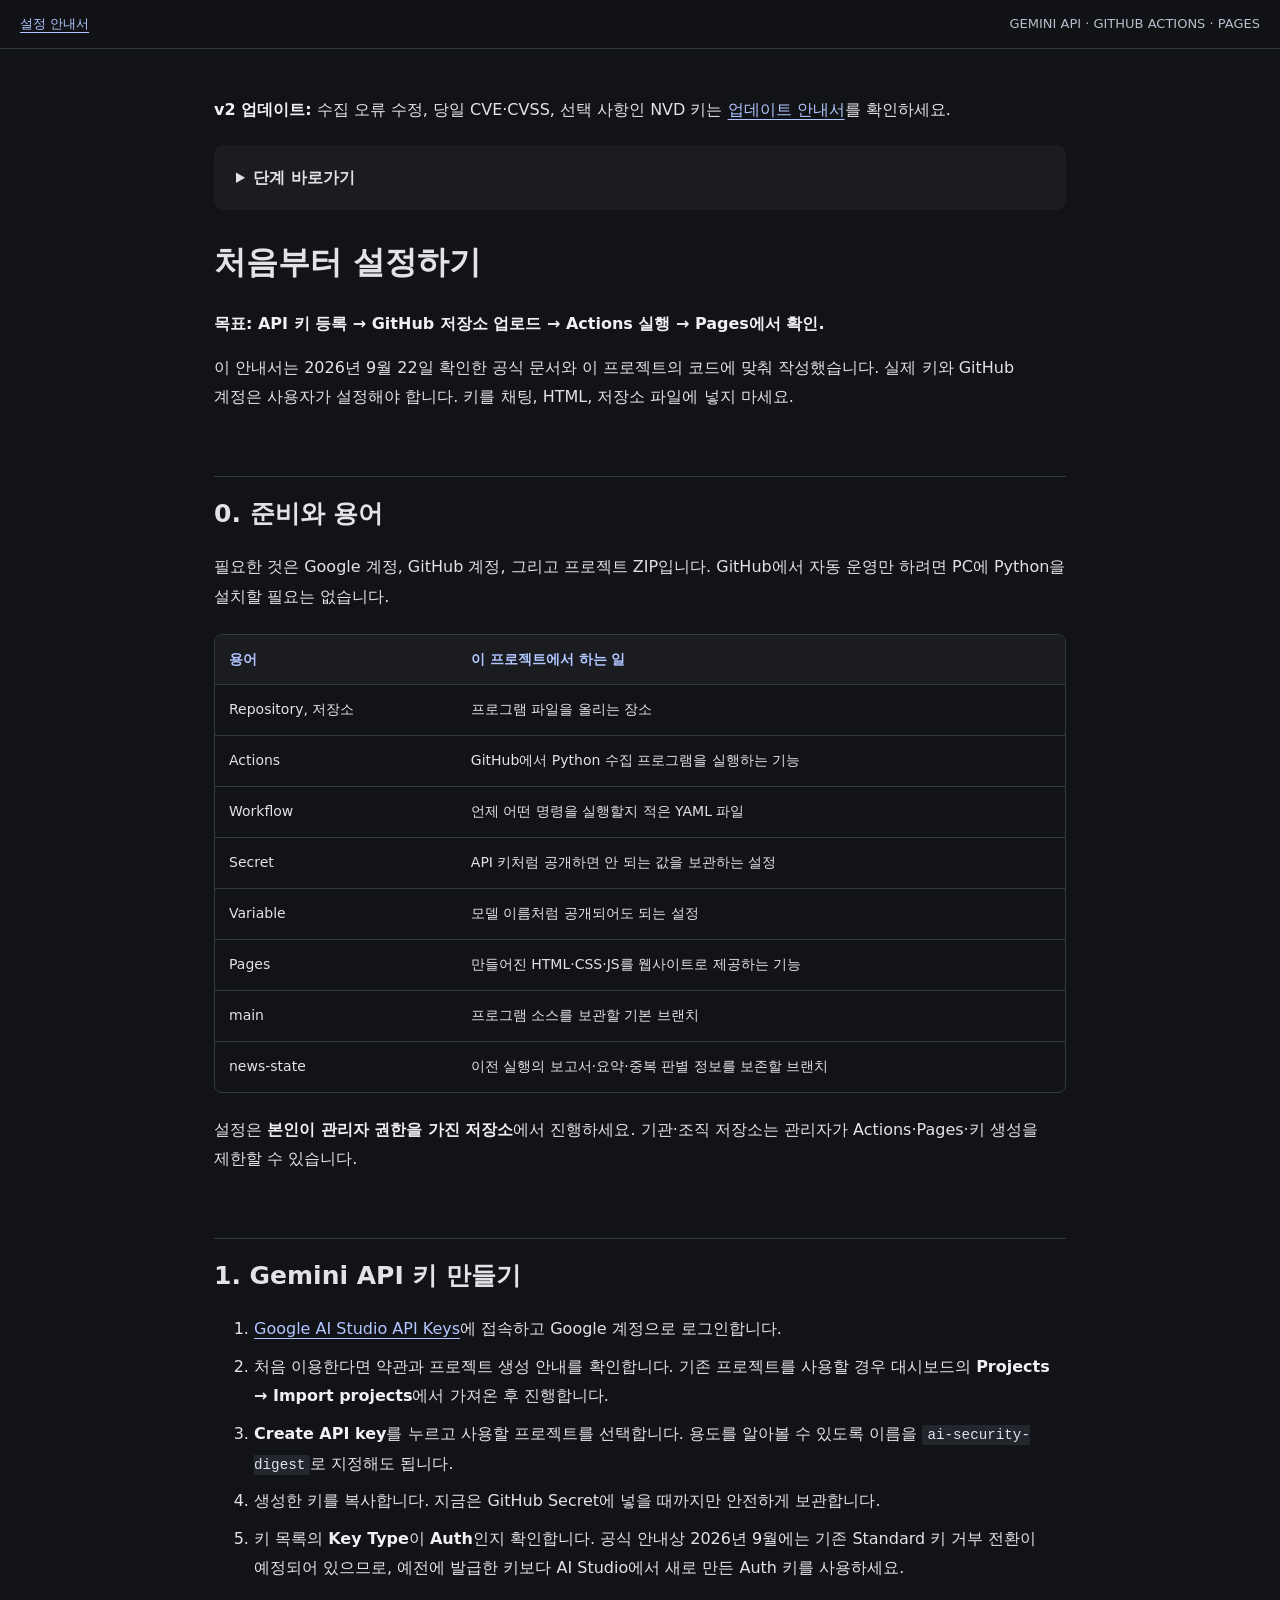
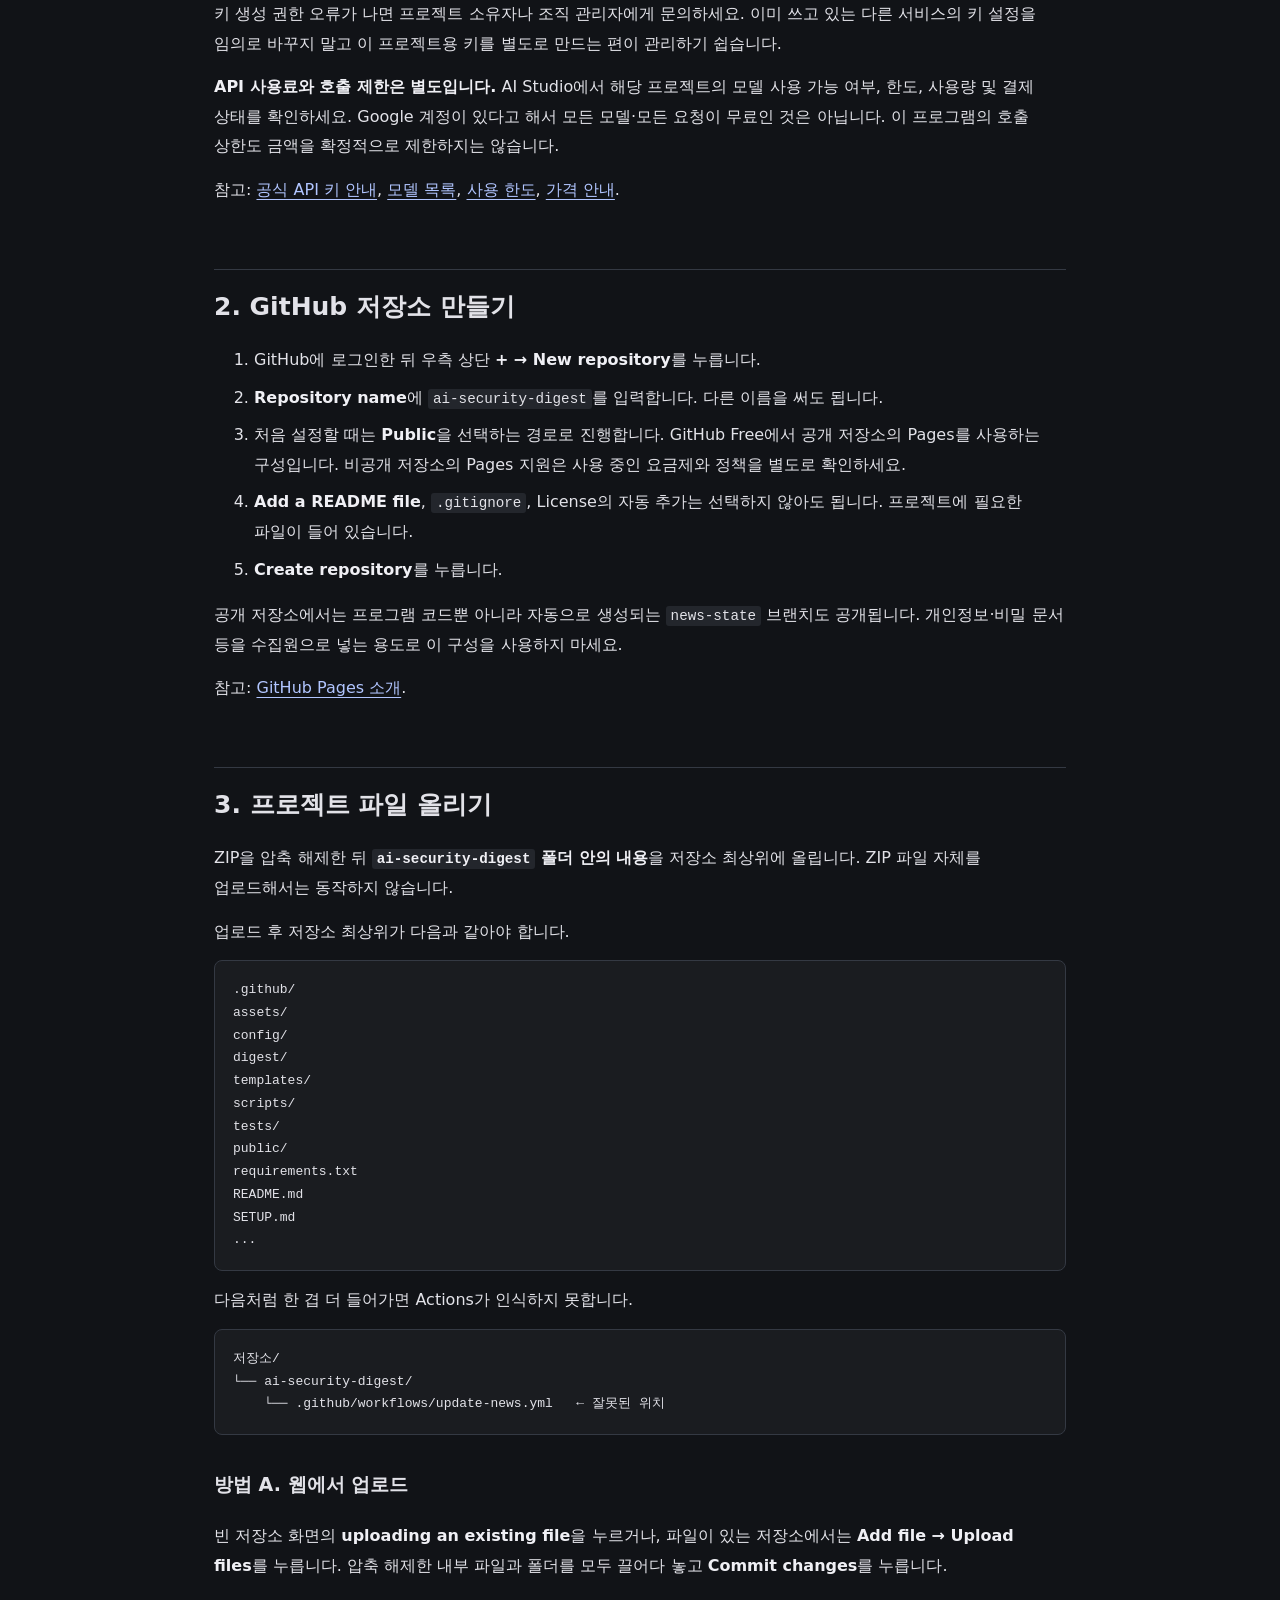
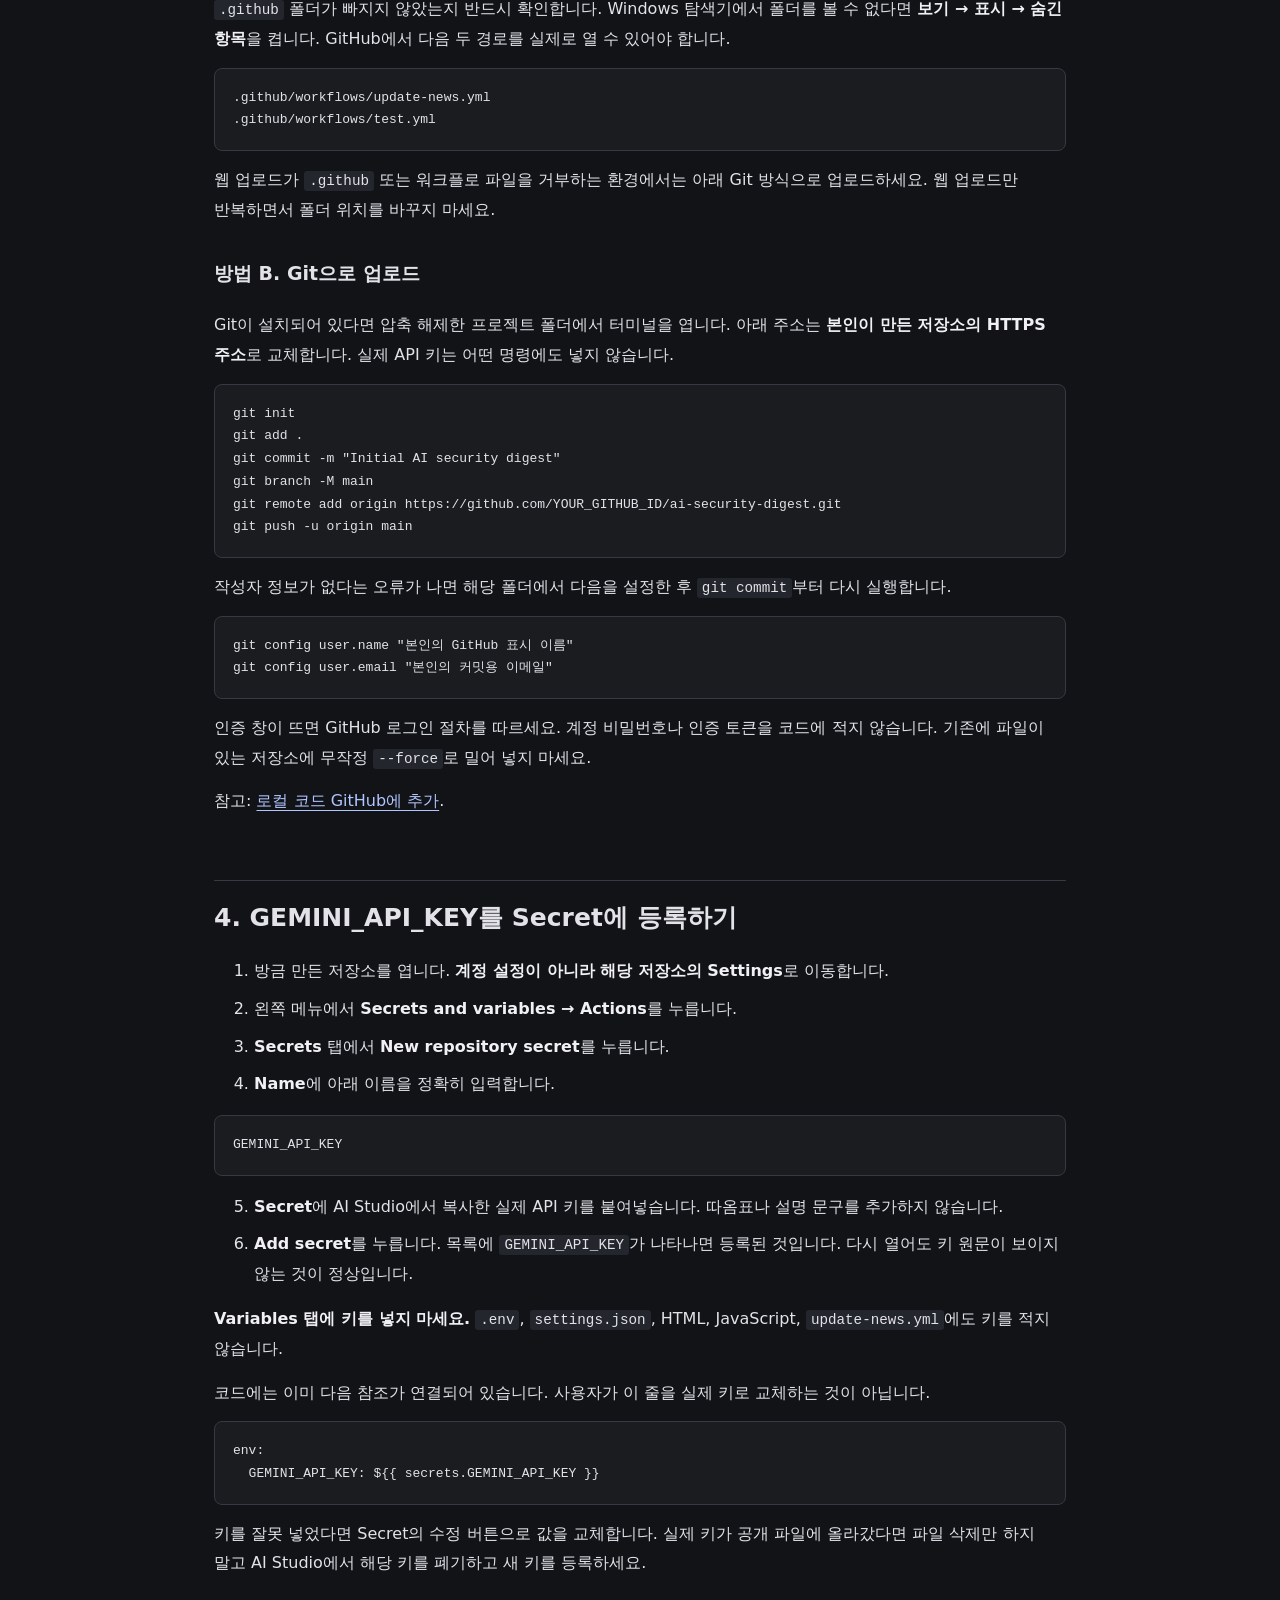
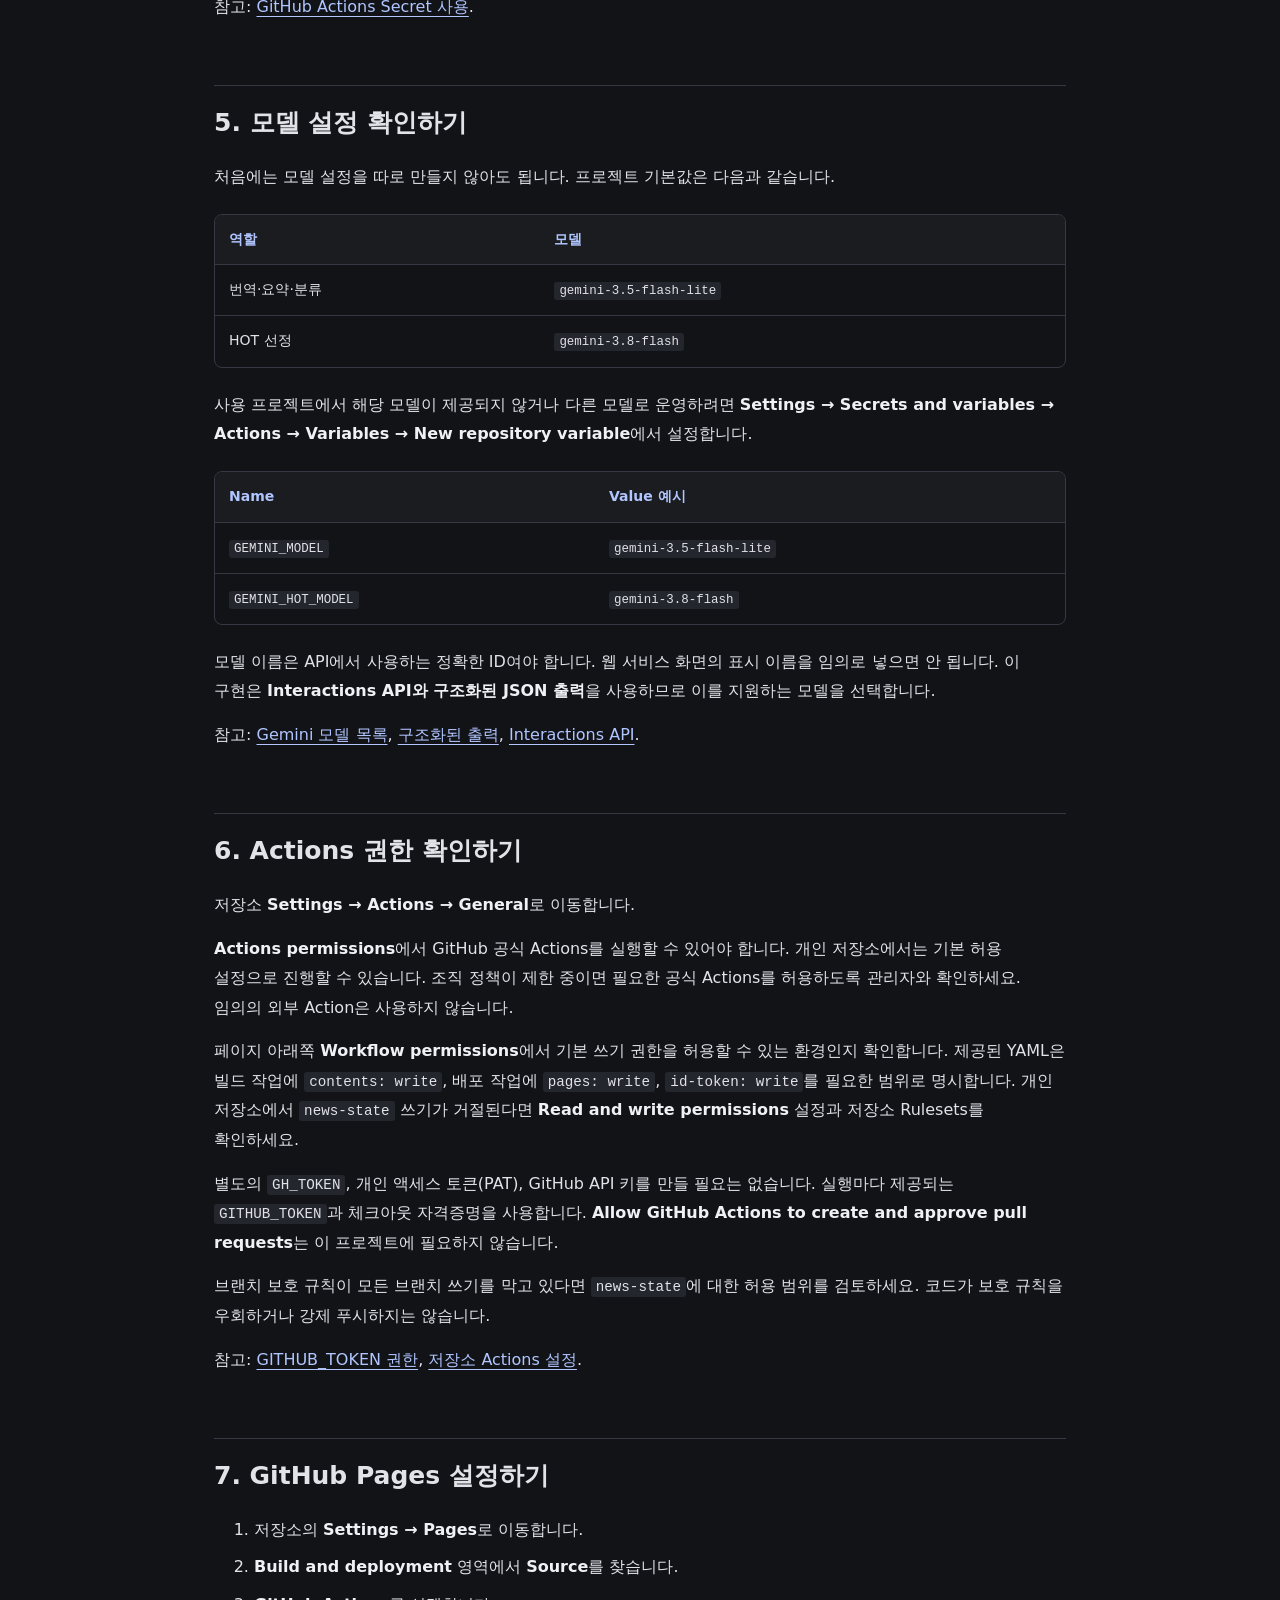
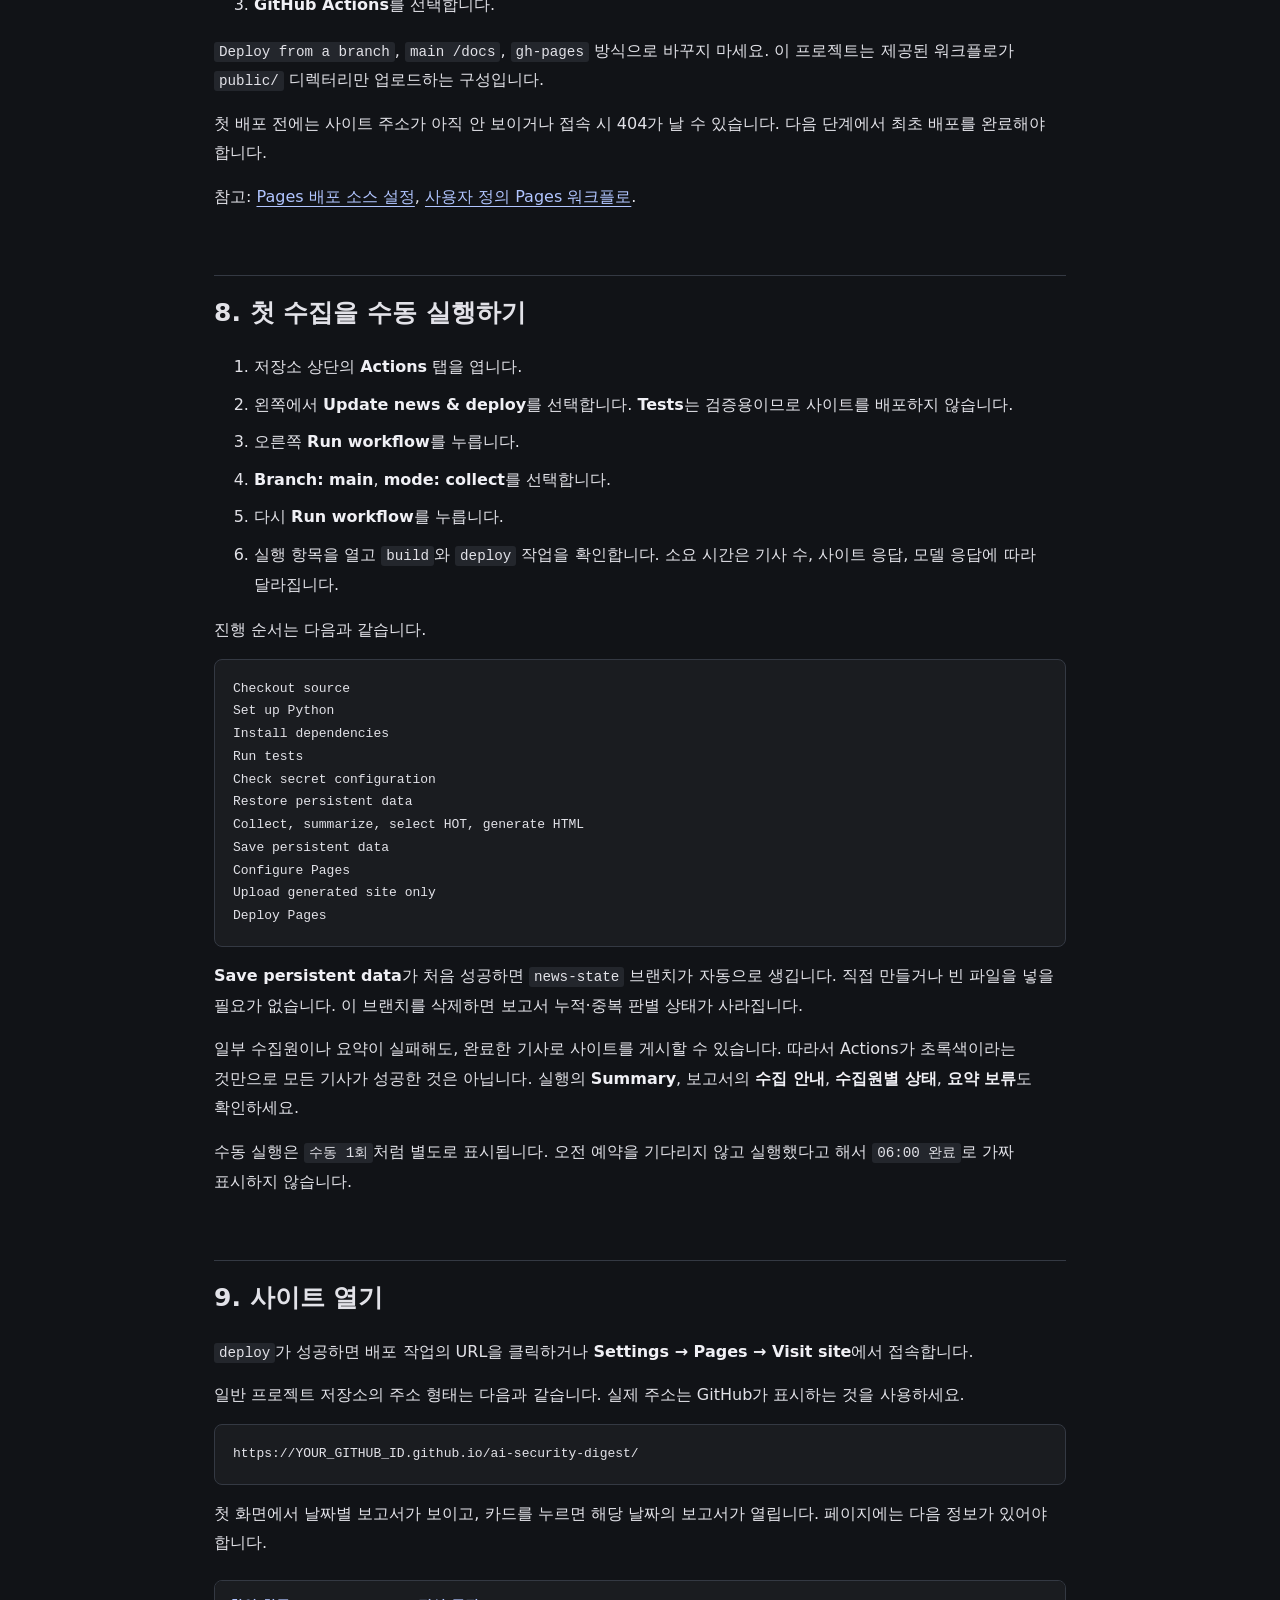
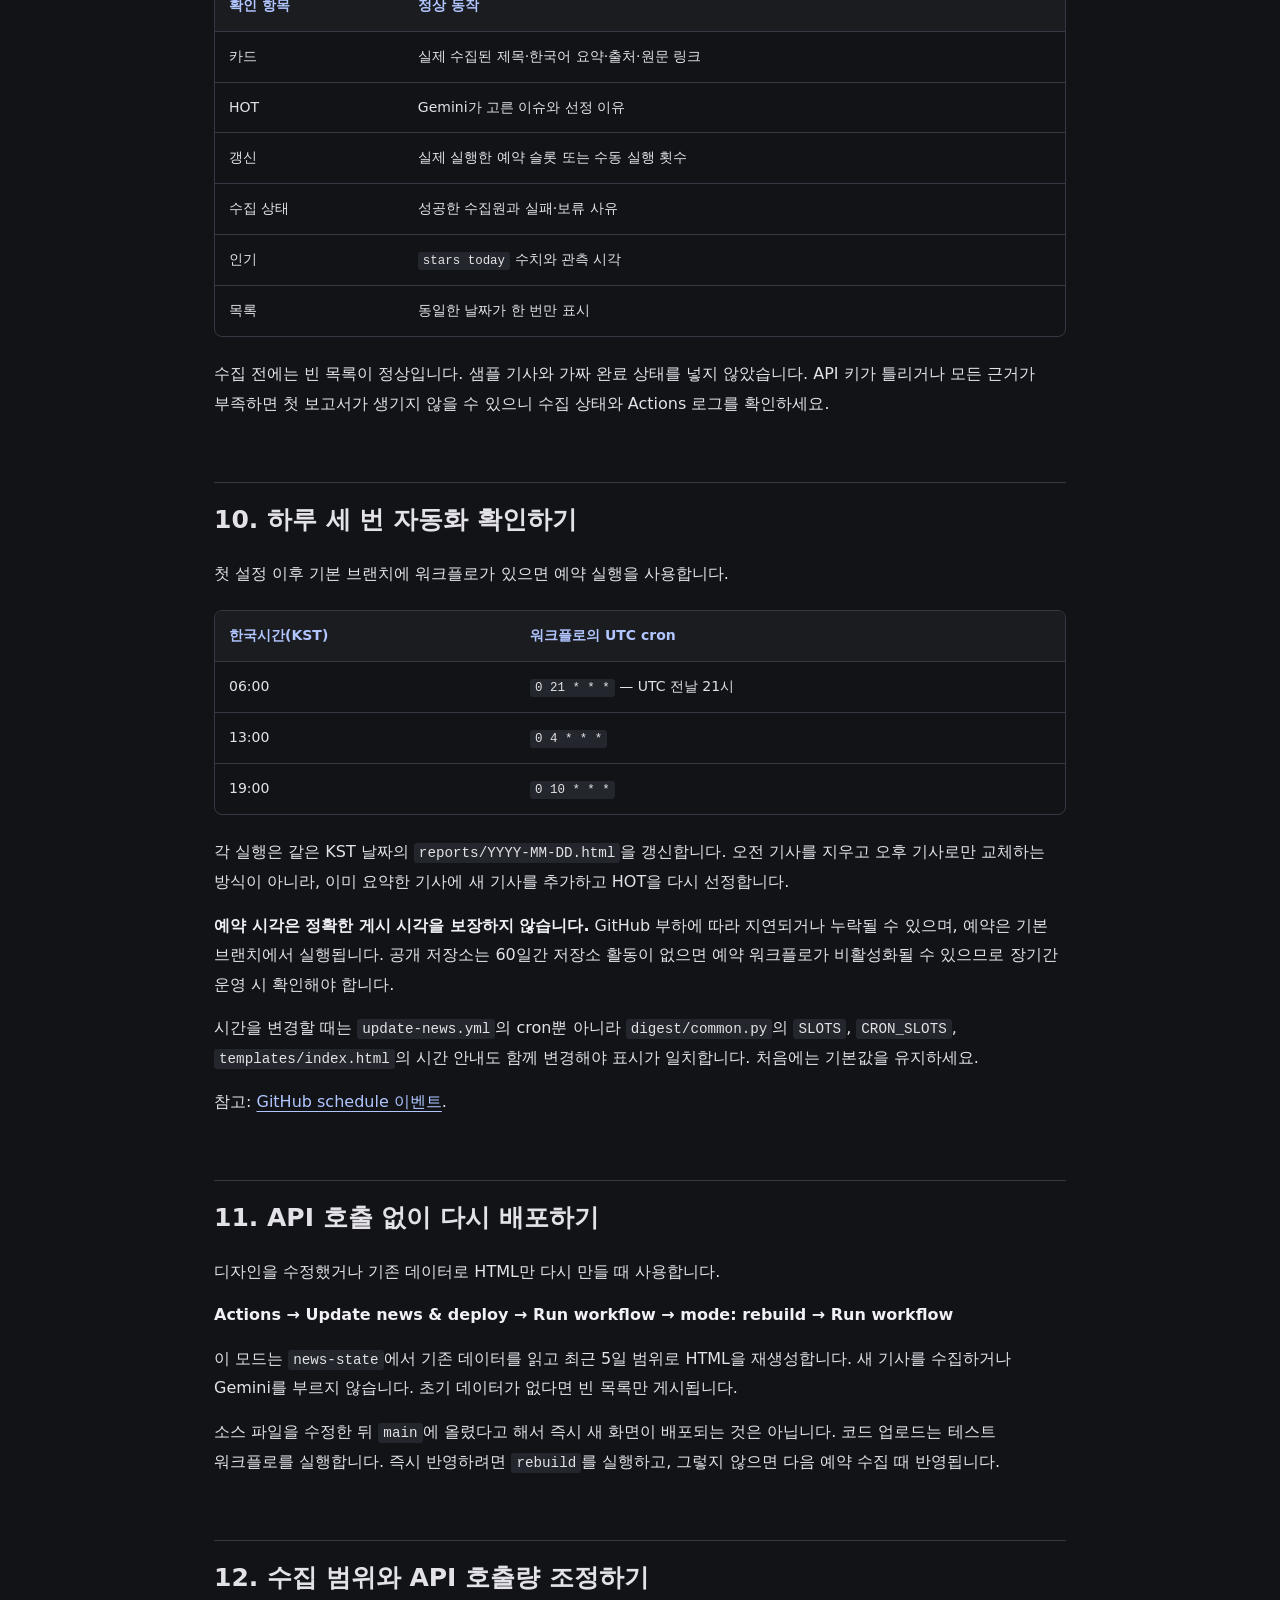
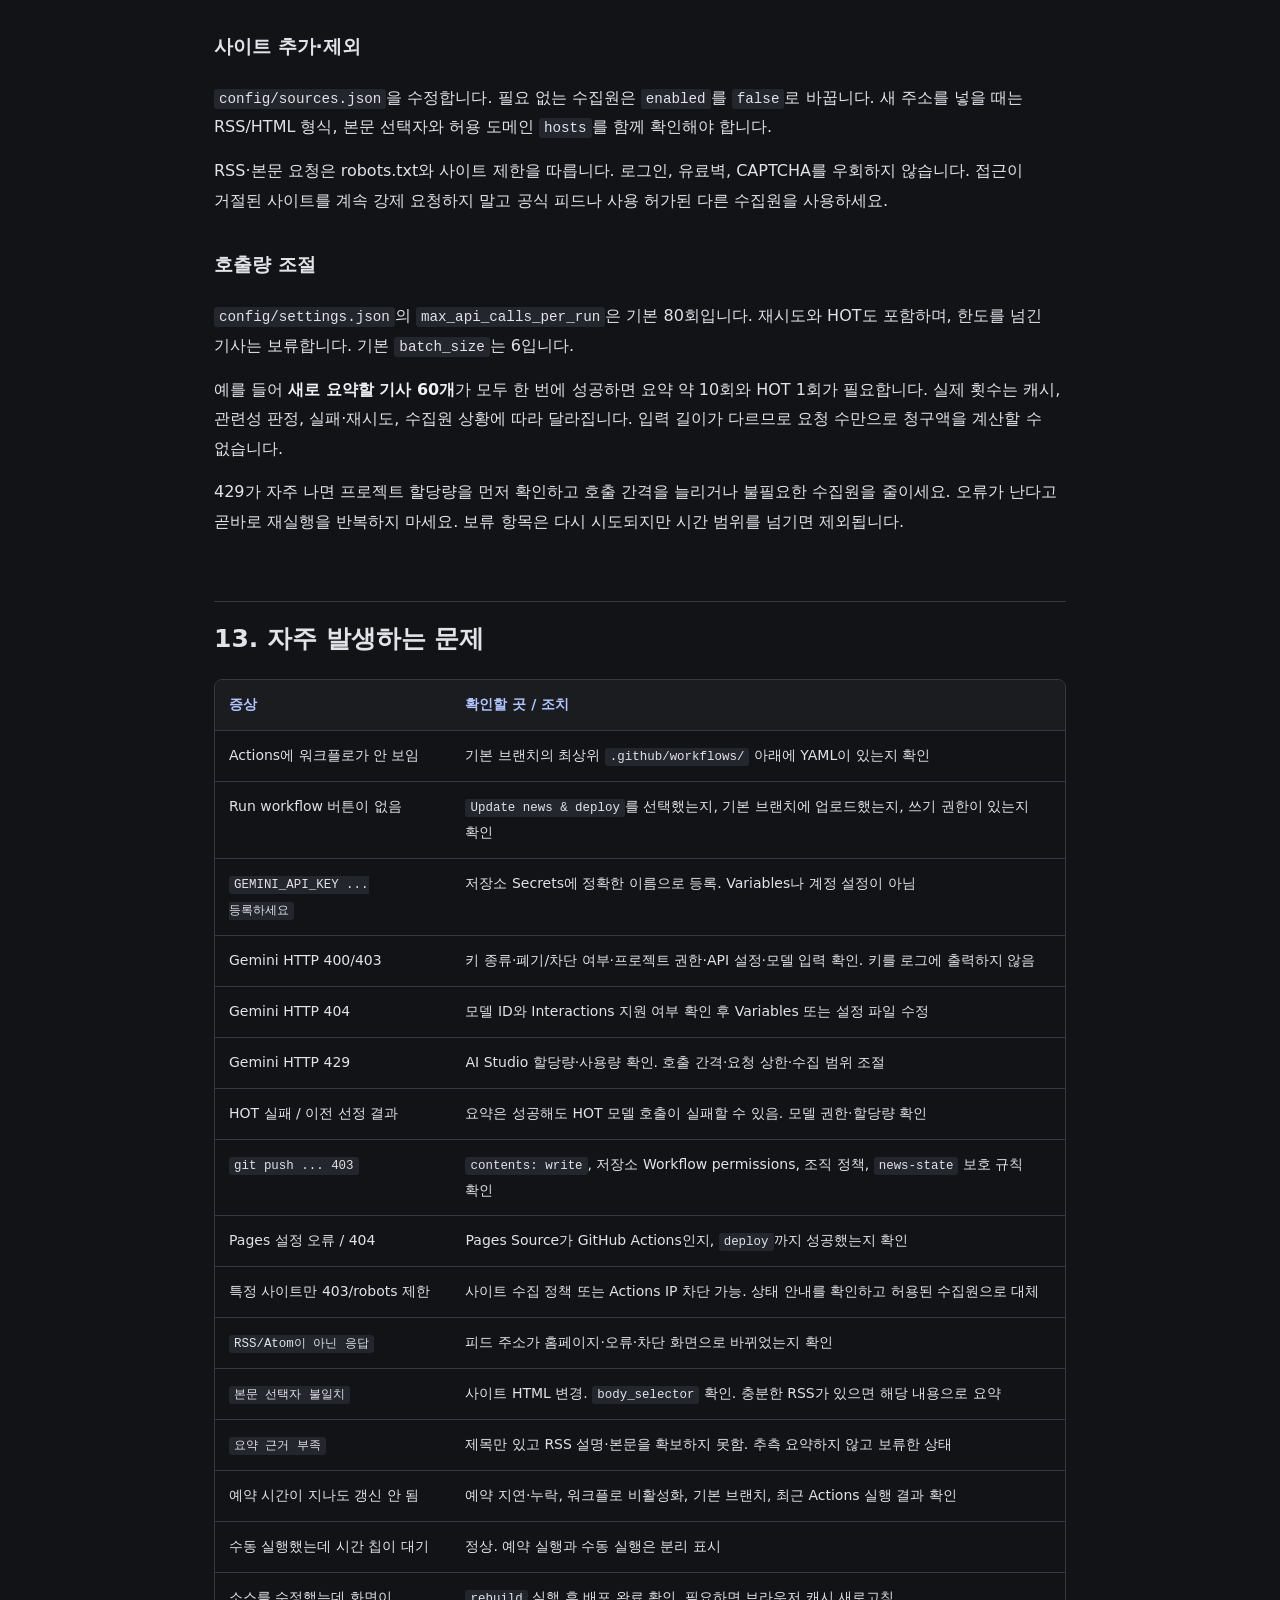
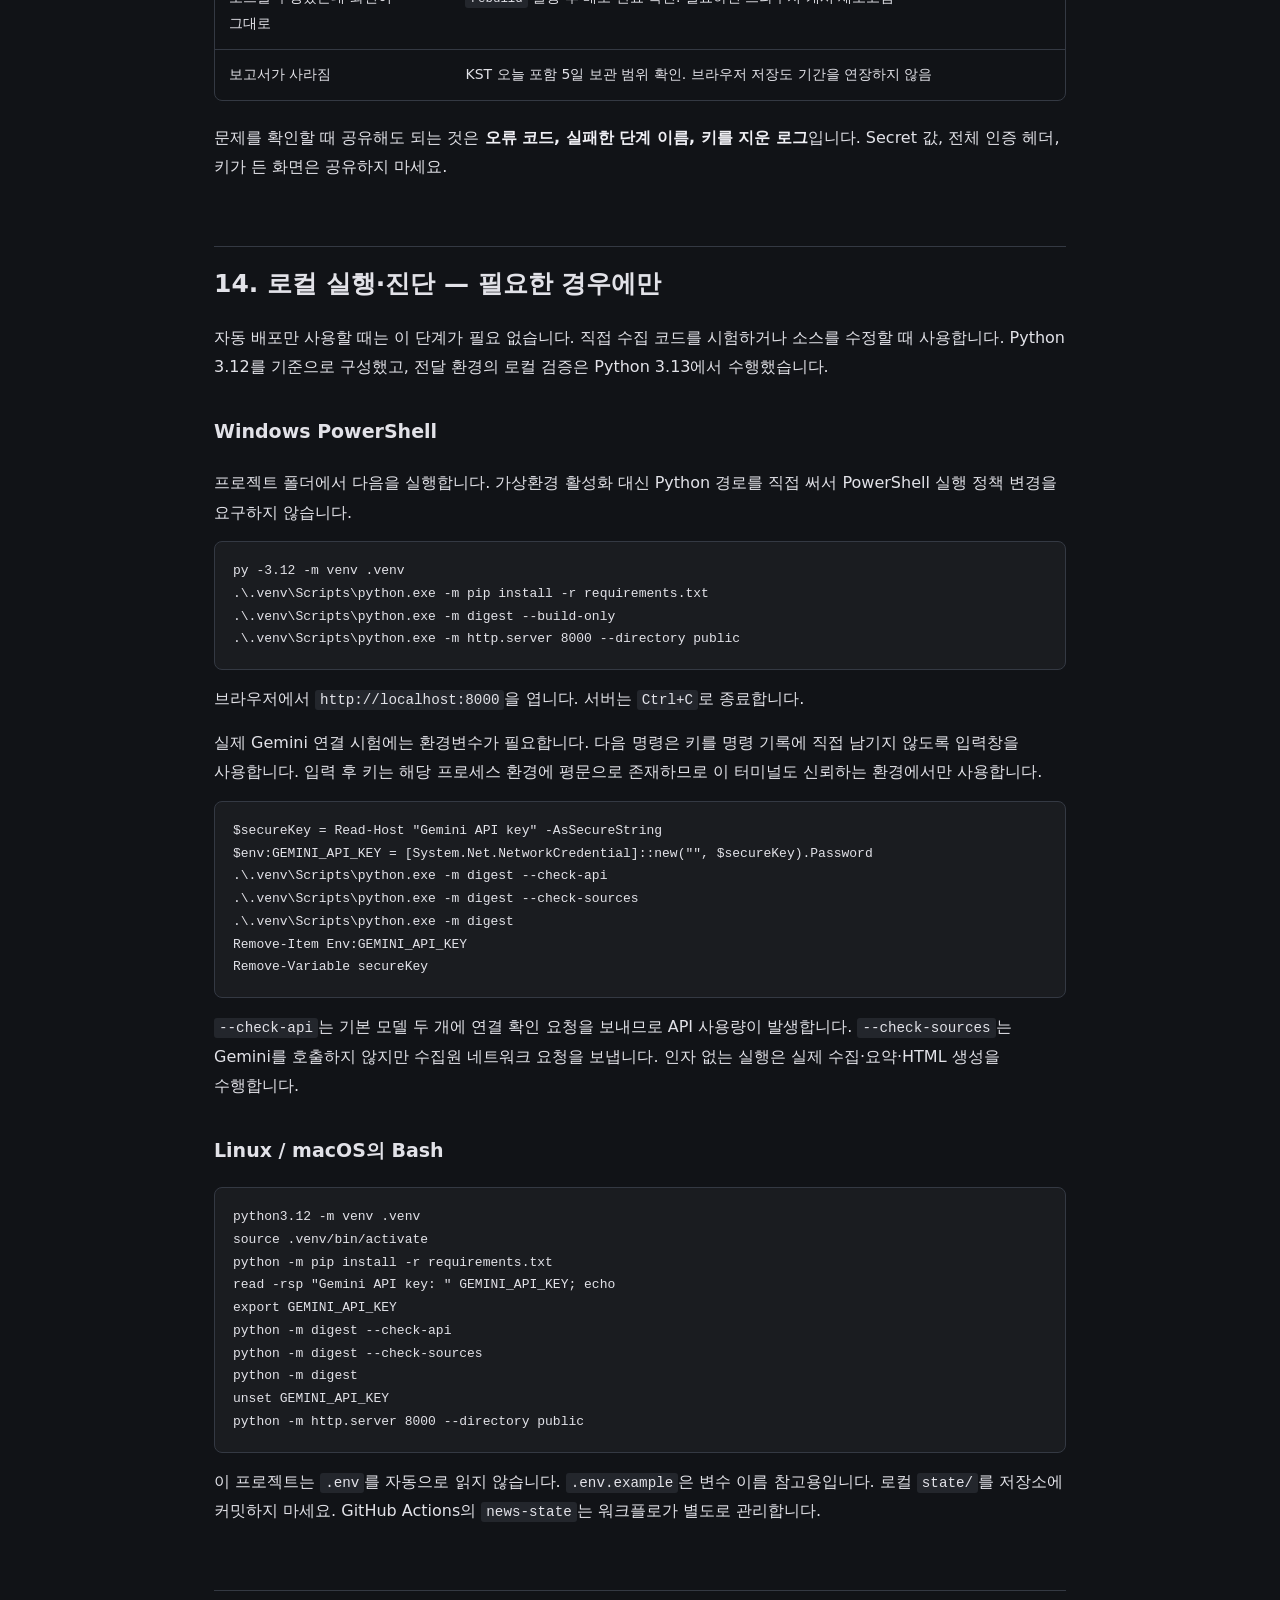
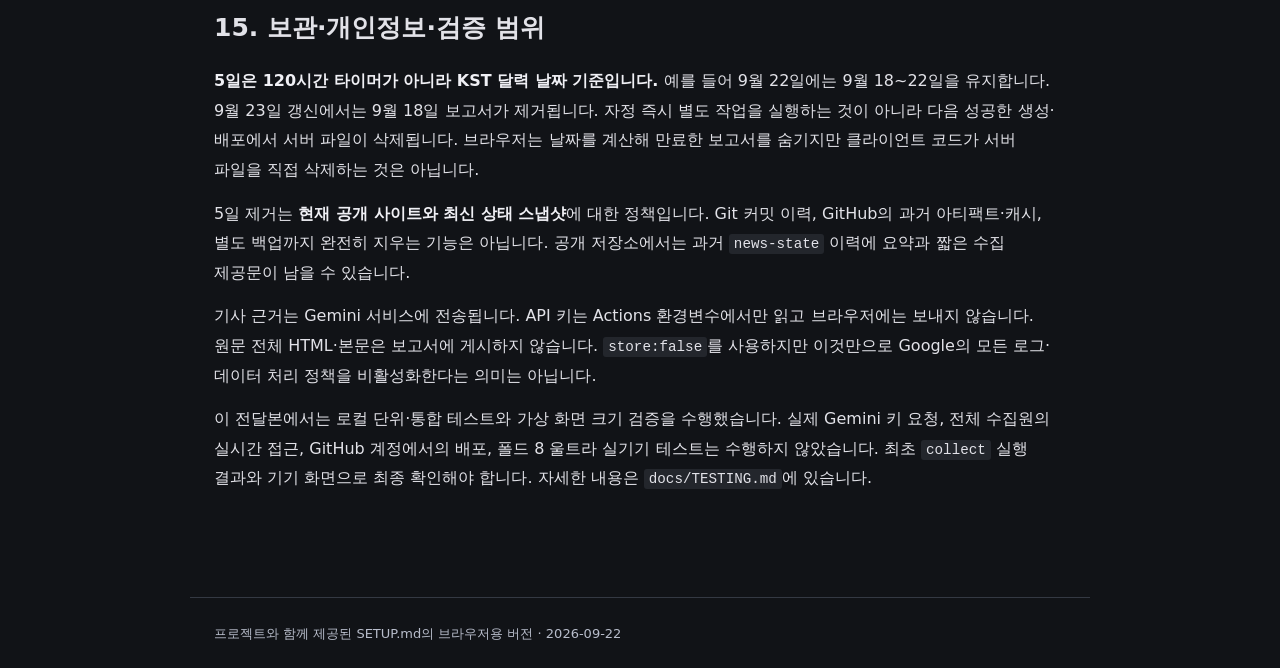
==== SETUP.html @ 70f2c5e8 "변경" ====
<!doctype html><html lang="ko"><head><meta charset="utf-8"><meta name="viewport" content="width=device-width, initial-scale=1"><title>처음부터 설정하기 · AI Security Digest</title><style>
:root{color-scheme:dark;--bg:#111317;--panel:#1a1c20;--text:#e2e2e8;--muted:#b8bdcb;--accent:#b1c5ff;--line:#343943}
*{box-sizing:border-box}html{scroll-behavior:smooth;scroll-padding-top:80px}body{margin:0;background:var(--bg);color:var(--text);font:16px/1.85 system-ui,-apple-system,"Noto Sans KR",sans-serif;word-break:keep-all;overflow-wrap:anywhere}header{position:sticky;top:0;background:#111317f5;border-bottom:1px solid var(--line);z-index:3;padding:12px 20px;display:flex;justify-content:space-between;gap:15px;font-size:13px}header span{color:var(--muted)}main{max-width:900px;margin:auto;padding:32px 24px 90px}h1{font-size:32px;line-height:1.4;margin:10px 0 24px}h2{font-size:25px;line-height:1.5;margin:64px 0 20px;padding-top:18px;border-top:1px solid var(--line)}h3{font-size:19px;margin-top:32px}a{color:var(--accent);text-underline-offset:4px}p{margin:14px 0}li{margin:8px 0}strong{color:#f0f0f5}pre{background:var(--panel);padding:18px;border:1px solid var(--line);border-radius:8px;overflow:auto;font:13px/1.75 ui-monospace,Consolas,monospace;word-break:normal}code{font-family:ui-monospace,Consolas,monospace;font-size:.89em;background:#23262c;padding:2px 5px;border-radius:3px}pre code{padding:0;background:none;font-size:inherit}.table-wrap{overflow-x:auto;margin:22px 0;border:1px solid var(--line);border-radius:8px}table{width:100%;border-collapse:collapse;min-width:430px;font-size:14px}th,td{text-align:left;padding:12px 14px;border-bottom:1px solid var(--line);vertical-align:top}th{background:var(--panel);color:var(--accent)}tr:last-child td{border:0}.toc{background:var(--panel);padding:18px 22px;border-radius:10px;margin:20px 0 30px}.toc summary{cursor:pointer;font-weight:650}.toc nav{display:grid;grid-template-columns:1fr 1fr;gap:9px 18px;margin-top:18px}.toc a{font-size:13px;line-height:1.6;text-decoration:none}footer{max-width:900px;margin:auto;padding:24px;color:var(--muted);font-size:13px;border-top:1px solid var(--line)}@media(max-width:599px){body{font-size:15px}main{padding:20px 16px 60px}h1{font-size:28px}h2{font-size:22px}header span{display:none}.toc nav{grid-template-columns:1fr}}@media print{header,.toc{display:none}body{background:white;color:black}strong{color:black}a{color:#222}pre,th{background:#eee}main{max-width:none}}
</style></head><body><header><a href="#top">설정 안내서</a><span>GEMINI API · GITHUB ACTIONS · PAGES</span></header><main id="top"><p><strong>v2 업데이트:</strong> 수집 오류 수정, 당일 CVE·CVSS, 선택 사항인 NVD 키는 <a href="UPGRADE.html">업데이트 안내서</a>를 확인하세요.</p><details class="toc"><summary>단계 바로가기</summary><nav><a href="#step-0">0. 준비와 용어</a><a href="#step-1">1. Gemini API 키 만들기</a><a href="#step-2">2. GitHub 저장소 만들기</a><a href="#step-3">3. 프로젝트 파일 올리기</a><a href="#step-4">4. GEMINI_API_KEY를 Secret에 등록하기</a><a href="#step-5">5. 모델 설정 확인하기</a><a href="#step-6">6. Actions 권한 확인하기</a><a href="#step-7">7. GitHub Pages 설정하기</a><a href="#step-8">8. 첫 수집을 수동 실행하기</a><a href="#step-9">9. 사이트 열기</a><a href="#step-10">10. 하루 세 번 자동화 확인하기</a><a href="#step-11">11. API 호출 없이 다시 배포하기</a><a href="#step-12">12. 수집 범위와 API 호출량 조정하기</a><a href="#step-13">13. 자주 발생하는 문제</a><a href="#step-14">14. 로컬 실행·진단 — 필요한 경우에만</a><a href="#step-15">15. 보관·개인정보·검증 범위</a></nav></details><h1>처음부터 설정하기</h1>
<p><strong>목표: API 키 등록 → GitHub 저장소 업로드 → Actions 실행 → Pages에서 확인.</strong></p>
<p>이 안내서는 2026년 9월 22일 확인한 공식 문서와 이 프로젝트의 코드에 맞춰 작성했습니다. 실제 키와 GitHub 계정은 사용자가 설정해야 합니다. 키를 채팅, HTML, 저장소 파일에 넣지 마세요.</p>
<h2 id="step-0">0. 준비와 용어</h2>
<p>필요한 것은 Google 계정, GitHub 계정, 그리고 프로젝트 ZIP입니다. GitHub에서 자동 운영만 하려면 PC에 Python을 설치할 필요는 없습니다.</p>
<div class="table-wrap"><table>
<thead>
<tr>
<th>용어</th>
<th>이 프로젝트에서 하는 일</th>
</tr>
</thead>
<tbody>
<tr>
<td>Repository, 저장소</td>
<td>프로그램 파일을 올리는 장소</td>
</tr>
<tr>
<td>Actions</td>
<td>GitHub에서 Python 수집 프로그램을 실행하는 기능</td>
</tr>
<tr>
<td>Workflow</td>
<td>언제 어떤 명령을 실행할지 적은 YAML 파일</td>
</tr>
<tr>
<td>Secret</td>
<td>API 키처럼 공개하면 안 되는 값을 보관하는 설정</td>
</tr>
<tr>
<td>Variable</td>
<td>모델 이름처럼 공개되어도 되는 설정</td>
</tr>
<tr>
<td>Pages</td>
<td>만들어진 HTML·CSS·JS를 웹사이트로 제공하는 기능</td>
</tr>
<tr>
<td>main</td>
<td>프로그램 소스를 보관할 기본 브랜치</td>
</tr>
<tr>
<td>news-state</td>
<td>이전 실행의 보고서·요약·중복 판별 정보를 보존할 브랜치</td>
</tr>
</tbody>
</table></div>
<p>설정은 <strong>본인이 관리자 권한을 가진 저장소</strong>에서 진행하세요. 기관·조직 저장소는 관리자가 Actions·Pages·키 생성을 제한할 수 있습니다.</p>
<h2 id="step-1">1. Gemini API 키 만들기</h2>
<ol>
<li><a href="https://aistudio.google.com/api-keys" rel="noopener noreferrer" target="_blank">Google AI Studio API Keys</a>에 접속하고 Google 계정으로 로그인합니다.</li>
<li>처음 이용한다면 약관과 프로젝트 생성 안내를 확인합니다. 기존 프로젝트를 사용할 경우 대시보드의 <strong>Projects → Import projects</strong>에서 가져온 후 진행합니다.</li>
<li><strong>Create API key</strong>를 누르고 사용할 프로젝트를 선택합니다. 용도를 알아볼 수 있도록 이름을 <code>ai-security-digest</code>로 지정해도 됩니다.</li>
<li>생성한 키를 복사합니다. 지금은 GitHub Secret에 넣을 때까지만 안전하게 보관합니다.</li>
<li>키 목록의 <strong>Key Type</strong>이 <strong>Auth</strong>인지 확인합니다. 공식 안내상 2026년 9월에는 기존 Standard 키 거부 전환이 예정되어 있으므로, 예전에 발급한 키보다 AI Studio에서 새로 만든 Auth 키를 사용하세요.</li>
</ol>
<p>키 생성 권한 오류가 나면 프로젝트 소유자나 조직 관리자에게 문의하세요. 이미 쓰고 있는 다른 서비스의 키 설정을 임의로 바꾸지 말고 이 프로젝트용 키를 별도로 만드는 편이 관리하기 쉽습니다.</p>
<p><strong>API 사용료와 호출 제한은 별도입니다.</strong> AI Studio에서 해당 프로젝트의 모델 사용 가능 여부, 한도, 사용량 및 결제 상태를 확인하세요. Google 계정이 있다고 해서 모든 모델·모든 요청이 무료인 것은 아닙니다. 이 프로그램의 호출 상한도 금액을 확정적으로 제한하지는 않습니다.</p>
<p>참고: <a href="https://ai.google.dev/gemini-api/docs/api-key" rel="noopener noreferrer" target="_blank">공식 API 키 안내</a>, <a href="https://ai.google.dev/gemini-api/docs/models" rel="noopener noreferrer" target="_blank">모델 목록</a>, <a href="https://ai.google.dev/gemini-api/docs/rate-limits" rel="noopener noreferrer" target="_blank">사용 한도</a>, <a href="https://ai.google.dev/gemini-api/docs/pricing" rel="noopener noreferrer" target="_blank">가격 안내</a>.</p>
<h2 id="step-2">2. GitHub 저장소 만들기</h2>
<ol>
<li>GitHub에 로그인한 뒤 우측 상단 <strong>+ → New repository</strong>를 누릅니다.</li>
<li><strong>Repository name</strong>에 <code>ai-security-digest</code>를 입력합니다. 다른 이름을 써도 됩니다.</li>
<li>처음 설정할 때는 <strong>Public</strong>을 선택하는 경로로 진행합니다. GitHub Free에서 공개 저장소의 Pages를 사용하는 구성입니다. 비공개 저장소의 Pages 지원은 사용 중인 요금제와 정책을 별도로 확인하세요.</li>
<li><strong>Add a README file</strong>, <code>.gitignore</code>, License의 자동 추가는 선택하지 않아도 됩니다. 프로젝트에 필요한 파일이 들어 있습니다.</li>
<li><strong>Create repository</strong>를 누릅니다.</li>
</ol>
<p>공개 저장소에서는 프로그램 코드뿐 아니라 자동으로 생성되는 <code>news-state</code> 브랜치도 공개됩니다. 개인정보·비밀 문서 등을 수집원으로 넣는 용도로 이 구성을 사용하지 마세요.</p>
<p>참고: <a href="https://docs.github.com/en/pages/getting-started-with-github-pages/about-github-pages" rel="noopener noreferrer" target="_blank">GitHub Pages 소개</a>.</p>
<h2 id="step-3">3. 프로젝트 파일 올리기</h2>
<p>ZIP을 압축 해제한 뒤 <strong><code>ai-security-digest</code> 폴더 안의 내용</strong>을 저장소 최상위에 올립니다. ZIP 파일 자체를 업로드해서는 동작하지 않습니다.</p>
<p>업로드 후 저장소 최상위가 다음과 같아야 합니다.</p>
<pre><code class="language-text">.github/
assets/
config/
digest/
templates/
scripts/
tests/
public/
requirements.txt
README.md
SETUP.md
...
</code></pre>
<p>다음처럼 한 겹 더 들어가면 Actions가 인식하지 못합니다.</p>
<pre><code class="language-text">저장소/
└── ai-security-digest/
    └── .github/workflows/update-news.yml   ← 잘못된 위치
</code></pre>
<h3>방법 A. 웹에서 업로드</h3>
<p>빈 저장소 화면의 <strong>uploading an existing file</strong>을 누르거나, 파일이 있는 저장소에서는 <strong>Add file → Upload files</strong>를 누릅니다. 압축 해제한 내부 파일과 폴더를 모두 끌어다 놓고 <strong>Commit changes</strong>를 누릅니다.</p>
<p><code>.github</code> 폴더가 빠지지 않았는지 반드시 확인합니다. Windows 탐색기에서 폴더를 볼 수 없다면 <strong>보기 → 표시 → 숨긴 항목</strong>을 켭니다. GitHub에서 다음 두 경로를 실제로 열 수 있어야 합니다.</p>
<pre><code class="language-text">.github/workflows/update-news.yml
.github/workflows/test.yml
</code></pre>
<p>웹 업로드가 <code>.github</code> 또는 워크플로 파일을 거부하는 환경에서는 아래 Git 방식으로 업로드하세요. 웹 업로드만 반복하면서 폴더 위치를 바꾸지 마세요.</p>
<h3>방법 B. Git으로 업로드</h3>
<p>Git이 설치되어 있다면 압축 해제한 프로젝트 폴더에서 터미널을 엽니다. 아래 주소는 <strong>본인이 만든 저장소의 HTTPS 주소</strong>로 교체합니다. 실제 API 키는 어떤 명령에도 넣지 않습니다.</p>
<pre><code class="language-bash">git init
git add .
git commit -m "Initial AI security digest"
git branch -M main
git remote add origin https://github.com/YOUR_GITHUB_ID/ai-security-digest.git
git push -u origin main
</code></pre>
<p>작성자 정보가 없다는 오류가 나면 해당 폴더에서 다음을 설정한 후 <code>git commit</code>부터 다시 실행합니다.</p>
<pre><code class="language-bash">git config user.name "본인의 GitHub 표시 이름"
git config user.email "본인의 커밋용 이메일"
</code></pre>
<p>인증 창이 뜨면 GitHub 로그인 절차를 따르세요. 계정 비밀번호나 인증 토큰을 코드에 적지 않습니다. 기존에 파일이 있는 저장소에 무작정 <code>--force</code>로 밀어 넣지 마세요.</p>
<p>참고: <a href="https://docs.github.com/en/migrations/importing-source-code/using-the-command-line-to-import-source-code/adding-locally-hosted-code-to-github" rel="noopener noreferrer" target="_blank">로컬 코드 GitHub에 추가</a>.</p>
<h2 id="step-4">4. GEMINI_API_KEY를 Secret에 등록하기</h2>
<ol>
<li>방금 만든 저장소를 엽니다. <strong>계정 설정이 아니라 해당 저장소의 Settings</strong>로 이동합니다.</li>
<li>왼쪽 메뉴에서 <strong>Secrets and variables → Actions</strong>를 누릅니다.</li>
<li><strong>Secrets</strong> 탭에서 <strong>New repository secret</strong>를 누릅니다.</li>
<li><strong>Name</strong>에 아래 이름을 정확히 입력합니다.</li>
</ol>
<pre><code class="language-text">GEMINI_API_KEY
</code></pre>
<ol start="5">
<li><strong>Secret</strong>에 AI Studio에서 복사한 실제 API 키를 붙여넣습니다. 따옴표나 설명 문구를 추가하지 않습니다.</li>
<li><strong>Add secret</strong>를 누릅니다. 목록에 <code>GEMINI_API_KEY</code>가 나타나면 등록된 것입니다. 다시 열어도 키 원문이 보이지 않는 것이 정상입니다.</li>
</ol>
<p><strong>Variables 탭에 키를 넣지 마세요.</strong> <code>.env</code>, <code>settings.json</code>, HTML, JavaScript, <code>update-news.yml</code>에도 키를 적지 않습니다.</p>
<p>코드에는 이미 다음 참조가 연결되어 있습니다. 사용자가 이 줄을 실제 키로 교체하는 것이 아닙니다.</p>
<pre><code class="language-yaml">env:
  GEMINI_API_KEY: ${{ secrets.GEMINI_API_KEY }}
</code></pre>
<p>키를 잘못 넣었다면 Secret의 수정 버튼으로 값을 교체합니다. 실제 키가 공개 파일에 올라갔다면 파일 삭제만 하지 말고 AI Studio에서 해당 키를 폐기하고 새 키를 등록하세요.</p>
<p>참고: <a href="https://docs.github.com/en/actions/how-tos/write-workflows/choose-what-workflows-do/use-secrets" rel="noopener noreferrer" target="_blank">GitHub Actions Secret 사용</a>.</p>
<h2 id="step-5">5. 모델 설정 확인하기</h2>
<p>처음에는 모델 설정을 따로 만들지 않아도 됩니다. 프로젝트 기본값은 다음과 같습니다.</p>
<div class="table-wrap"><table>
<thead>
<tr>
<th>역할</th>
<th>모델</th>
</tr>
</thead>
<tbody>
<tr>
<td>번역·요약·분류</td>
<td><code>gemini-3.5-flash-lite</code></td>
</tr>
<tr>
<td>HOT 선정</td>
<td><code>gemini-3.8-flash</code></td>
</tr>
</tbody>
</table></div>
<p>사용 프로젝트에서 해당 모델이 제공되지 않거나 다른 모델로 운영하려면 <strong>Settings → Secrets and variables → Actions → Variables → New repository variable</strong>에서 설정합니다.</p>
<div class="table-wrap"><table>
<thead>
<tr>
<th>Name</th>
<th>Value 예시</th>
</tr>
</thead>
<tbody>
<tr>
<td><code>GEMINI_MODEL</code></td>
<td><code>gemini-3.5-flash-lite</code></td>
</tr>
<tr>
<td><code>GEMINI_HOT_MODEL</code></td>
<td><code>gemini-3.8-flash</code></td>
</tr>
</tbody>
</table></div>
<p>모델 이름은 API에서 사용하는 정확한 ID여야 합니다. 웹 서비스 화면의 표시 이름을 임의로 넣으면 안 됩니다. 이 구현은 <strong>Interactions API와 구조화된 JSON 출력</strong>을 사용하므로 이를 지원하는 모델을 선택합니다.</p>
<p>참고: <a href="https://ai.google.dev/gemini-api/docs/models" rel="noopener noreferrer" target="_blank">Gemini 모델 목록</a>, <a href="https://ai.google.dev/gemini-api/docs/structured-output" rel="noopener noreferrer" target="_blank">구조화된 출력</a>, <a href="https://ai.google.dev/gemini-api/docs/interactions-overview" rel="noopener noreferrer" target="_blank">Interactions API</a>.</p>
<h2 id="step-6">6. Actions 권한 확인하기</h2>
<p>저장소 <strong>Settings → Actions → General</strong>로 이동합니다.</p>
<p><strong>Actions permissions</strong>에서 GitHub 공식 Actions를 실행할 수 있어야 합니다. 개인 저장소에서는 기본 허용 설정으로 진행할 수 있습니다. 조직 정책이 제한 중이면 필요한 공식 Actions를 허용하도록 관리자와 확인하세요. 임의의 외부 Action은 사용하지 않습니다.</p>
<p>페이지 아래쪽 <strong>Workflow permissions</strong>에서 기본 쓰기 권한을 허용할 수 있는 환경인지 확인합니다. 제공된 YAML은 빌드 작업에 <code>contents: write</code>, 배포 작업에 <code>pages: write</code>, <code>id-token: write</code>를 필요한 범위로 명시합니다. 개인 저장소에서 <code>news-state</code> 쓰기가 거절된다면 <strong>Read and write permissions</strong> 설정과 저장소 Rulesets를 확인하세요.</p>
<p>별도의 <code>GH_TOKEN</code>, 개인 액세스 토큰(PAT), GitHub API 키를 만들 필요는 없습니다. 실행마다 제공되는 <code>GITHUB_TOKEN</code>과 체크아웃 자격증명을 사용합니다. <strong>Allow GitHub Actions to create and approve pull requests</strong>는 이 프로젝트에 필요하지 않습니다.</p>
<p>브랜치 보호 규칙이 모든 브랜치 쓰기를 막고 있다면 <code>news-state</code>에 대한 허용 범위를 검토하세요. 코드가 보호 규칙을 우회하거나 강제 푸시하지는 않습니다.</p>
<p>참고: <a href="https://docs.github.com/en/actions/security-for-github-actions/security-guides/automatic-token-authentication" rel="noopener noreferrer" target="_blank">GITHUB_TOKEN 권한</a>, <a href="https://docs.github.com/en/repositories/managing-your-repositorys-settings-and-features/enabling-features-for-your-repository/managing-github-actions-settings-for-a-repository" rel="noopener noreferrer" target="_blank">저장소 Actions 설정</a>.</p>
<h2 id="step-7">7. GitHub Pages 설정하기</h2>
<ol>
<li>저장소의 <strong>Settings → Pages</strong>로 이동합니다.</li>
<li><strong>Build and deployment</strong> 영역에서 <strong>Source</strong>를 찾습니다.</li>
<li><strong>GitHub Actions</strong>를 선택합니다.</li>
</ol>
<p><code>Deploy from a branch</code>, <code>main /docs</code>, <code>gh-pages</code> 방식으로 바꾸지 마세요. 이 프로젝트는 제공된 워크플로가 <code>public/</code> 디렉터리만 업로드하는 구성입니다.</p>
<p>첫 배포 전에는 사이트 주소가 아직 안 보이거나 접속 시 404가 날 수 있습니다. 다음 단계에서 최초 배포를 완료해야 합니다.</p>
<p>참고: <a href="https://docs.github.com/en/pages/getting-started-with-github-pages/configuring-a-publishing-source-for-your-github-pages-site" rel="noopener noreferrer" target="_blank">Pages 배포 소스 설정</a>, <a href="https://docs.github.com/en/pages/getting-started-with-github-pages/using-custom-workflows-with-github-pages" rel="noopener noreferrer" target="_blank">사용자 정의 Pages 워크플로</a>.</p>
<h2 id="step-8">8. 첫 수집을 수동 실행하기</h2>
<ol>
<li>저장소 상단의 <strong>Actions</strong> 탭을 엽니다.</li>
<li>왼쪽에서 <strong>Update news &amp; deploy</strong>를 선택합니다. <strong>Tests</strong>는 검증용이므로 사이트를 배포하지 않습니다.</li>
<li>오른쪽 <strong>Run workflow</strong>를 누릅니다.</li>
<li><strong>Branch: main</strong>, <strong>mode: collect</strong>를 선택합니다.</li>
<li>다시 <strong>Run workflow</strong>를 누릅니다.</li>
<li>실행 항목을 열고 <code>build</code>와 <code>deploy</code> 작업을 확인합니다. 소요 시간은 기사 수, 사이트 응답, 모델 응답에 따라 달라집니다.</li>
</ol>
<p>진행 순서는 다음과 같습니다.</p>
<pre><code class="language-text">Checkout source
Set up Python
Install dependencies
Run tests
Check secret configuration
Restore persistent data
Collect, summarize, select HOT, generate HTML
Save persistent data
Configure Pages
Upload generated site only
Deploy Pages
</code></pre>
<p><strong>Save persistent data</strong>가 처음 성공하면 <code>news-state</code> 브랜치가 자동으로 생깁니다. 직접 만들거나 빈 파일을 넣을 필요가 없습니다. 이 브랜치를 삭제하면 보고서 누적·중복 판별 상태가 사라집니다.</p>
<p>일부 수집원이나 요약이 실패해도, 완료한 기사로 사이트를 게시할 수 있습니다. 따라서 Actions가 초록색이라는 것만으로 모든 기사가 성공한 것은 아닙니다. 실행의 <strong>Summary</strong>, 보고서의 <strong>수집 안내</strong>, <strong>수집원별 상태</strong>, <strong>요약 보류</strong>도 확인하세요.</p>
<p>수동 실행은 <code>수동 1회</code>처럼 별도로 표시됩니다. 오전 예약을 기다리지 않고 실행했다고 해서 <code>06:00 완료</code>로 가짜 표시하지 않습니다.</p>
<h2 id="step-9">9. 사이트 열기</h2>
<p><code>deploy</code>가 성공하면 배포 작업의 URL을 클릭하거나 <strong>Settings → Pages → Visit site</strong>에서 접속합니다.</p>
<p>일반 프로젝트 저장소의 주소 형태는 다음과 같습니다. 실제 주소는 GitHub가 표시하는 것을 사용하세요.</p>
<pre><code class="language-text">https://YOUR_GITHUB_ID.github.io/ai-security-digest/
</code></pre>
<p>첫 화면에서 날짜별 보고서가 보이고, 카드를 누르면 해당 날짜의 보고서가 열립니다. 페이지에는 다음 정보가 있어야 합니다.</p>
<div class="table-wrap"><table>
<thead>
<tr>
<th>확인 항목</th>
<th>정상 동작</th>
</tr>
</thead>
<tbody>
<tr>
<td>카드</td>
<td>실제 수집된 제목·한국어 요약·출처·원문 링크</td>
</tr>
<tr>
<td>HOT</td>
<td>Gemini가 고른 이슈와 선정 이유</td>
</tr>
<tr>
<td>갱신</td>
<td>실제 실행한 예약 슬롯 또는 수동 실행 횟수</td>
</tr>
<tr>
<td>수집 상태</td>
<td>성공한 수집원과 실패·보류 사유</td>
</tr>
<tr>
<td>인기</td>
<td><code>stars today</code> 수치와 관측 시각</td>
</tr>
<tr>
<td>목록</td>
<td>동일한 날짜가 한 번만 표시</td>
</tr>
</tbody>
</table></div>
<p>수집 전에는 빈 목록이 정상입니다. 샘플 기사와 가짜 완료 상태를 넣지 않았습니다. API 키가 틀리거나 모든 근거가 부족하면 첫 보고서가 생기지 않을 수 있으니 수집 상태와 Actions 로그를 확인하세요.</p>
<h2 id="step-10">10. 하루 세 번 자동화 확인하기</h2>
<p>첫 설정 이후 기본 브랜치에 워크플로가 있으면 예약 실행을 사용합니다.</p>
<div class="table-wrap"><table>
<thead>
<tr>
<th>한국시간(KST)</th>
<th>워크플로의 UTC cron</th>
</tr>
</thead>
<tbody>
<tr>
<td>06:00</td>
<td><code>0 21 * * *</code> — UTC 전날 21시</td>
</tr>
<tr>
<td>13:00</td>
<td><code>0 4 * * *</code></td>
</tr>
<tr>
<td>19:00</td>
<td><code>0 10 * * *</code></td>
</tr>
</tbody>
</table></div>
<p>각 실행은 같은 KST 날짜의 <code>reports/YYYY-MM-DD.html</code>을 갱신합니다. 오전 기사를 지우고 오후 기사로만 교체하는 방식이 아니라, 이미 요약한 기사에 새 기사를 추가하고 HOT을 다시 선정합니다.</p>
<p><strong>예약 시각은 정확한 게시 시각을 보장하지 않습니다.</strong> GitHub 부하에 따라 지연되거나 누락될 수 있으며, 예약은 기본 브랜치에서 실행됩니다. 공개 저장소는 60일간 저장소 활동이 없으면 예약 워크플로가 비활성화될 수 있으므로 장기간 운영 시 확인해야 합니다.</p>
<p>시간을 변경할 때는 <code>update-news.yml</code>의 cron뿐 아니라 <code>digest/common.py</code>의 <code>SLOTS</code>, <code>CRON_SLOTS</code>, <code>templates/index.html</code>의 시간 안내도 함께 변경해야 표시가 일치합니다. 처음에는 기본값을 유지하세요.</p>
<p>참고: <a href="https://docs.github.com/en/actions/reference/workflows-and-actions/events-that-trigger-workflows#schedule" rel="noopener noreferrer" target="_blank">GitHub schedule 이벤트</a>.</p>
<h2 id="step-11">11. API 호출 없이 다시 배포하기</h2>
<p>디자인을 수정했거나 기존 데이터로 HTML만 다시 만들 때 사용합니다.</p>
<p><strong>Actions → Update news &amp; deploy → Run workflow → mode: rebuild → Run workflow</strong></p>
<p>이 모드는 <code>news-state</code>에서 기존 데이터를 읽고 최근 5일 범위로 HTML을 재생성합니다. 새 기사를 수집하거나 Gemini를 부르지 않습니다. 초기 데이터가 없다면 빈 목록만 게시됩니다.</p>
<p>소스 파일을 수정한 뒤 <code>main</code>에 올렸다고 해서 즉시 새 화면이 배포되는 것은 아닙니다. 코드 업로드는 테스트 워크플로를 실행합니다. 즉시 반영하려면 <code>rebuild</code>를 실행하고, 그렇지 않으면 다음 예약 수집 때 반영됩니다.</p>
<h2 id="step-12">12. 수집 범위와 API 호출량 조정하기</h2>
<h3>사이트 추가·제외</h3>
<p><code>config/sources.json</code>을 수정합니다. 필요 없는 수집원은 <code>enabled</code>를 <code>false</code>로 바꿉니다. 새 주소를 넣을 때는 RSS/HTML 형식, 본문 선택자와 허용 도메인 <code>hosts</code>를 함께 확인해야 합니다.</p>
<p>RSS·본문 요청은 robots.txt와 사이트 제한을 따릅니다. 로그인, 유료벽, CAPTCHA를 우회하지 않습니다. 접근이 거절된 사이트를 계속 강제 요청하지 말고 공식 피드나 사용 허가된 다른 수집원을 사용하세요.</p>
<h3>호출량 조절</h3>
<p><code>config/settings.json</code>의 <code>max_api_calls_per_run</code>은 기본 80회입니다. 재시도와 HOT도 포함하며, 한도를 넘긴 기사는 보류합니다. 기본 <code>batch_size</code>는 6입니다.</p>
<p>예를 들어 <strong>새로 요약할 기사 60개</strong>가 모두 한 번에 성공하면 요약 약 10회와 HOT 1회가 필요합니다. 실제 횟수는 캐시, 관련성 판정, 실패·재시도, 수집원 상황에 따라 달라집니다. 입력 길이가 다르므로 요청 수만으로 청구액을 계산할 수 없습니다.</p>
<p>429가 자주 나면 프로젝트 할당량을 먼저 확인하고 호출 간격을 늘리거나 불필요한 수집원을 줄이세요. 오류가 난다고 곧바로 재실행을 반복하지 마세요. 보류 항목은 다시 시도되지만 시간 범위를 넘기면 제외됩니다.</p>
<h2 id="step-13">13. 자주 발생하는 문제</h2>
<div class="table-wrap"><table>
<thead>
<tr>
<th>증상</th>
<th>확인할 곳 / 조치</th>
</tr>
</thead>
<tbody>
<tr>
<td>Actions에 워크플로가 안 보임</td>
<td>기본 브랜치의 최상위 <code>.github/workflows/</code> 아래에 YAML이 있는지 확인</td>
</tr>
<tr>
<td>Run workflow 버튼이 없음</td>
<td><code>Update news &amp; deploy</code>를 선택했는지, 기본 브랜치에 업로드했는지, 쓰기 권한이 있는지 확인</td>
</tr>
<tr>
<td><code>GEMINI_API_KEY ... 등록하세요</code></td>
<td>저장소 Secrets에 정확한 이름으로 등록. Variables나 계정 설정이 아님</td>
</tr>
<tr>
<td>Gemini HTTP 400/403</td>
<td>키 종류·폐기/차단 여부·프로젝트 권한·API 설정·모델 입력 확인. 키를 로그에 출력하지 않음</td>
</tr>
<tr>
<td>Gemini HTTP 404</td>
<td>모델 ID와 Interactions 지원 여부 확인 후 Variables 또는 설정 파일 수정</td>
</tr>
<tr>
<td>Gemini HTTP 429</td>
<td>AI Studio 할당량·사용량 확인. 호출 간격·요청 상한·수집 범위 조절</td>
</tr>
<tr>
<td>HOT 실패 / 이전 선정 결과</td>
<td>요약은 성공해도 HOT 모델 호출이 실패할 수 있음. 모델 권한·할당량 확인</td>
</tr>
<tr>
<td><code>git push ... 403</code></td>
<td><code>contents: write</code>, 저장소 Workflow permissions, 조직 정책, <code>news-state</code> 보호 규칙 확인</td>
</tr>
<tr>
<td>Pages 설정 오류 / 404</td>
<td>Pages Source가 GitHub Actions인지, <code>deploy</code>까지 성공했는지 확인</td>
</tr>
<tr>
<td>특정 사이트만 403/robots 제한</td>
<td>사이트 수집 정책 또는 Actions IP 차단 가능. 상태 안내를 확인하고 허용된 수집원으로 대체</td>
</tr>
<tr>
<td><code>RSS/Atom이 아닌 응답</code></td>
<td>피드 주소가 홈페이지·오류·차단 화면으로 바뀌었는지 확인</td>
</tr>
<tr>
<td><code>본문 선택자 불일치</code></td>
<td>사이트 HTML 변경. <code>body_selector</code> 확인. 충분한 RSS가 있으면 해당 내용으로 요약</td>
</tr>
<tr>
<td><code>요약 근거 부족</code></td>
<td>제목만 있고 RSS 설명·본문을 확보하지 못함. 추측 요약하지 않고 보류한 상태</td>
</tr>
<tr>
<td>예약 시간이 지나도 갱신 안 됨</td>
<td>예약 지연·누락, 워크플로 비활성화, 기본 브랜치, 최근 Actions 실행 결과 확인</td>
</tr>
<tr>
<td>수동 실행했는데 시간 칩이 대기</td>
<td>정상. 예약 실행과 수동 실행은 분리 표시</td>
</tr>
<tr>
<td>소스를 수정했는데 화면이 그대로</td>
<td><code>rebuild</code> 실행 후 배포 완료 확인. 필요하면 브라우저 캐시 새로고침</td>
</tr>
<tr>
<td>보고서가 사라짐</td>
<td>KST 오늘 포함 5일 보관 범위 확인. 브라우저 저장도 기간을 연장하지 않음</td>
</tr>
</tbody>
</table></div>
<p>문제를 확인할 때 공유해도 되는 것은 <strong>오류 코드, 실패한 단계 이름, 키를 지운 로그</strong>입니다. Secret 값, 전체 인증 헤더, 키가 든 화면은 공유하지 마세요.</p>
<h2 id="step-14">14. 로컬 실행·진단 — 필요한 경우에만</h2>
<p>자동 배포만 사용할 때는 이 단계가 필요 없습니다. 직접 수집 코드를 시험하거나 소스를 수정할 때 사용합니다. Python 3.12를 기준으로 구성했고, 전달 환경의 로컬 검증은 Python 3.13에서 수행했습니다.</p>
<h3>Windows PowerShell</h3>
<p>프로젝트 폴더에서 다음을 실행합니다. 가상환경 활성화 대신 Python 경로를 직접 써서 PowerShell 실행 정책 변경을 요구하지 않습니다.</p>
<pre><code class="language-powershell">py -3.12 -m venv .venv
.\.venv\Scripts\python.exe -m pip install -r requirements.txt
.\.venv\Scripts\python.exe -m digest --build-only
.\.venv\Scripts\python.exe -m http.server 8000 --directory public
</code></pre>
<p>브라우저에서 <code>http://localhost:8000</code>을 엽니다. 서버는 <code>Ctrl+C</code>로 종료합니다.</p>
<p>실제 Gemini 연결 시험에는 환경변수가 필요합니다. 다음 명령은 키를 명령 기록에 직접 남기지 않도록 입력창을 사용합니다. 입력 후 키는 해당 프로세스 환경에 평문으로 존재하므로 이 터미널도 신뢰하는 환경에서만 사용합니다.</p>
<pre><code class="language-powershell">$secureKey = Read-Host "Gemini API key" -AsSecureString
$env:GEMINI_API_KEY = [System.Net.NetworkCredential]::new("", $secureKey).Password
.\.venv\Scripts\python.exe -m digest --check-api
.\.venv\Scripts\python.exe -m digest --check-sources
.\.venv\Scripts\python.exe -m digest
Remove-Item Env:GEMINI_API_KEY
Remove-Variable secureKey
</code></pre>
<p><code>--check-api</code>는 기본 모델 두 개에 연결 확인 요청을 보내므로 API 사용량이 발생합니다. <code>--check-sources</code>는 Gemini를 호출하지 않지만 수집원 네트워크 요청을 보냅니다. 인자 없는 실행은 실제 수집·요약·HTML 생성을 수행합니다.</p>
<h3>Linux / macOS의 Bash</h3>
<pre><code class="language-bash">python3.12 -m venv .venv
source .venv/bin/activate
python -m pip install -r requirements.txt
read -rsp "Gemini API key: " GEMINI_API_KEY; echo
export GEMINI_API_KEY
python -m digest --check-api
python -m digest --check-sources
python -m digest
unset GEMINI_API_KEY
python -m http.server 8000 --directory public
</code></pre>
<p>이 프로젝트는 <code>.env</code>를 자동으로 읽지 않습니다. <code>.env.example</code>은 변수 이름 참고용입니다. 로컬 <code>state/</code>를 저장소에 커밋하지 마세요. GitHub Actions의 <code>news-state</code>는 워크플로가 별도로 관리합니다.</p>
<h2 id="step-15">15. 보관·개인정보·검증 범위</h2>
<p><strong>5일은 120시간 타이머가 아니라 KST 달력 날짜 기준입니다.</strong> 예를 들어 9월 22일에는 9월 18~22일을 유지합니다. 9월 23일 갱신에서는 9월 18일 보고서가 제거됩니다. 자정 즉시 별도 작업을 실행하는 것이 아니라 다음 성공한 생성·배포에서 서버 파일이 삭제됩니다. 브라우저는 날짜를 계산해 만료한 보고서를 숨기지만 클라이언트 코드가 서버 파일을 직접 삭제하는 것은 아닙니다.</p>
<p>5일 제거는 <strong>현재 공개 사이트와 최신 상태 스냅샷</strong>에 대한 정책입니다. Git 커밋 이력, GitHub의 과거 아티팩트·캐시, 별도 백업까지 완전히 지우는 기능은 아닙니다. 공개 저장소에서는 과거 <code>news-state</code> 이력에 요약과 짧은 수집 제공문이 남을 수 있습니다.</p>
<p>기사 근거는 Gemini 서비스에 전송됩니다. API 키는 Actions 환경변수에서만 읽고 브라우저에는 보내지 않습니다. 원문 전체 HTML·본문은 보고서에 게시하지 않습니다. <code>store:false</code>를 사용하지만 이것만으로 Google의 모든 로그·데이터 처리 정책을 비활성화한다는 의미는 아닙니다.</p>
<p>이 전달본에서는 로컬 단위·통합 테스트와 가상 화면 크기 검증을 수행했습니다. 실제 Gemini 키 요청, 전체 수집원의 실시간 접근, GitHub 계정에서의 배포, 폴드 8 울트라 실기기 테스트는 수행하지 않았습니다. 최초 <code>collect</code> 실행 결과와 기기 화면으로 최종 확인해야 합니다. 자세한 내용은 <code>docs/TESTING.md</code>에 있습니다.</p>
</main><footer>프로젝트와 함께 제공된 SETUP.md의 브라우저용 버전 · 2026-09-22</footer></body></html>
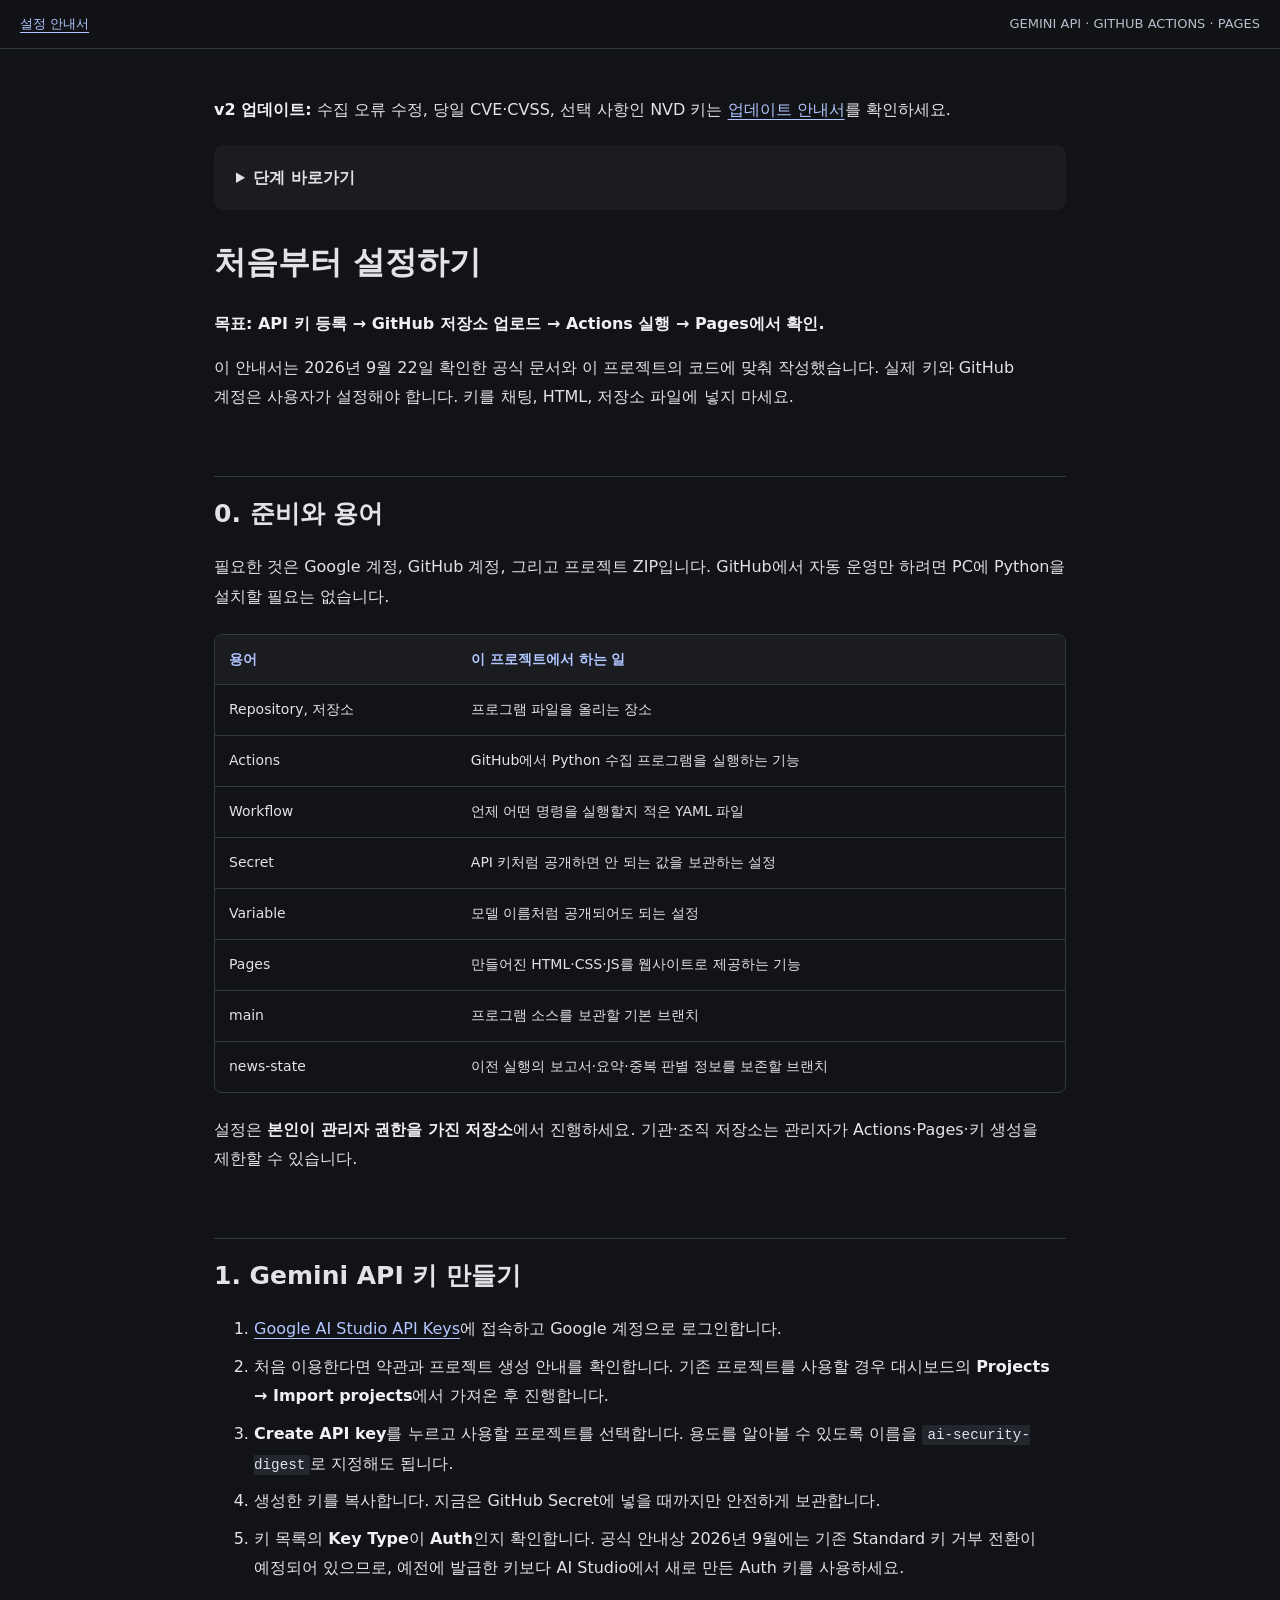
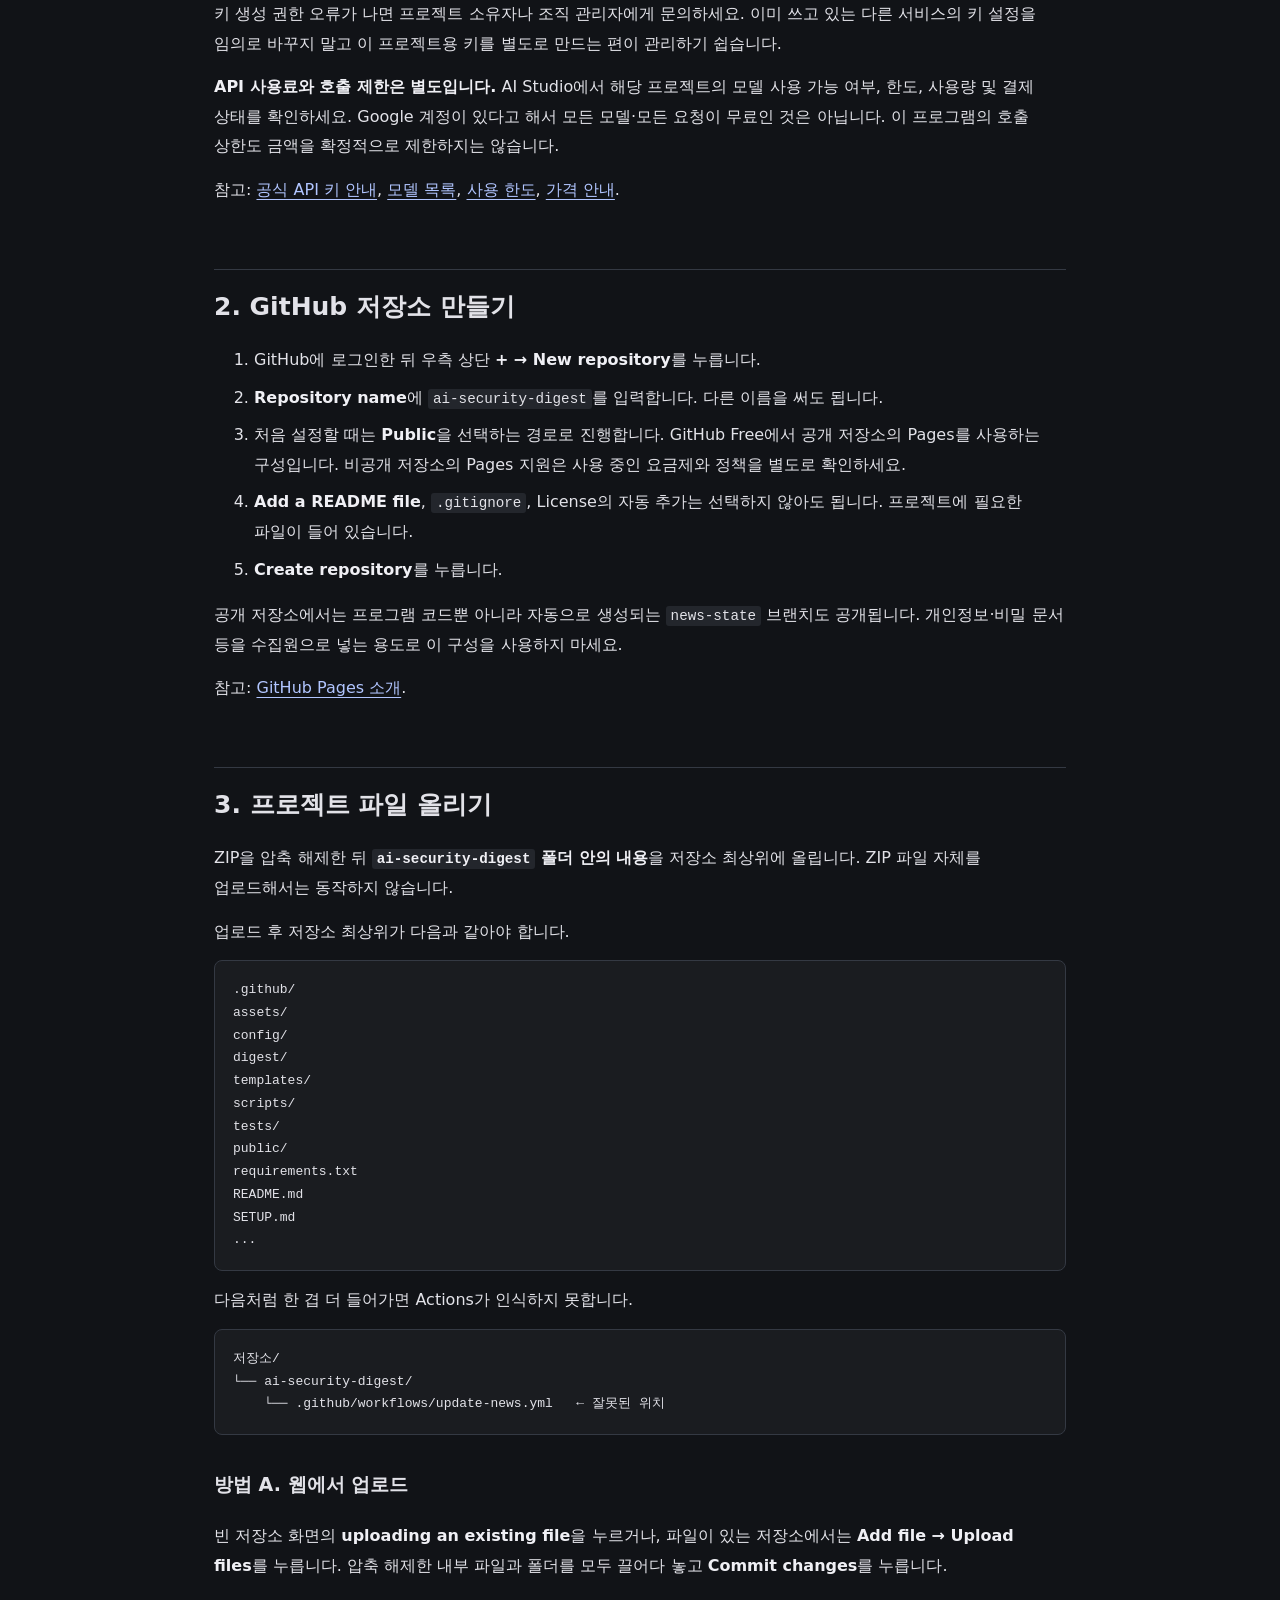
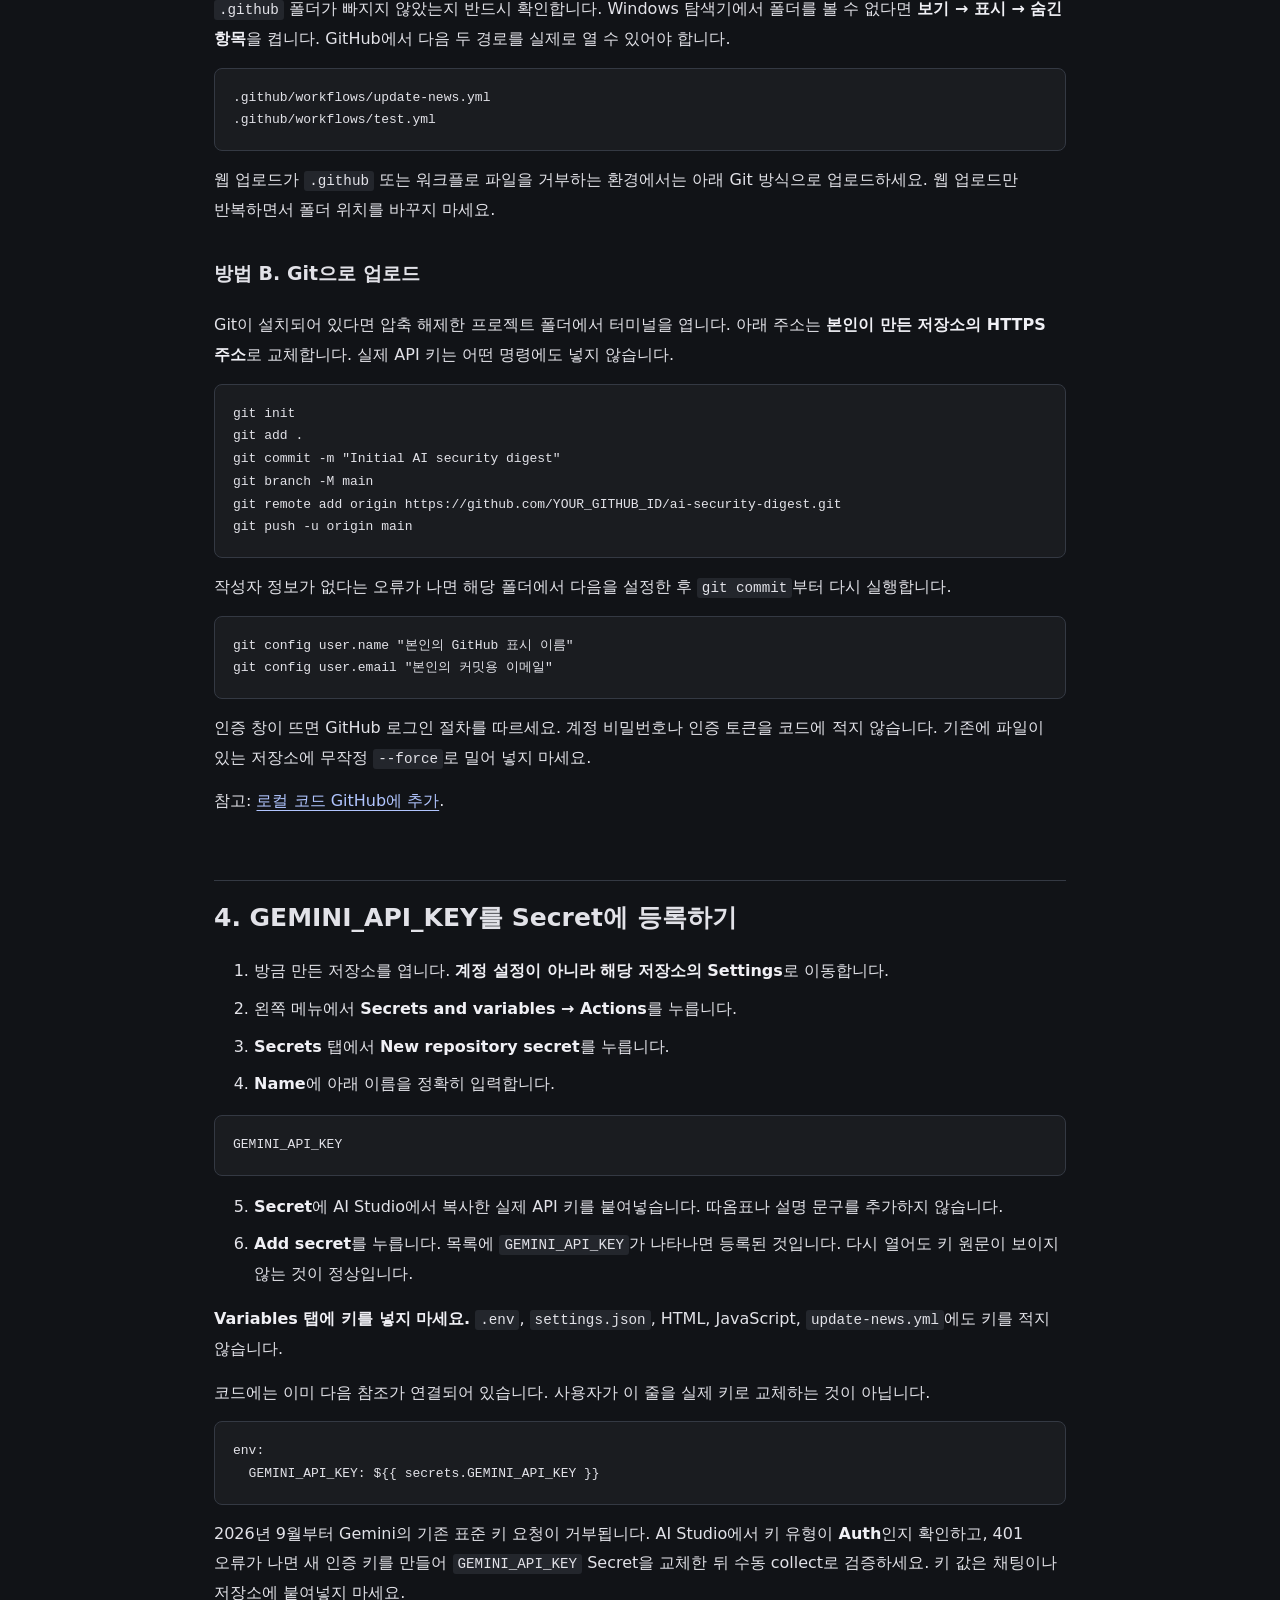
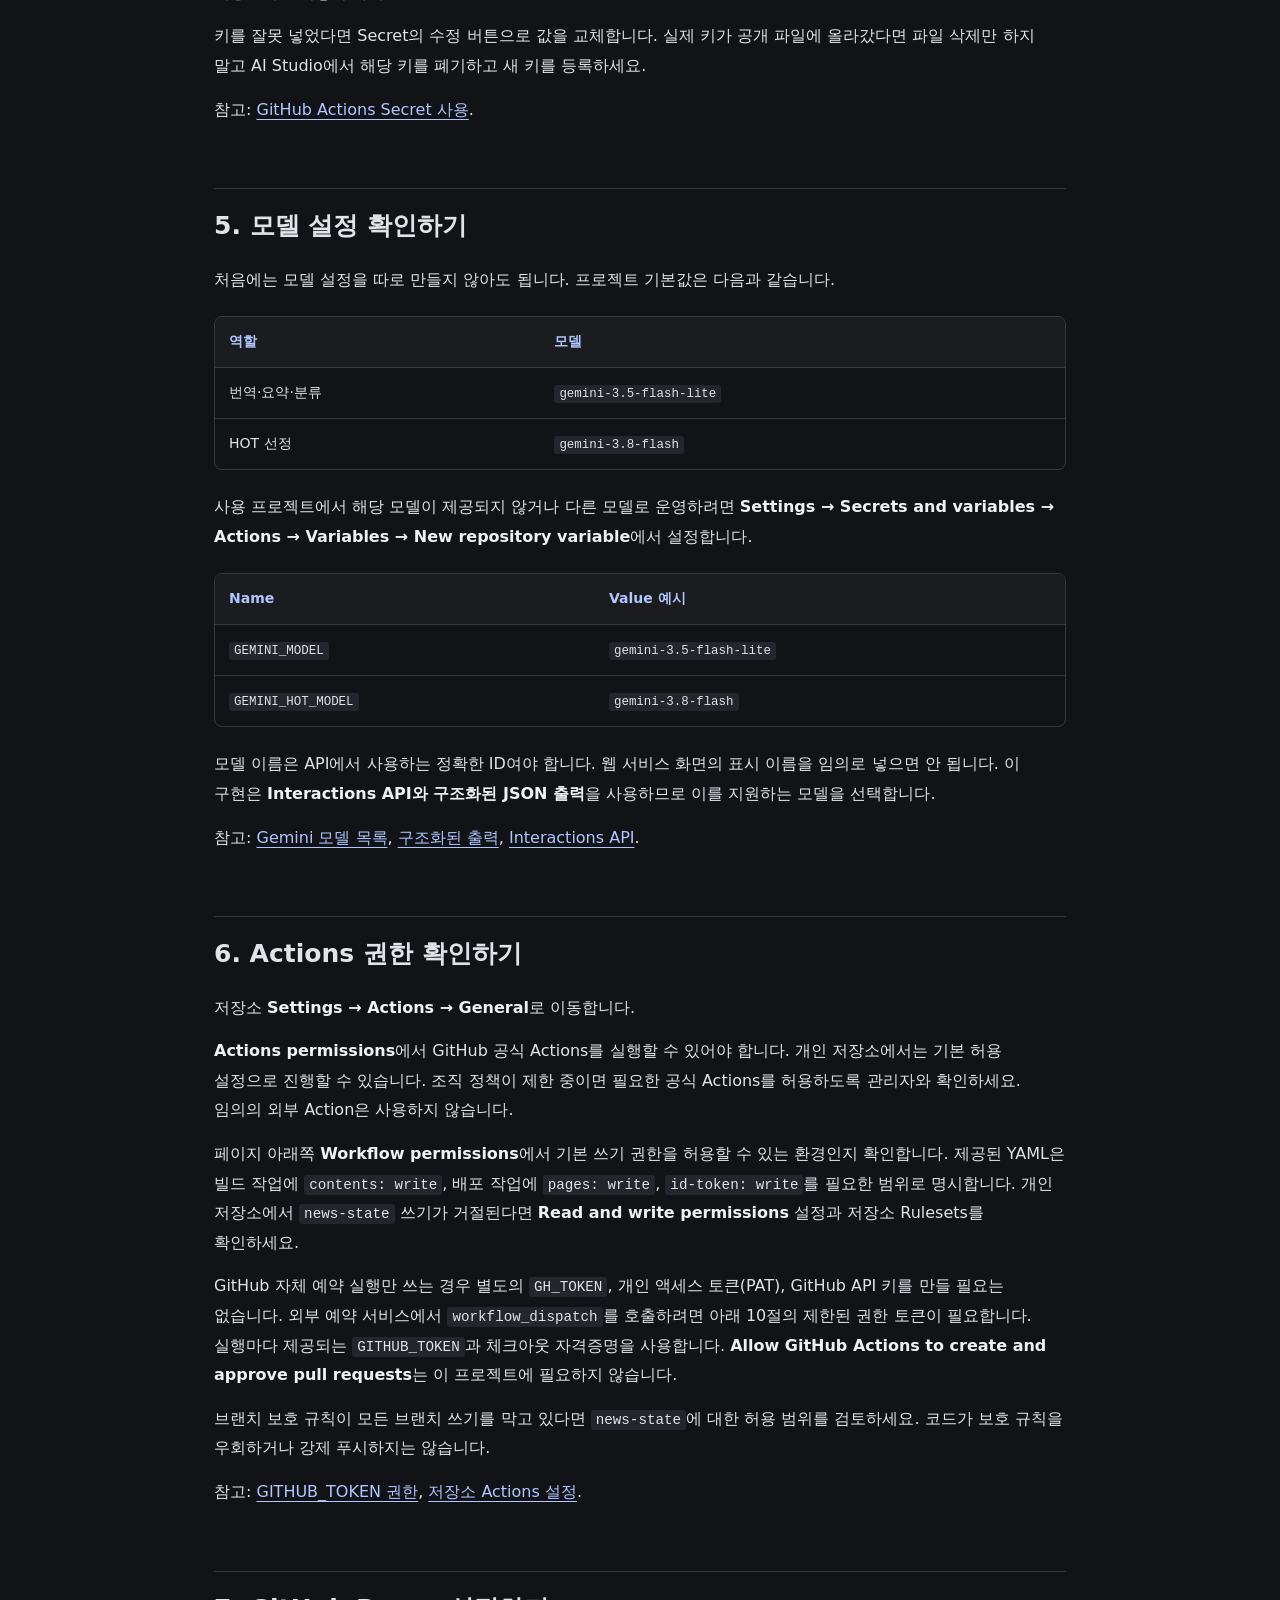
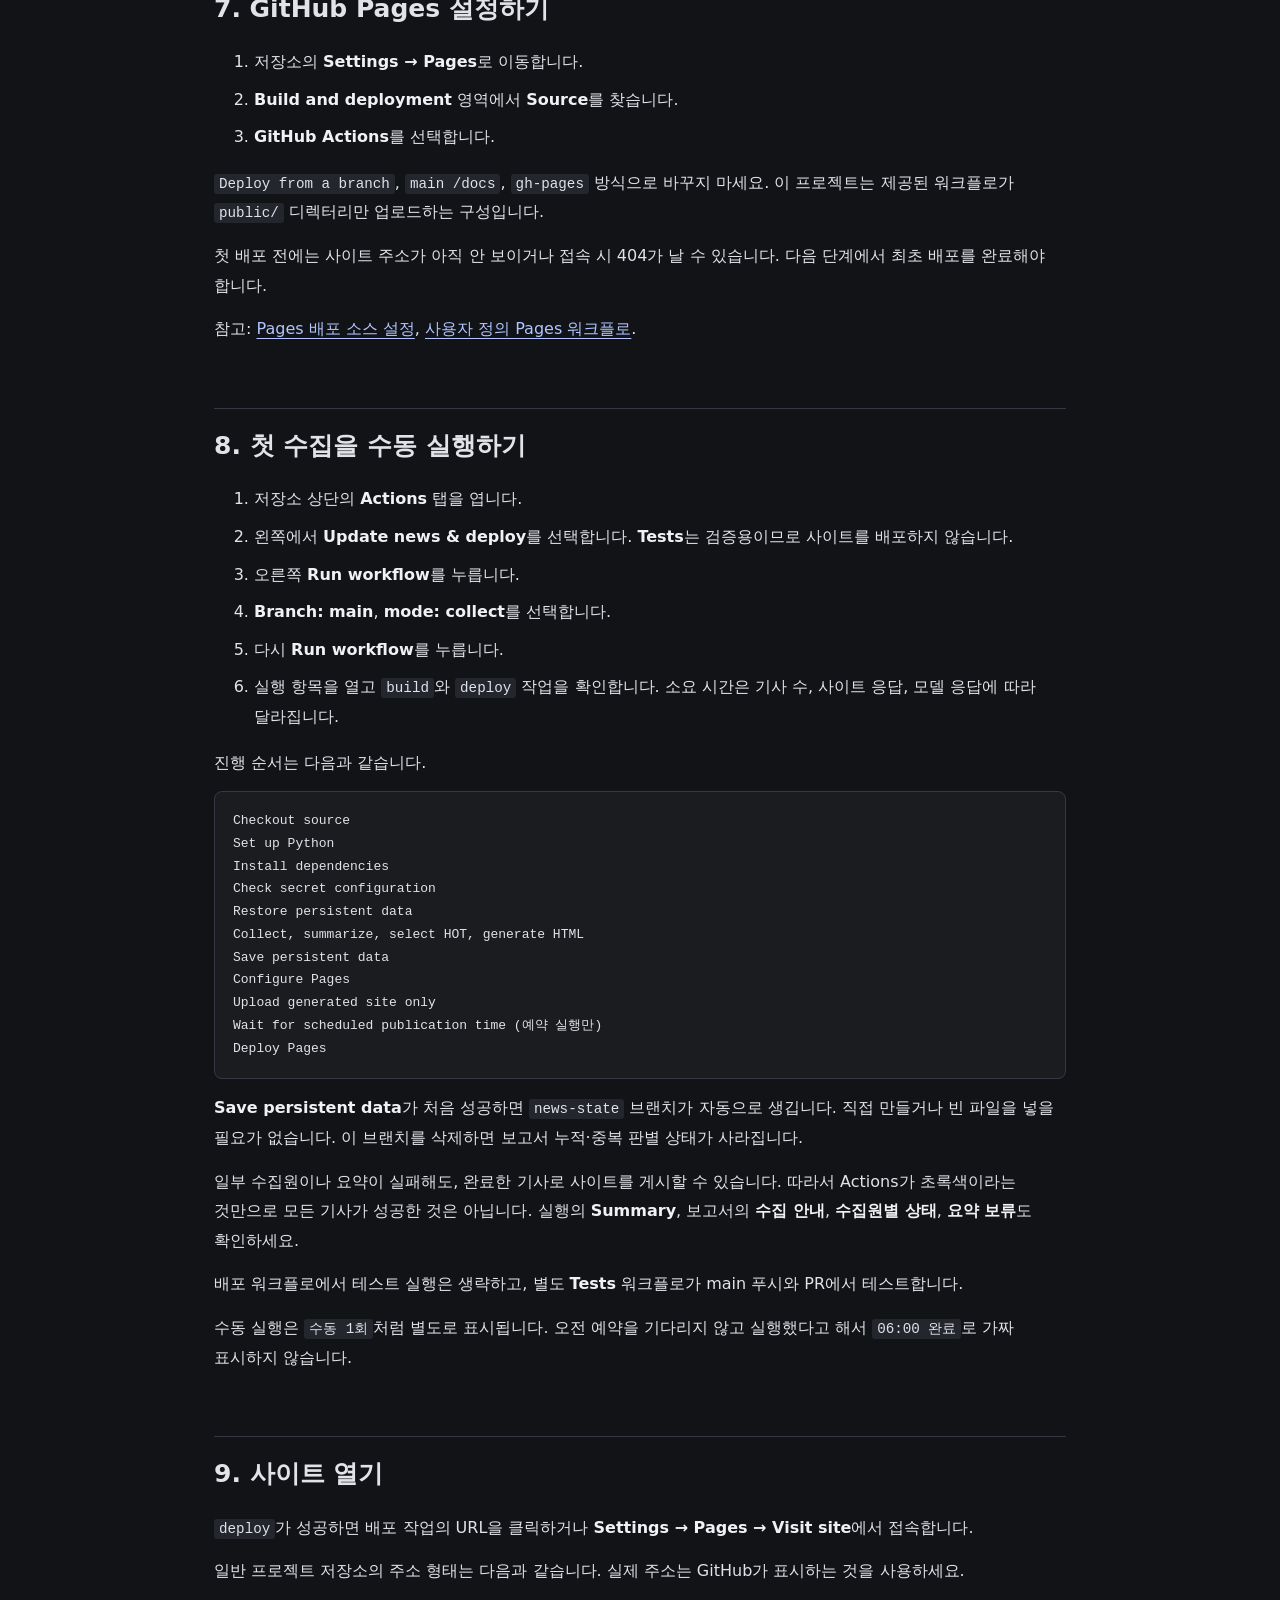
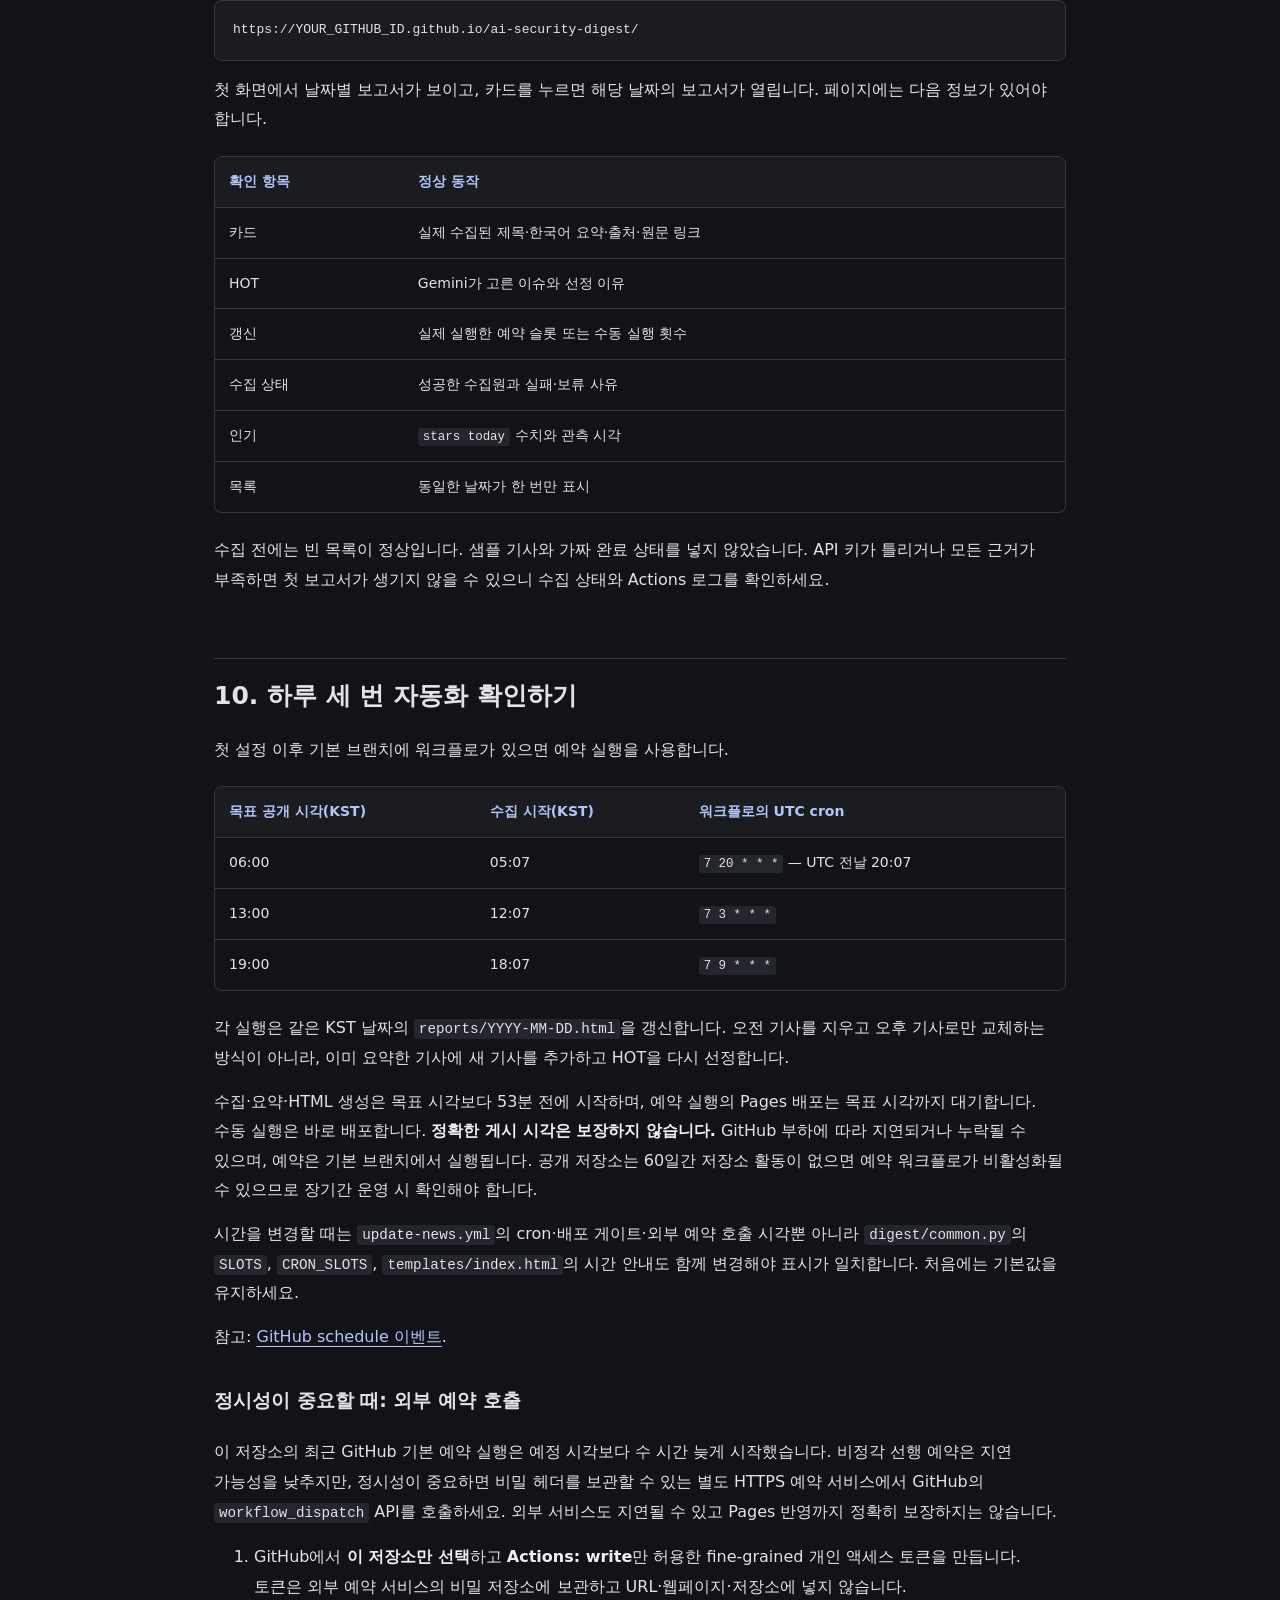
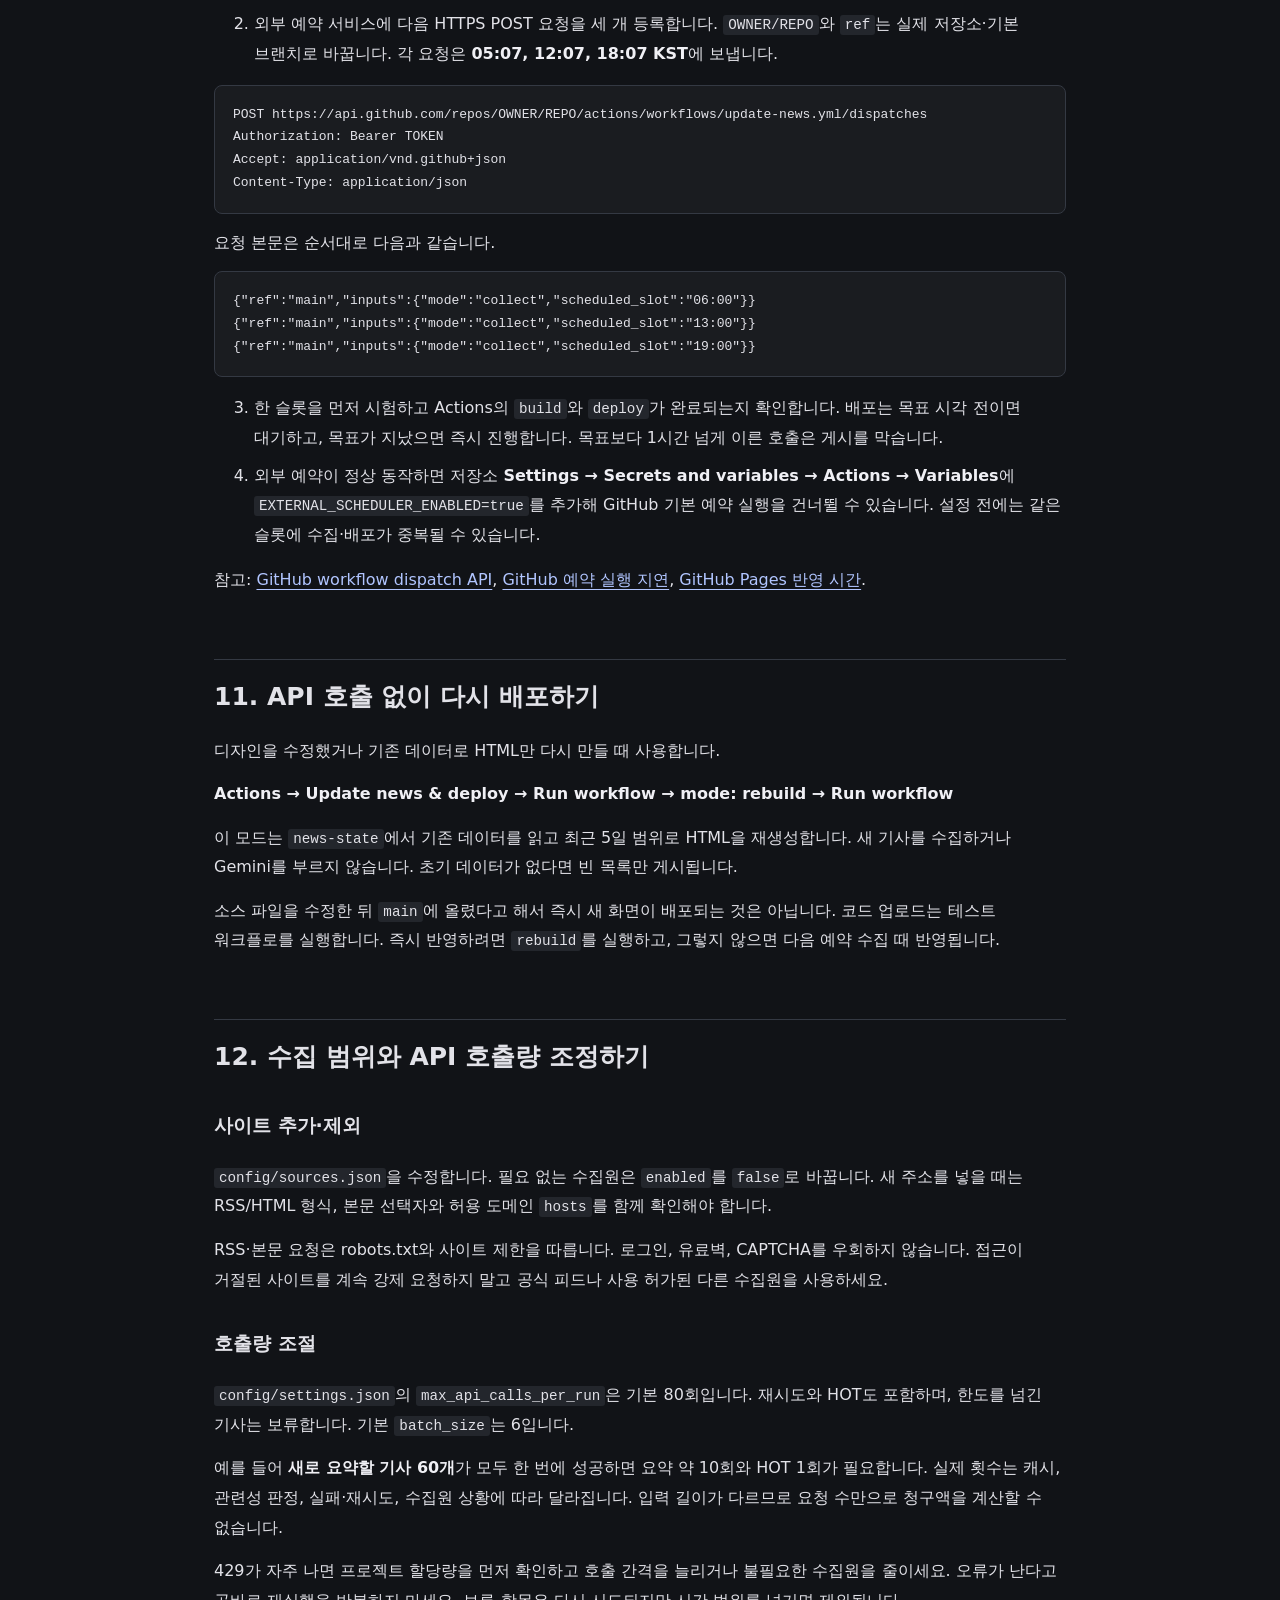
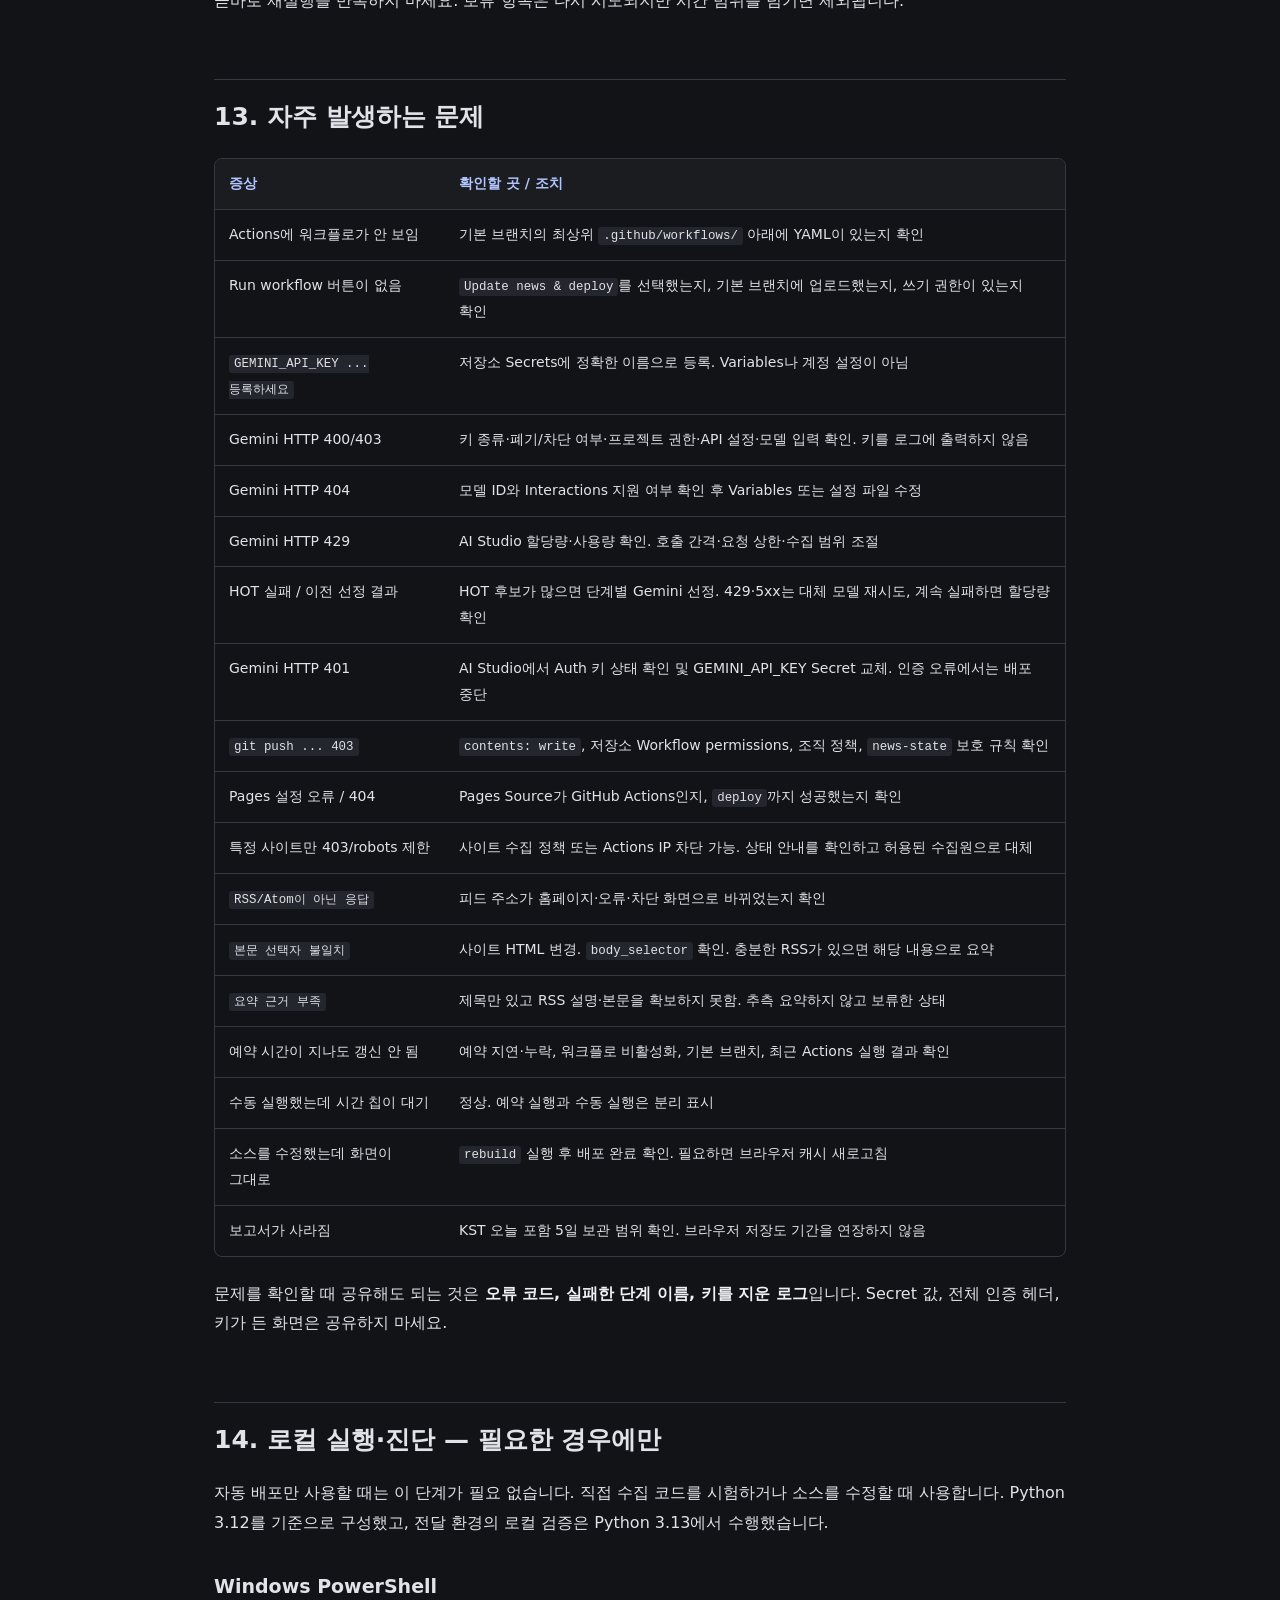
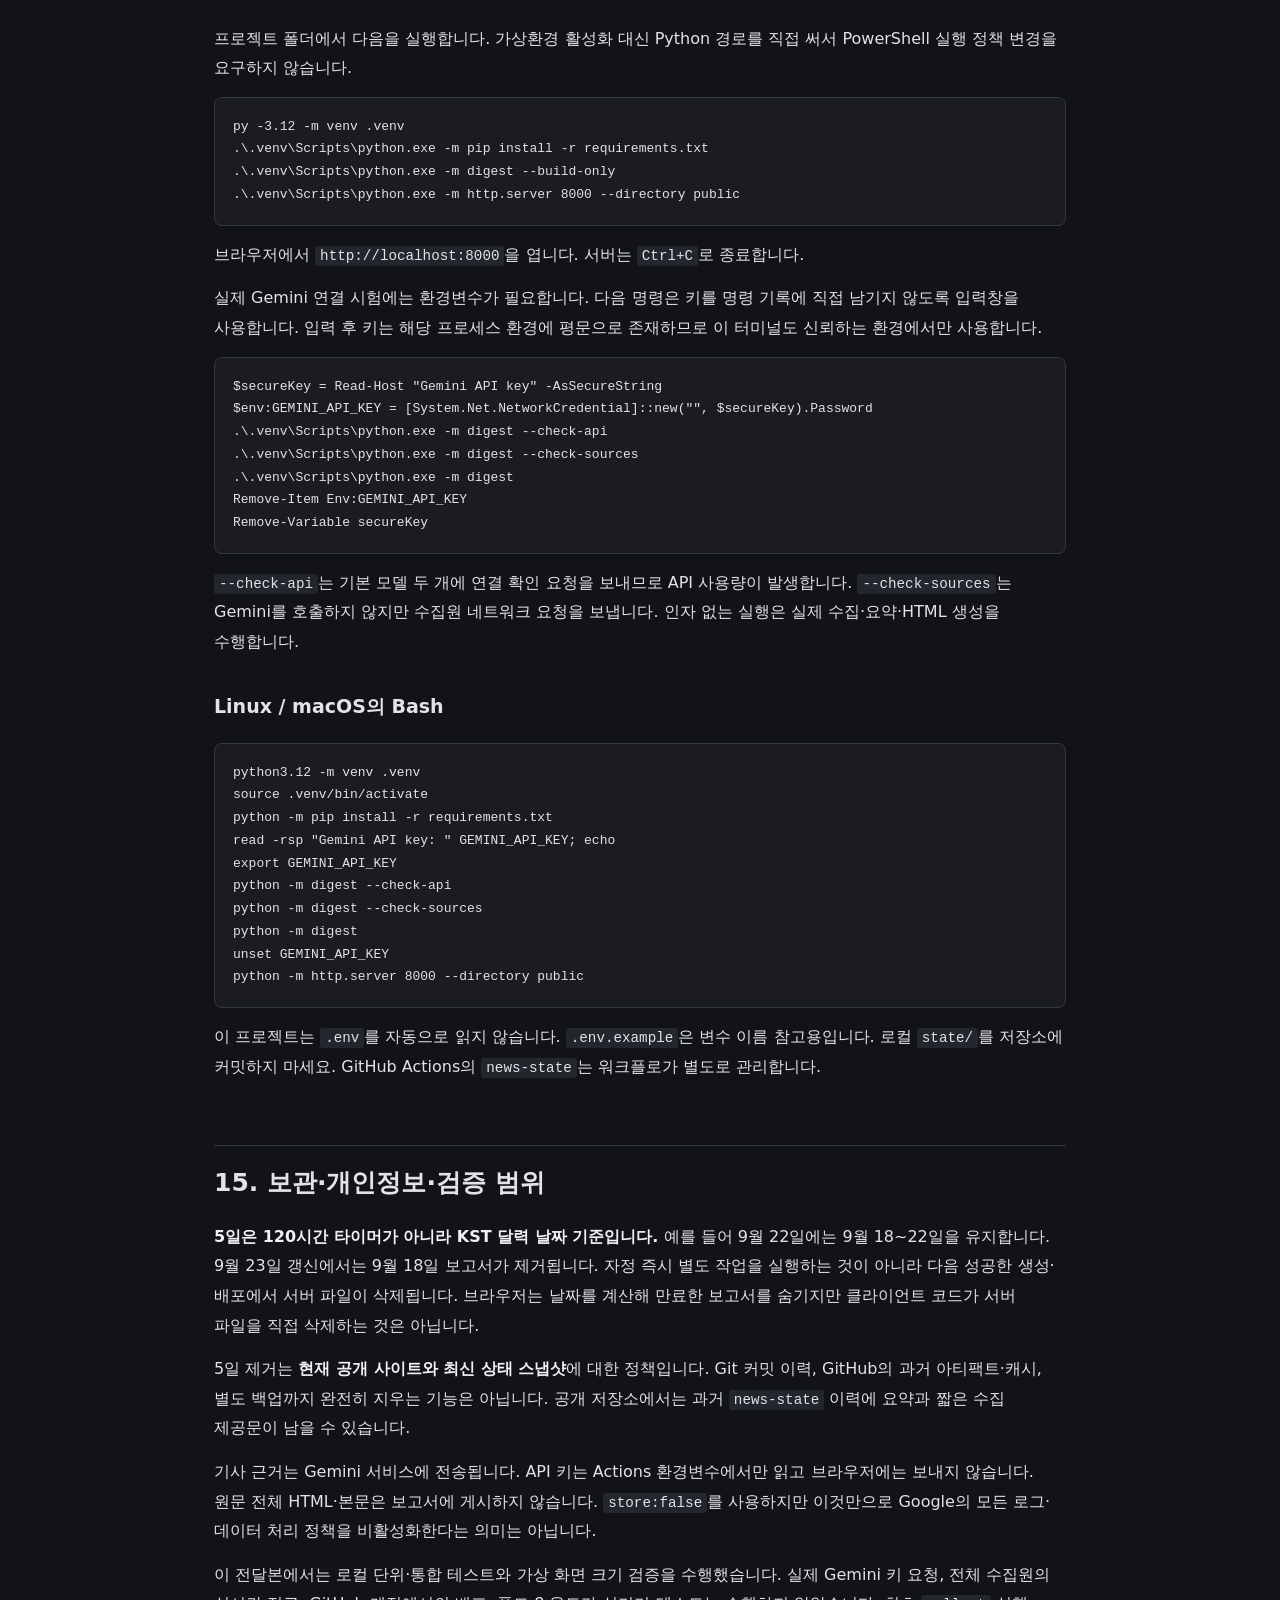
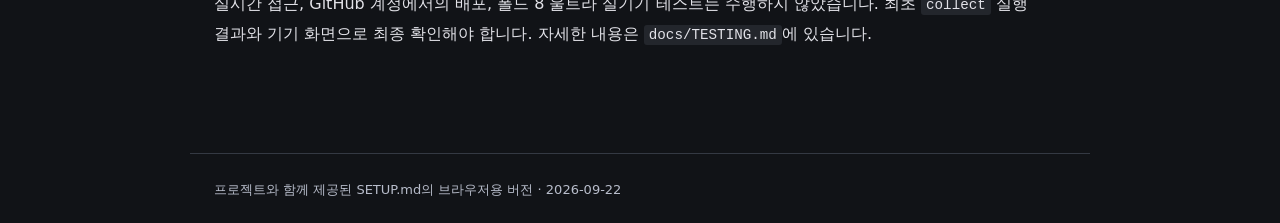
==== commit 116b41ff: "Fix scheduled publishing and HOT ranking; add Korean event sources" ====
--- a/SETUP.html
+++ b/SETUP.html
@@ -131,6 +131,7 @@
 <pre><code class="language-yaml">env:
   GEMINI_API_KEY: ${{ secrets.GEMINI_API_KEY }}
 </code></pre>
+<p>2026년 9월부터 Gemini의 기존 표준 키 요청이 거부됩니다. AI Studio에서 키 유형이 <strong>Auth</strong>인지 확인하고, 401 오류가 나면 새 인증 키를 만들어 <code>GEMINI_API_KEY</code> Secret을 교체한 뒤 수동 collect로 검증하세요. 키 값은 채팅이나 저장소에 붙여넣지 마세요.</p>
 <p>키를 잘못 넣었다면 Secret의 수정 버튼으로 값을 교체합니다. 실제 키가 공개 파일에 올라갔다면 파일 삭제만 하지 말고 AI Studio에서 해당 키를 폐기하고 새 키를 등록하세요.</p>
 <p>참고: <a href="https://docs.github.com/en/actions/how-tos/write-workflows/choose-what-workflows-do/use-secrets" rel="noopener noreferrer" target="_blank">GitHub Actions Secret 사용</a>.</p>
 <h2 id="step-5">5. 모델 설정 확인하기</h2>
@@ -178,7 +179,7 @@
 <p>저장소 <strong>Settings → Actions → General</strong>로 이동합니다.</p>
 <p><strong>Actions permissions</strong>에서 GitHub 공식 Actions를 실행할 수 있어야 합니다. 개인 저장소에서는 기본 허용 설정으로 진행할 수 있습니다. 조직 정책이 제한 중이면 필요한 공식 Actions를 허용하도록 관리자와 확인하세요. 임의의 외부 Action은 사용하지 않습니다.</p>
 <p>페이지 아래쪽 <strong>Workflow permissions</strong>에서 기본 쓰기 권한을 허용할 수 있는 환경인지 확인합니다. 제공된 YAML은 빌드 작업에 <code>contents: write</code>, 배포 작업에 <code>pages: write</code>, <code>id-token: write</code>를 필요한 범위로 명시합니다. 개인 저장소에서 <code>news-state</code> 쓰기가 거절된다면 <strong>Read and write permissions</strong> 설정과 저장소 Rulesets를 확인하세요.</p>
-<p>별도의 <code>GH_TOKEN</code>, 개인 액세스 토큰(PAT), GitHub API 키를 만들 필요는 없습니다. 실행마다 제공되는 <code>GITHUB_TOKEN</code>과 체크아웃 자격증명을 사용합니다. <strong>Allow GitHub Actions to create and approve pull requests</strong>는 이 프로젝트에 필요하지 않습니다.</p>
+<p>GitHub 자체 예약 실행만 쓰는 경우 별도의 <code>GH_TOKEN</code>, 개인 액세스 토큰(PAT), GitHub API 키를 만들 필요는 없습니다. 외부 예약 서비스에서 <code>workflow_dispatch</code>를 호출하려면 아래 10절의 제한된 권한 토큰이 필요합니다. 실행마다 제공되는 <code>GITHUB_TOKEN</code>과 체크아웃 자격증명을 사용합니다. <strong>Allow GitHub Actions to create and approve pull requests</strong>는 이 프로젝트에 필요하지 않습니다.</p>
 <p>브랜치 보호 규칙이 모든 브랜치 쓰기를 막고 있다면 <code>news-state</code>에 대한 허용 범위를 검토하세요. 코드가 보호 규칙을 우회하거나 강제 푸시하지는 않습니다.</p>
 <p>참고: <a href="https://docs.github.com/en/actions/security-for-github-actions/security-guides/automatic-token-authentication" rel="noopener noreferrer" target="_blank">GITHUB_TOKEN 권한</a>, <a href="https://docs.github.com/en/repositories/managing-your-repositorys-settings-and-features/enabling-features-for-your-repository/managing-github-actions-settings-for-a-repository" rel="noopener noreferrer" target="_blank">저장소 Actions 설정</a>.</p>
 <h2 id="step-7">7. GitHub Pages 설정하기</h2>
@@ -203,17 +204,18 @@
 <pre><code class="language-text">Checkout source
 Set up Python
 Install dependencies
-Run tests
 Check secret configuration
 Restore persistent data
 Collect, summarize, select HOT, generate HTML
 Save persistent data
 Configure Pages
 Upload generated site only
+Wait for scheduled publication time (예약 실행만)
 Deploy Pages
 </code></pre>
 <p><strong>Save persistent data</strong>가 처음 성공하면 <code>news-state</code> 브랜치가 자동으로 생깁니다. 직접 만들거나 빈 파일을 넣을 필요가 없습니다. 이 브랜치를 삭제하면 보고서 누적·중복 판별 상태가 사라집니다.</p>
 <p>일부 수집원이나 요약이 실패해도, 완료한 기사로 사이트를 게시할 수 있습니다. 따라서 Actions가 초록색이라는 것만으로 모든 기사가 성공한 것은 아닙니다. 실행의 <strong>Summary</strong>, 보고서의 <strong>수집 안내</strong>, <strong>수집원별 상태</strong>, <strong>요약 보류</strong>도 확인하세요.</p>
+<p>배포 워크플로에서 테스트 실행은 생략하고, 별도 <strong>Tests</strong> 워크플로가 main 푸시와 PR에서 테스트합니다.</p>
 <p>수동 실행은 <code>수동 1회</code>처럼 별도로 표시됩니다. 오전 예약을 기다리지 않고 실행했다고 해서 <code>06:00 완료</code>로 가짜 표시하지 않습니다.</p>
 <h2 id="step-9">9. 사이트 열기</h2>
 <p><code>deploy</code>가 성공하면 배포 작업의 URL을 클릭하거나 <strong>Settings → Pages → Visit site</strong>에서 접속합니다.</p>
@@ -261,30 +263,50 @@
 <div class="table-wrap"><table>
 <thead>
 <tr>
-<th>한국시간(KST)</th>
+<th>목표 공개 시각(KST)</th><th>수집 시작(KST)</th>
 <th>워크플로의 UTC cron</th>
 </tr>
 </thead>
 <tbody>
 <tr>
 <td>06:00</td>
-<td><code>0 21 * * *</code> — UTC 전날 21시</td>
+<td>05:07</td><td><code>7 20 * * *</code> — UTC 전날 20:07</td>
 </tr>
 <tr>
 <td>13:00</td>
-<td><code>0 4 * * *</code></td>
+<td>12:07</td><td><code>7 3 * * *</code></td>
 </tr>
 <tr>
 <td>19:00</td>
-<td><code>0 10 * * *</code></td>
+<td>18:07</td><td><code>7 9 * * *</code></td>
 </tr>
 </tbody>
 </table></div>
 <p>각 실행은 같은 KST 날짜의 <code>reports/YYYY-MM-DD.html</code>을 갱신합니다. 오전 기사를 지우고 오후 기사로만 교체하는 방식이 아니라, 이미 요약한 기사에 새 기사를 추가하고 HOT을 다시 선정합니다.</p>
-<p><strong>예약 시각은 정확한 게시 시각을 보장하지 않습니다.</strong> GitHub 부하에 따라 지연되거나 누락될 수 있으며, 예약은 기본 브랜치에서 실행됩니다. 공개 저장소는 60일간 저장소 활동이 없으면 예약 워크플로가 비활성화될 수 있으므로 장기간 운영 시 확인해야 합니다.</p>
-<p>시간을 변경할 때는 <code>update-news.yml</code>의 cron뿐 아니라 <code>digest/common.py</code>의 <code>SLOTS</code>, <code>CRON_SLOTS</code>, <code>templates/index.html</code>의 시간 안내도 함께 변경해야 표시가 일치합니다. 처음에는 기본값을 유지하세요.</p>
+<p>수집·요약·HTML 생성은 목표 시각보다 53분 전에 시작하며, 예약 실행의 Pages 배포는 목표 시각까지 대기합니다. 수동 실행은 바로 배포합니다. <strong>정확한 게시 시각은 보장하지 않습니다.</strong> GitHub 부하에 따라 지연되거나 누락될 수 있으며, 예약은 기본 브랜치에서 실행됩니다. 공개 저장소는 60일간 저장소 활동이 없으면 예약 워크플로가 비활성화될 수 있으므로 장기간 운영 시 확인해야 합니다.</p>
+<p>시간을 변경할 때는 <code>update-news.yml</code>의 cron·배포 게이트·외부 예약 호출 시각뿐 아니라 <code>digest/common.py</code>의 <code>SLOTS</code>, <code>CRON_SLOTS</code>, <code>templates/index.html</code>의 시간 안내도 함께 변경해야 표시가 일치합니다. 처음에는 기본값을 유지하세요.</p>
 <p>참고: <a href="https://docs.github.com/en/actions/reference/workflows-and-actions/events-that-trigger-workflows#schedule" rel="noopener noreferrer" target="_blank">GitHub schedule 이벤트</a>.</p>
-<h2 id="step-11">11. API 호출 없이 다시 배포하기</h2>
+<h3>정시성이 중요할 때: 외부 예약 호출</h3>
+<p>이 저장소의 최근 GitHub 기본 예약 실행은 예정 시각보다 수 시간 늦게 시작했습니다. 비정각 선행 예약은 지연 가능성을 낮추지만, 정시성이 중요하면 비밀 헤더를 보관할 수 있는 별도 HTTPS 예약 서비스에서 GitHub의 <code>workflow_dispatch</code> API를 호출하세요. 외부 서비스도 지연될 수 있고 Pages 반영까지 정확히 보장하지는 않습니다.</p>
+<ol>
+<li>GitHub에서 <strong>이 저장소만 선택</strong>하고 <strong>Actions: write</strong>만 허용한 fine-grained 개인 액세스 토큰을 만듭니다. 토큰은 외부 예약 서비스의 비밀 저장소에 보관하고 URL·웹페이지·저장소에 넣지 않습니다.</li>
+<li>외부 예약 서비스에 다음 HTTPS POST 요청을 세 개 등록합니다. <code>OWNER/REPO</code>와 <code>ref</code>는 실제 저장소·기본 브랜치로 바꿉니다. 각 요청은 <strong>05:07, 12:07, 18:07 KST</strong>에 보냅니다.</li>
+</ol>
+<pre><code class="language-text">POST https://api.github.com/repos/OWNER/REPO/actions/workflows/update-news.yml/dispatches
+Authorization: Bearer TOKEN
+Accept: application/vnd.github+json
+Content-Type: application/json
+</code></pre>
+<p>요청 본문은 순서대로 다음과 같습니다.</p>
+<pre><code class="language-json">{"ref":"main","inputs":{"mode":"collect","scheduled_slot":"06:00"}}
+{"ref":"main","inputs":{"mode":"collect","scheduled_slot":"13:00"}}
+{"ref":"main","inputs":{"mode":"collect","scheduled_slot":"19:00"}}
+</code></pre>
+<ol start="3">
+<li>한 슬롯을 먼저 시험하고 Actions의 <code>build</code>와 <code>deploy</code>가 완료되는지 확인합니다. 배포는 목표 시각 전이면 대기하고, 목표가 지났으면 즉시 진행합니다. 목표보다 1시간 넘게 이른 호출은 게시를 막습니다.</li>
+<li>외부 예약이 정상 동작하면 저장소 <strong>Settings → Secrets and variables → Actions → Variables</strong>에 <code>EXTERNAL_SCHEDULER_ENABLED=true</code>를 추가해 GitHub 기본 예약 실행을 건너뛸 수 있습니다. 설정 전에는 같은 슬롯에 수집·배포가 중복될 수 있습니다.</li>
+</ol>
+<p>참고: <a href="https://docs.github.com/en/rest/actions/workflows#create-a-workflow-dispatch-event">GitHub workflow dispatch API</a>, <a href="https://docs.github.com/en/actions/how-tos/troubleshoot-workflows">GitHub 예약 실행 지연</a>, <a href="https://docs.github.com/en/pages/getting-started-with-github-pages/creating-a-github-pages-site">GitHub Pages 반영 시간</a>.</p><h2 id="step-11">11. API 호출 없이 다시 배포하기</h2>
 <p>디자인을 수정했거나 기존 데이터로 HTML만 다시 만들 때 사용합니다.</p>
 <p><strong>Actions → Update news &amp; deploy → Run workflow → mode: rebuild → Run workflow</strong></p>
 <p>이 모드는 <code>news-state</code>에서 기존 데이터를 읽고 최근 5일 범위로 HTML을 재생성합니다. 새 기사를 수집하거나 Gemini를 부르지 않습니다. 초기 데이터가 없다면 빈 목록만 게시됩니다.</p>
@@ -332,7 +354,8 @@
 </tr>
 <tr>
 <td>HOT 실패 / 이전 선정 결과</td>
-<td>요약은 성공해도 HOT 모델 호출이 실패할 수 있음. 모델 권한·할당량 확인</td>
+<td>HOT 후보가 많으면 단계별 Gemini 선정. 429·5xx는 대체 모델 재시도, 계속 실패하면 할당량 확인</td>
+</tr><tr><td>Gemini HTTP 401</td><td>AI Studio에서 Auth 키 상태 확인 및 GEMINI_API_KEY Secret 교체. 인증 오류에서는 배포 중단</td>
 </tr>
 <tr>
 <td><code>git push ... 403</code></td>
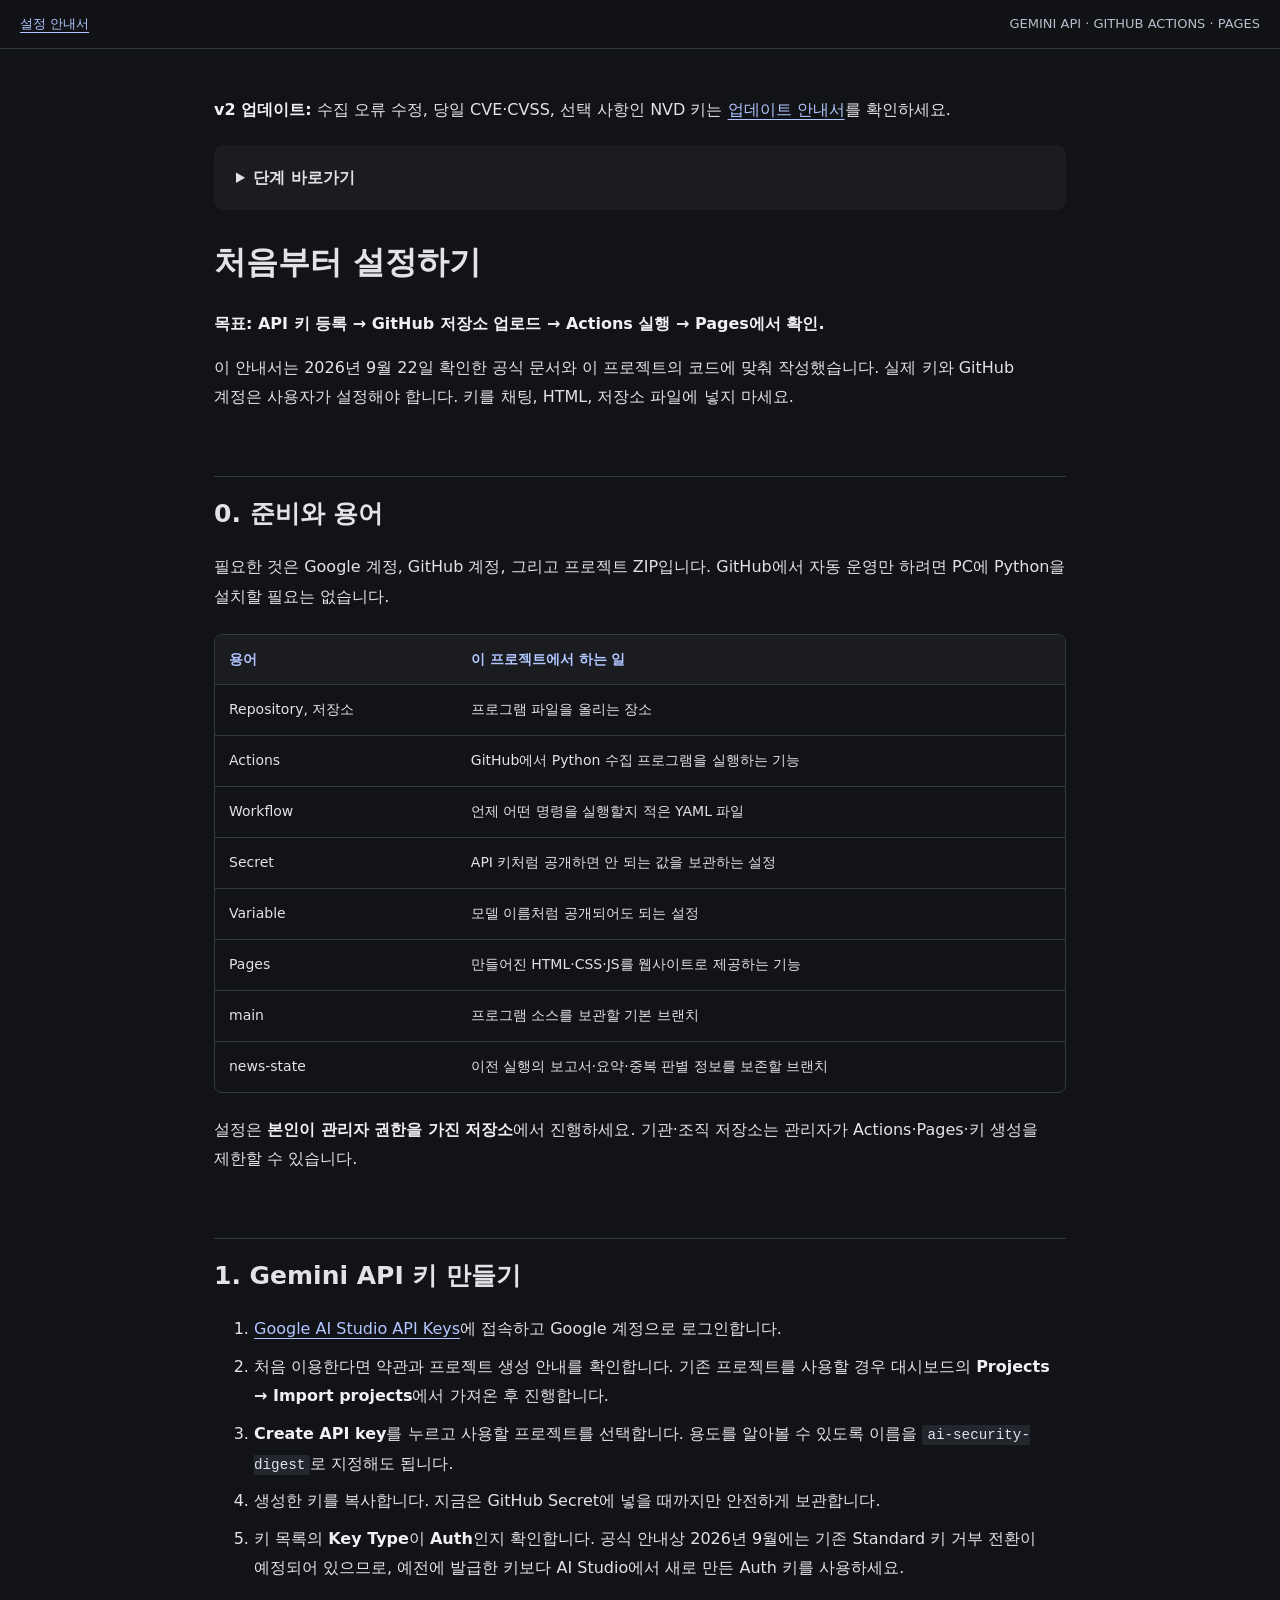
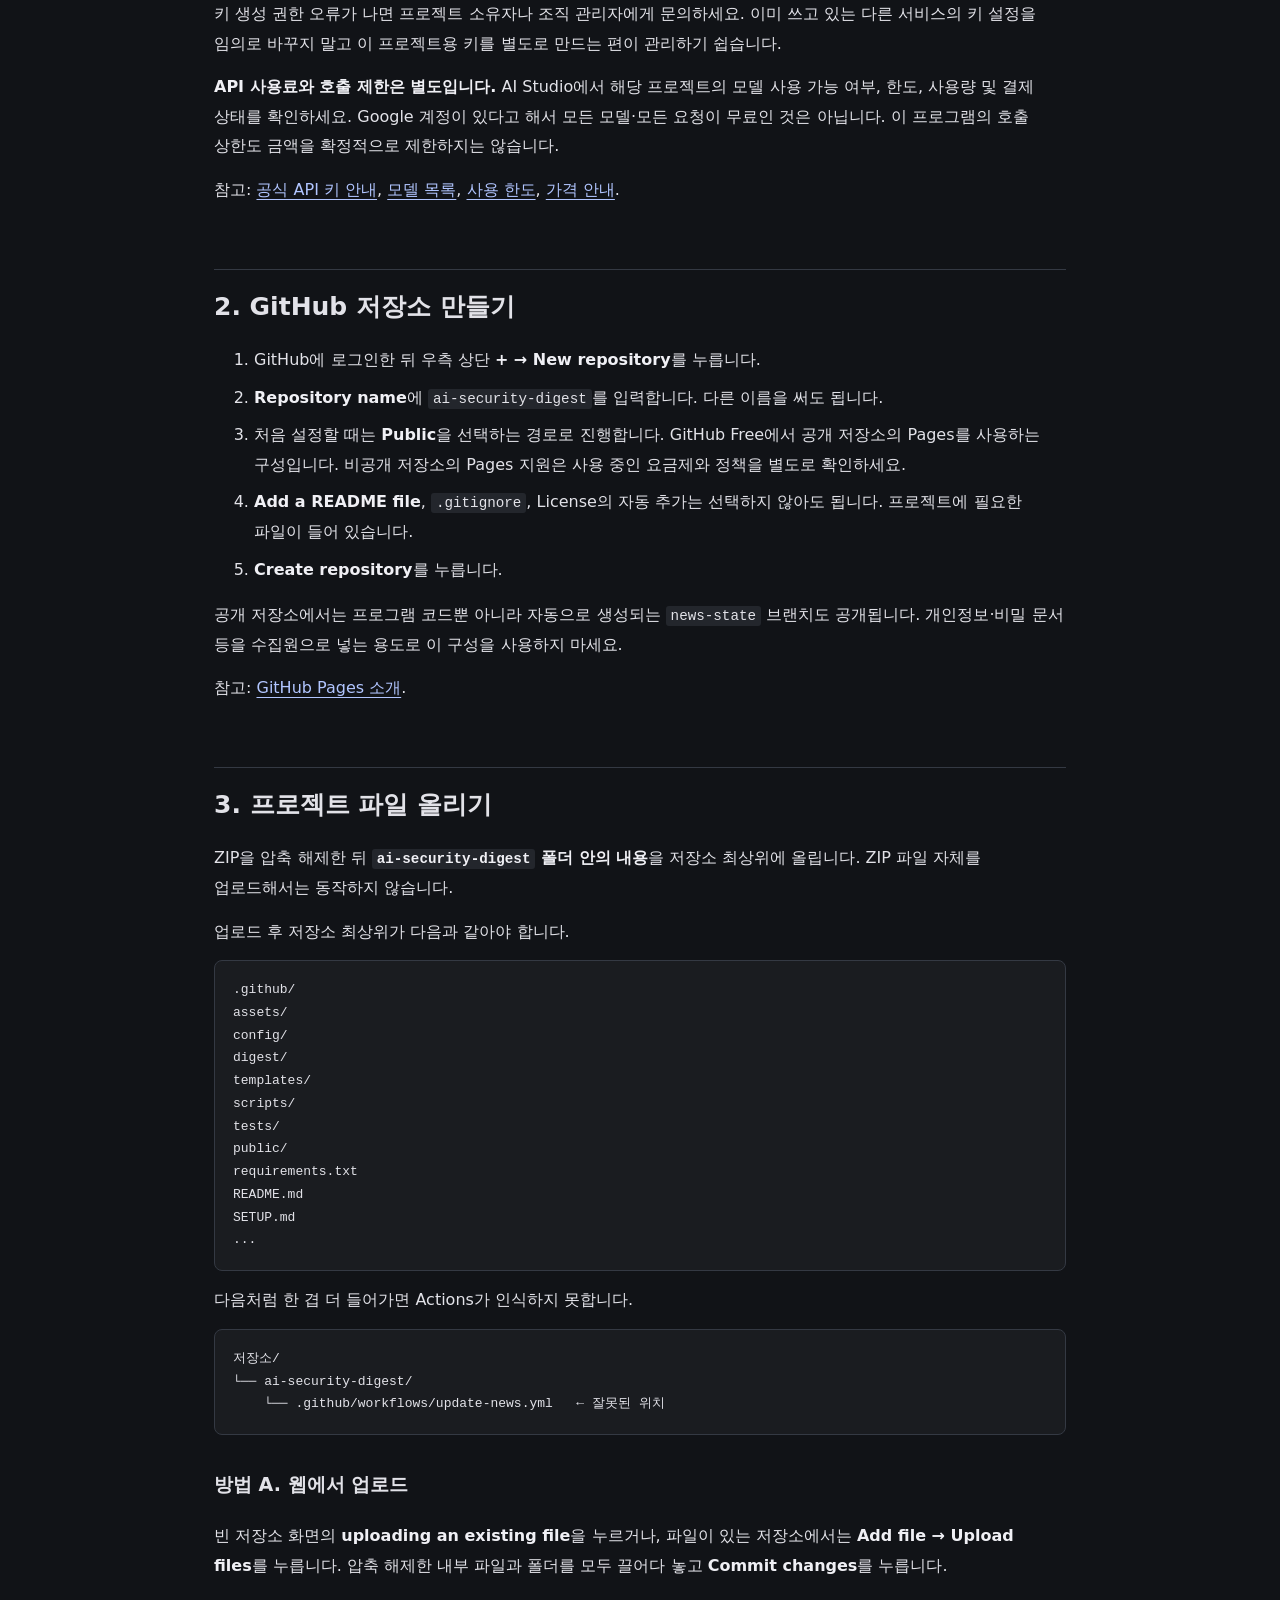
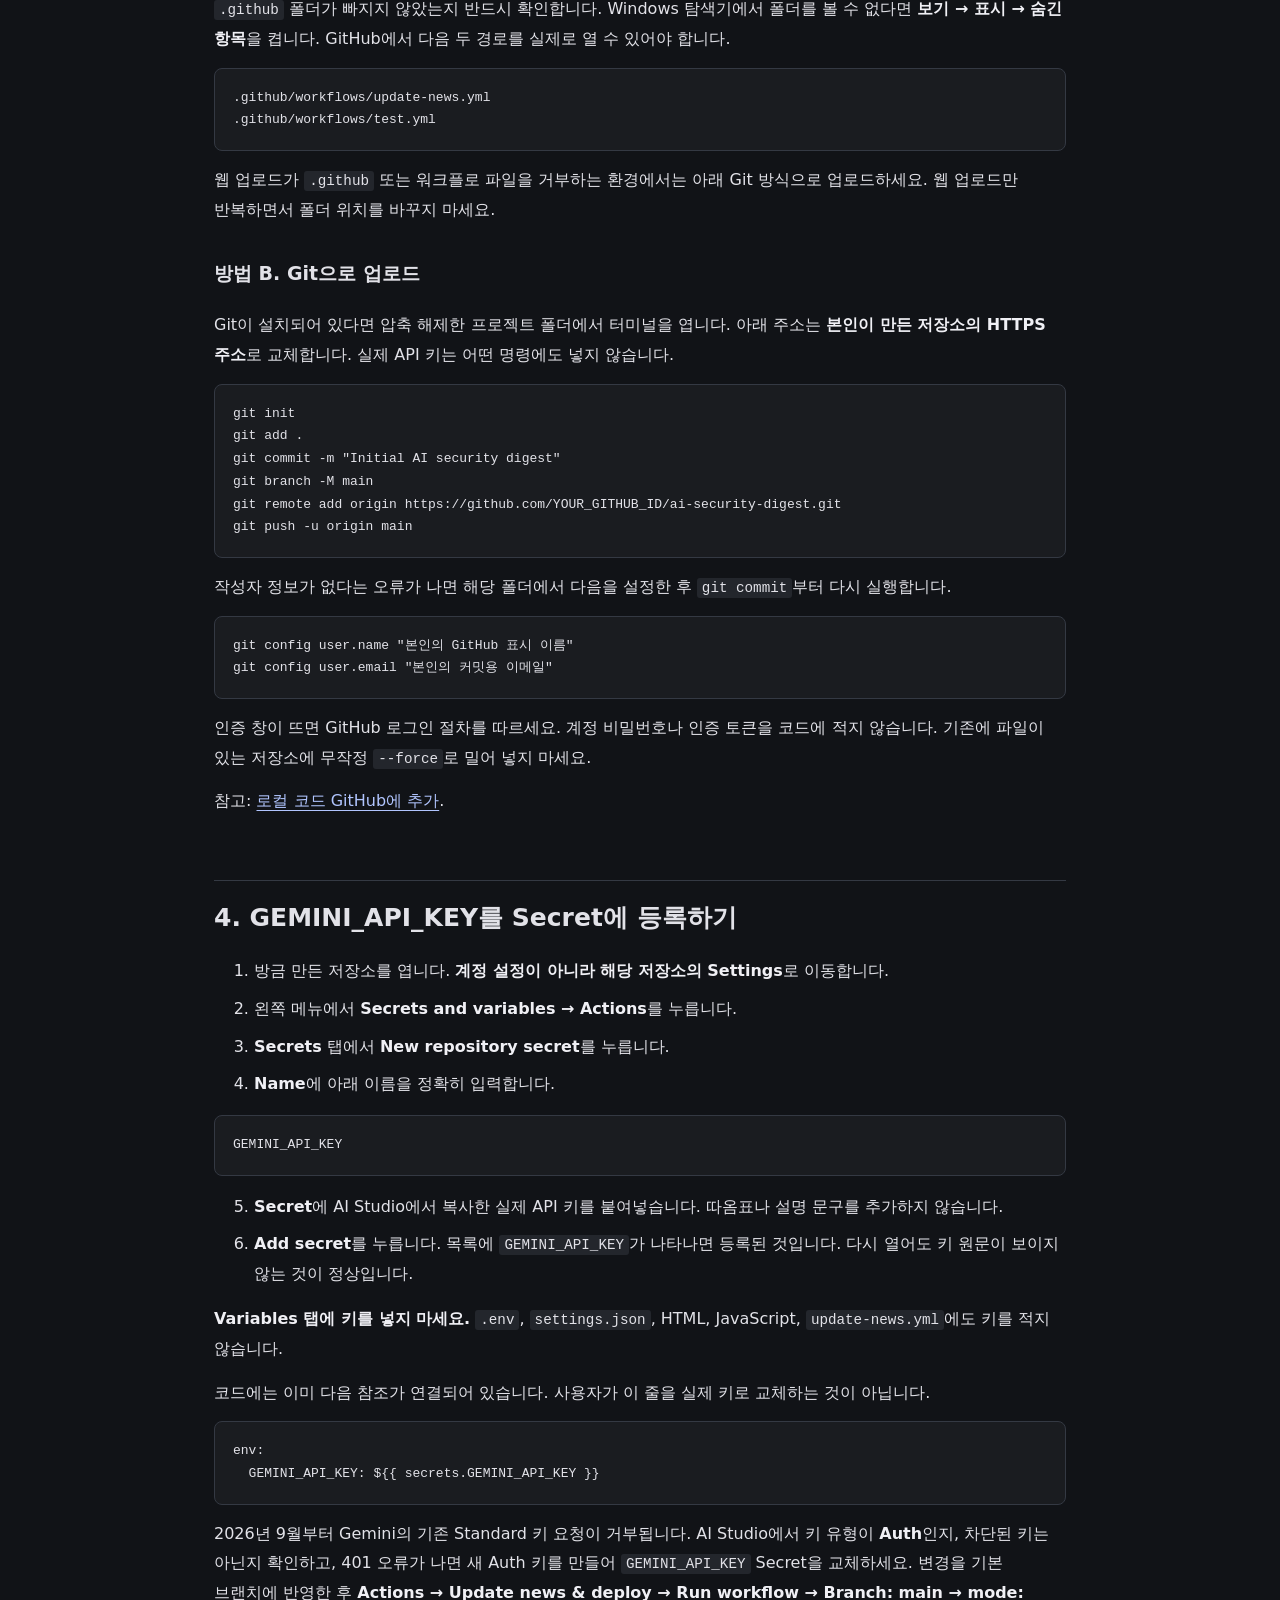
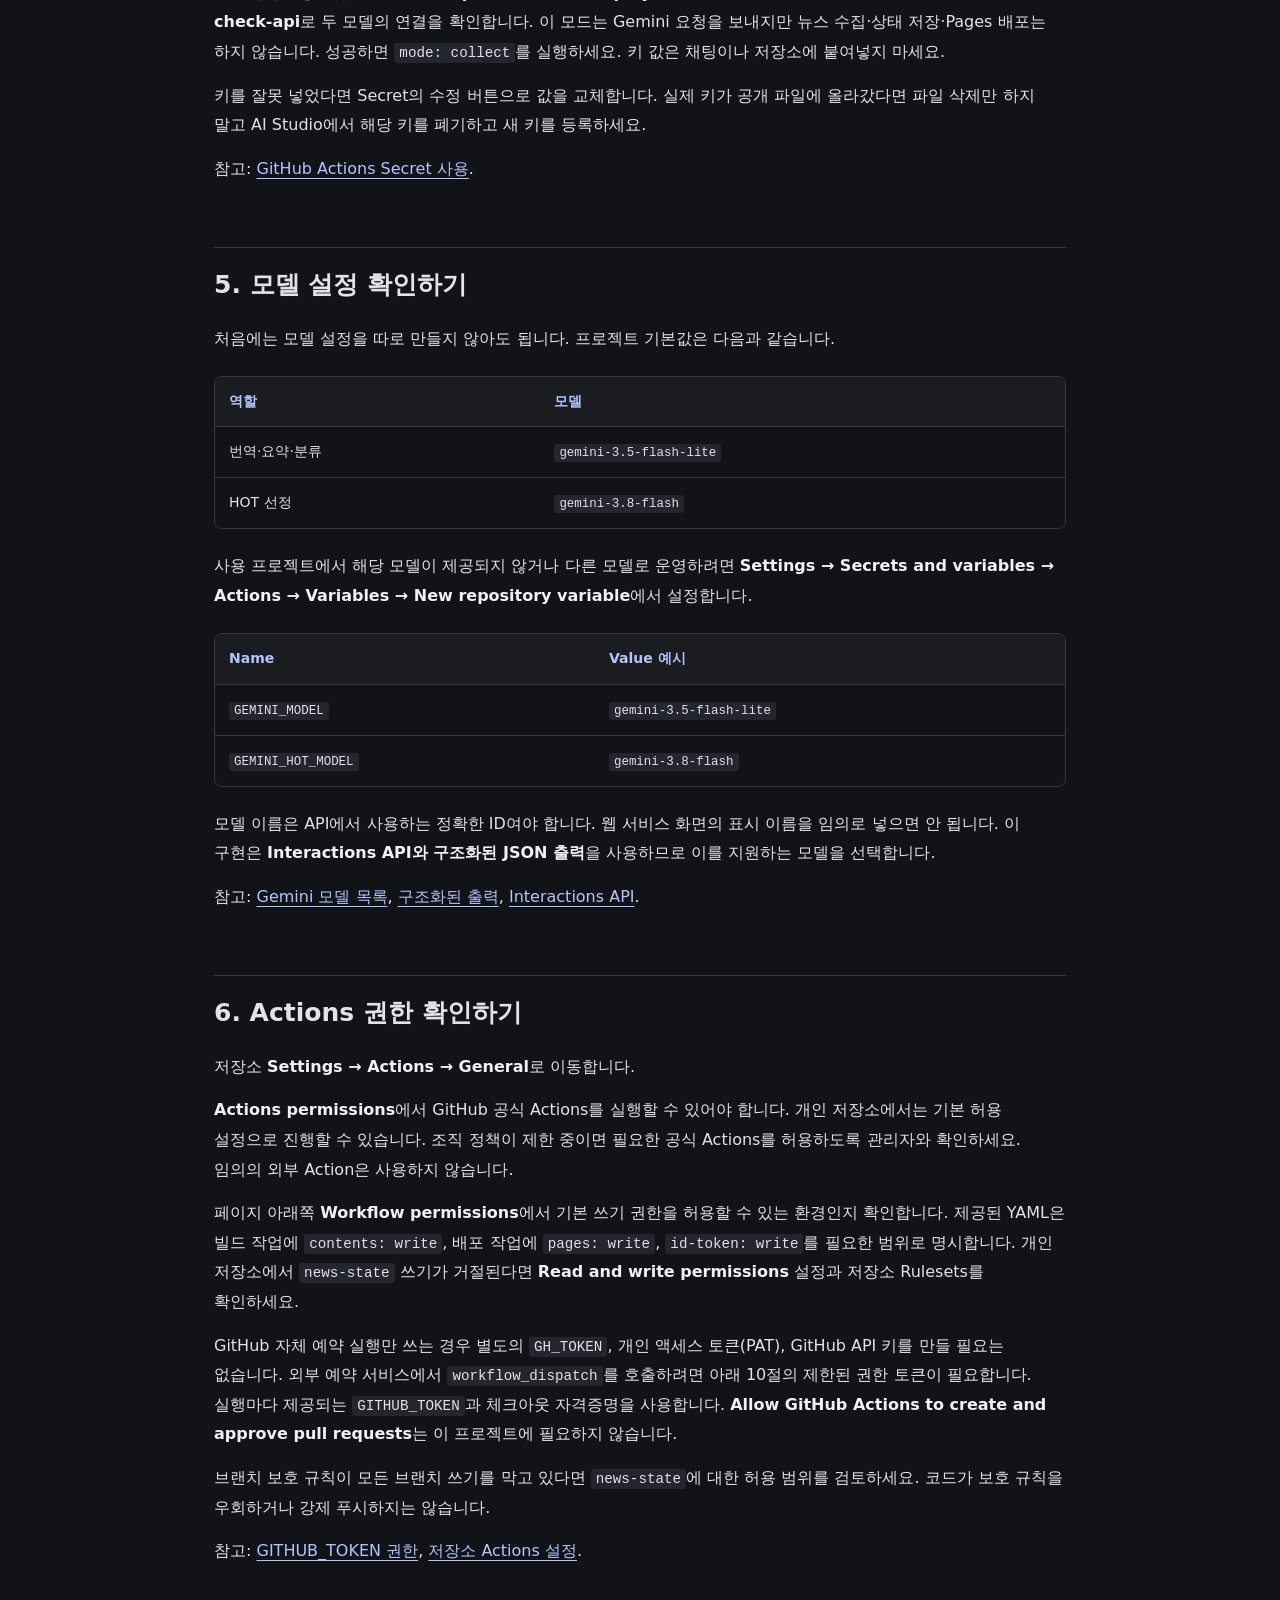
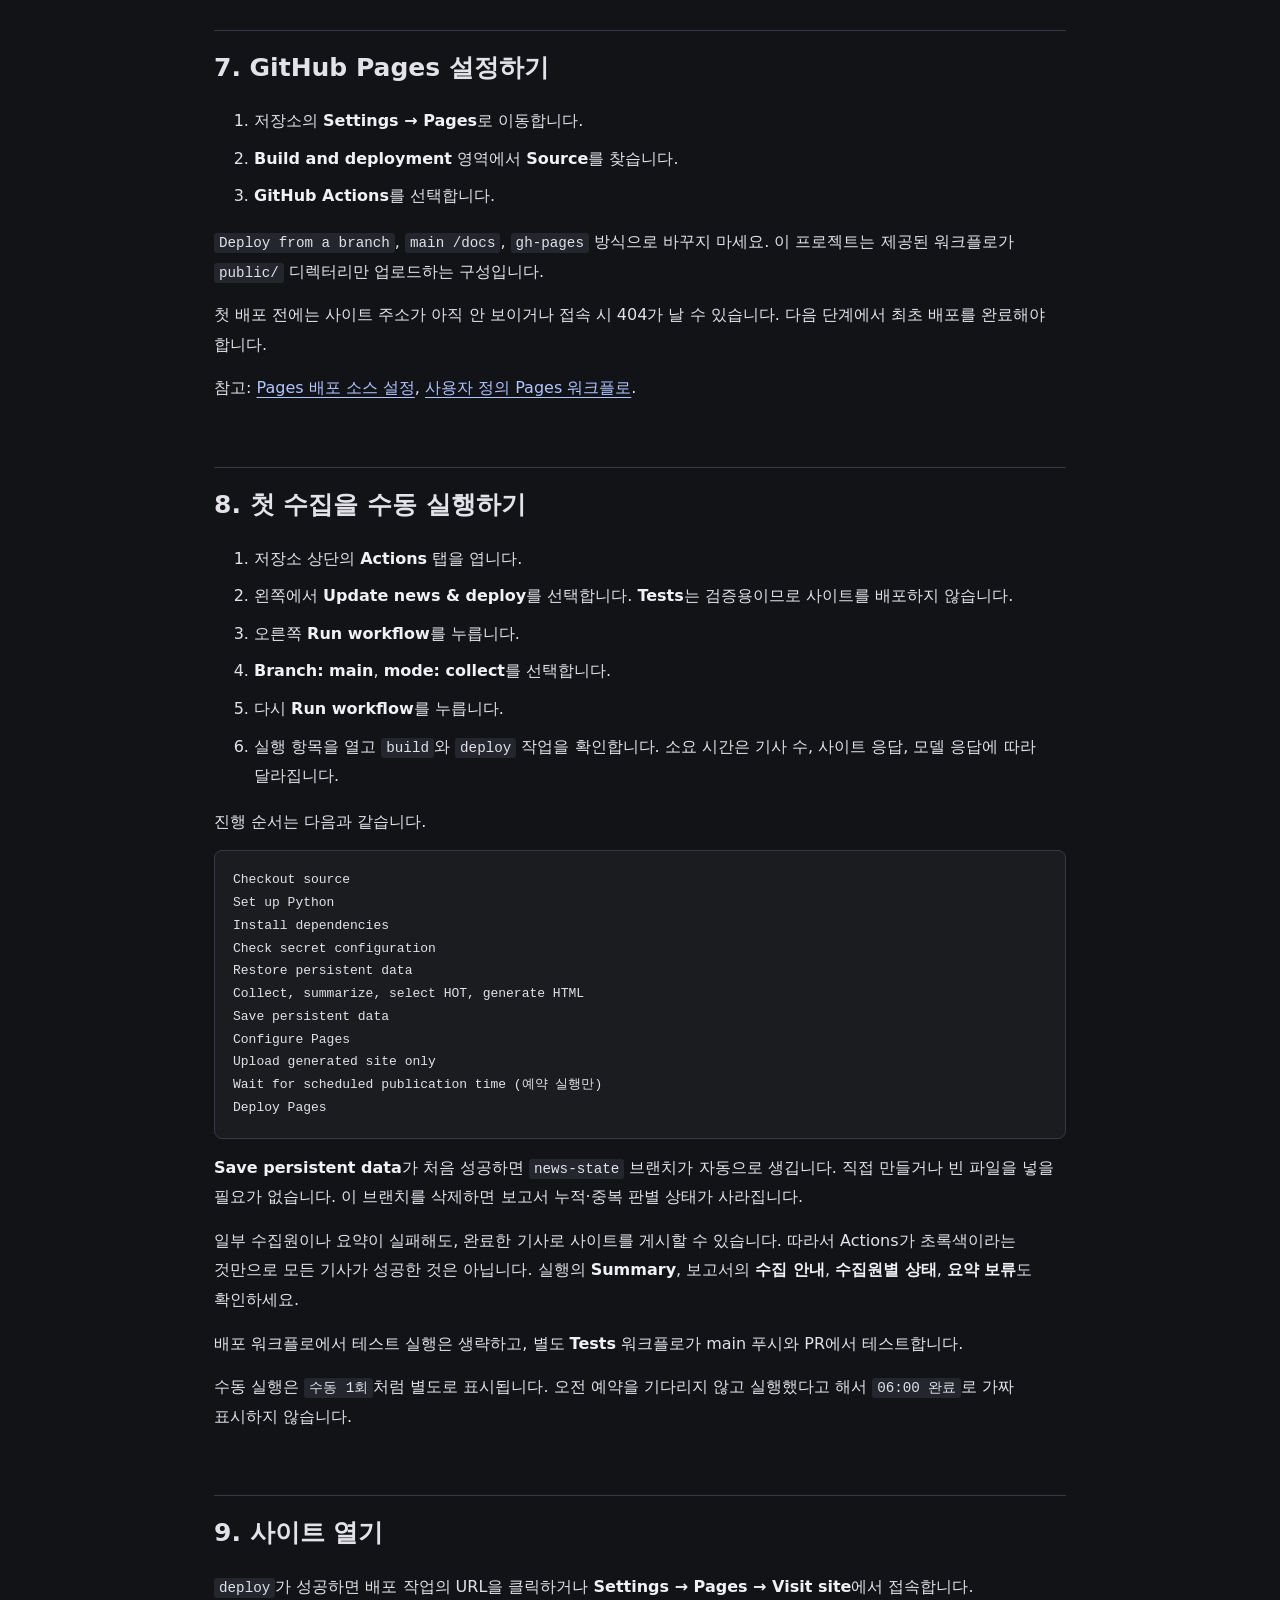
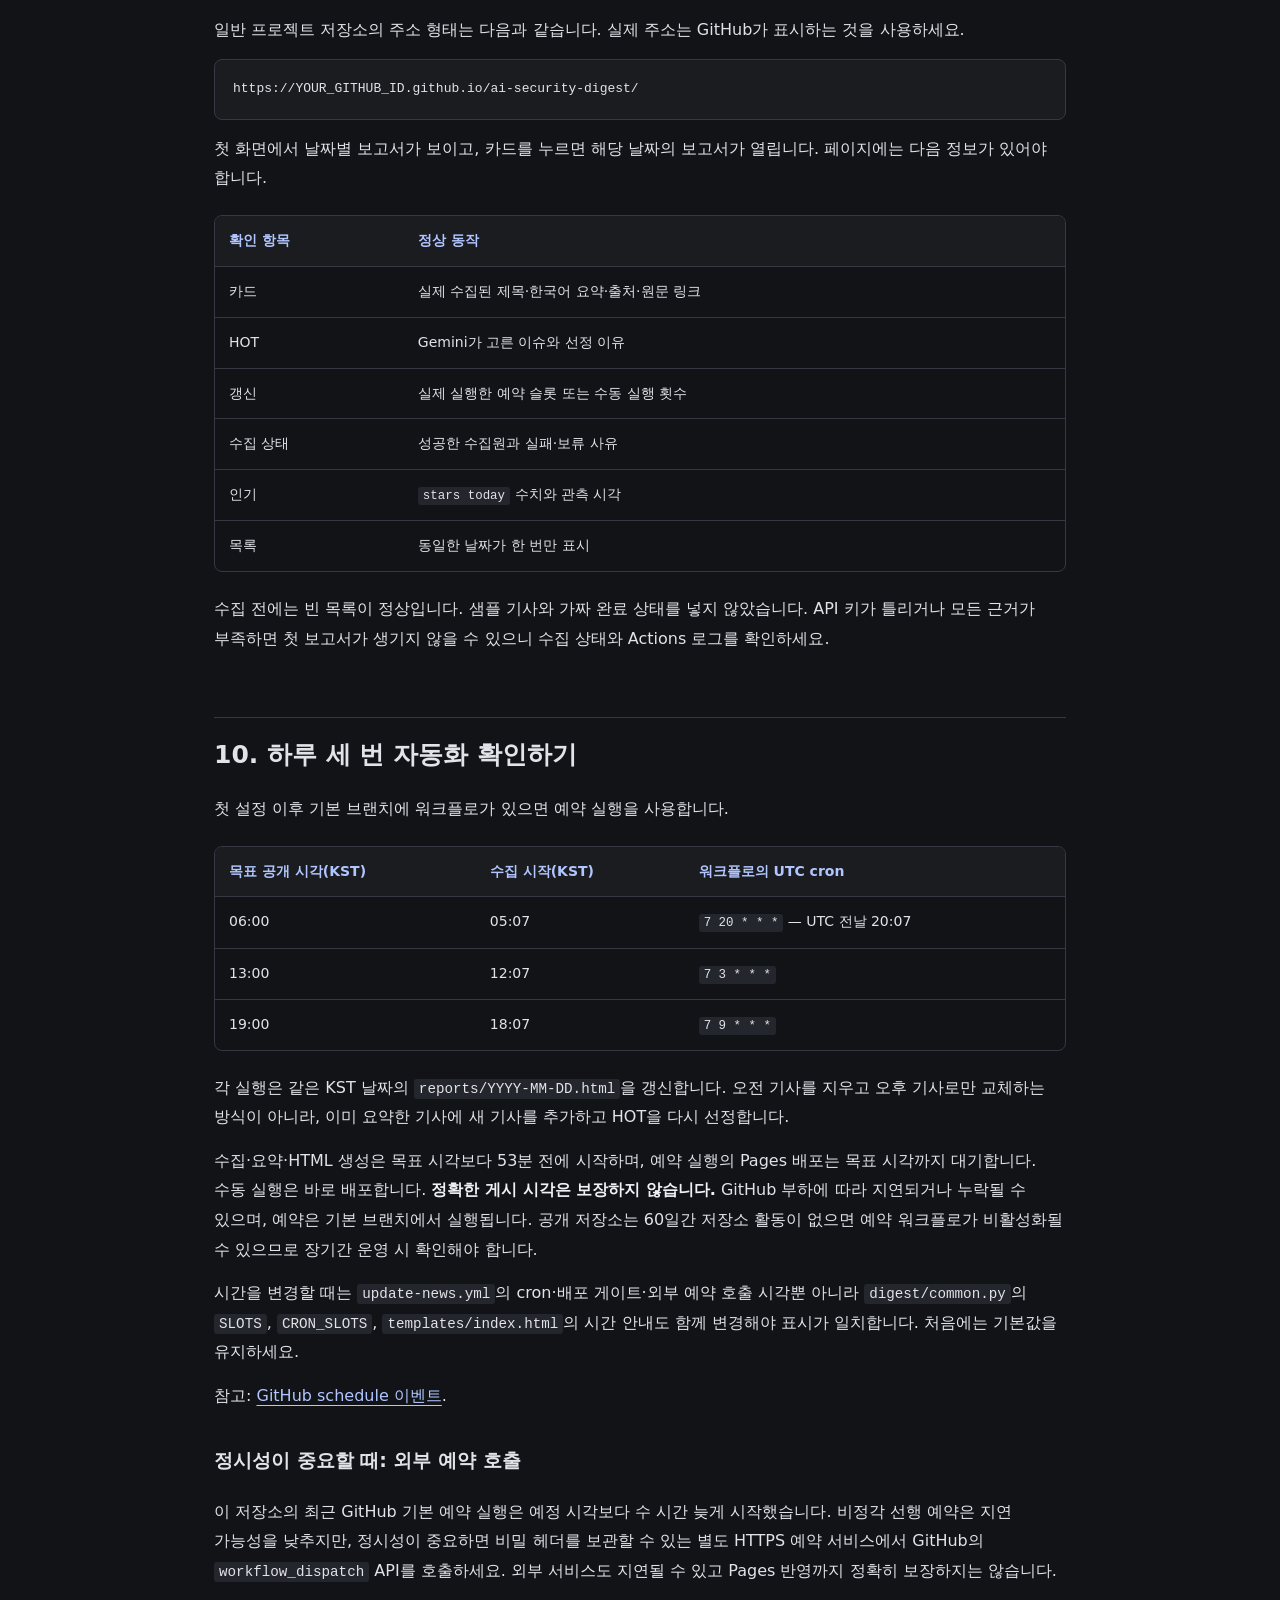
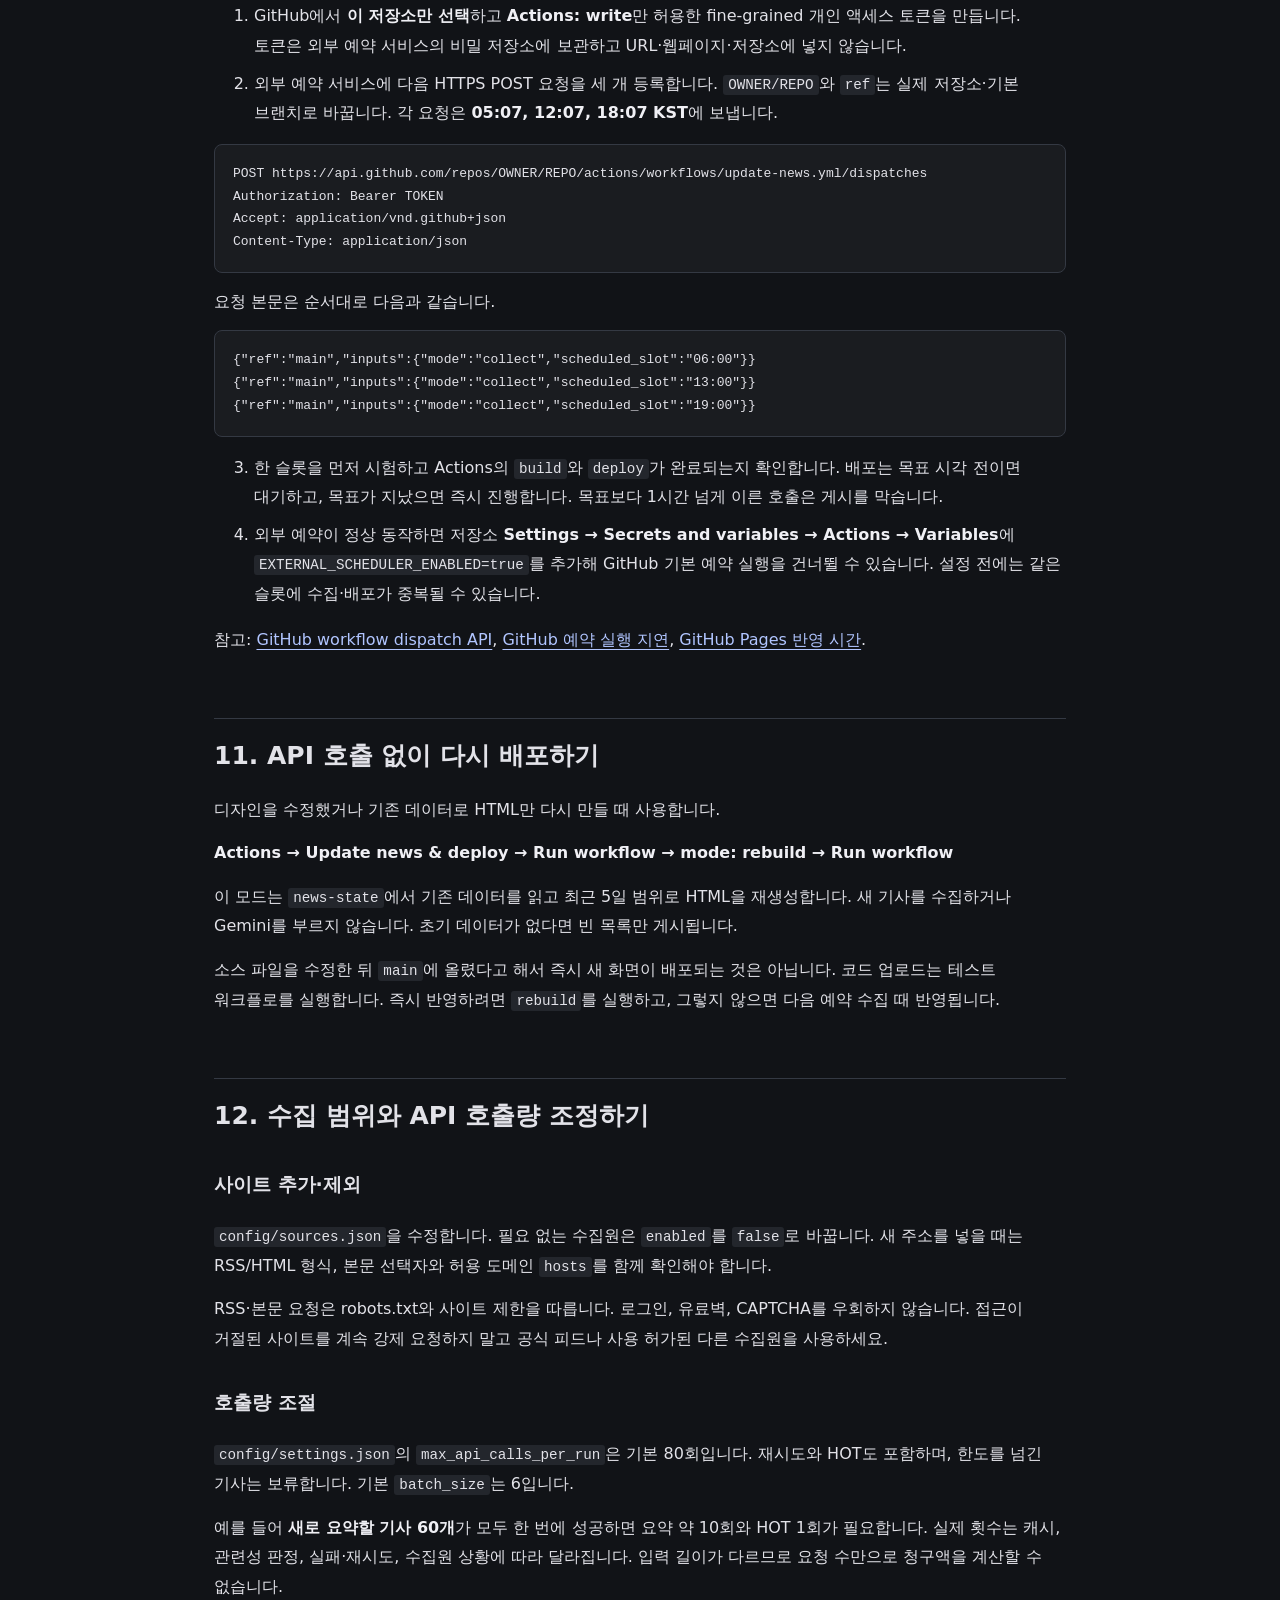
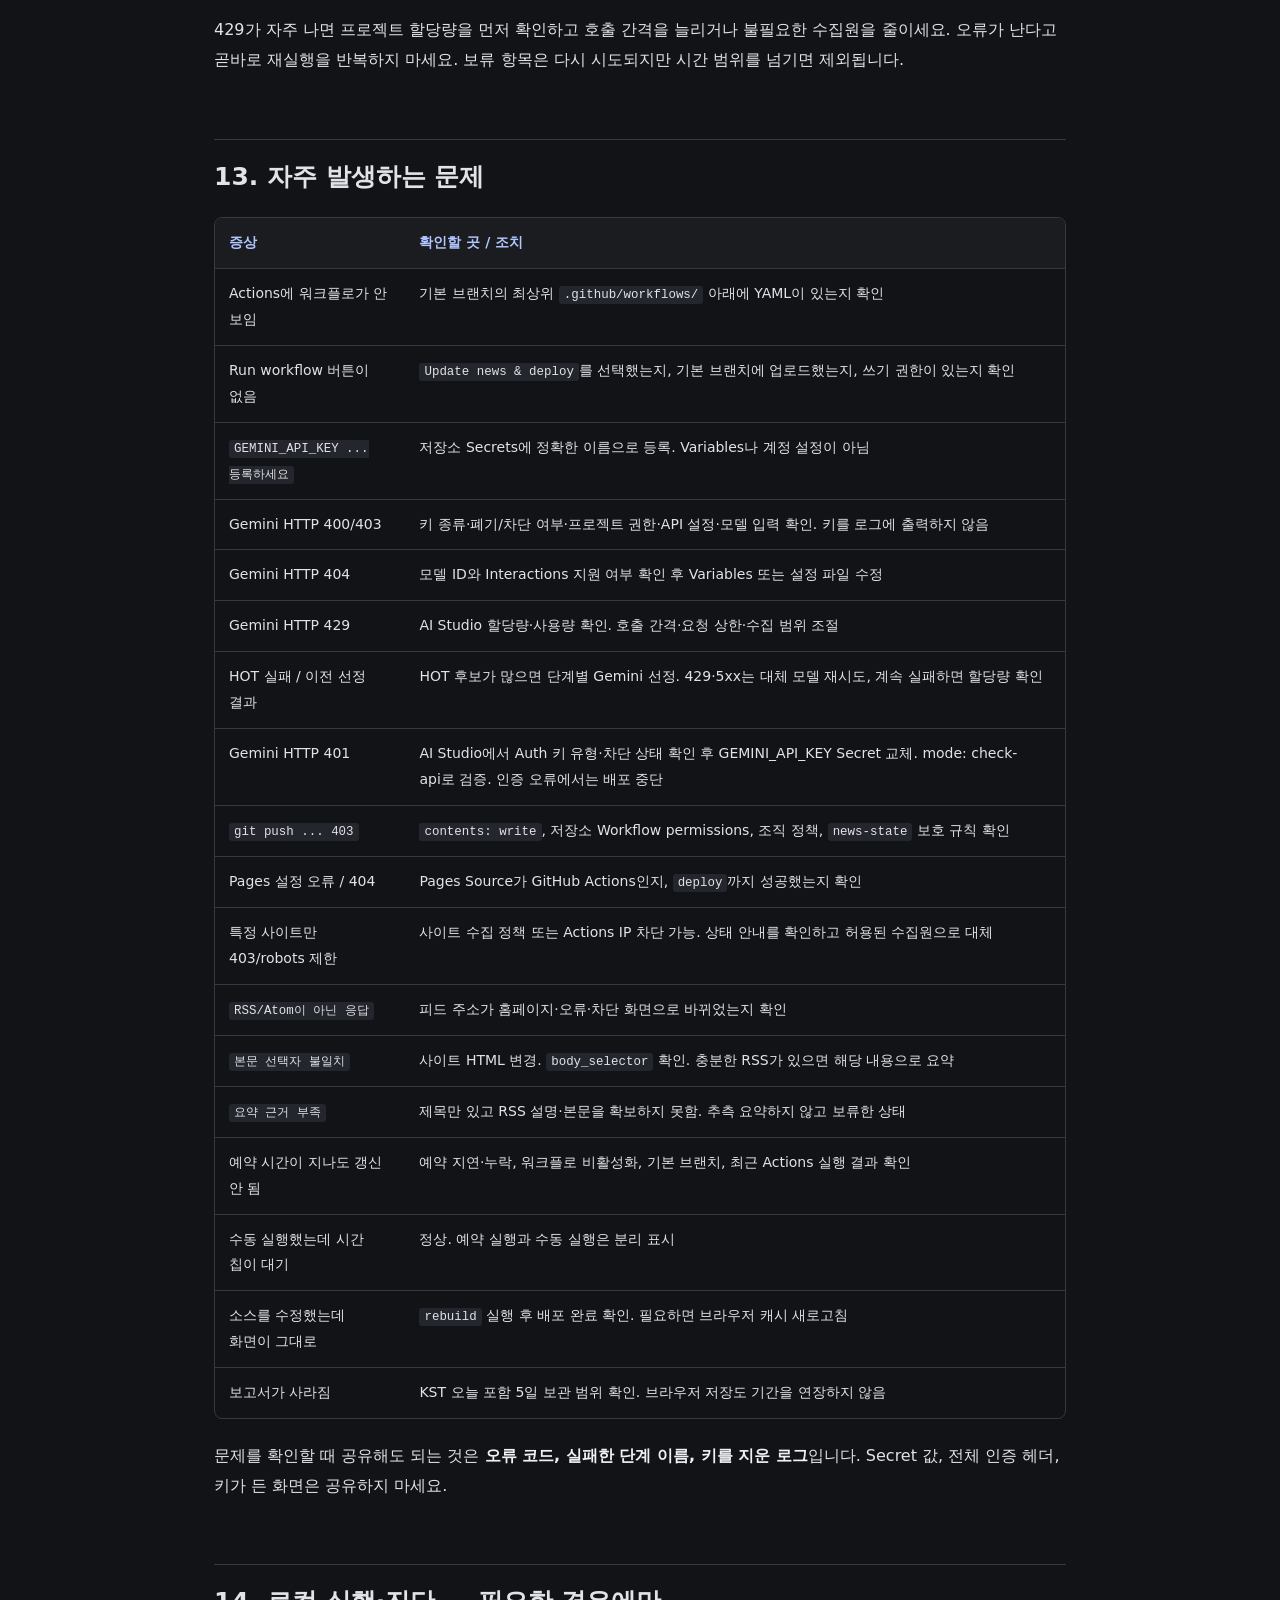
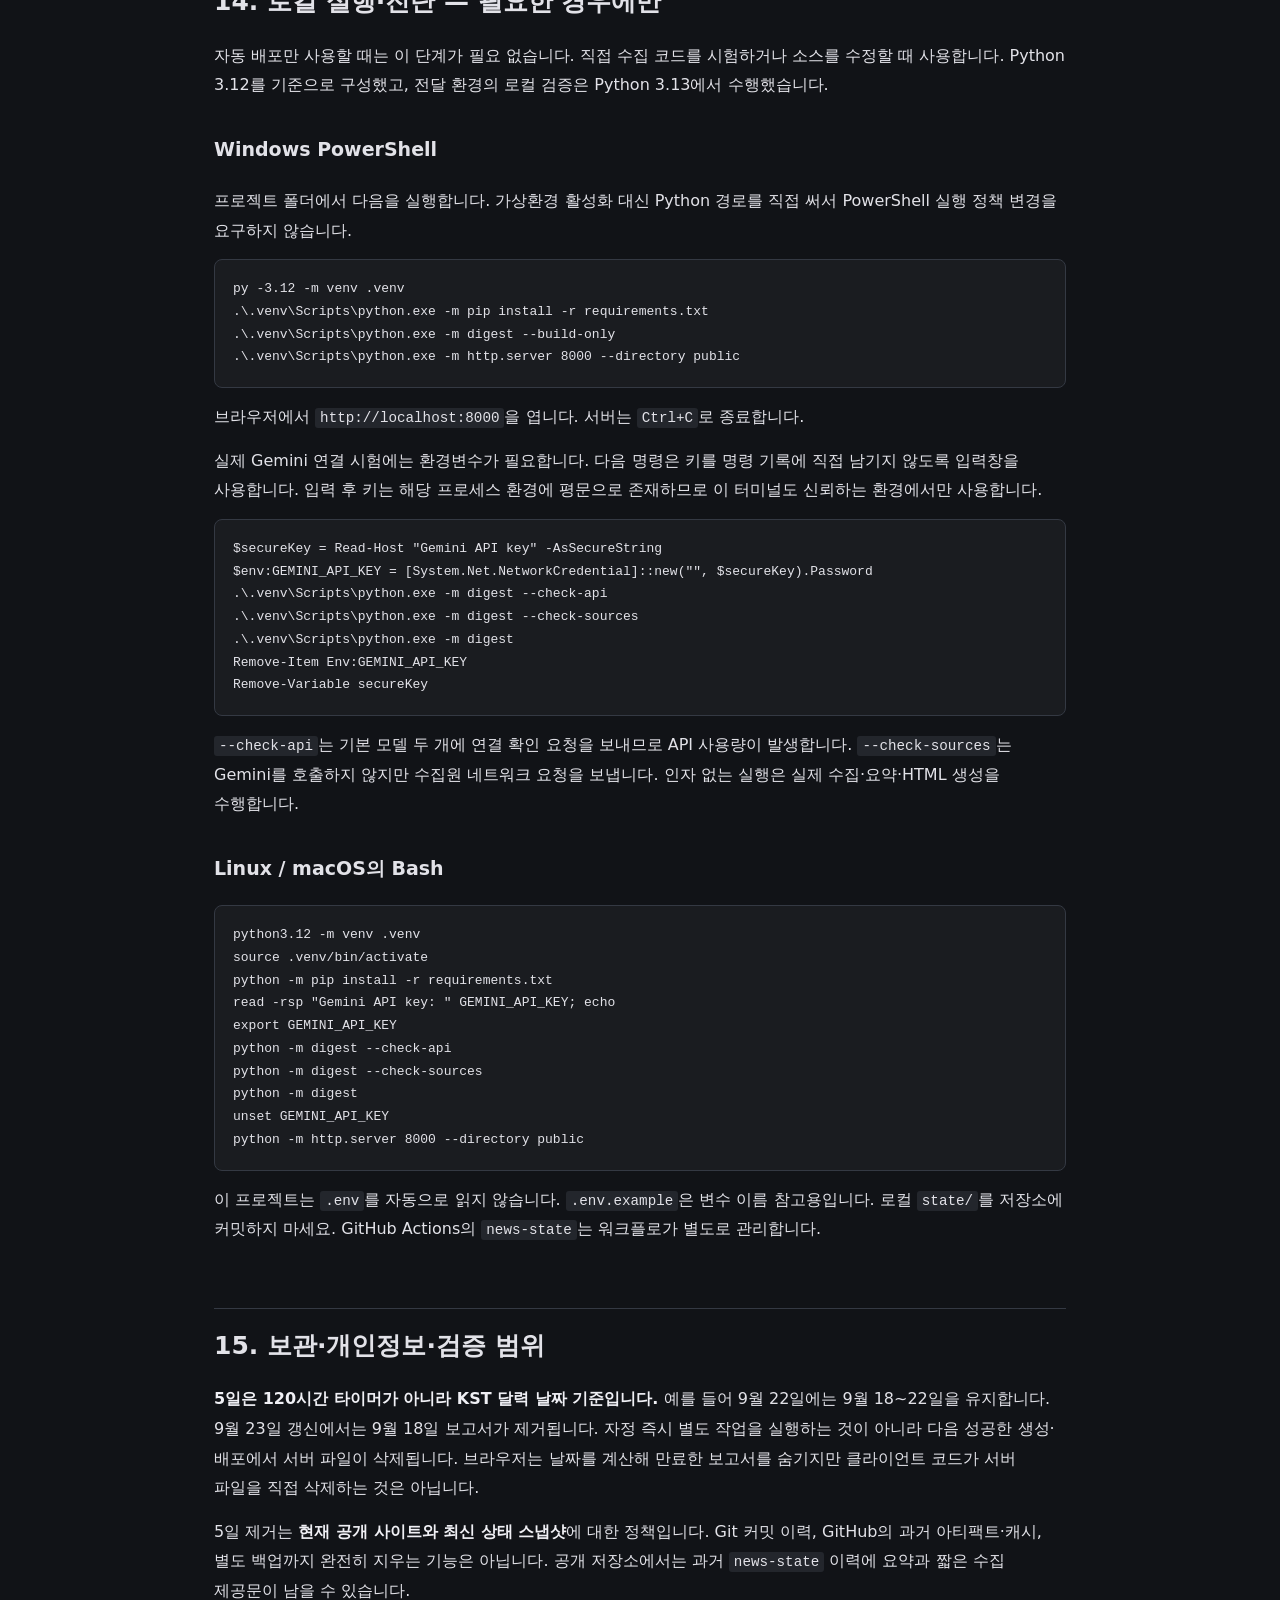
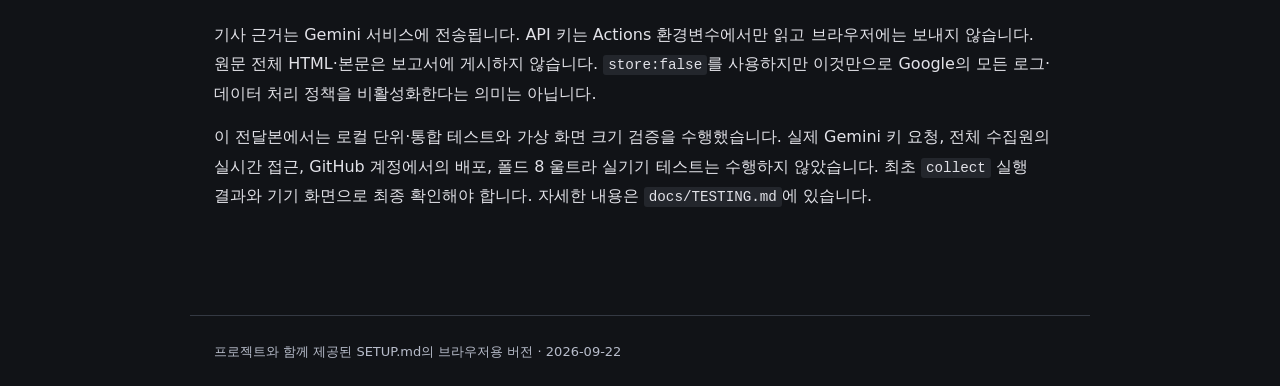
==== commit 02f771c8: "Diagnose Gemini auth failures and pace rate-limited calls" ====
--- a/SETUP.html
+++ b/SETUP.html
@@ -131,7 +131,7 @@
 <pre><code class="language-yaml">env:
   GEMINI_API_KEY: ${{ secrets.GEMINI_API_KEY }}
 </code></pre>
-<p>2026년 9월부터 Gemini의 기존 표준 키 요청이 거부됩니다. AI Studio에서 키 유형이 <strong>Auth</strong>인지 확인하고, 401 오류가 나면 새 인증 키를 만들어 <code>GEMINI_API_KEY</code> Secret을 교체한 뒤 수동 collect로 검증하세요. 키 값은 채팅이나 저장소에 붙여넣지 마세요.</p>
+<p>2026년 9월부터 Gemini의 기존 Standard 키 요청이 거부됩니다. AI Studio에서 키 유형이 <strong>Auth</strong>인지, 차단된 키는 아닌지 확인하고, 401 오류가 나면 새 Auth 키를 만들어 <code>GEMINI_API_KEY</code> Secret을 교체하세요. 변경을 기본 브랜치에 반영한 후 <strong>Actions → Update news &amp; deploy → Run workflow → Branch: main → mode: check-api</strong>로 두 모델의 연결을 확인합니다. 이 모드는 Gemini 요청을 보내지만 뉴스 수집·상태 저장·Pages 배포는 하지 않습니다. 성공하면 <code>mode: collect</code>를 실행하세요. 키 값은 채팅이나 저장소에 붙여넣지 마세요.</p>
 <p>키를 잘못 넣었다면 Secret의 수정 버튼으로 값을 교체합니다. 실제 키가 공개 파일에 올라갔다면 파일 삭제만 하지 말고 AI Studio에서 해당 키를 폐기하고 새 키를 등록하세요.</p>
 <p>참고: <a href="https://docs.github.com/en/actions/how-tos/write-workflows/choose-what-workflows-do/use-secrets" rel="noopener noreferrer" target="_blank">GitHub Actions Secret 사용</a>.</p>
 <h2 id="step-5">5. 모델 설정 확인하기</h2>
@@ -355,7 +355,7 @@
 <tr>
 <td>HOT 실패 / 이전 선정 결과</td>
 <td>HOT 후보가 많으면 단계별 Gemini 선정. 429·5xx는 대체 모델 재시도, 계속 실패하면 할당량 확인</td>
-</tr><tr><td>Gemini HTTP 401</td><td>AI Studio에서 Auth 키 상태 확인 및 GEMINI_API_KEY Secret 교체. 인증 오류에서는 배포 중단</td>
+</tr><tr><td>Gemini HTTP 401</td><td>AI Studio에서 Auth 키 유형·차단 상태 확인 후 GEMINI_API_KEY Secret 교체. mode: check-api로 검증. 인증 오류에서는 배포 중단</td>
 </tr>
 <tr>
 <td><code>git push ... 403</code></td>
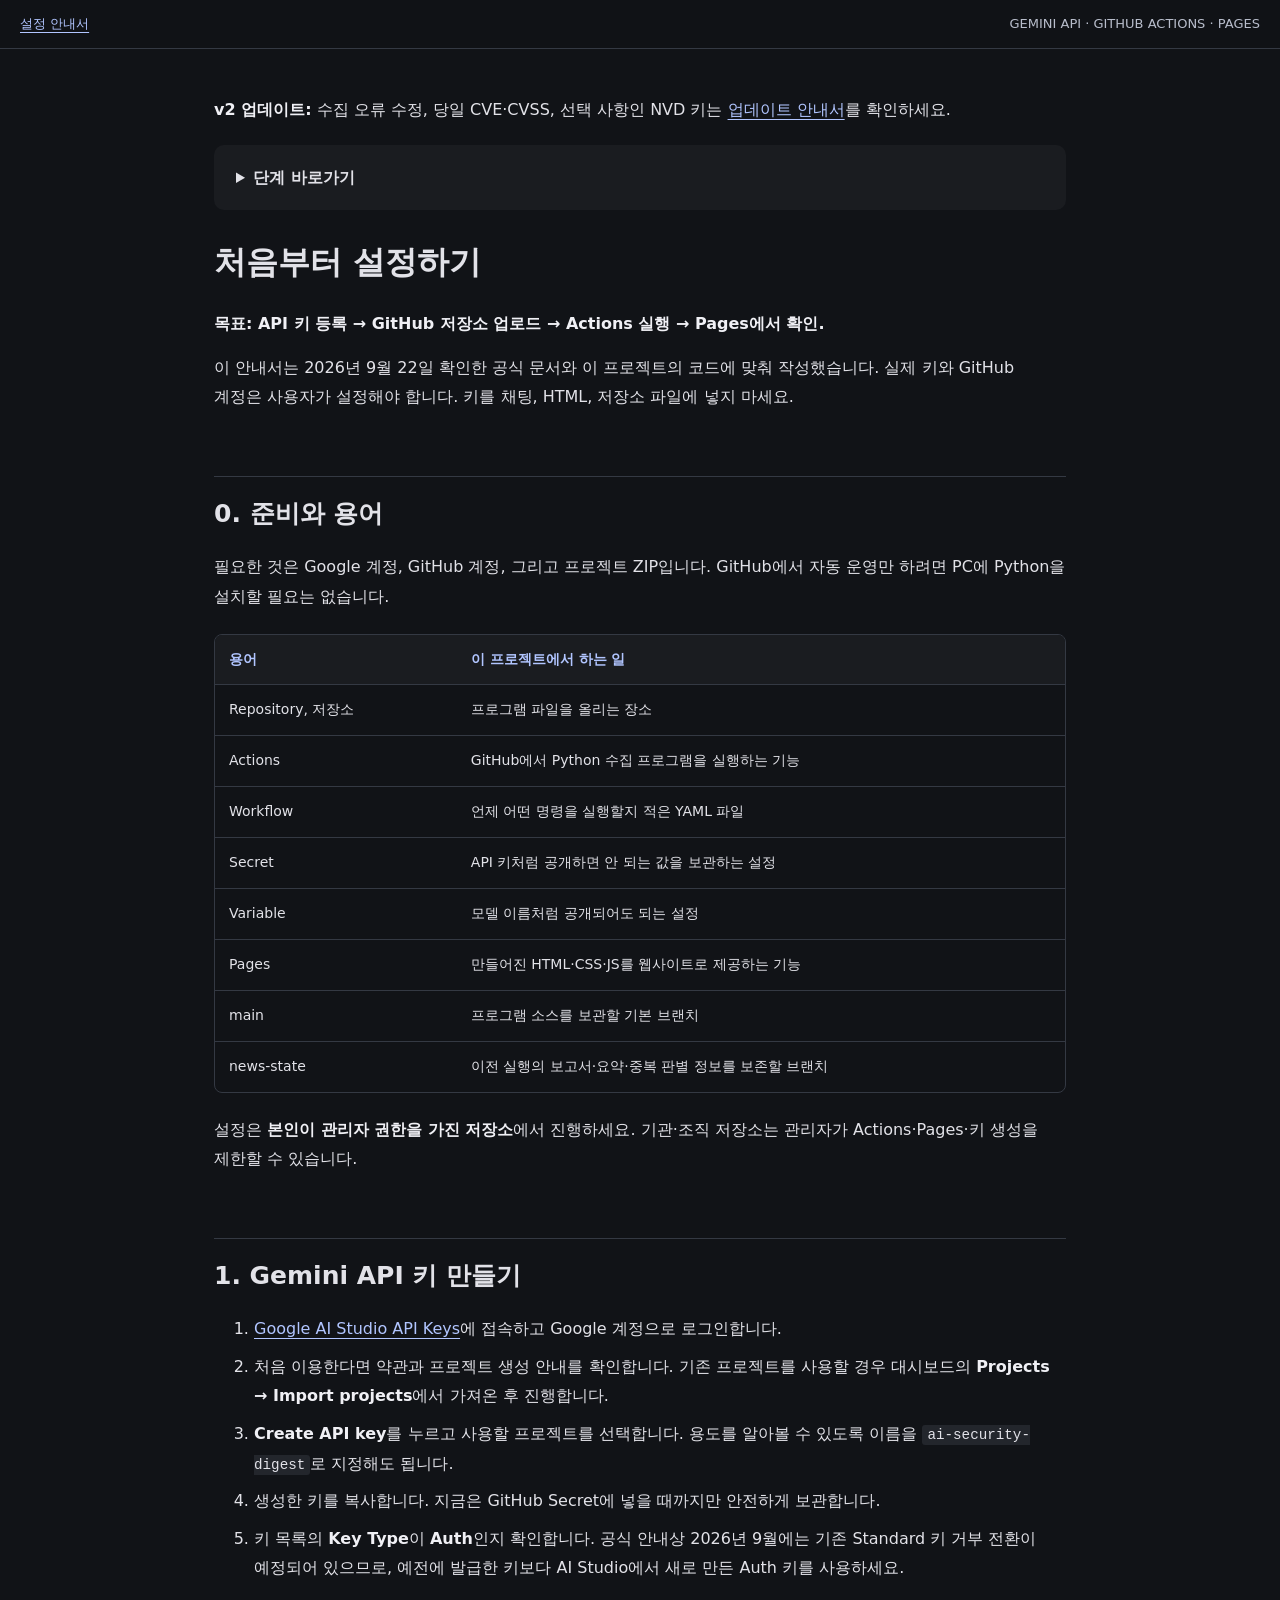
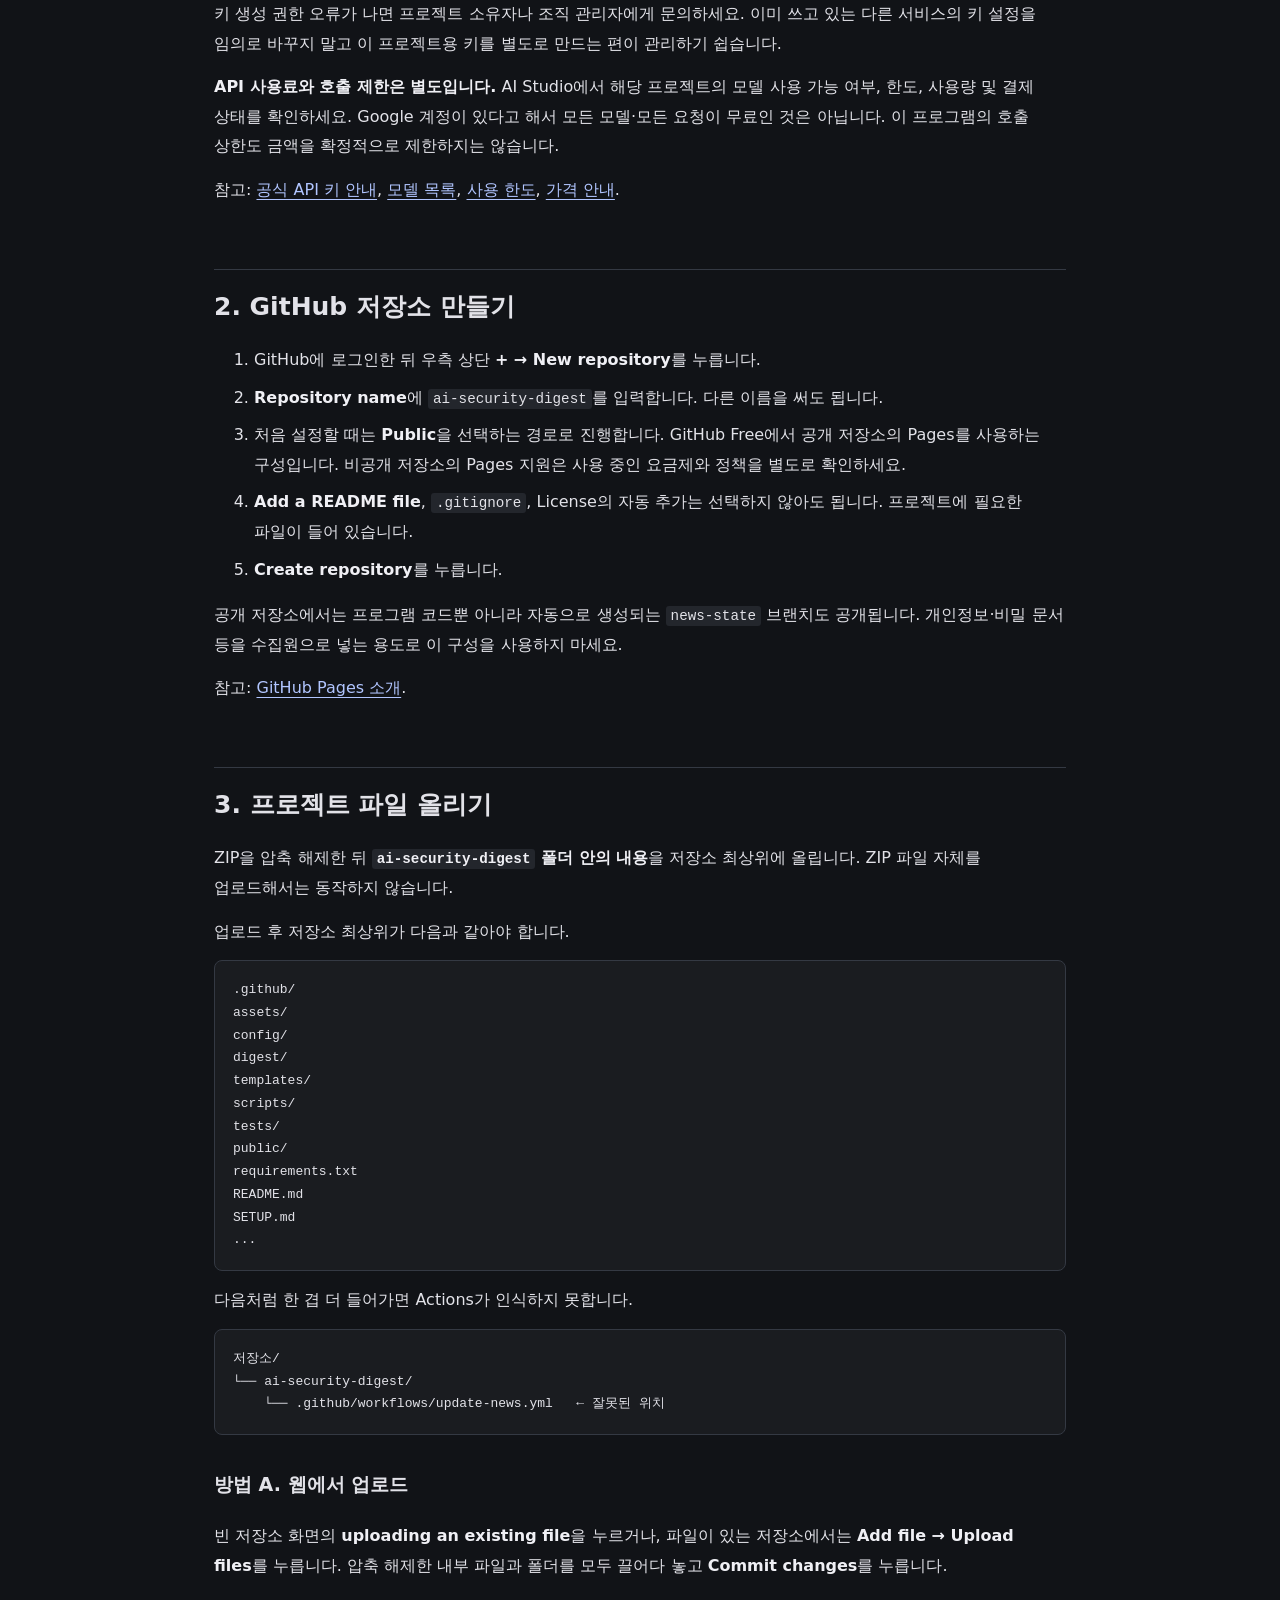
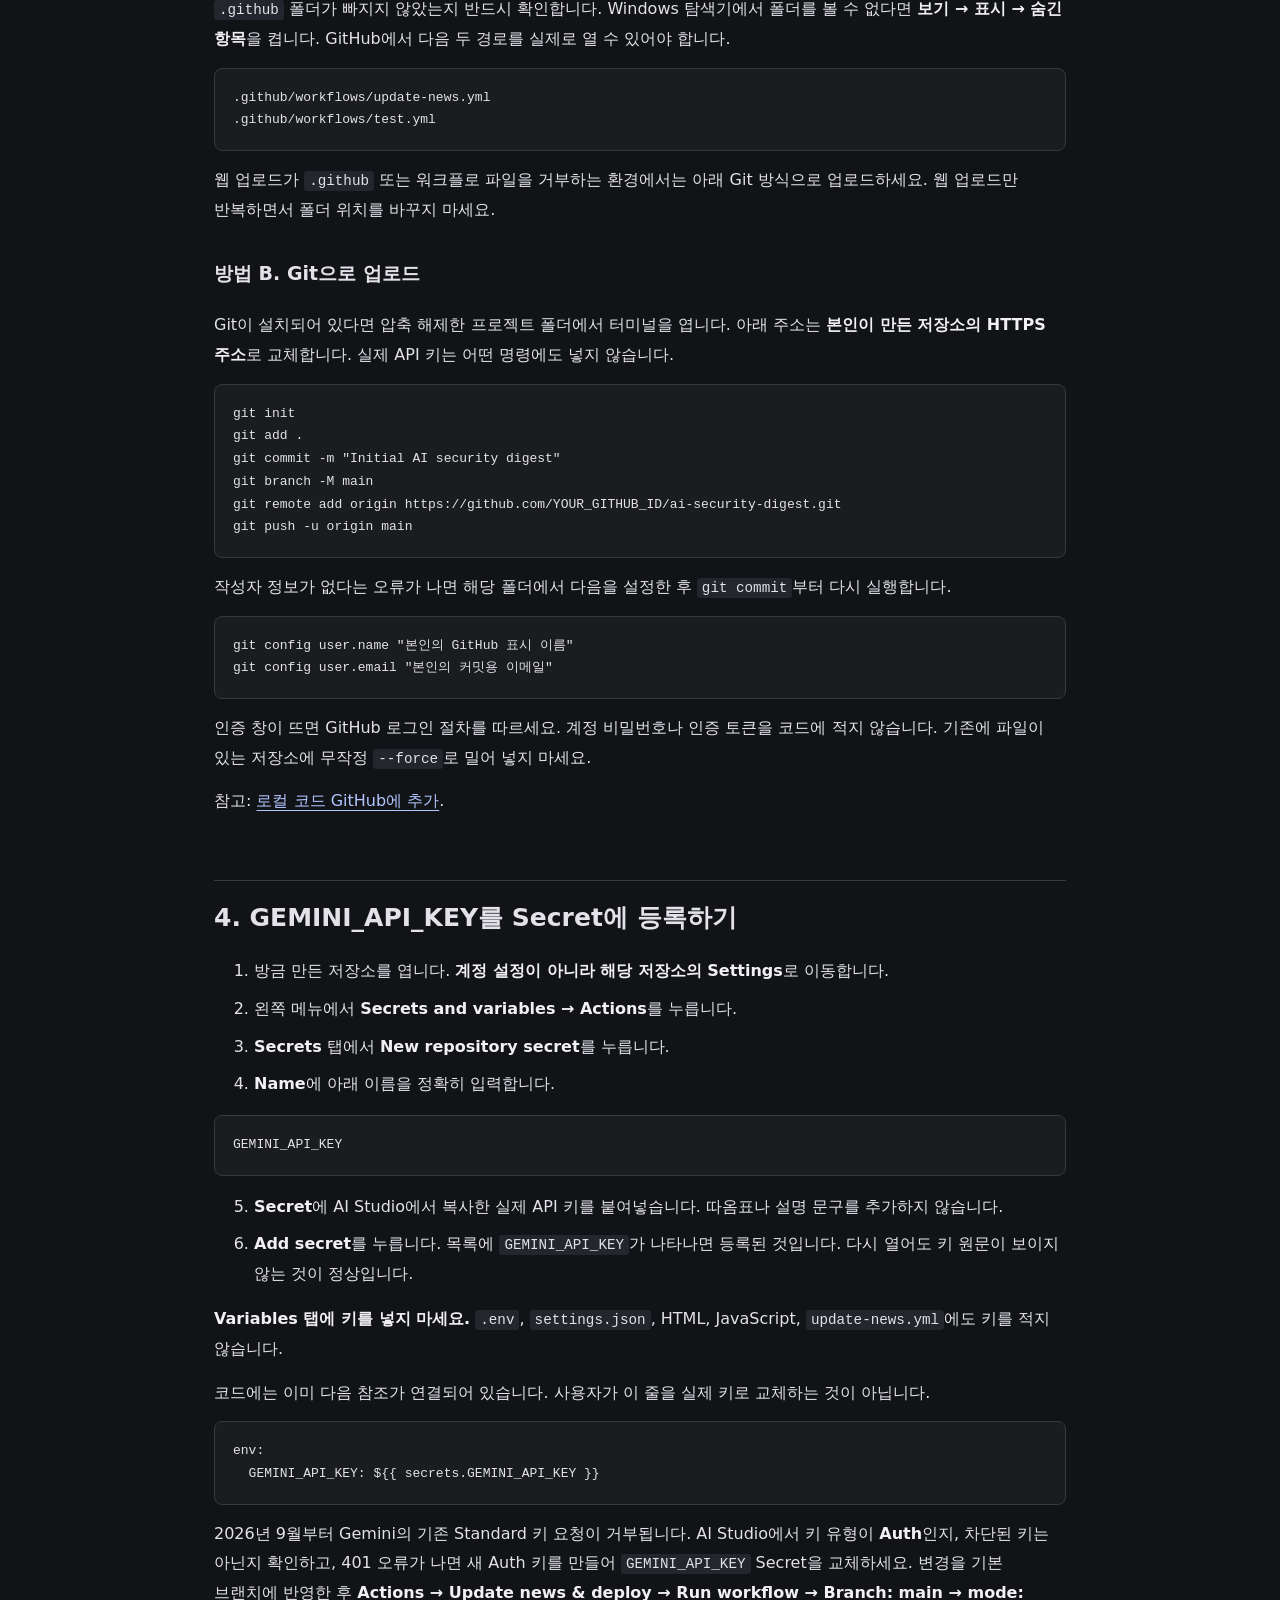
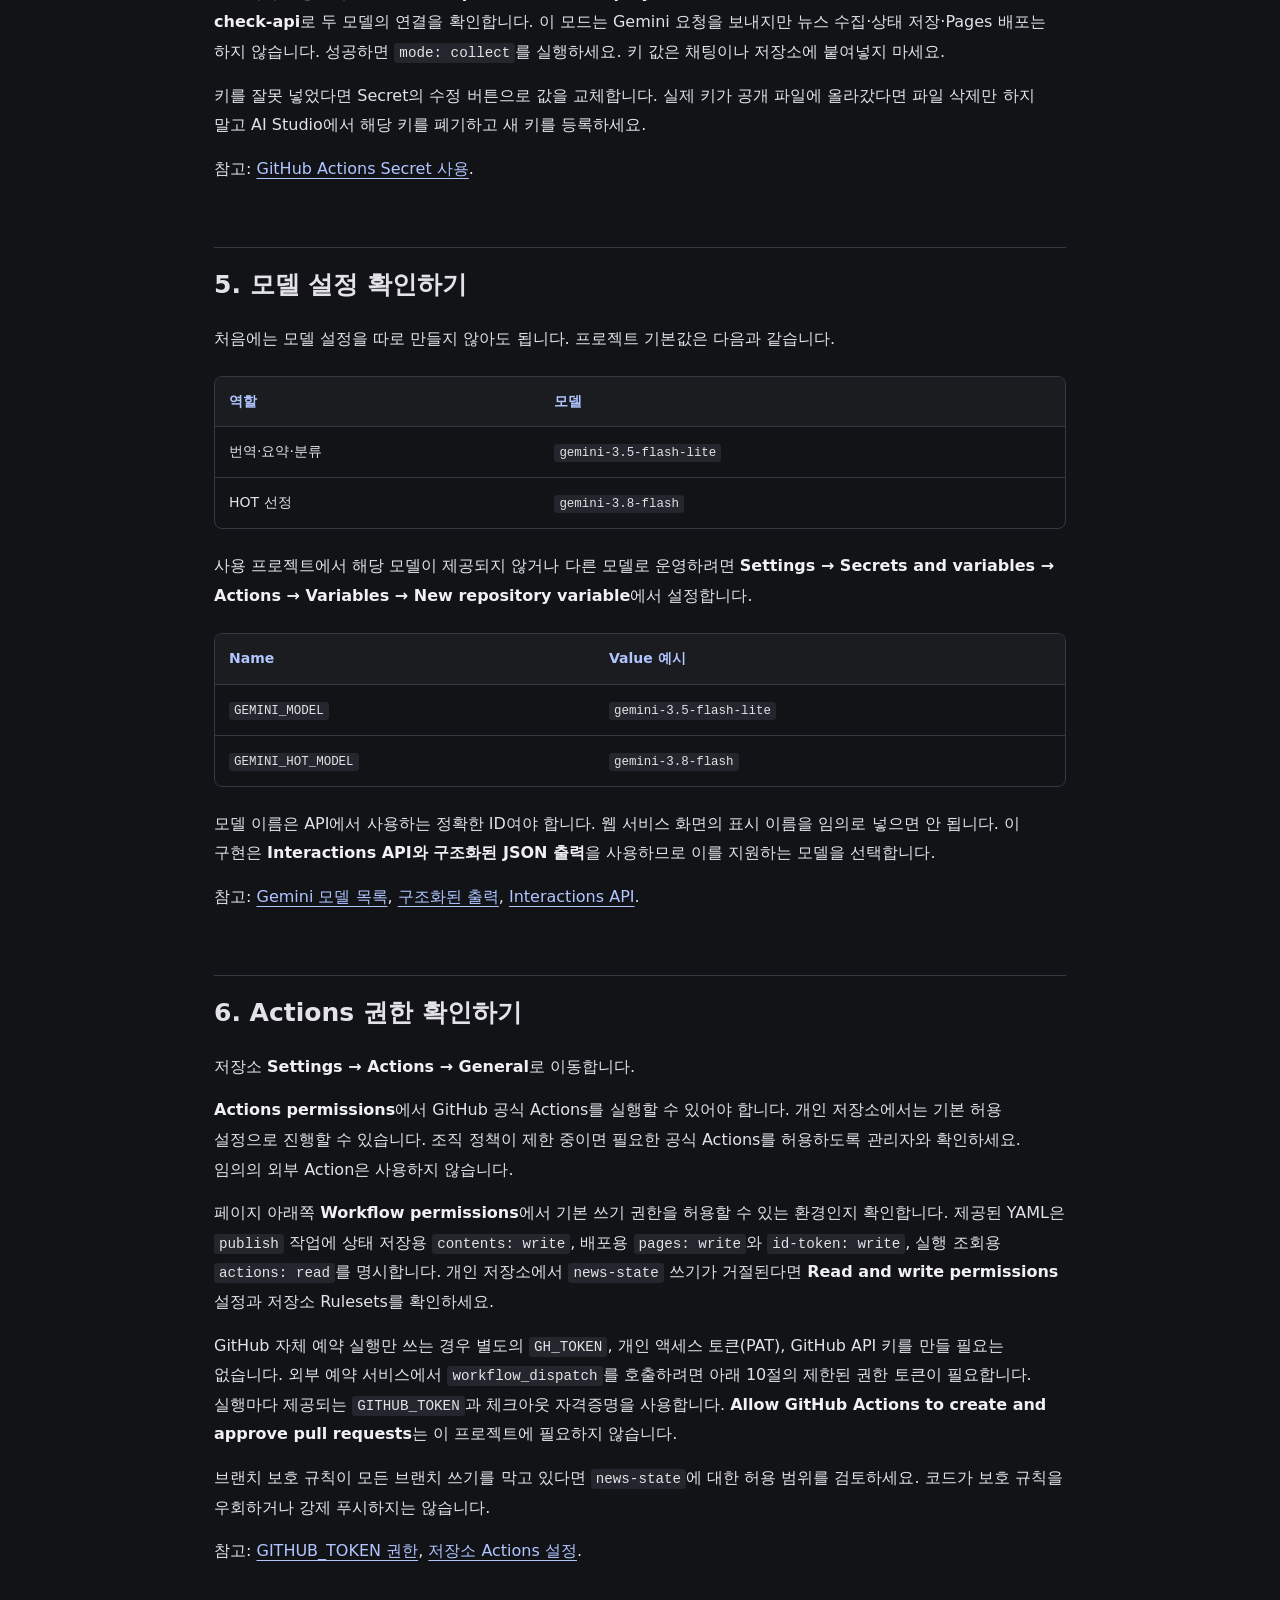
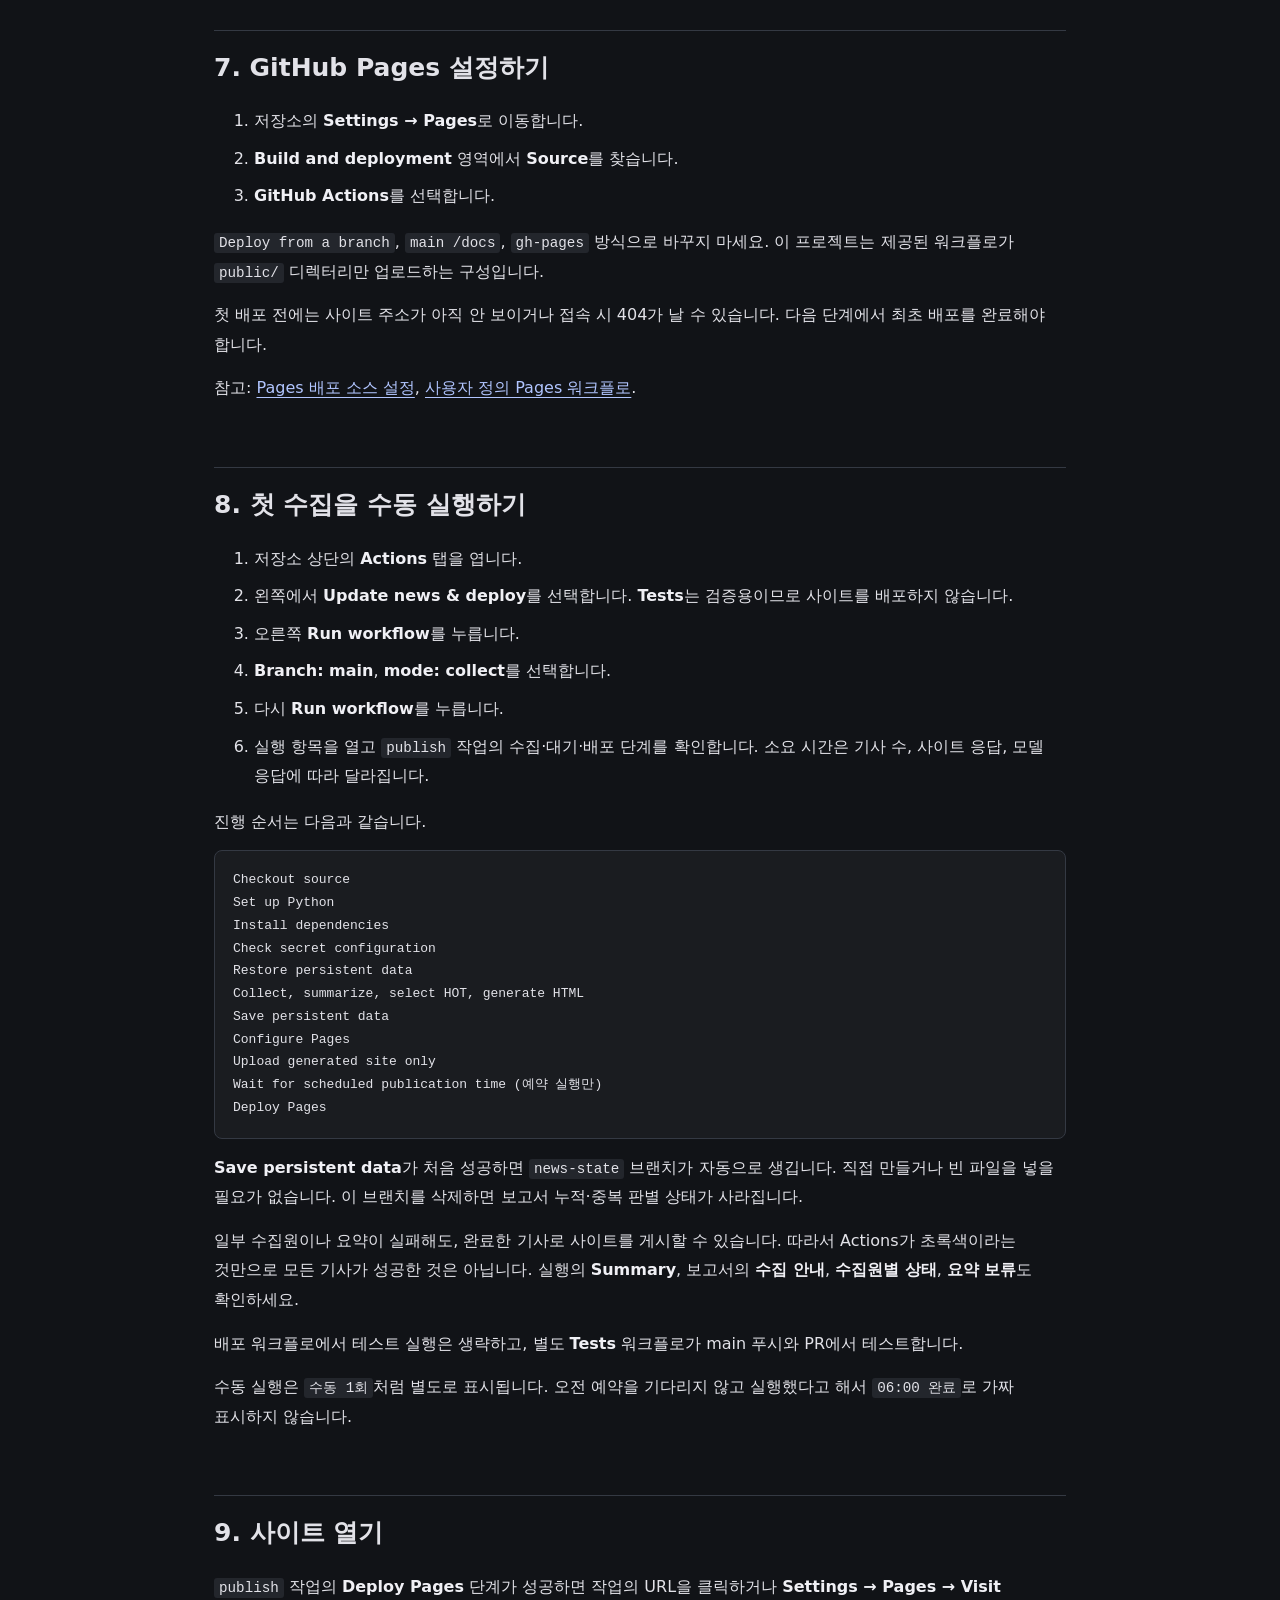
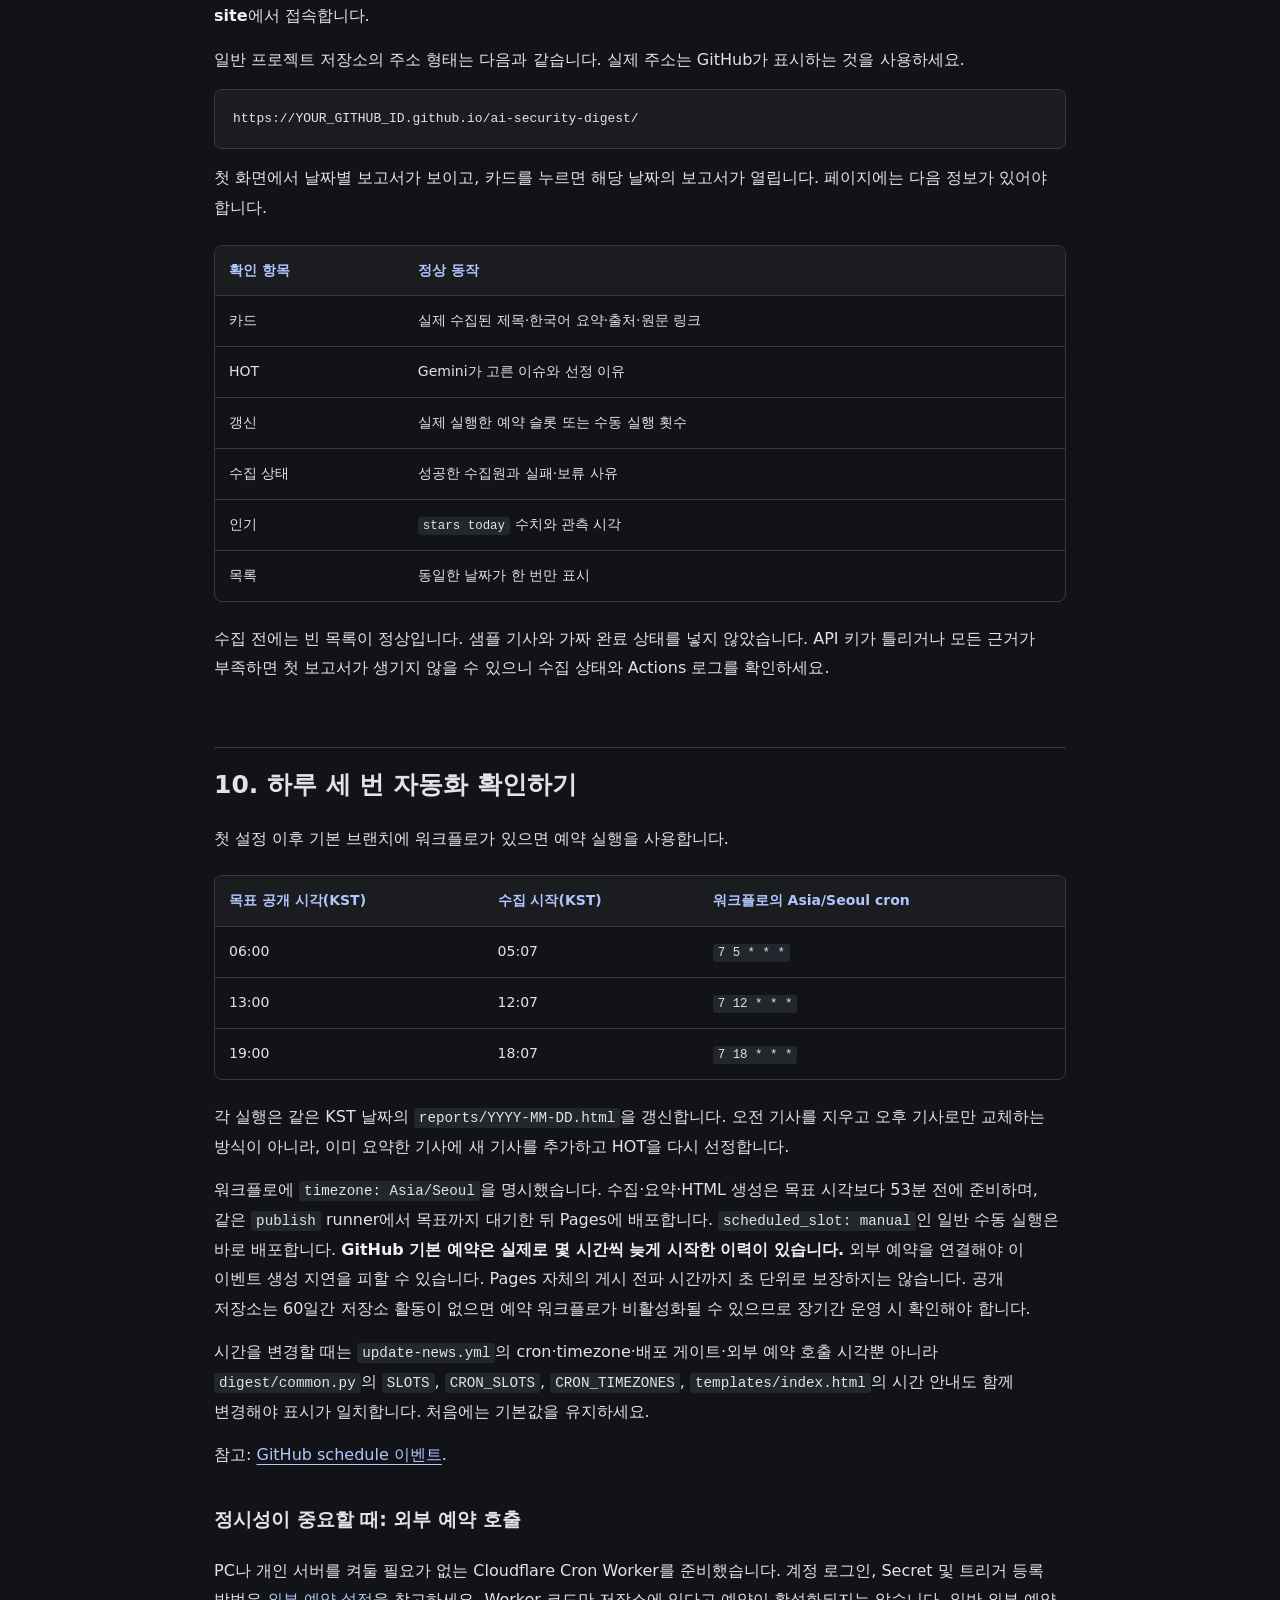
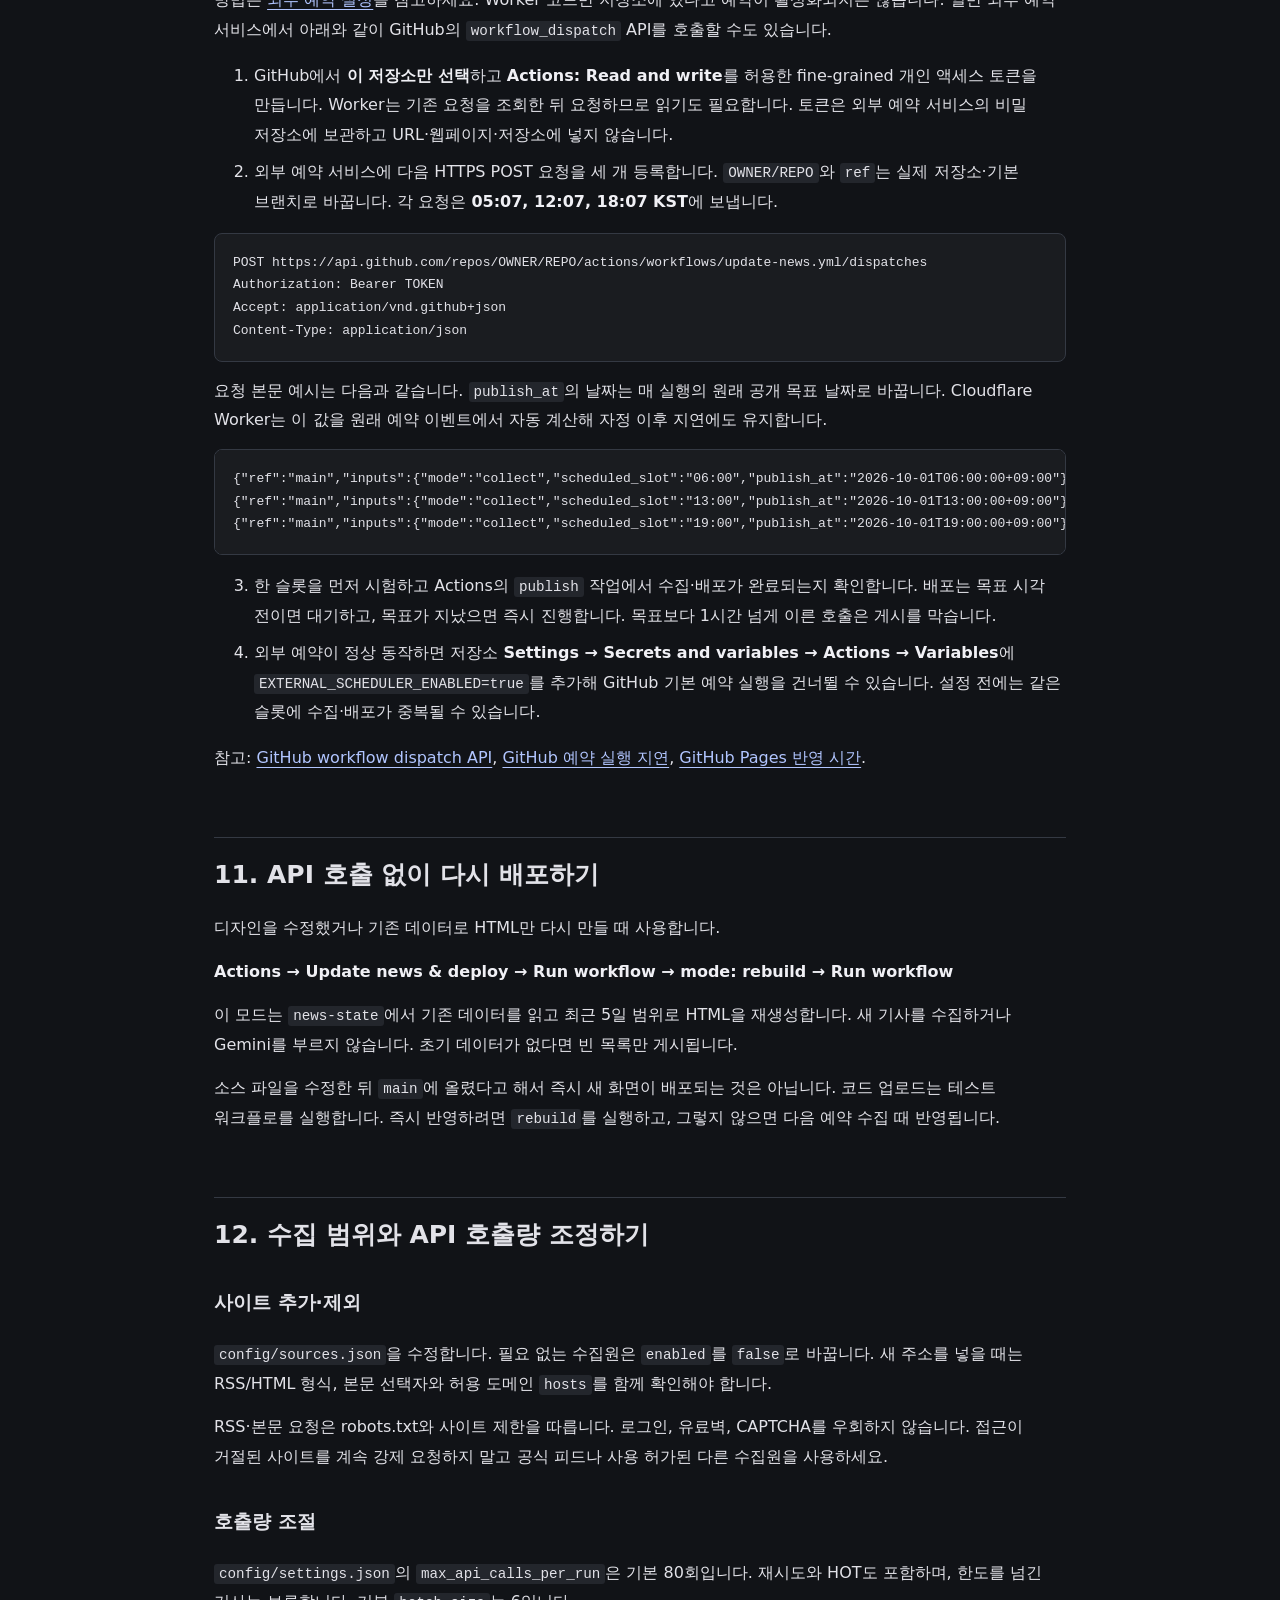
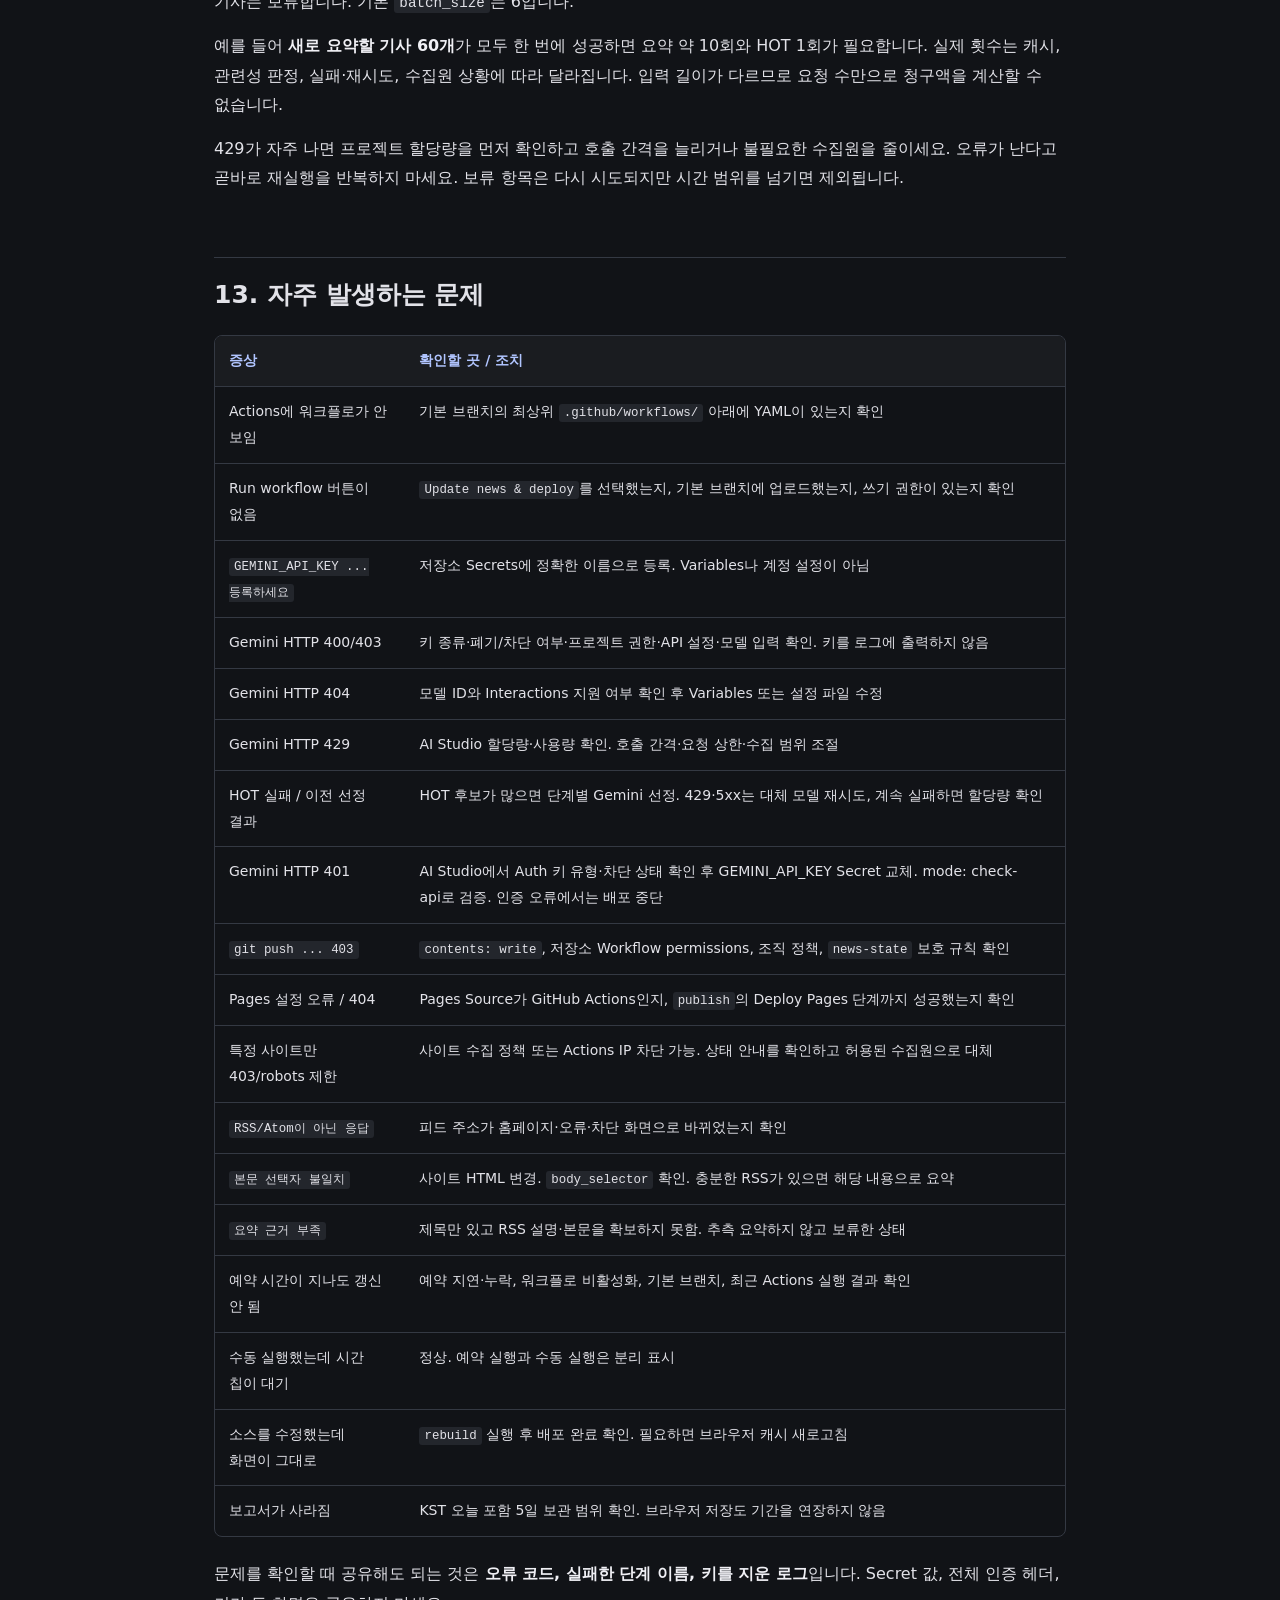
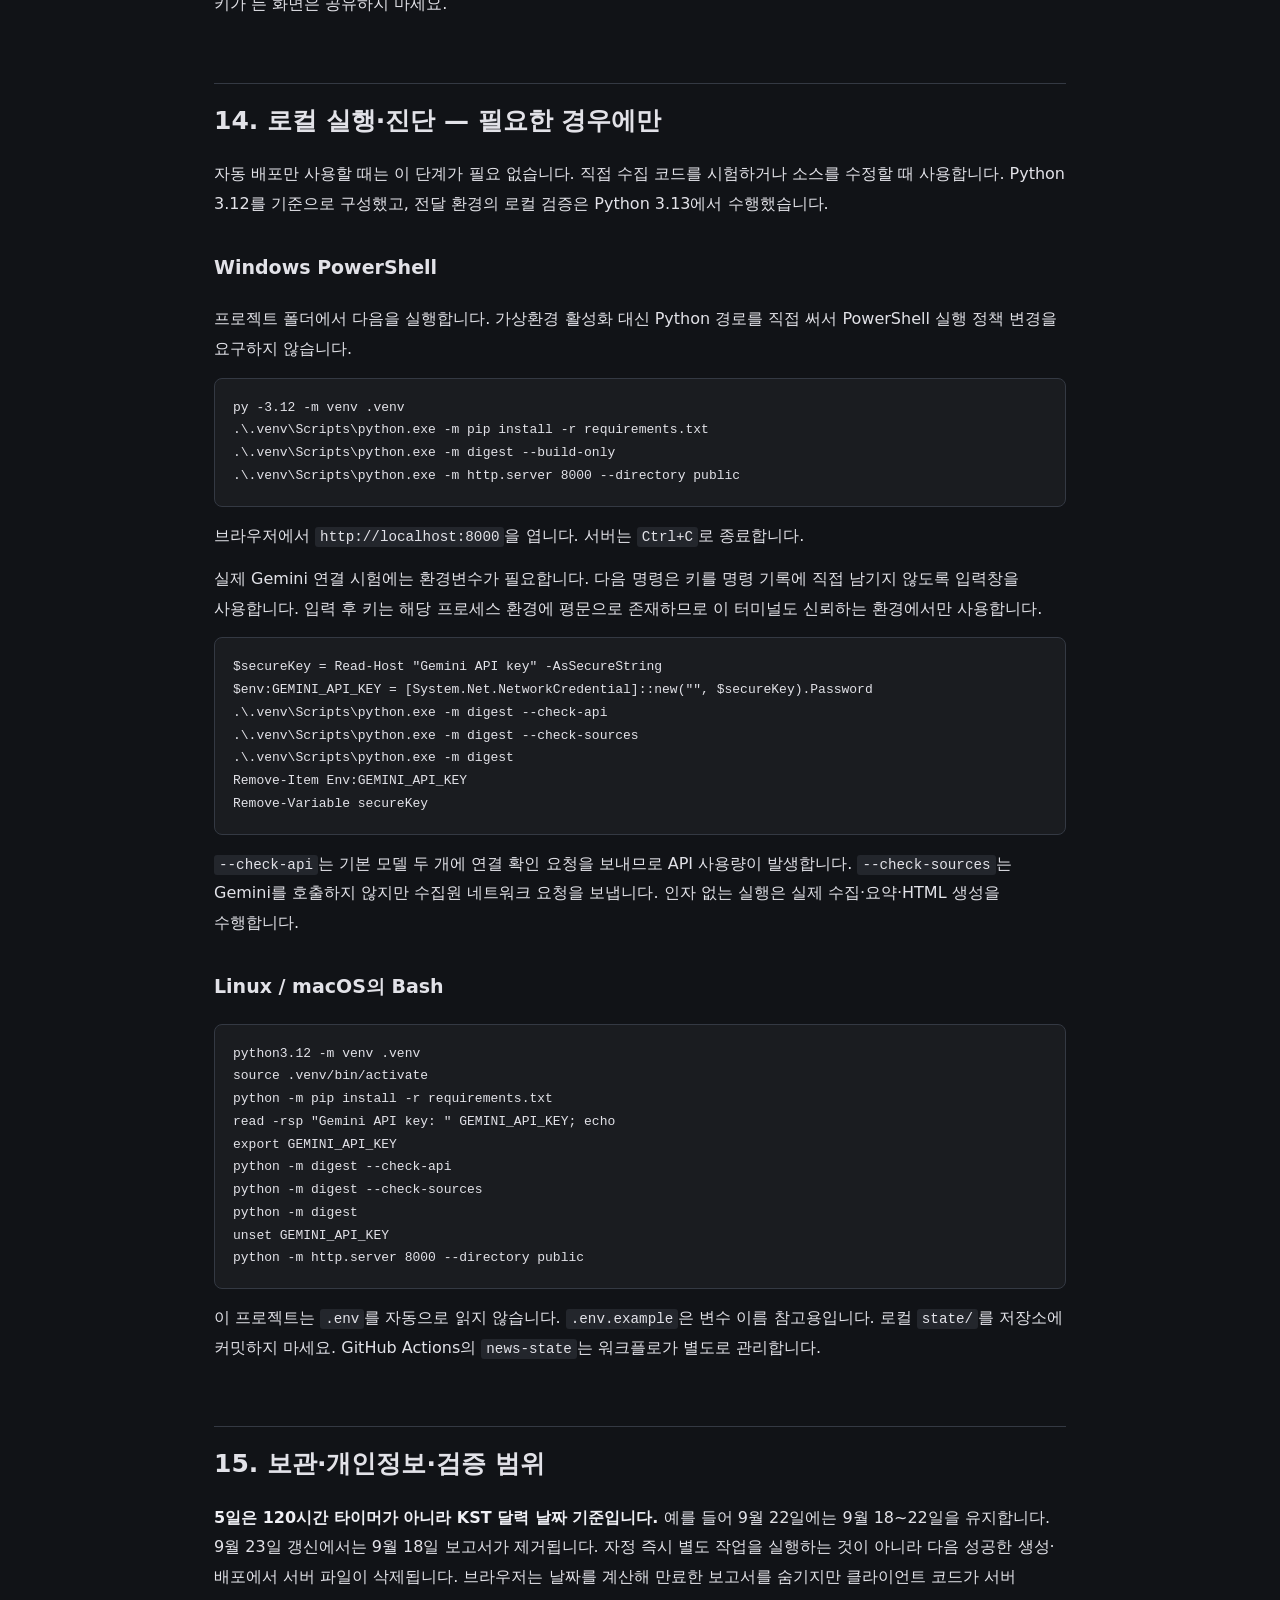
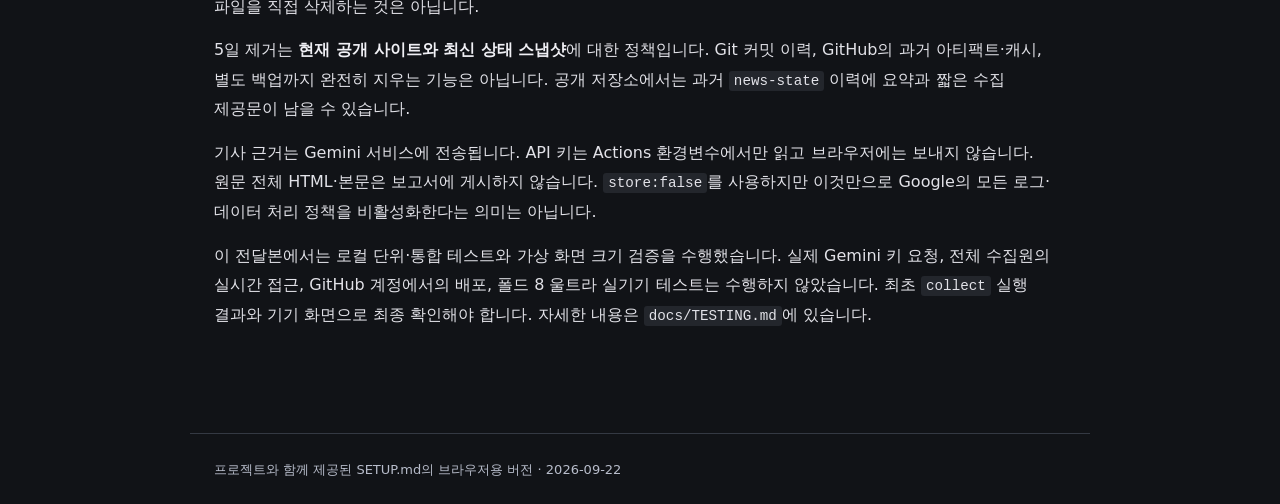
==== commit 51d0fc4f: "Sync setup guides with KST publication workflow" ====
--- a/SETUP.html
+++ b/SETUP.html
@@ -178,7 +178,7 @@
 <h2 id="step-6">6. Actions 권한 확인하기</h2>
 <p>저장소 <strong>Settings → Actions → General</strong>로 이동합니다.</p>
 <p><strong>Actions permissions</strong>에서 GitHub 공식 Actions를 실행할 수 있어야 합니다. 개인 저장소에서는 기본 허용 설정으로 진행할 수 있습니다. 조직 정책이 제한 중이면 필요한 공식 Actions를 허용하도록 관리자와 확인하세요. 임의의 외부 Action은 사용하지 않습니다.</p>
-<p>페이지 아래쪽 <strong>Workflow permissions</strong>에서 기본 쓰기 권한을 허용할 수 있는 환경인지 확인합니다. 제공된 YAML은 빌드 작업에 <code>contents: write</code>, 배포 작업에 <code>pages: write</code>, <code>id-token: write</code>를 필요한 범위로 명시합니다. 개인 저장소에서 <code>news-state</code> 쓰기가 거절된다면 <strong>Read and write permissions</strong> 설정과 저장소 Rulesets를 확인하세요.</p>
+<p>페이지 아래쪽 <strong>Workflow permissions</strong>에서 기본 쓰기 권한을 허용할 수 있는 환경인지 확인합니다. 제공된 YAML은 <code>publish</code> 작업에 상태 저장용 <code>contents: write</code>, 배포용 <code>pages: write</code>와 <code>id-token: write</code>, 실행 조회용 <code>actions: read</code>를 명시합니다. 개인 저장소에서 <code>news-state</code> 쓰기가 거절된다면 <strong>Read and write permissions</strong> 설정과 저장소 Rulesets를 확인하세요.</p>
 <p>GitHub 자체 예약 실행만 쓰는 경우 별도의 <code>GH_TOKEN</code>, 개인 액세스 토큰(PAT), GitHub API 키를 만들 필요는 없습니다. 외부 예약 서비스에서 <code>workflow_dispatch</code>를 호출하려면 아래 10절의 제한된 권한 토큰이 필요합니다. 실행마다 제공되는 <code>GITHUB_TOKEN</code>과 체크아웃 자격증명을 사용합니다. <strong>Allow GitHub Actions to create and approve pull requests</strong>는 이 프로젝트에 필요하지 않습니다.</p>
 <p>브랜치 보호 규칙이 모든 브랜치 쓰기를 막고 있다면 <code>news-state</code>에 대한 허용 범위를 검토하세요. 코드가 보호 규칙을 우회하거나 강제 푸시하지는 않습니다.</p>
 <p>참고: <a href="https://docs.github.com/en/actions/security-for-github-actions/security-guides/automatic-token-authentication" rel="noopener noreferrer" target="_blank">GITHUB_TOKEN 권한</a>, <a href="https://docs.github.com/en/repositories/managing-your-repositorys-settings-and-features/enabling-features-for-your-repository/managing-github-actions-settings-for-a-repository" rel="noopener noreferrer" target="_blank">저장소 Actions 설정</a>.</p>
@@ -198,7 +198,7 @@
 <li>오른쪽 <strong>Run workflow</strong>를 누릅니다.</li>
 <li><strong>Branch: main</strong>, <strong>mode: collect</strong>를 선택합니다.</li>
 <li>다시 <strong>Run workflow</strong>를 누릅니다.</li>
-<li>실행 항목을 열고 <code>build</code>와 <code>deploy</code> 작업을 확인합니다. 소요 시간은 기사 수, 사이트 응답, 모델 응답에 따라 달라집니다.</li>
+<li>실행 항목을 열고 <code>publish</code> 작업의 수집·대기·배포 단계를 확인합니다. 소요 시간은 기사 수, 사이트 응답, 모델 응답에 따라 달라집니다.</li>
 </ol>
 <p>진행 순서는 다음과 같습니다.</p>
 <pre><code class="language-text">Checkout source
@@ -218,7 +218,7 @@
 <p>배포 워크플로에서 테스트 실행은 생략하고, 별도 <strong>Tests</strong> 워크플로가 main 푸시와 PR에서 테스트합니다.</p>
 <p>수동 실행은 <code>수동 1회</code>처럼 별도로 표시됩니다. 오전 예약을 기다리지 않고 실행했다고 해서 <code>06:00 완료</code>로 가짜 표시하지 않습니다.</p>
 <h2 id="step-9">9. 사이트 열기</h2>
-<p><code>deploy</code>가 성공하면 배포 작업의 URL을 클릭하거나 <strong>Settings → Pages → Visit site</strong>에서 접속합니다.</p>
+<p><code>publish</code> 작업의 <strong>Deploy Pages</strong> 단계가 성공하면 작업의 URL을 클릭하거나 <strong>Settings → Pages → Visit site</strong>에서 접속합니다.</p>
 <p>일반 프로젝트 저장소의 주소 형태는 다음과 같습니다. 실제 주소는 GitHub가 표시하는 것을 사용하세요.</p>
 <pre><code class="language-text">https://YOUR_GITHUB_ID.github.io/ai-security-digest/
 </code></pre>
@@ -264,32 +264,32 @@
 <thead>
 <tr>
 <th>목표 공개 시각(KST)</th><th>수집 시작(KST)</th>
-<th>워크플로의 UTC cron</th>
+<th>워크플로의 Asia/Seoul cron</th>
 </tr>
 </thead>
 <tbody>
 <tr>
 <td>06:00</td>
-<td>05:07</td><td><code>7 20 * * *</code> — UTC 전날 20:07</td>
+<td>05:07</td><td><code>7 5 * * *</code></td>
 </tr>
 <tr>
 <td>13:00</td>
-<td>12:07</td><td><code>7 3 * * *</code></td>
+<td>12:07</td><td><code>7 12 * * *</code></td>
 </tr>
 <tr>
 <td>19:00</td>
-<td>18:07</td><td><code>7 9 * * *</code></td>
+<td>18:07</td><td><code>7 18 * * *</code></td>
 </tr>
 </tbody>
 </table></div>
 <p>각 실행은 같은 KST 날짜의 <code>reports/YYYY-MM-DD.html</code>을 갱신합니다. 오전 기사를 지우고 오후 기사로만 교체하는 방식이 아니라, 이미 요약한 기사에 새 기사를 추가하고 HOT을 다시 선정합니다.</p>
-<p>수집·요약·HTML 생성은 목표 시각보다 53분 전에 시작하며, 예약 실행의 Pages 배포는 목표 시각까지 대기합니다. 수동 실행은 바로 배포합니다. <strong>정확한 게시 시각은 보장하지 않습니다.</strong> GitHub 부하에 따라 지연되거나 누락될 수 있으며, 예약은 기본 브랜치에서 실행됩니다. 공개 저장소는 60일간 저장소 활동이 없으면 예약 워크플로가 비활성화될 수 있으므로 장기간 운영 시 확인해야 합니다.</p>
-<p>시간을 변경할 때는 <code>update-news.yml</code>의 cron·배포 게이트·외부 예약 호출 시각뿐 아니라 <code>digest/common.py</code>의 <code>SLOTS</code>, <code>CRON_SLOTS</code>, <code>templates/index.html</code>의 시간 안내도 함께 변경해야 표시가 일치합니다. 처음에는 기본값을 유지하세요.</p>
+<p>워크플로에 <code>timezone: Asia/Seoul</code>을 명시했습니다. 수집·요약·HTML 생성은 목표 시각보다 53분 전에 준비하며, 같은 <code>publish</code> runner에서 목표까지 대기한 뒤 Pages에 배포합니다. <code>scheduled_slot: manual</code>인 일반 수동 실행은 바로 배포합니다. <strong>GitHub 기본 예약은 실제로 몇 시간씩 늦게 시작한 이력이 있습니다.</strong> 외부 예약을 연결해야 이 이벤트 생성 지연을 피할 수 있습니다. Pages 자체의 게시 전파 시간까지 초 단위로 보장하지는 않습니다. 공개 저장소는 60일간 저장소 활동이 없으면 예약 워크플로가 비활성화될 수 있으므로 장기간 운영 시 확인해야 합니다.</p>
+<p>시간을 변경할 때는 <code>update-news.yml</code>의 cron·timezone·배포 게이트·외부 예약 호출 시각뿐 아니라 <code>digest/common.py</code>의 <code>SLOTS</code>, <code>CRON_SLOTS</code>, <code>CRON_TIMEZONES</code>, <code>templates/index.html</code>의 시간 안내도 함께 변경해야 표시가 일치합니다. 처음에는 기본값을 유지하세요.</p>
 <p>참고: <a href="https://docs.github.com/en/actions/reference/workflows-and-actions/events-that-trigger-workflows#schedule" rel="noopener noreferrer" target="_blank">GitHub schedule 이벤트</a>.</p>
 <h3>정시성이 중요할 때: 외부 예약 호출</h3>
-<p>이 저장소의 최근 GitHub 기본 예약 실행은 예정 시각보다 수 시간 늦게 시작했습니다. 비정각 선행 예약은 지연 가능성을 낮추지만, 정시성이 중요하면 비밀 헤더를 보관할 수 있는 별도 HTTPS 예약 서비스에서 GitHub의 <code>workflow_dispatch</code> API를 호출하세요. 외부 서비스도 지연될 수 있고 Pages 반영까지 정확히 보장하지는 않습니다.</p>
-<ol>
-<li>GitHub에서 <strong>이 저장소만 선택</strong>하고 <strong>Actions: write</strong>만 허용한 fine-grained 개인 액세스 토큰을 만듭니다. 토큰은 외부 예약 서비스의 비밀 저장소에 보관하고 URL·웹페이지·저장소에 넣지 않습니다.</li>
+<p>PC나 개인 서버를 켜둘 필요가 없는 Cloudflare Cron Worker를 준비했습니다. 계정 로그인, Secret 및 트리거 등록 방법은 <a href="scheduler/README.md">외부 예약 설정</a>을 참고하세요. Worker 코드만 저장소에 있다고 예약이 활성화되지는 않습니다. 일반 외부 예약 서비스에서 아래와 같이 GitHub의 <code>workflow_dispatch</code> API를 호출할 수도 있습니다.</p>
+<ol>
+<li>GitHub에서 <strong>이 저장소만 선택</strong>하고 <strong>Actions: Read and write</strong>를 허용한 fine-grained 개인 액세스 토큰을 만듭니다. Worker는 기존 요청을 조회한 뒤 요청하므로 읽기도 필요합니다. 토큰은 외부 예약 서비스의 비밀 저장소에 보관하고 URL·웹페이지·저장소에 넣지 않습니다.</li>
 <li>외부 예약 서비스에 다음 HTTPS POST 요청을 세 개 등록합니다. <code>OWNER/REPO</code>와 <code>ref</code>는 실제 저장소·기본 브랜치로 바꿉니다. 각 요청은 <strong>05:07, 12:07, 18:07 KST</strong>에 보냅니다.</li>
 </ol>
 <pre><code class="language-text">POST https://api.github.com/repos/OWNER/REPO/actions/workflows/update-news.yml/dispatches
@@ -297,13 +297,13 @@
 Accept: application/vnd.github+json
 Content-Type: application/json
 </code></pre>
-<p>요청 본문은 순서대로 다음과 같습니다.</p>
-<pre><code class="language-json">{"ref":"main","inputs":{"mode":"collect","scheduled_slot":"06:00"}}
-{"ref":"main","inputs":{"mode":"collect","scheduled_slot":"13:00"}}
-{"ref":"main","inputs":{"mode":"collect","scheduled_slot":"19:00"}}
+<p>요청 본문 예시는 다음과 같습니다. <code>publish_at</code>의 날짜는 매 실행의 원래 공개 목표 날짜로 바꿉니다. Cloudflare Worker는 이 값을 원래 예약 이벤트에서 자동 계산해 자정 이후 지연에도 유지합니다.</p>
+<pre><code class="language-json">{"ref":"main","inputs":{"mode":"collect","scheduled_slot":"06:00","publish_at":"2026-10-01T06:00:00+09:00"}}
+{"ref":"main","inputs":{"mode":"collect","scheduled_slot":"13:00","publish_at":"2026-10-01T13:00:00+09:00"}}
+{"ref":"main","inputs":{"mode":"collect","scheduled_slot":"19:00","publish_at":"2026-10-01T19:00:00+09:00"}}
 </code></pre>
 <ol start="3">
-<li>한 슬롯을 먼저 시험하고 Actions의 <code>build</code>와 <code>deploy</code>가 완료되는지 확인합니다. 배포는 목표 시각 전이면 대기하고, 목표가 지났으면 즉시 진행합니다. 목표보다 1시간 넘게 이른 호출은 게시를 막습니다.</li>
+<li>한 슬롯을 먼저 시험하고 Actions의 <code>publish</code> 작업에서 수집·배포가 완료되는지 확인합니다. 배포는 목표 시각 전이면 대기하고, 목표가 지났으면 즉시 진행합니다. 목표보다 1시간 넘게 이른 호출은 게시를 막습니다.</li>
 <li>외부 예약이 정상 동작하면 저장소 <strong>Settings → Secrets and variables → Actions → Variables</strong>에 <code>EXTERNAL_SCHEDULER_ENABLED=true</code>를 추가해 GitHub 기본 예약 실행을 건너뛸 수 있습니다. 설정 전에는 같은 슬롯에 수집·배포가 중복될 수 있습니다.</li>
 </ol>
 <p>참고: <a href="https://docs.github.com/en/rest/actions/workflows#create-a-workflow-dispatch-event">GitHub workflow dispatch API</a>, <a href="https://docs.github.com/en/actions/how-tos/troubleshoot-workflows">GitHub 예약 실행 지연</a>, <a href="https://docs.github.com/en/pages/getting-started-with-github-pages/creating-a-github-pages-site">GitHub Pages 반영 시간</a>.</p><h2 id="step-11">11. API 호출 없이 다시 배포하기</h2>
@@ -363,7 +363,7 @@
 </tr>
 <tr>
 <td>Pages 설정 오류 / 404</td>
-<td>Pages Source가 GitHub Actions인지, <code>deploy</code>까지 성공했는지 확인</td>
+<td>Pages Source가 GitHub Actions인지, <code>publish</code>의 Deploy Pages 단계까지 성공했는지 확인</td>
 </tr>
 <tr>
 <td>특정 사이트만 403/robots 제한</td>
@@ -438,4 +438,4 @@
 <p>5일 제거는 <strong>현재 공개 사이트와 최신 상태 스냅샷</strong>에 대한 정책입니다. Git 커밋 이력, GitHub의 과거 아티팩트·캐시, 별도 백업까지 완전히 지우는 기능은 아닙니다. 공개 저장소에서는 과거 <code>news-state</code> 이력에 요약과 짧은 수집 제공문이 남을 수 있습니다.</p>
 <p>기사 근거는 Gemini 서비스에 전송됩니다. API 키는 Actions 환경변수에서만 읽고 브라우저에는 보내지 않습니다. 원문 전체 HTML·본문은 보고서에 게시하지 않습니다. <code>store:false</code>를 사용하지만 이것만으로 Google의 모든 로그·데이터 처리 정책을 비활성화한다는 의미는 아닙니다.</p>
 <p>이 전달본에서는 로컬 단위·통합 테스트와 가상 화면 크기 검증을 수행했습니다. 실제 Gemini 키 요청, 전체 수집원의 실시간 접근, GitHub 계정에서의 배포, 폴드 8 울트라 실기기 테스트는 수행하지 않았습니다. 최초 <code>collect</code> 실행 결과와 기기 화면으로 최종 확인해야 합니다. 자세한 내용은 <code>docs/TESTING.md</code>에 있습니다.</p>
-</main><footer>프로젝트와 함께 제공된 SETUP.md의 브라우저용 버전 · 2026-09-22</footer></body></html>+</main><footer>프로젝트와 함께 제공된 SETUP.md의 브라우저용 버전 · 2026-09-22</footer></body></html>
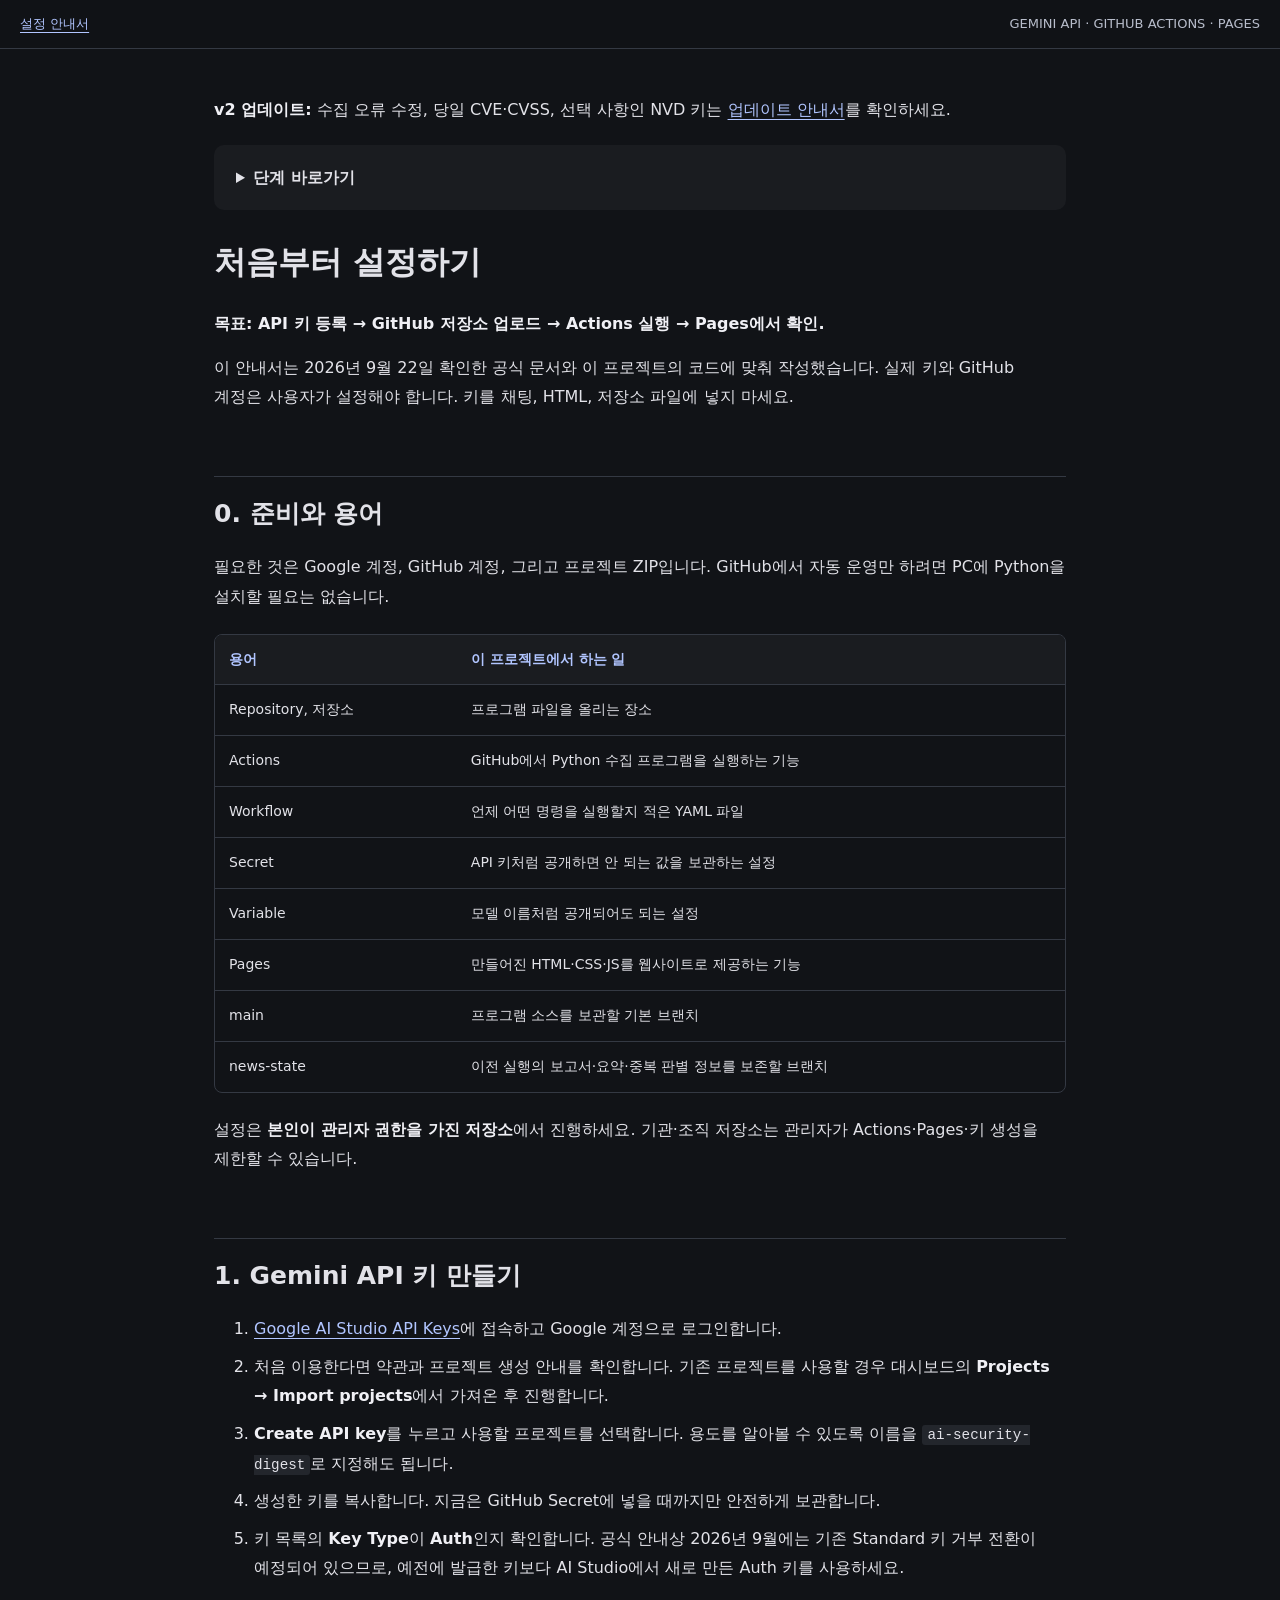
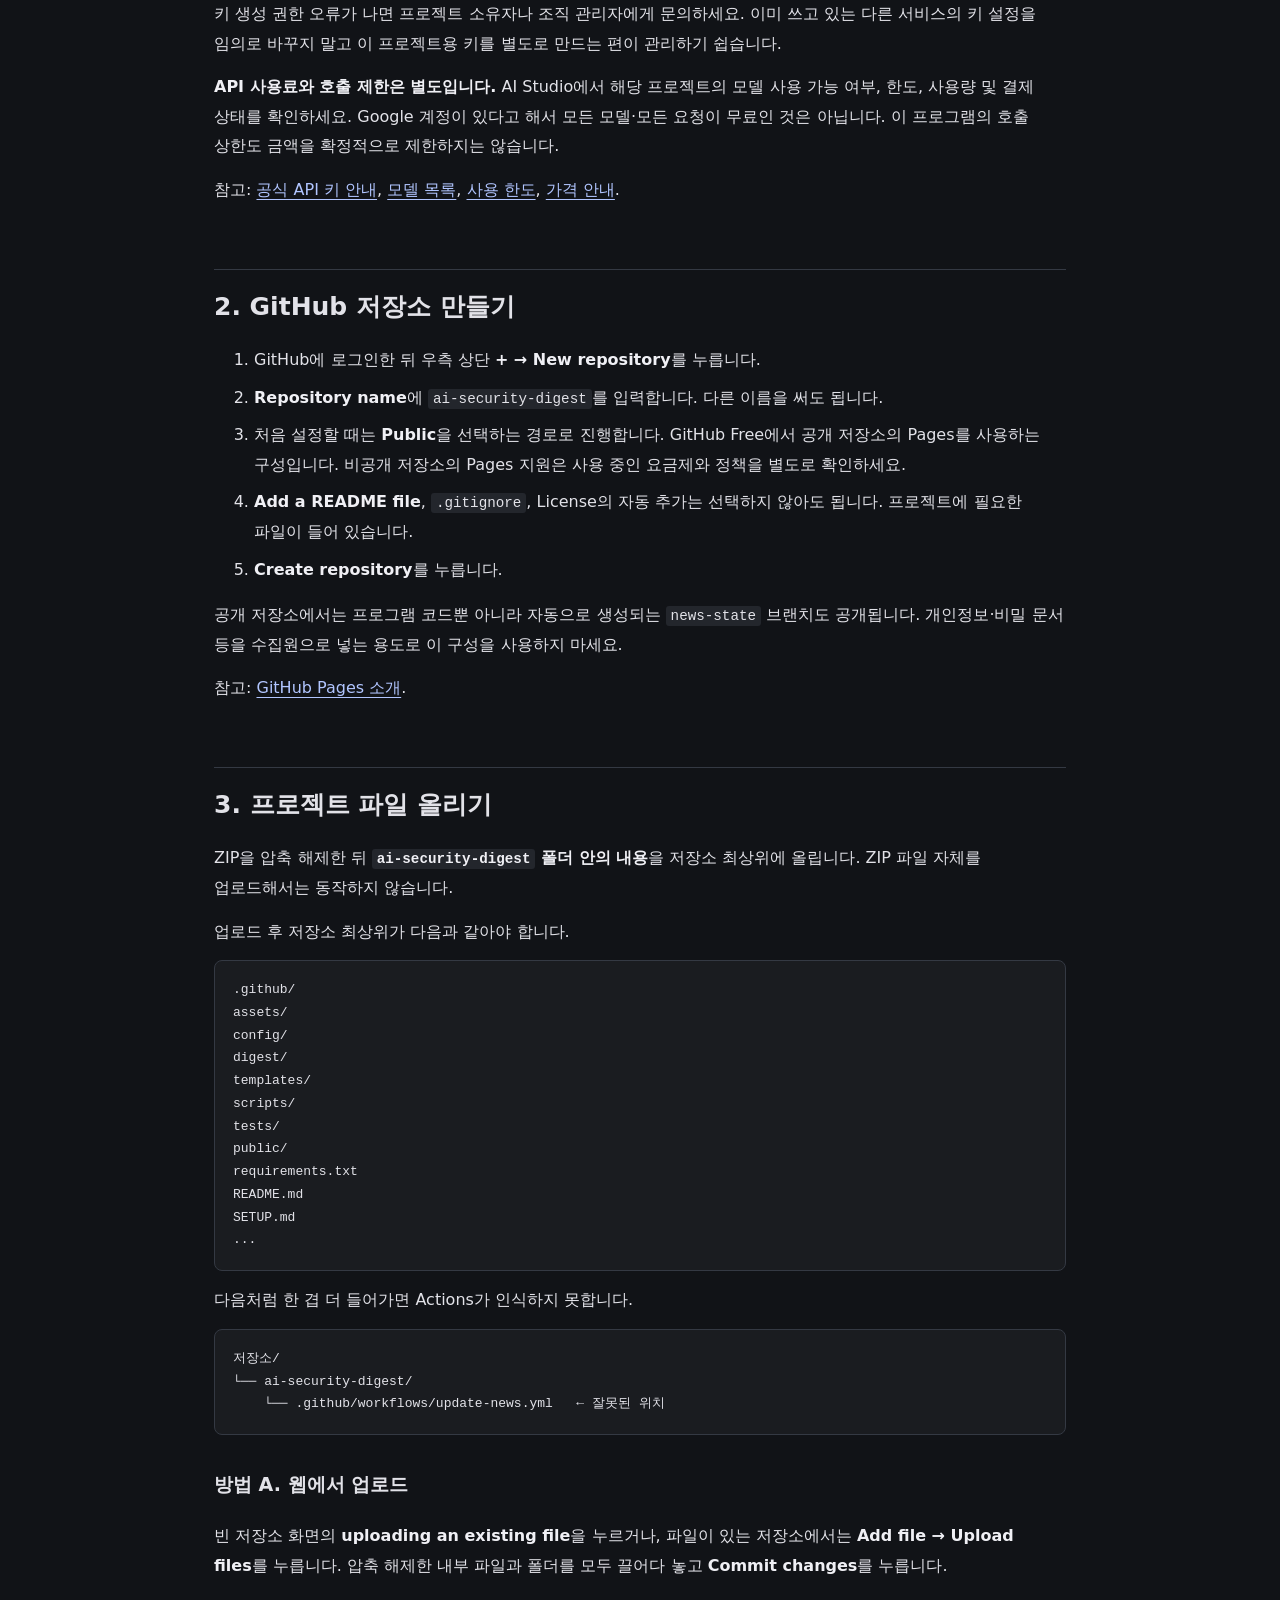
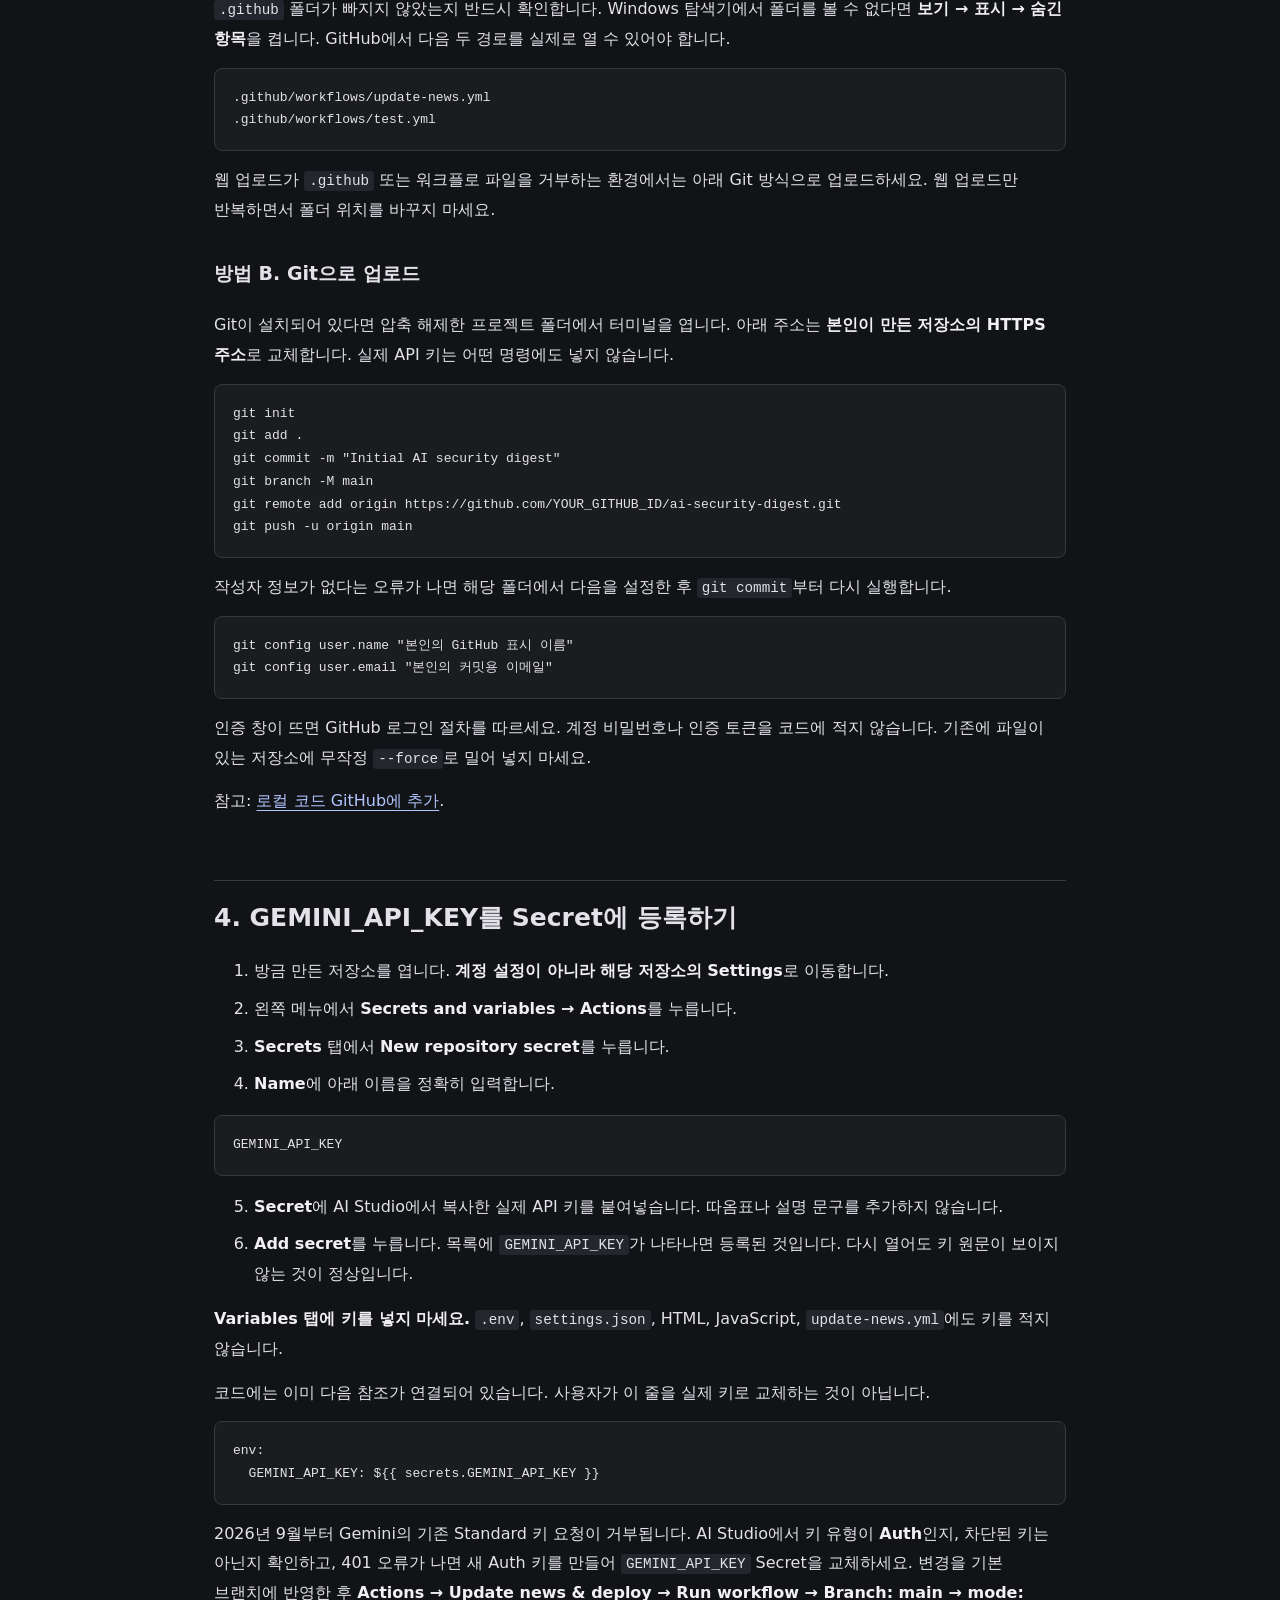
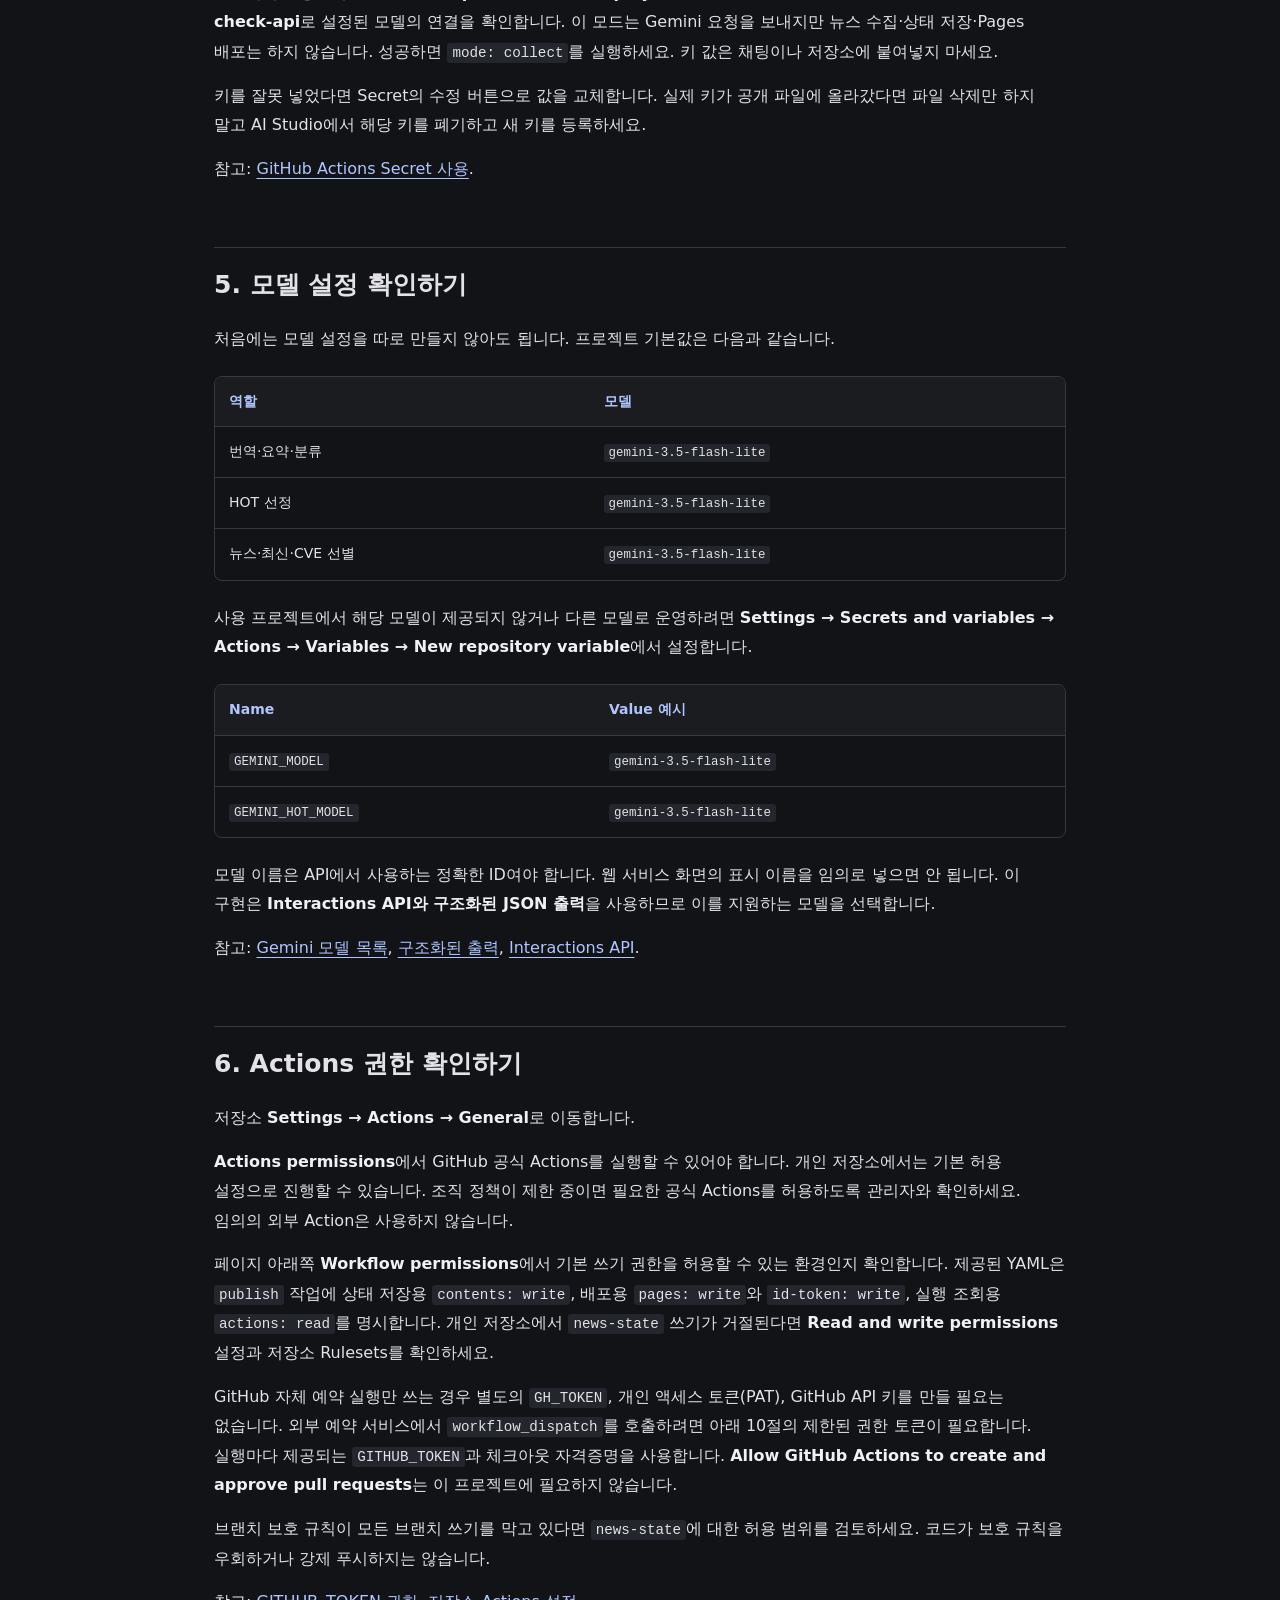
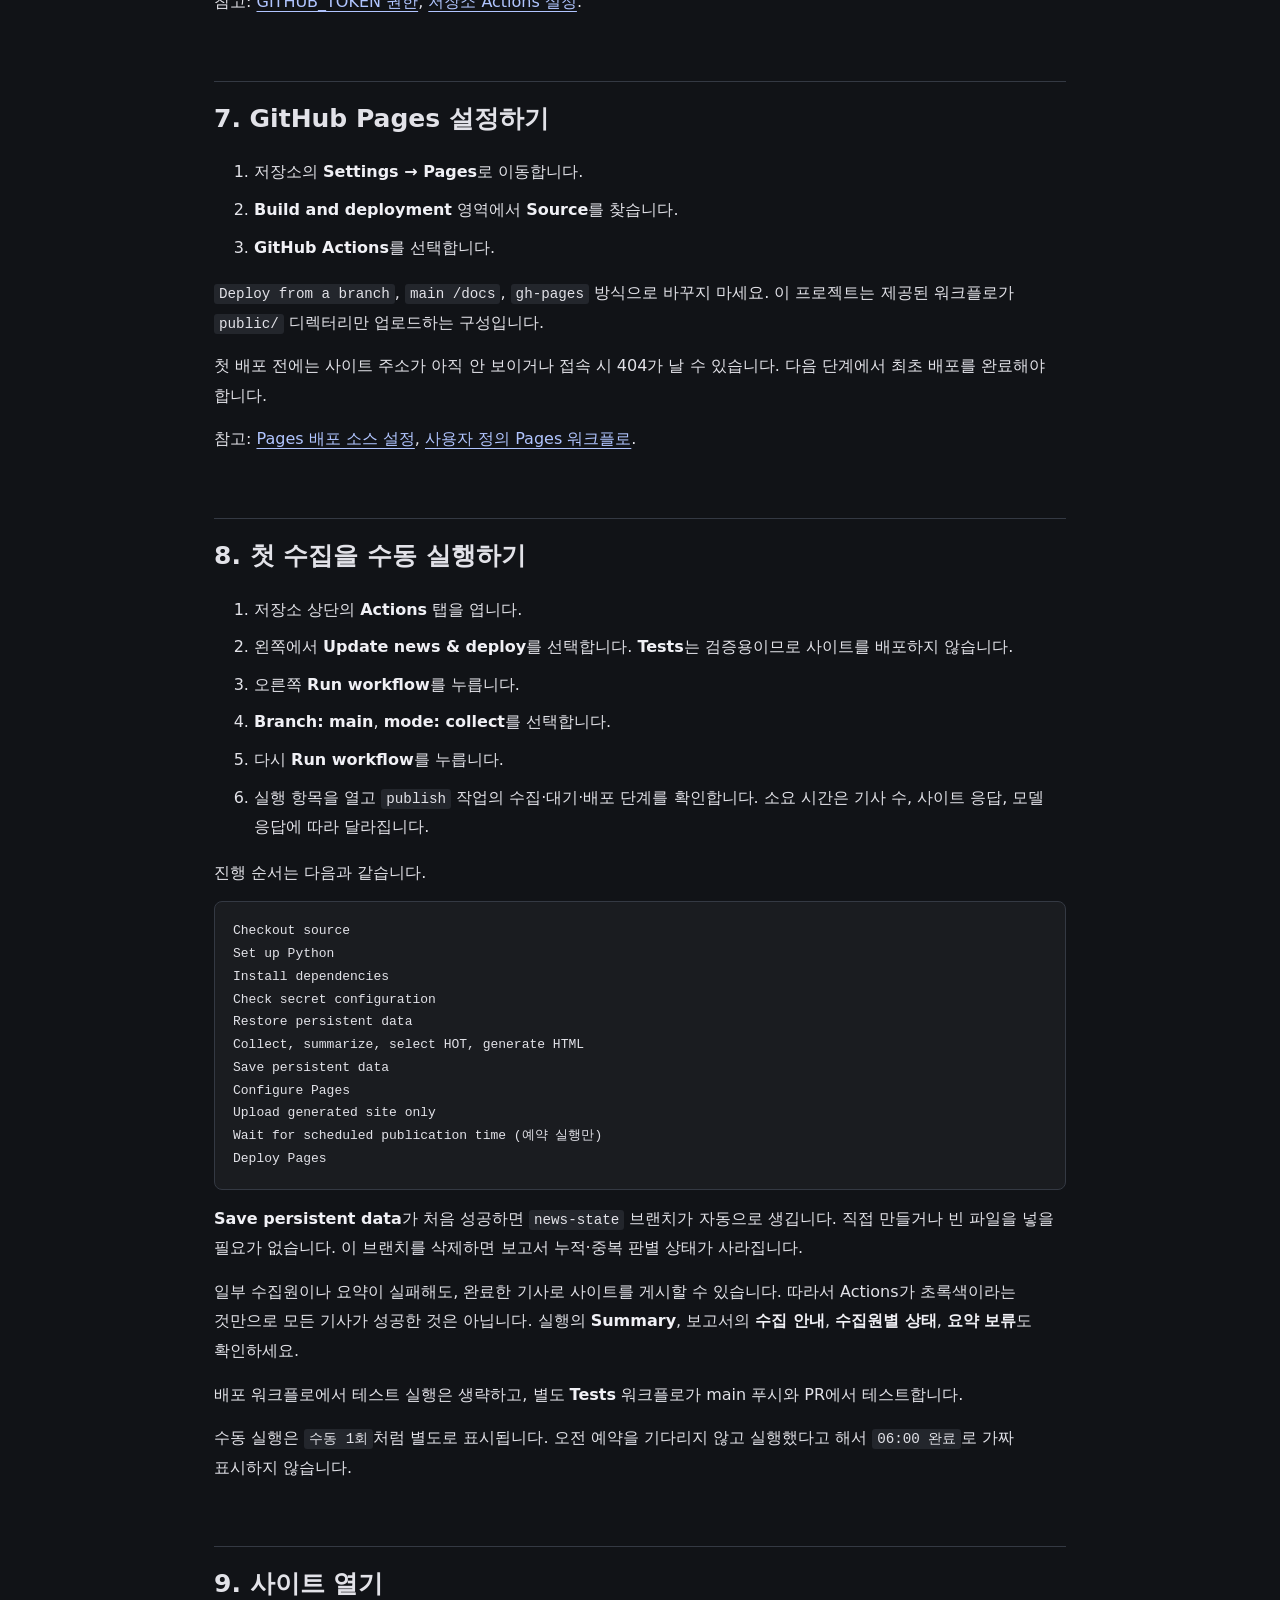
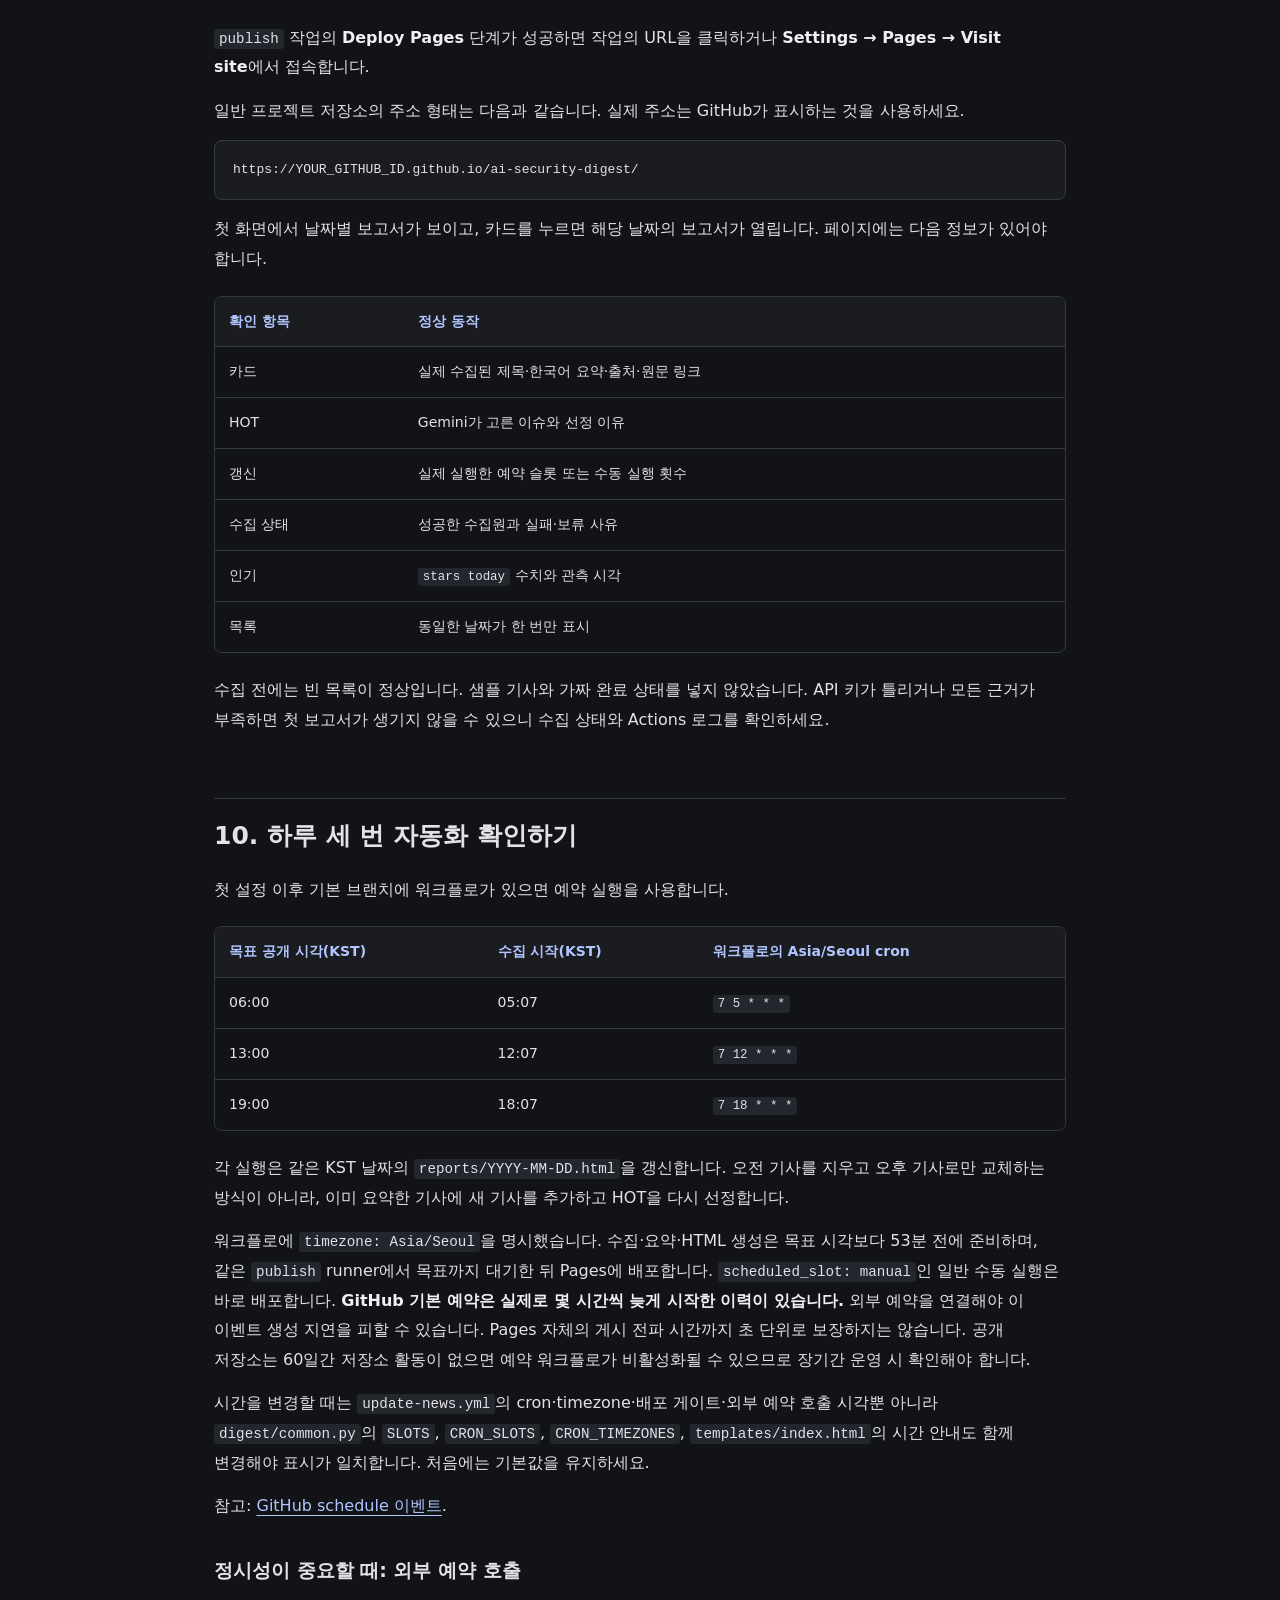
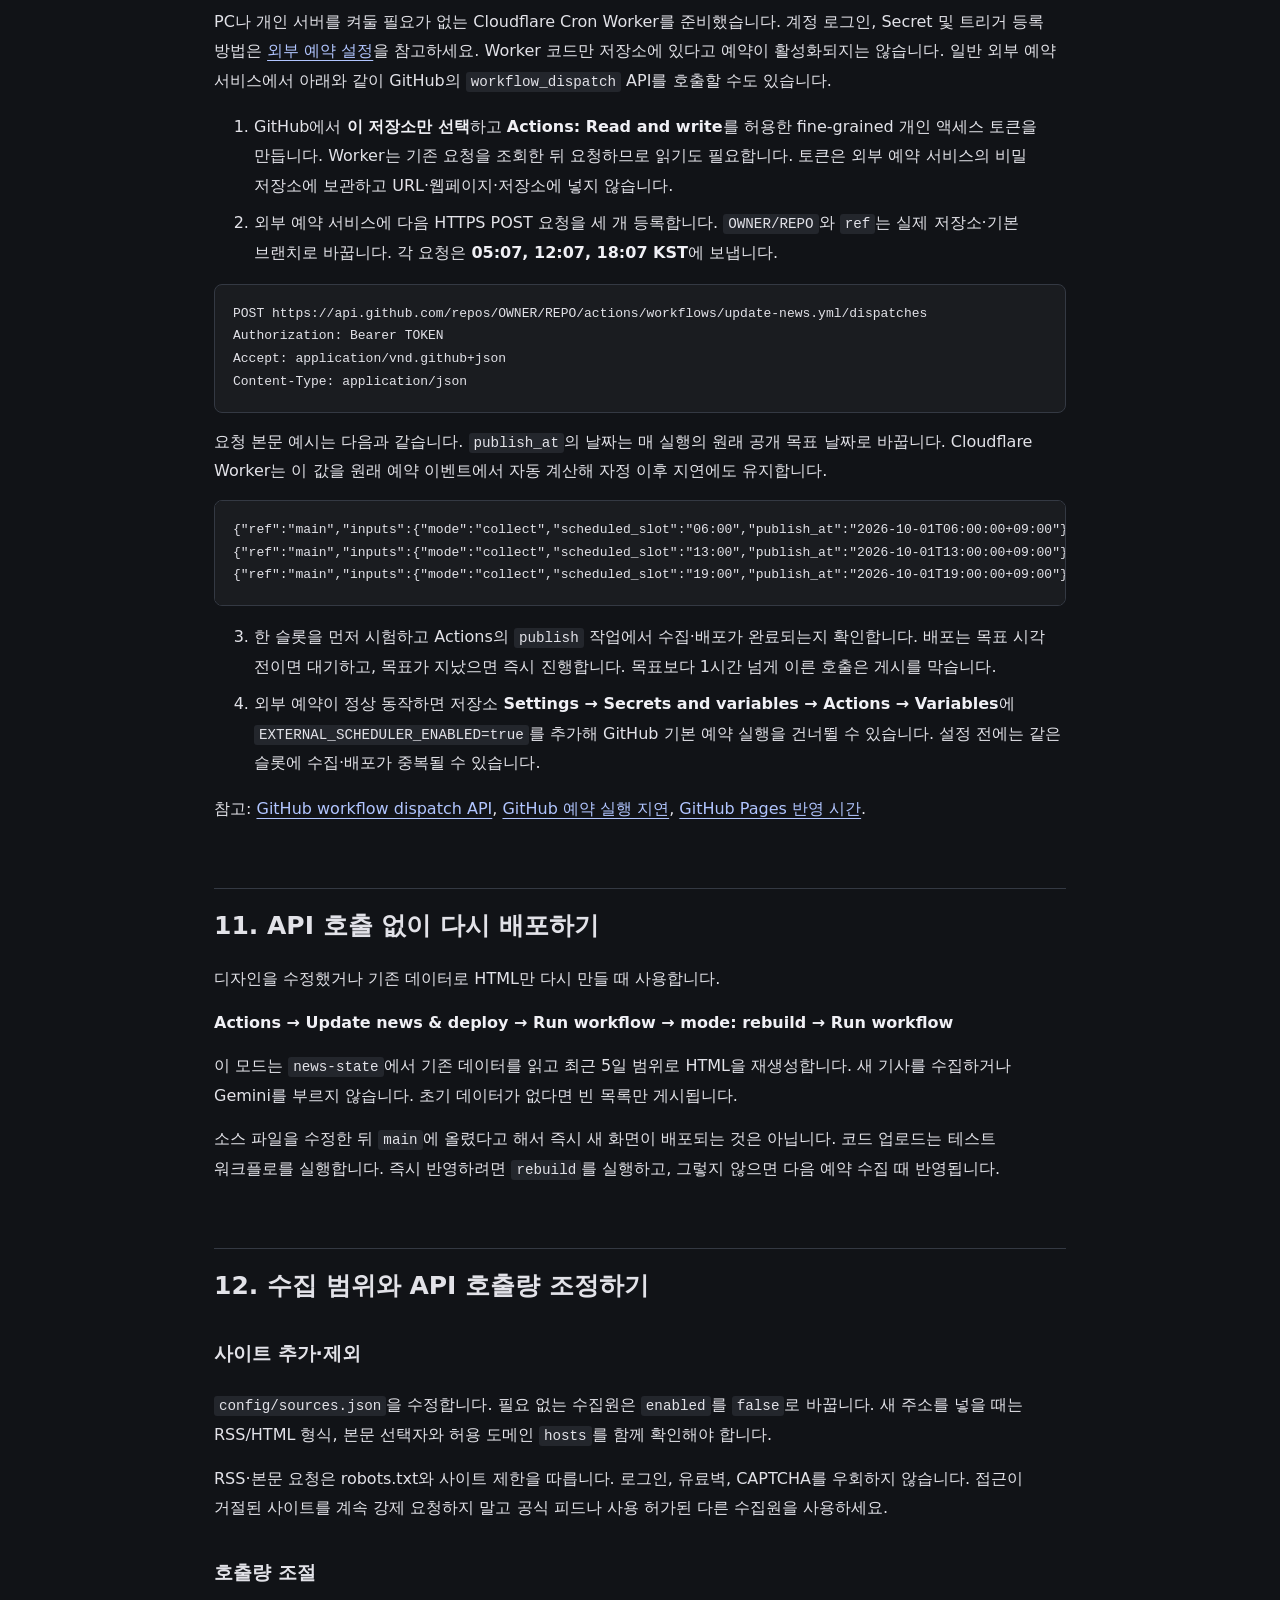
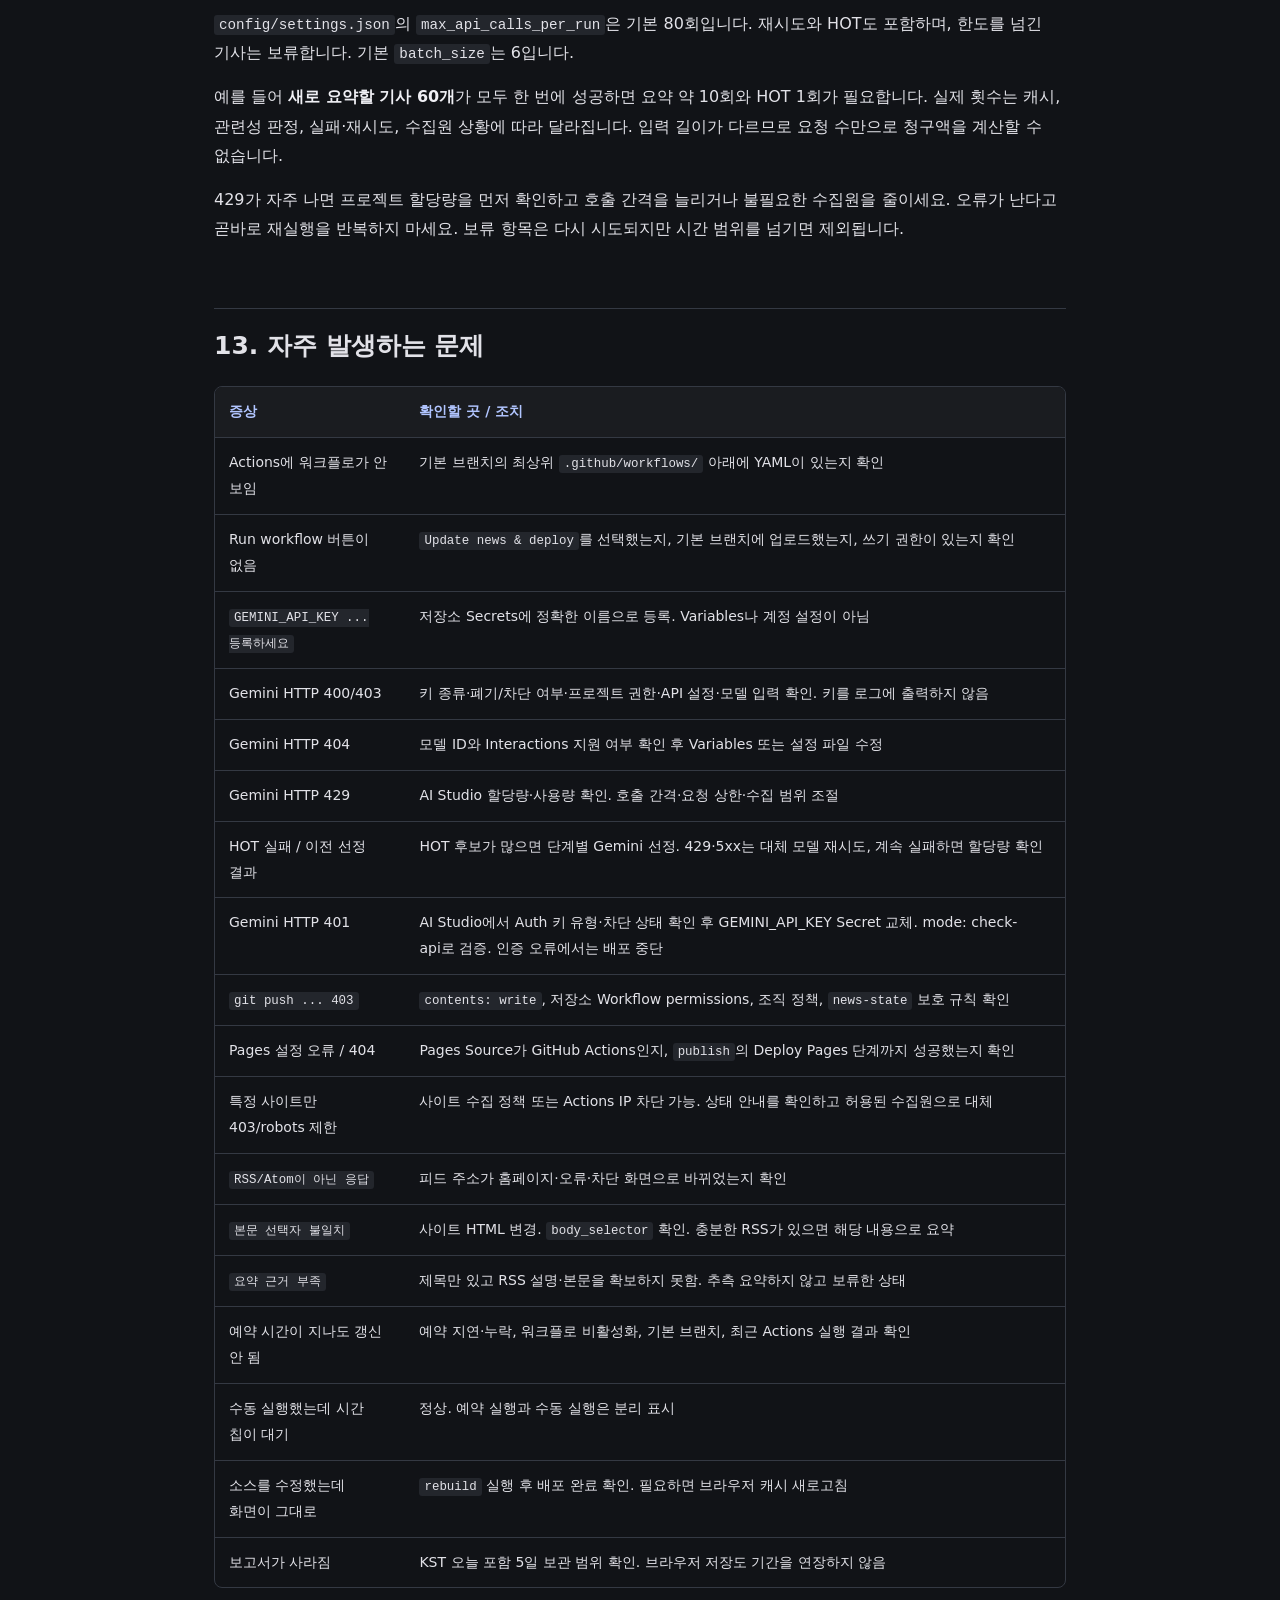
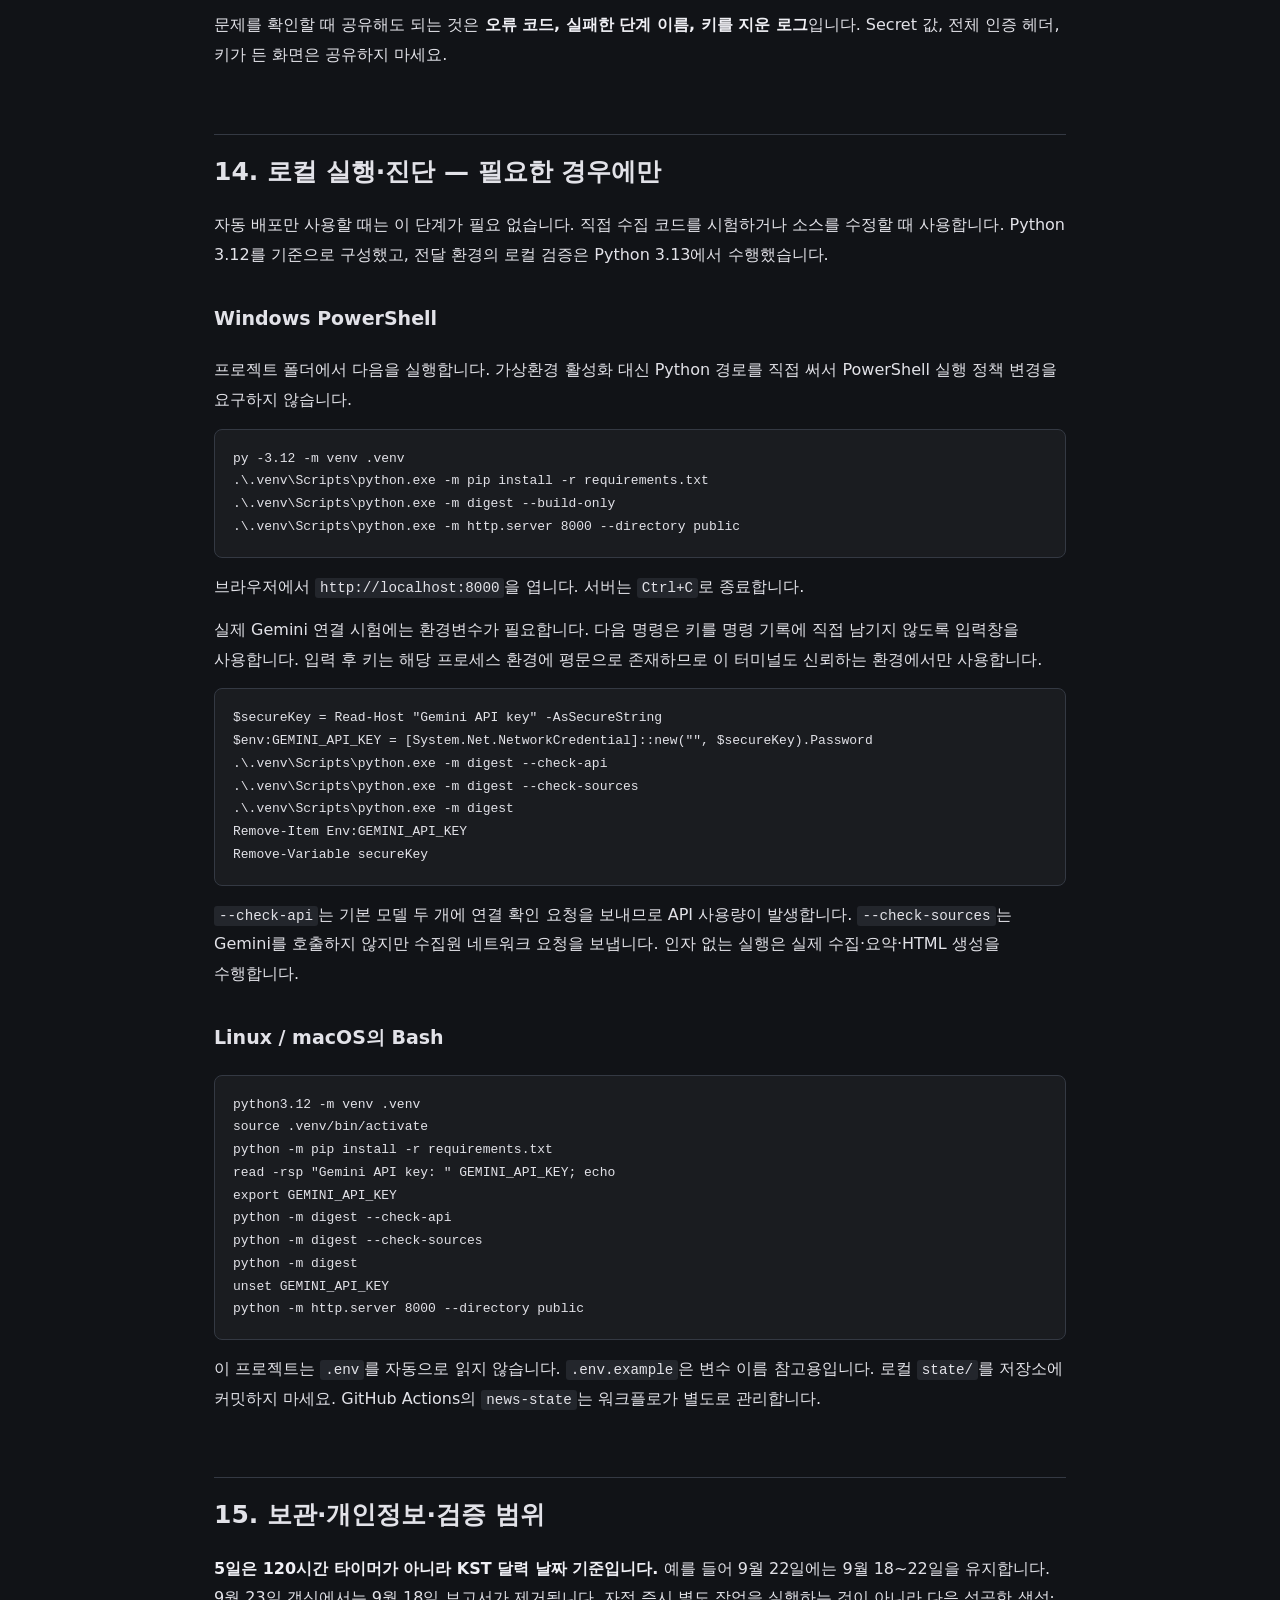
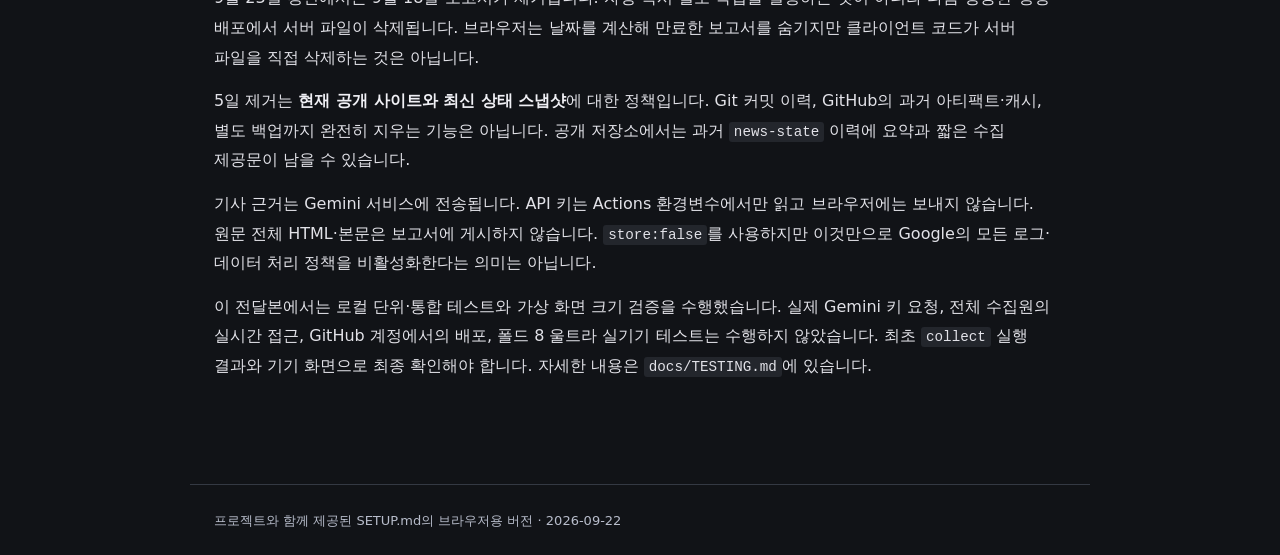
==== commit 525739ec: "Use Gemini 3.5 Flash-Lite for all news processing" ====
--- a/SETUP.html
+++ b/SETUP.html
@@ -131,7 +131,7 @@
 <pre><code class="language-yaml">env:
   GEMINI_API_KEY: ${{ secrets.GEMINI_API_KEY }}
 </code></pre>
-<p>2026년 9월부터 Gemini의 기존 Standard 키 요청이 거부됩니다. AI Studio에서 키 유형이 <strong>Auth</strong>인지, 차단된 키는 아닌지 확인하고, 401 오류가 나면 새 Auth 키를 만들어 <code>GEMINI_API_KEY</code> Secret을 교체하세요. 변경을 기본 브랜치에 반영한 후 <strong>Actions → Update news &amp; deploy → Run workflow → Branch: main → mode: check-api</strong>로 두 모델의 연결을 확인합니다. 이 모드는 Gemini 요청을 보내지만 뉴스 수집·상태 저장·Pages 배포는 하지 않습니다. 성공하면 <code>mode: collect</code>를 실행하세요. 키 값은 채팅이나 저장소에 붙여넣지 마세요.</p>
+<p>2026년 9월부터 Gemini의 기존 Standard 키 요청이 거부됩니다. AI Studio에서 키 유형이 <strong>Auth</strong>인지, 차단된 키는 아닌지 확인하고, 401 오류가 나면 새 Auth 키를 만들어 <code>GEMINI_API_KEY</code> Secret을 교체하세요. 변경을 기본 브랜치에 반영한 후 <strong>Actions → Update news &amp; deploy → Run workflow → Branch: main → mode: check-api</strong>로 설정된 모델의 연결을 확인합니다. 이 모드는 Gemini 요청을 보내지만 뉴스 수집·상태 저장·Pages 배포는 하지 않습니다. 성공하면 <code>mode: collect</code>를 실행하세요. 키 값은 채팅이나 저장소에 붙여넣지 마세요.</p>
 <p>키를 잘못 넣었다면 Secret의 수정 버튼으로 값을 교체합니다. 실제 키가 공개 파일에 올라갔다면 파일 삭제만 하지 말고 AI Studio에서 해당 키를 폐기하고 새 키를 등록하세요.</p>
 <p>참고: <a href="https://docs.github.com/en/actions/how-tos/write-workflows/choose-what-workflows-do/use-secrets" rel="noopener noreferrer" target="_blank">GitHub Actions Secret 사용</a>.</p>
 <h2 id="step-5">5. 모델 설정 확인하기</h2>
@@ -150,7 +150,11 @@
 </tr>
 <tr>
 <td>HOT 선정</td>
-<td><code>gemini-3.8-flash</code></td>
+<td><code>gemini-3.5-flash-lite</code></td>
+</tr>
+<tr>
+<td>뉴스·최신·CVE 선별</td>
+<td><code>gemini-3.5-flash-lite</code></td>
 </tr>
 </tbody>
 </table></div>
@@ -169,7 +173,7 @@
 </tr>
 <tr>
 <td><code>GEMINI_HOT_MODEL</code></td>
-<td><code>gemini-3.8-flash</code></td>
+<td><code>gemini-3.5-flash-lite</code></td>
 </tr>
 </tbody>
 </table></div>
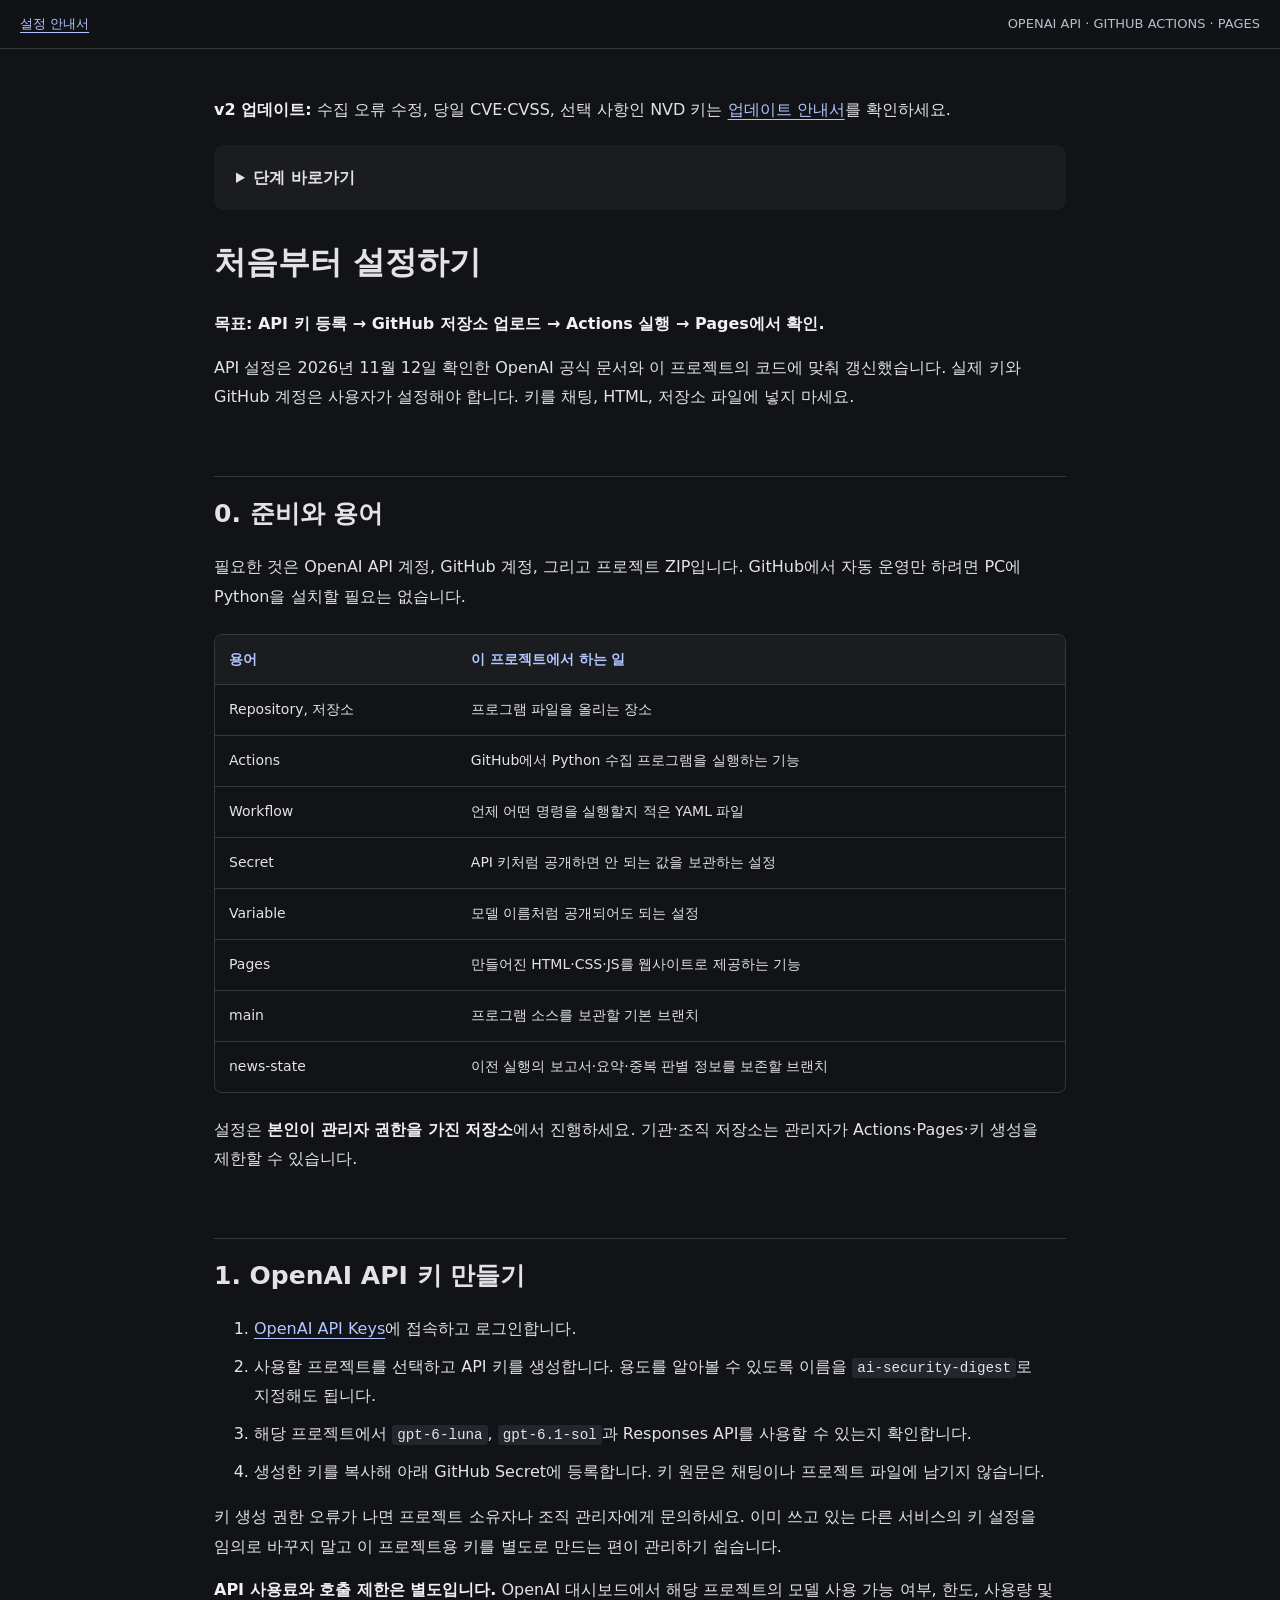
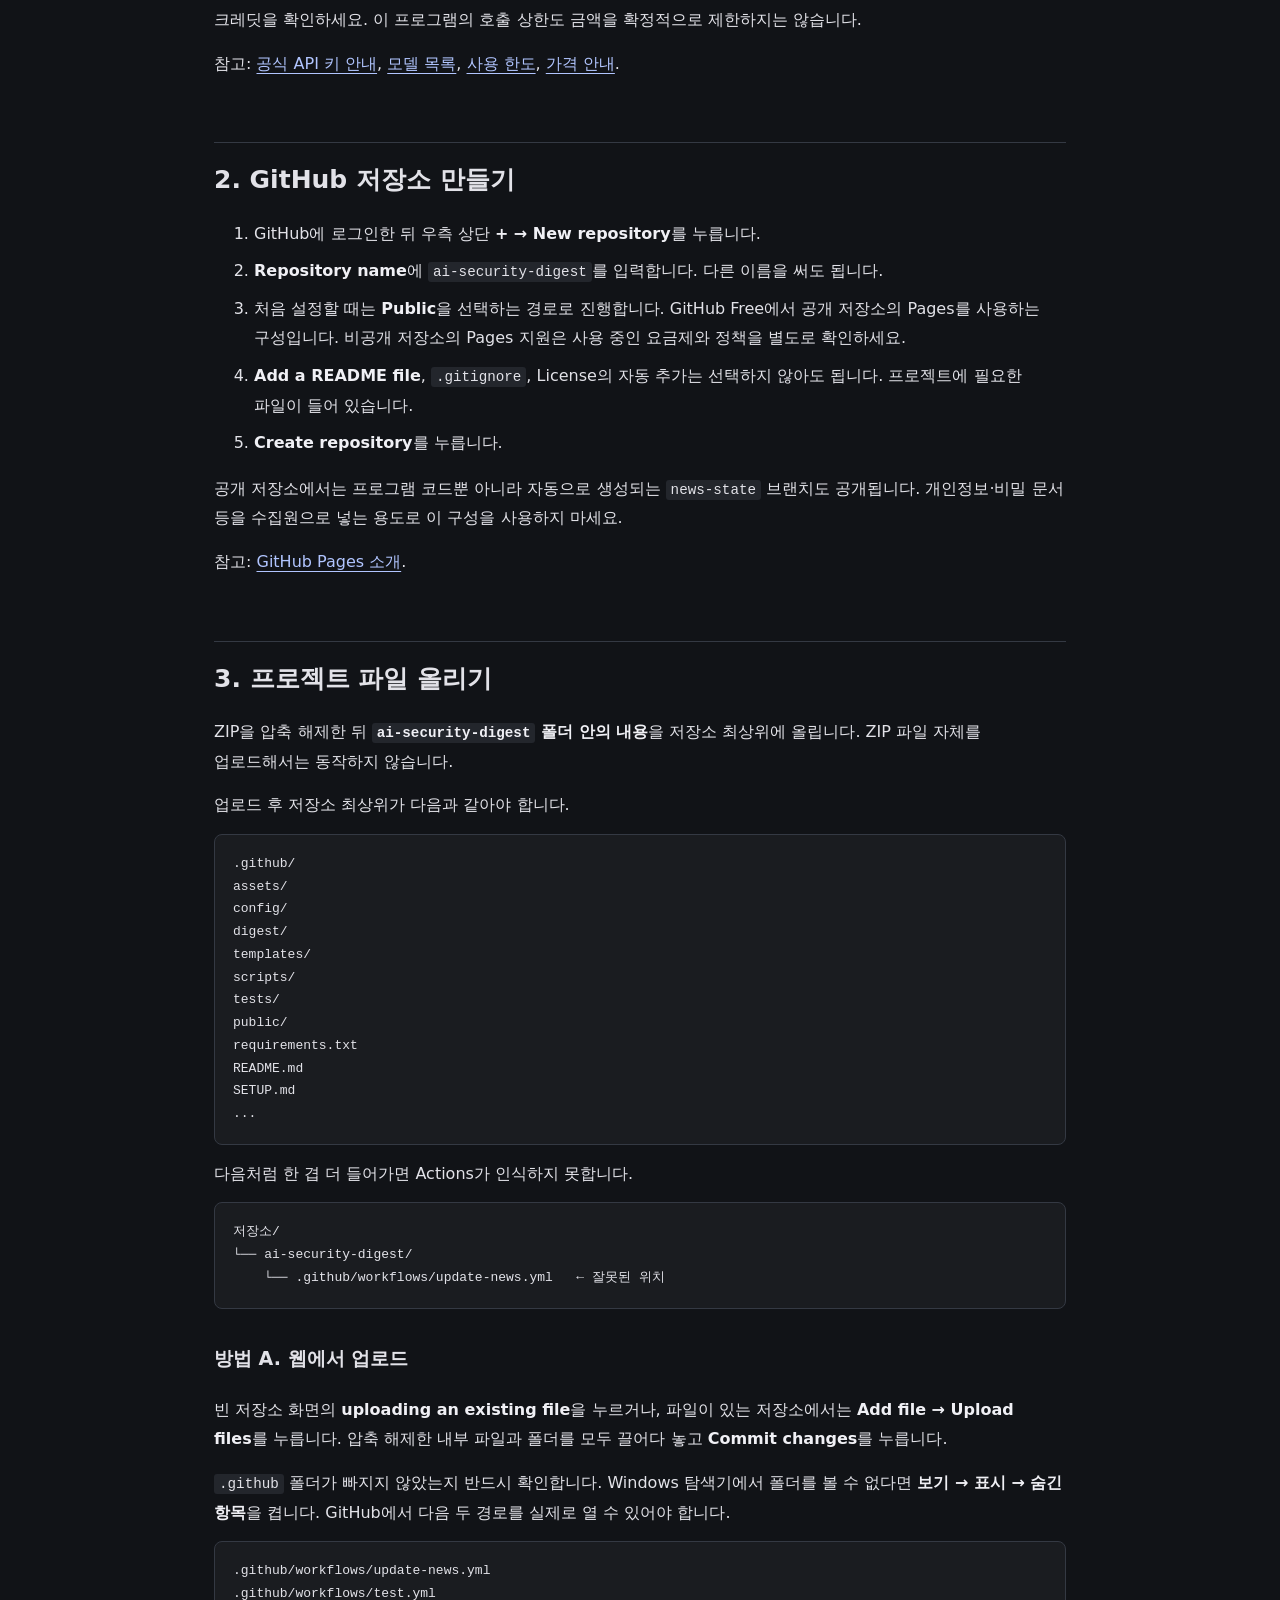
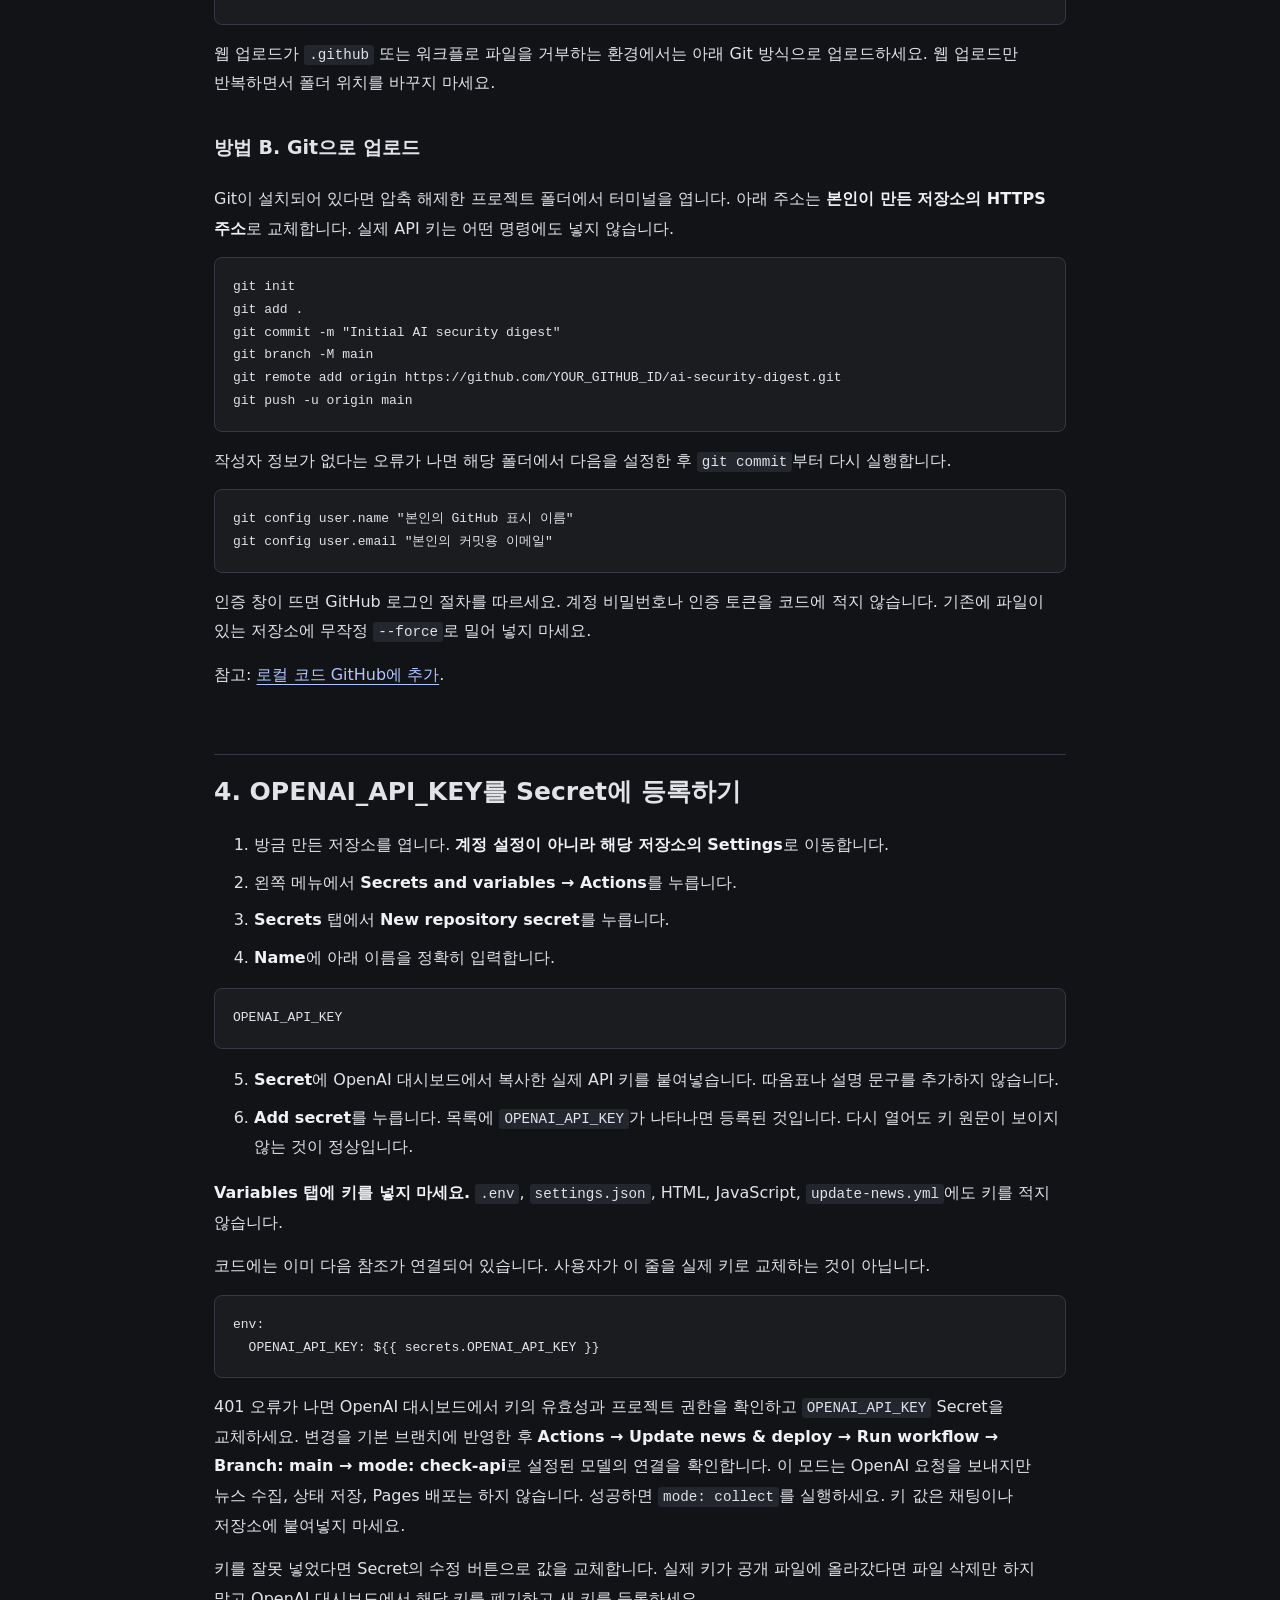
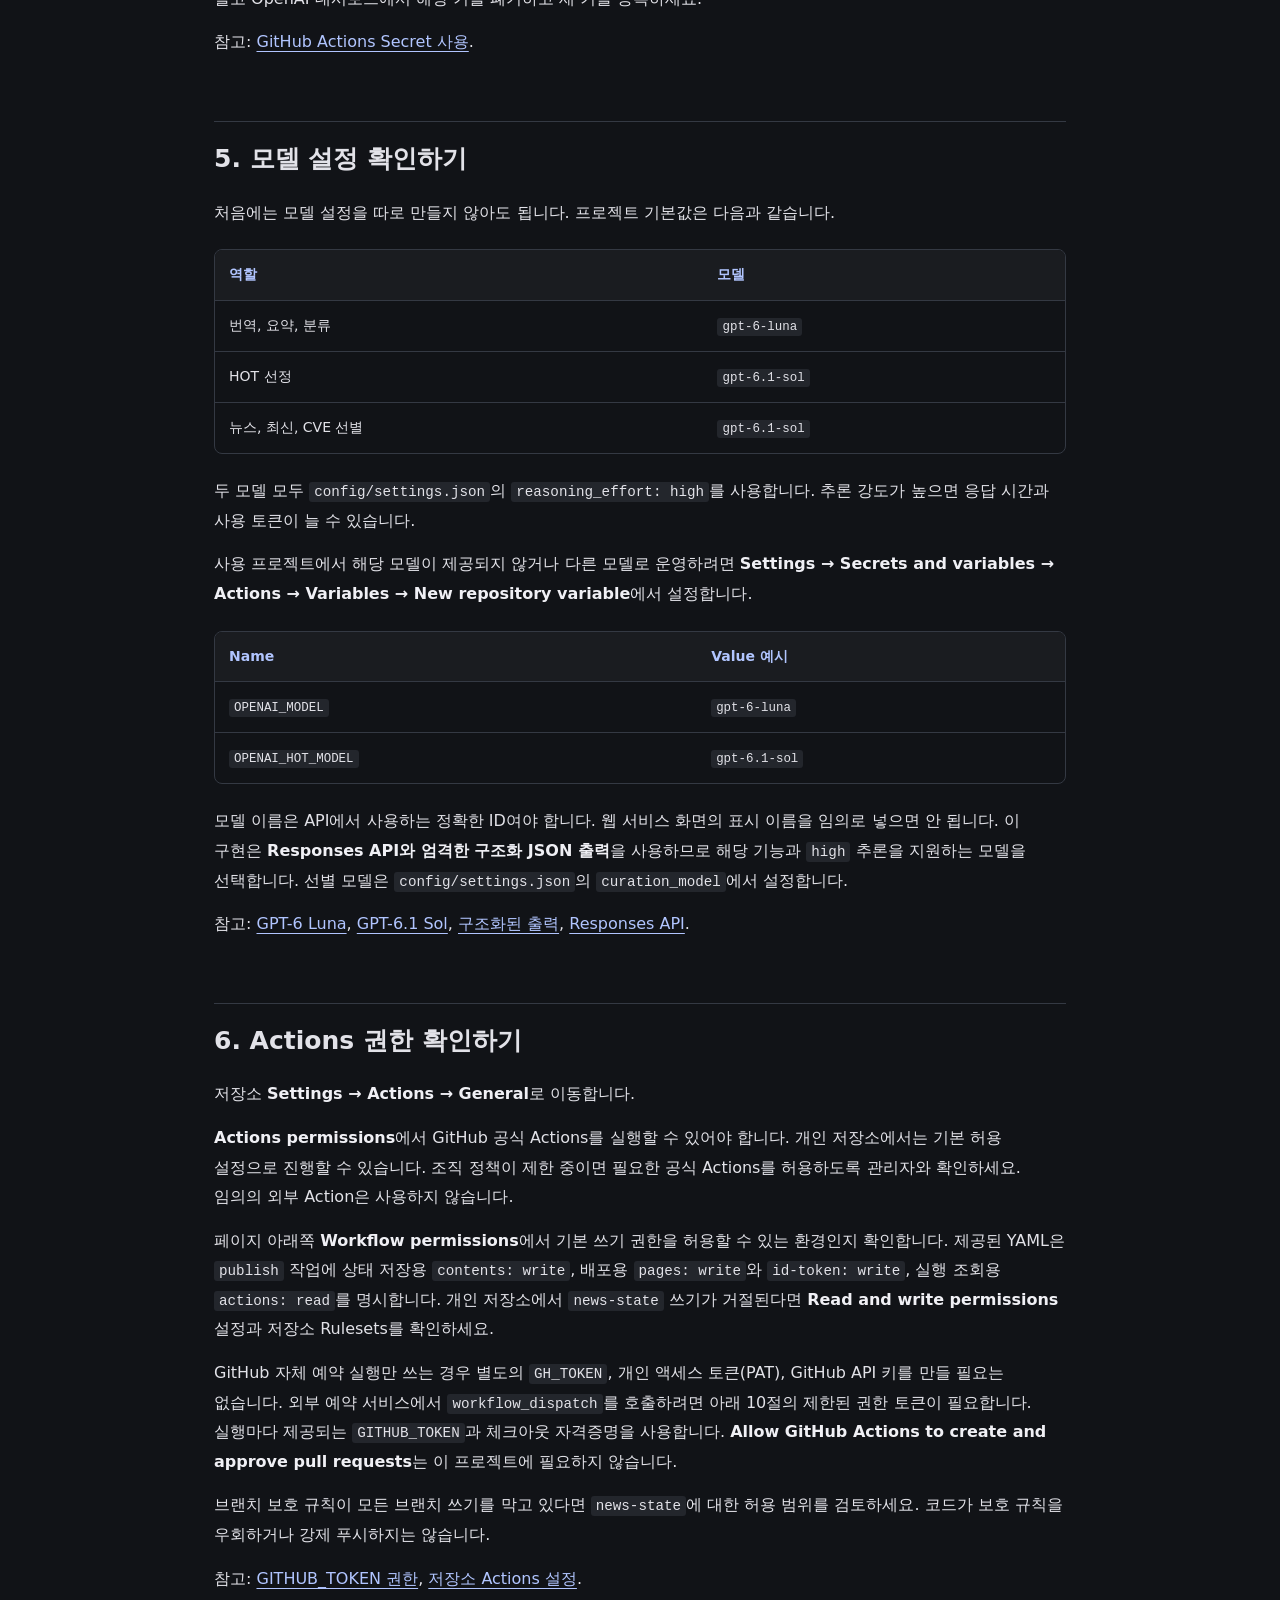
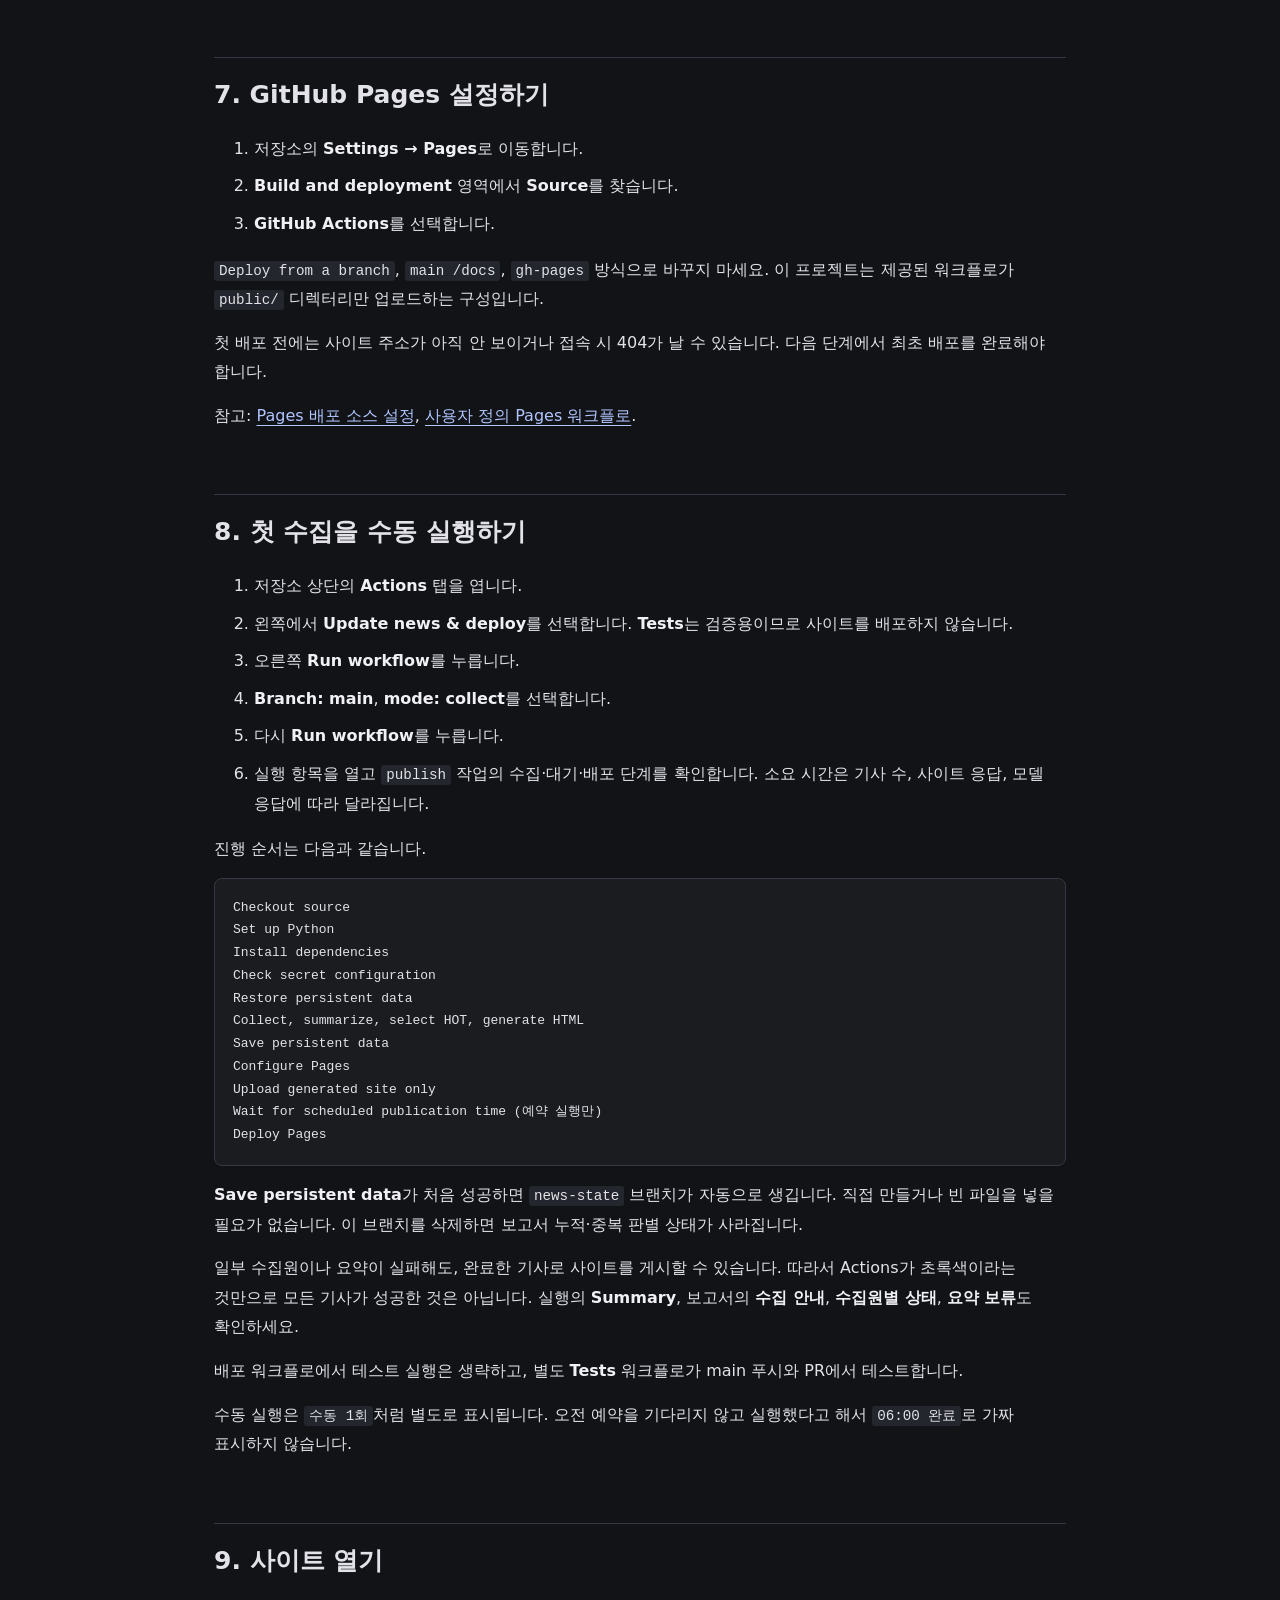
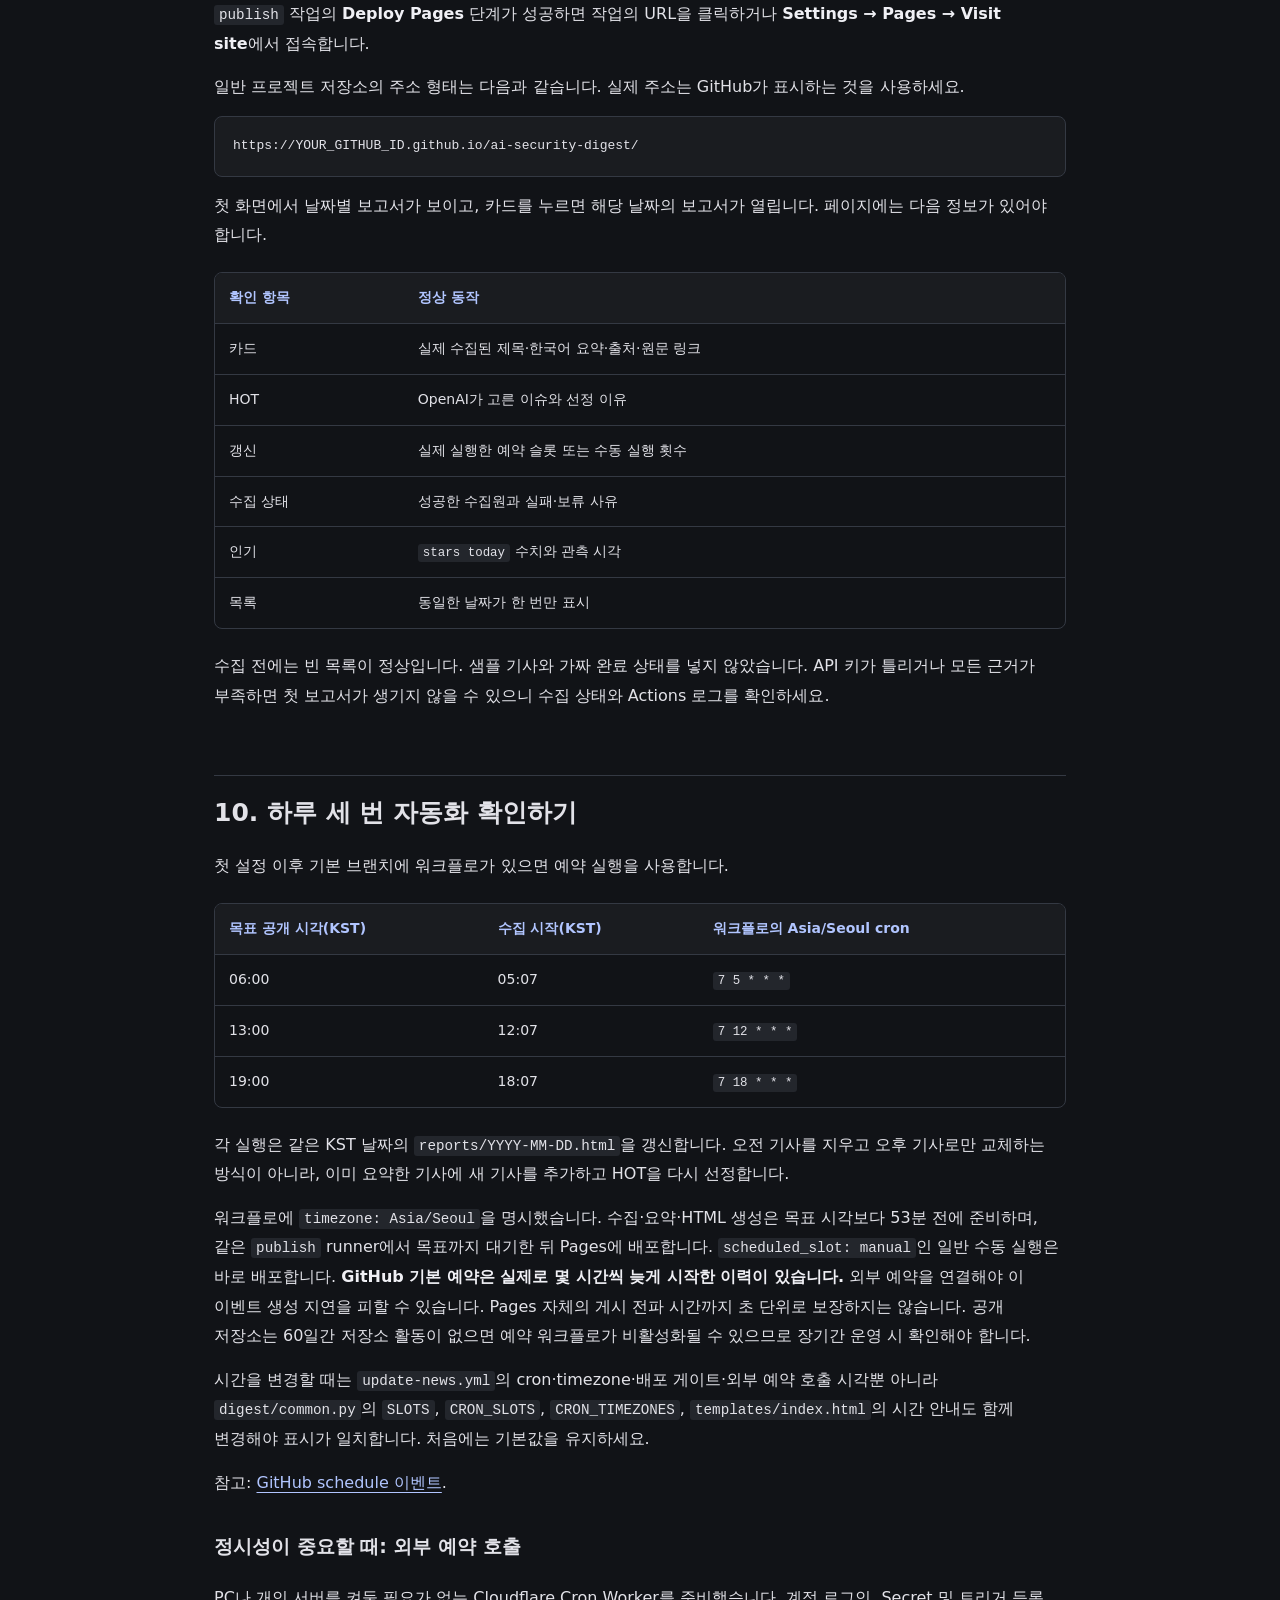
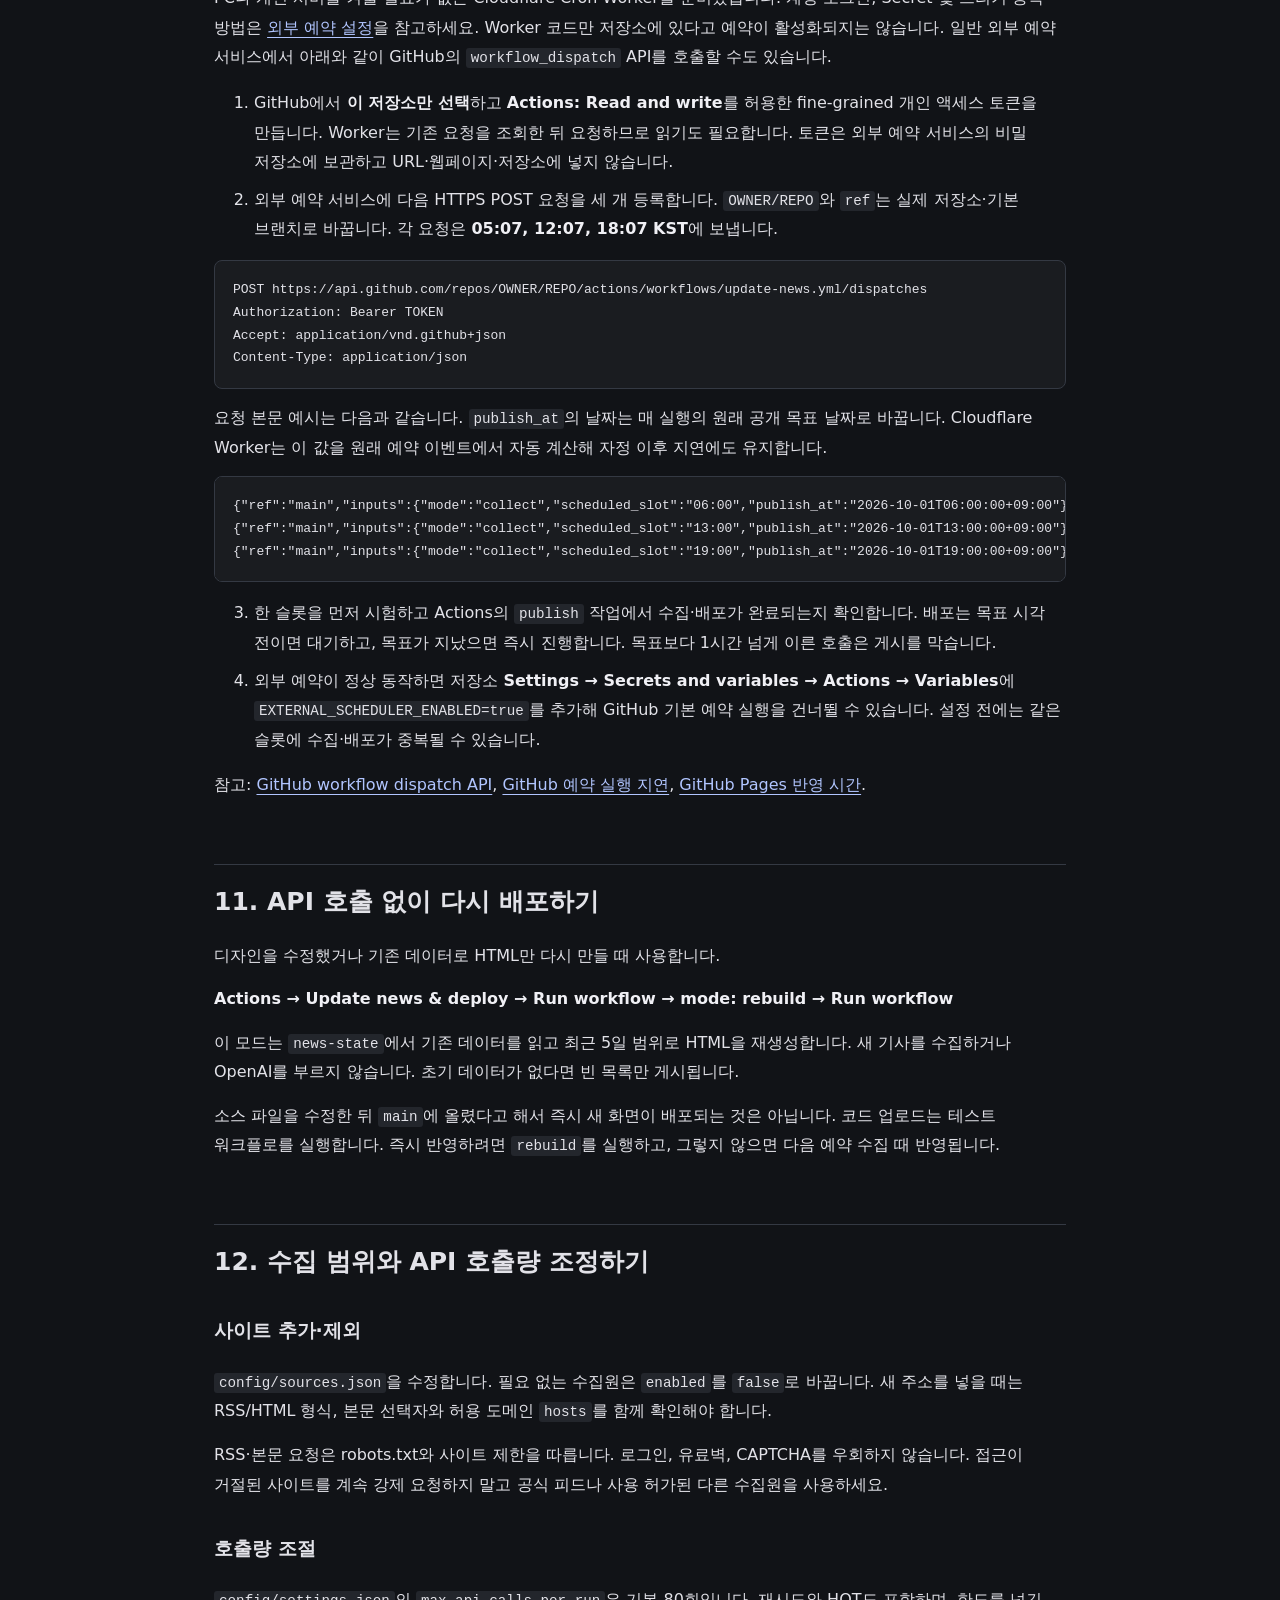
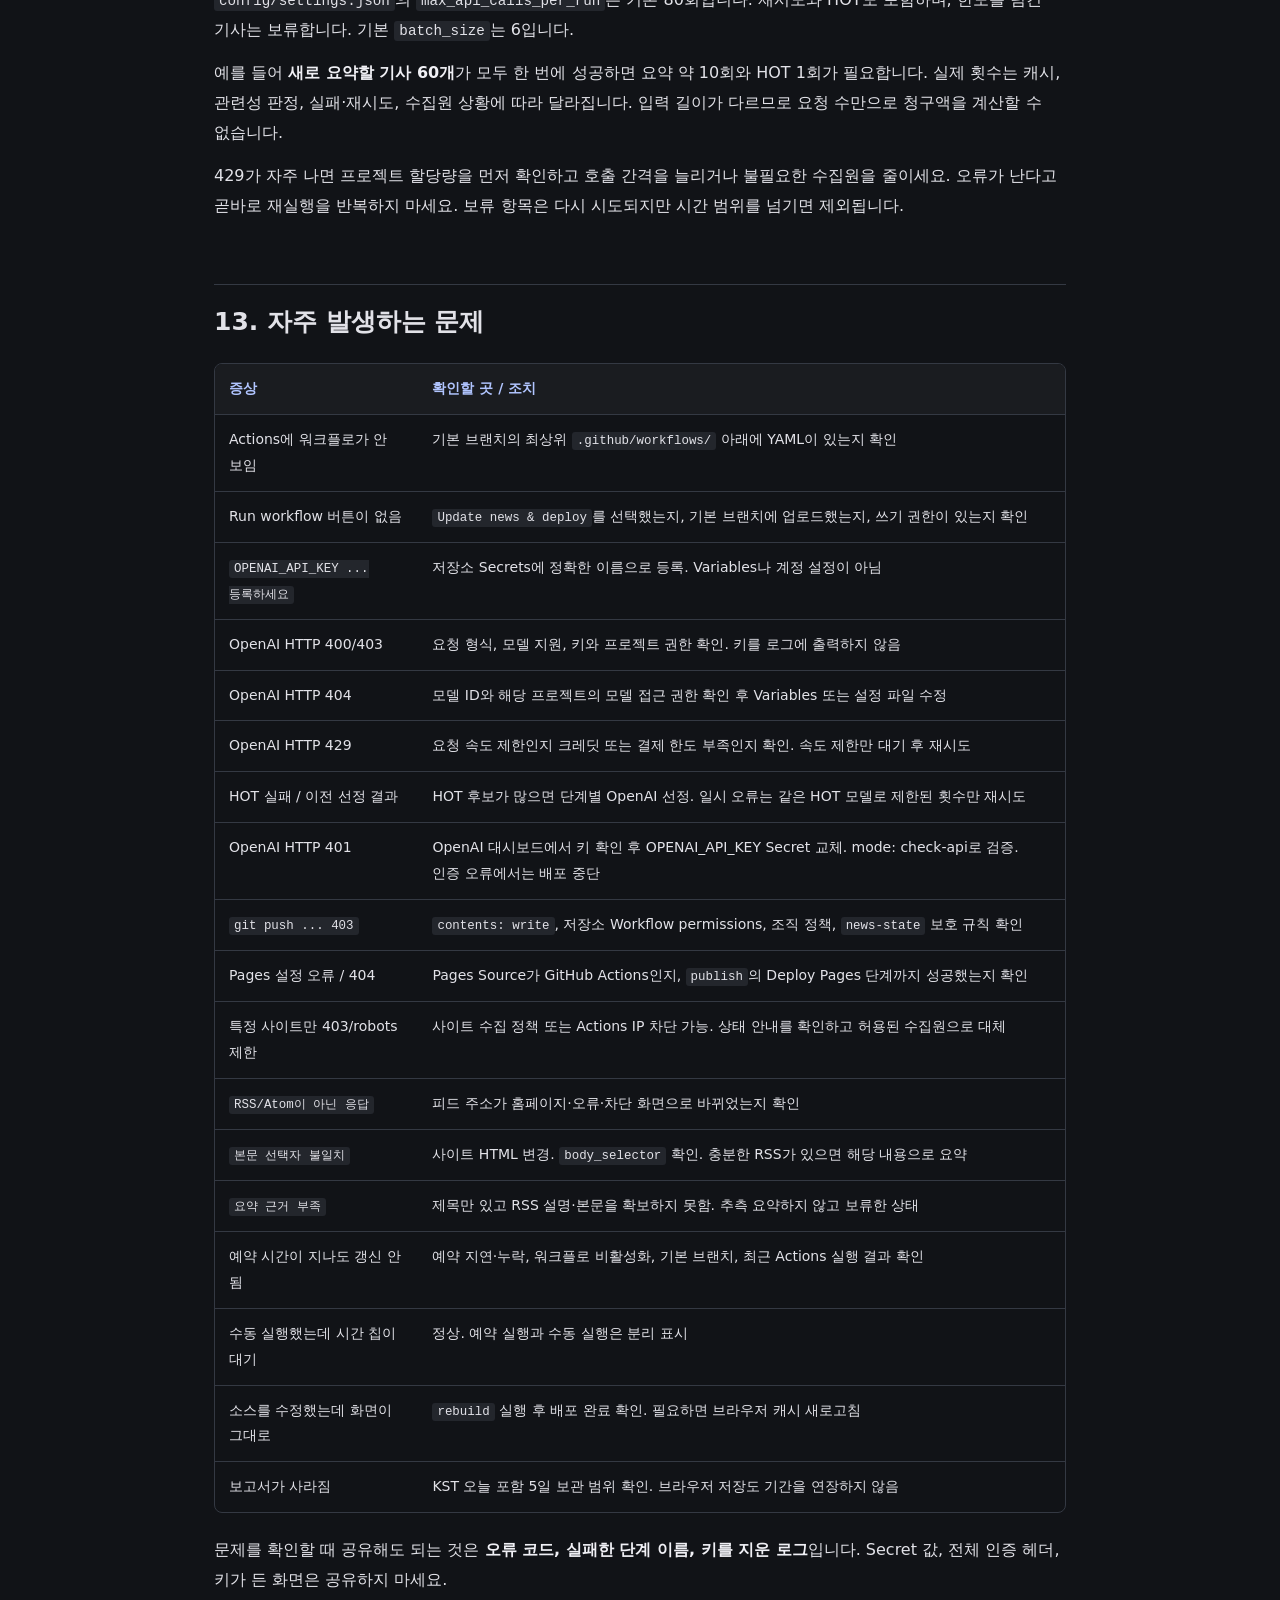
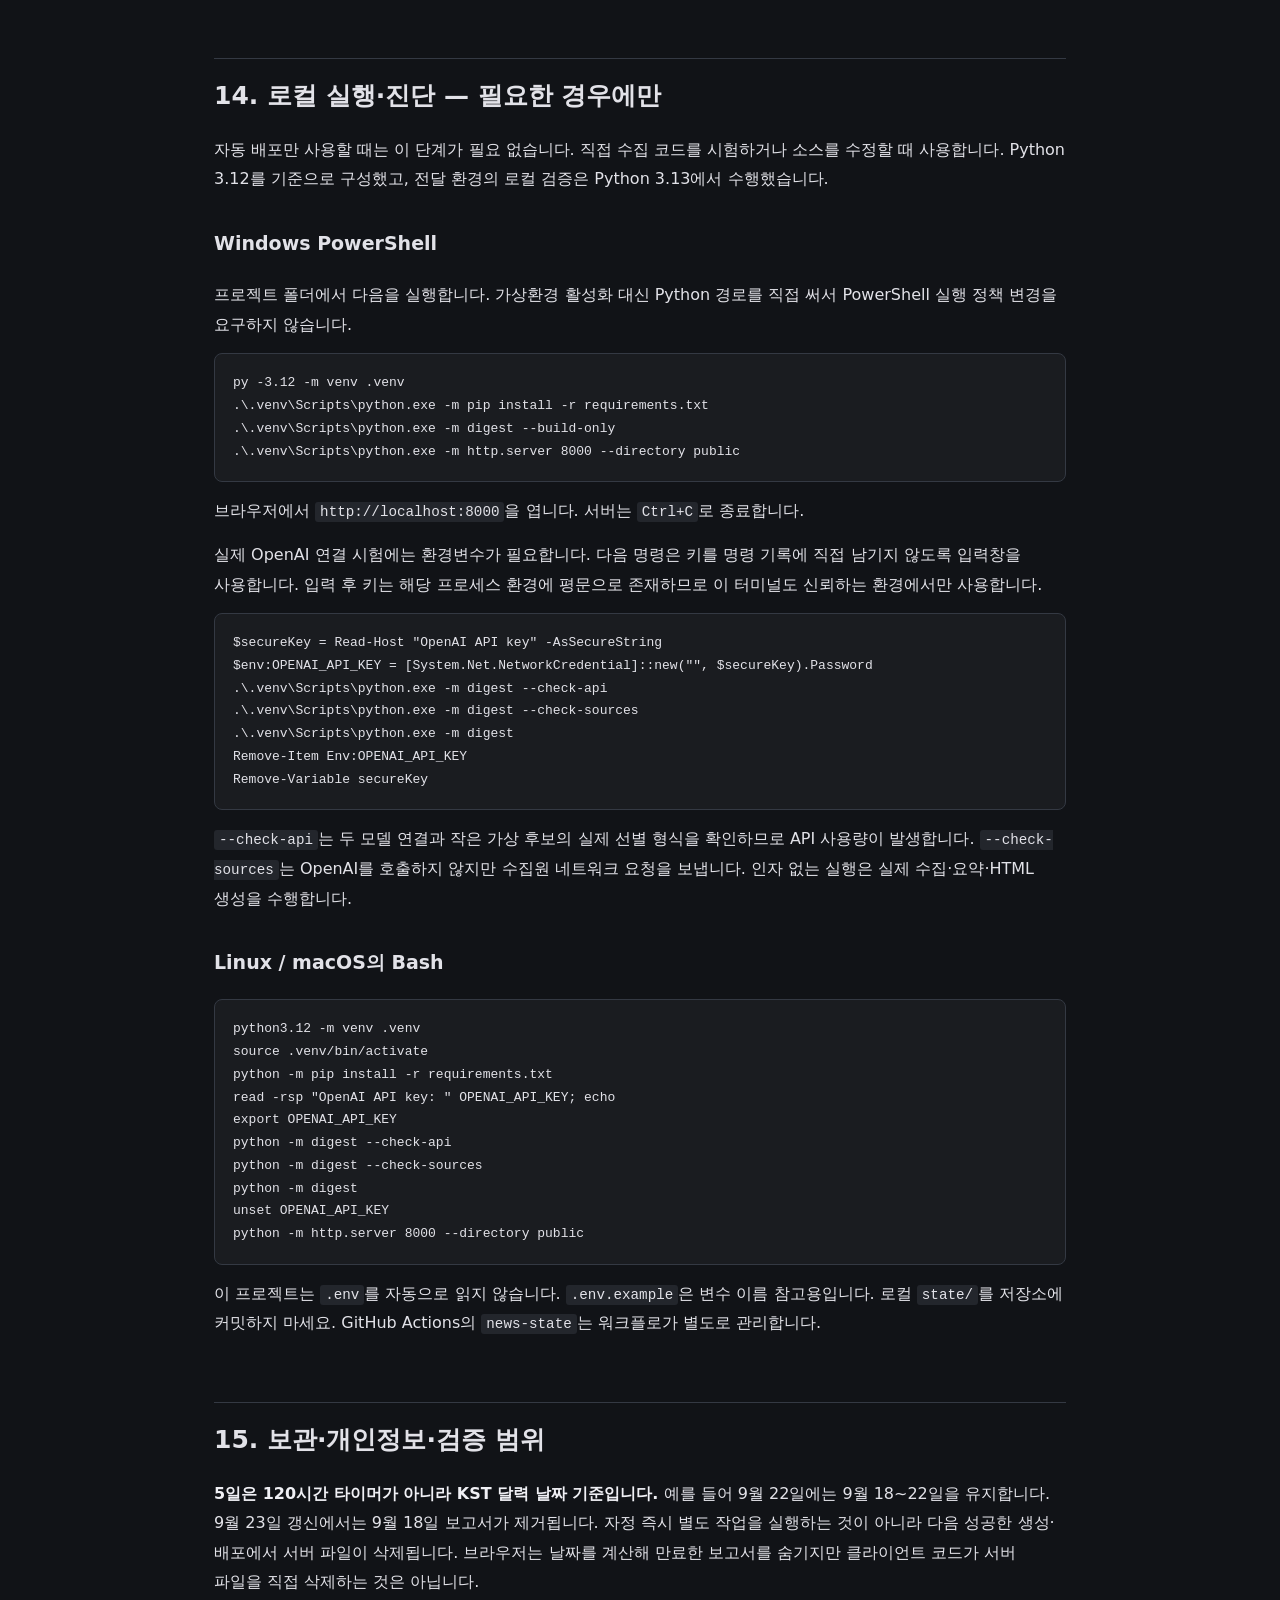
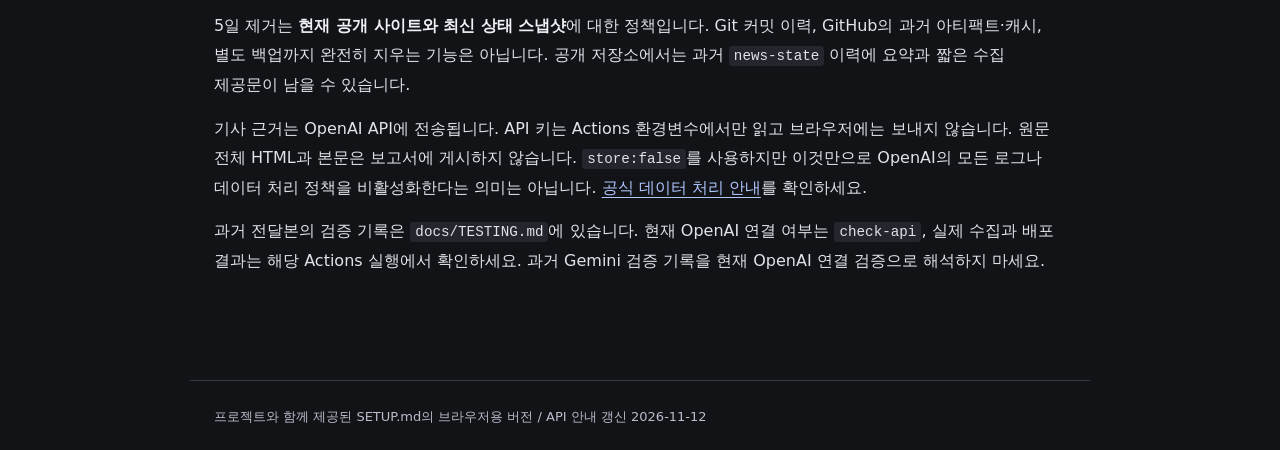
==== commit a759f405: "Migrate news AI processing to OpenAI with high reasoning" ====
--- a/SETUP.html
+++ b/SETUP.html
@@ -1,11 +1,11 @@
 <!doctype html><html lang="ko"><head><meta charset="utf-8"><meta name="viewport" content="width=device-width, initial-scale=1"><title>처음부터 설정하기 · AI Security Digest</title><style>
 :root{color-scheme:dark;--bg:#111317;--panel:#1a1c20;--text:#e2e2e8;--muted:#b8bdcb;--accent:#b1c5ff;--line:#343943}
 *{box-sizing:border-box}html{scroll-behavior:smooth;scroll-padding-top:80px}body{margin:0;background:var(--bg);color:var(--text);font:16px/1.85 system-ui,-apple-system,"Noto Sans KR",sans-serif;word-break:keep-all;overflow-wrap:anywhere}header{position:sticky;top:0;background:#111317f5;border-bottom:1px solid var(--line);z-index:3;padding:12px 20px;display:flex;justify-content:space-between;gap:15px;font-size:13px}header span{color:var(--muted)}main{max-width:900px;margin:auto;padding:32px 24px 90px}h1{font-size:32px;line-height:1.4;margin:10px 0 24px}h2{font-size:25px;line-height:1.5;margin:64px 0 20px;padding-top:18px;border-top:1px solid var(--line)}h3{font-size:19px;margin-top:32px}a{color:var(--accent);text-underline-offset:4px}p{margin:14px 0}li{margin:8px 0}strong{color:#f0f0f5}pre{background:var(--panel);padding:18px;border:1px solid var(--line);border-radius:8px;overflow:auto;font:13px/1.75 ui-monospace,Consolas,monospace;word-break:normal}code{font-family:ui-monospace,Consolas,monospace;font-size:.89em;background:#23262c;padding:2px 5px;border-radius:3px}pre code{padding:0;background:none;font-size:inherit}.table-wrap{overflow-x:auto;margin:22px 0;border:1px solid var(--line);border-radius:8px}table{width:100%;border-collapse:collapse;min-width:430px;font-size:14px}th,td{text-align:left;padding:12px 14px;border-bottom:1px solid var(--line);vertical-align:top}th{background:var(--panel);color:var(--accent)}tr:last-child td{border:0}.toc{background:var(--panel);padding:18px 22px;border-radius:10px;margin:20px 0 30px}.toc summary{cursor:pointer;font-weight:650}.toc nav{display:grid;grid-template-columns:1fr 1fr;gap:9px 18px;margin-top:18px}.toc a{font-size:13px;line-height:1.6;text-decoration:none}footer{max-width:900px;margin:auto;padding:24px;color:var(--muted);font-size:13px;border-top:1px solid var(--line)}@media(max-width:599px){body{font-size:15px}main{padding:20px 16px 60px}h1{font-size:28px}h2{font-size:22px}header span{display:none}.toc nav{grid-template-columns:1fr}}@media print{header,.toc{display:none}body{background:white;color:black}strong{color:black}a{color:#222}pre,th{background:#eee}main{max-width:none}}
-</style></head><body><header><a href="#top">설정 안내서</a><span>GEMINI API · GITHUB ACTIONS · PAGES</span></header><main id="top"><p><strong>v2 업데이트:</strong> 수집 오류 수정, 당일 CVE·CVSS, 선택 사항인 NVD 키는 <a href="UPGRADE.html">업데이트 안내서</a>를 확인하세요.</p><details class="toc"><summary>단계 바로가기</summary><nav><a href="#step-0">0. 준비와 용어</a><a href="#step-1">1. Gemini API 키 만들기</a><a href="#step-2">2. GitHub 저장소 만들기</a><a href="#step-3">3. 프로젝트 파일 올리기</a><a href="#step-4">4. GEMINI_API_KEY를 Secret에 등록하기</a><a href="#step-5">5. 모델 설정 확인하기</a><a href="#step-6">6. Actions 권한 확인하기</a><a href="#step-7">7. GitHub Pages 설정하기</a><a href="#step-8">8. 첫 수집을 수동 실행하기</a><a href="#step-9">9. 사이트 열기</a><a href="#step-10">10. 하루 세 번 자동화 확인하기</a><a href="#step-11">11. API 호출 없이 다시 배포하기</a><a href="#step-12">12. 수집 범위와 API 호출량 조정하기</a><a href="#step-13">13. 자주 발생하는 문제</a><a href="#step-14">14. 로컬 실행·진단 — 필요한 경우에만</a><a href="#step-15">15. 보관·개인정보·검증 범위</a></nav></details><h1>처음부터 설정하기</h1>
+</style></head><body><header><a href="#top">설정 안내서</a><span>OPENAI API · GITHUB ACTIONS · PAGES</span></header><main id="top"><p><strong>v2 업데이트:</strong> 수집 오류 수정, 당일 CVE·CVSS, 선택 사항인 NVD 키는 <a href="UPGRADE.html">업데이트 안내서</a>를 확인하세요.</p><details class="toc"><summary>단계 바로가기</summary><nav><a href="#step-0">0. 준비와 용어</a><a href="#step-1">1. OpenAI API 키 만들기</a><a href="#step-2">2. GitHub 저장소 만들기</a><a href="#step-3">3. 프로젝트 파일 올리기</a><a href="#step-4">4. OPENAI_API_KEY를 Secret에 등록하기</a><a href="#step-5">5. 모델 설정 확인하기</a><a href="#step-6">6. Actions 권한 확인하기</a><a href="#step-7">7. GitHub Pages 설정하기</a><a href="#step-8">8. 첫 수집을 수동 실행하기</a><a href="#step-9">9. 사이트 열기</a><a href="#step-10">10. 하루 세 번 자동화 확인하기</a><a href="#step-11">11. API 호출 없이 다시 배포하기</a><a href="#step-12">12. 수집 범위와 API 호출량 조정하기</a><a href="#step-13">13. 자주 발생하는 문제</a><a href="#step-14">14. 로컬 실행·진단 — 필요한 경우에만</a><a href="#step-15">15. 보관·개인정보·검증 범위</a></nav></details><h1>처음부터 설정하기</h1>
 <p><strong>목표: API 키 등록 → GitHub 저장소 업로드 → Actions 실행 → Pages에서 확인.</strong></p>
-<p>이 안내서는 2026년 9월 22일 확인한 공식 문서와 이 프로젝트의 코드에 맞춰 작성했습니다. 실제 키와 GitHub 계정은 사용자가 설정해야 합니다. 키를 채팅, HTML, 저장소 파일에 넣지 마세요.</p>
+<p>API 설정은 2026년 11월 12일 확인한 OpenAI 공식 문서와 이 프로젝트의 코드에 맞춰 갱신했습니다. 실제 키와 GitHub 계정은 사용자가 설정해야 합니다. 키를 채팅, HTML, 저장소 파일에 넣지 마세요.</p>
 <h2 id="step-0">0. 준비와 용어</h2>
-<p>필요한 것은 Google 계정, GitHub 계정, 그리고 프로젝트 ZIP입니다. GitHub에서 자동 운영만 하려면 PC에 Python을 설치할 필요는 없습니다.</p>
+<p>필요한 것은 OpenAI API 계정, GitHub 계정, 그리고 프로젝트 ZIP입니다. GitHub에서 자동 운영만 하려면 PC에 Python을 설치할 필요는 없습니다.</p>
 <div class="table-wrap"><table>
 <thead>
 <tr>
@@ -49,17 +49,16 @@
 </tbody>
 </table></div>
 <p>설정은 <strong>본인이 관리자 권한을 가진 저장소</strong>에서 진행하세요. 기관·조직 저장소는 관리자가 Actions·Pages·키 생성을 제한할 수 있습니다.</p>
-<h2 id="step-1">1. Gemini API 키 만들기</h2>
-<ol>
-<li><a href="https://aistudio.google.com/api-keys" rel="noopener noreferrer" target="_blank">Google AI Studio API Keys</a>에 접속하고 Google 계정으로 로그인합니다.</li>
-<li>처음 이용한다면 약관과 프로젝트 생성 안내를 확인합니다. 기존 프로젝트를 사용할 경우 대시보드의 <strong>Projects → Import projects</strong>에서 가져온 후 진행합니다.</li>
-<li><strong>Create API key</strong>를 누르고 사용할 프로젝트를 선택합니다. 용도를 알아볼 수 있도록 이름을 <code>ai-security-digest</code>로 지정해도 됩니다.</li>
-<li>생성한 키를 복사합니다. 지금은 GitHub Secret에 넣을 때까지만 안전하게 보관합니다.</li>
-<li>키 목록의 <strong>Key Type</strong>이 <strong>Auth</strong>인지 확인합니다. 공식 안내상 2026년 9월에는 기존 Standard 키 거부 전환이 예정되어 있으므로, 예전에 발급한 키보다 AI Studio에서 새로 만든 Auth 키를 사용하세요.</li>
+<h2 id="step-1">1. OpenAI API 키 만들기</h2>
+<ol>
+<li><a href="https://platform.openai.com/api-keys" rel="noopener noreferrer" target="_blank">OpenAI API Keys</a>에 접속하고 로그인합니다.</li>
+<li>사용할 프로젝트를 선택하고 API 키를 생성합니다. 용도를 알아볼 수 있도록 이름을 <code>ai-security-digest</code>로 지정해도 됩니다.</li>
+<li>해당 프로젝트에서 <code>gpt-6-luna</code>, <code>gpt-6.1-sol</code>과 Responses API를 사용할 수 있는지 확인합니다.</li>
+<li>생성한 키를 복사해 아래 GitHub Secret에 등록합니다. 키 원문은 채팅이나 프로젝트 파일에 남기지 않습니다.</li>
 </ol>
 <p>키 생성 권한 오류가 나면 프로젝트 소유자나 조직 관리자에게 문의하세요. 이미 쓰고 있는 다른 서비스의 키 설정을 임의로 바꾸지 말고 이 프로젝트용 키를 별도로 만드는 편이 관리하기 쉽습니다.</p>
-<p><strong>API 사용료와 호출 제한은 별도입니다.</strong> AI Studio에서 해당 프로젝트의 모델 사용 가능 여부, 한도, 사용량 및 결제 상태를 확인하세요. Google 계정이 있다고 해서 모든 모델·모든 요청이 무료인 것은 아닙니다. 이 프로그램의 호출 상한도 금액을 확정적으로 제한하지는 않습니다.</p>
-<p>참고: <a href="https://ai.google.dev/gemini-api/docs/api-key" rel="noopener noreferrer" target="_blank">공식 API 키 안내</a>, <a href="https://ai.google.dev/gemini-api/docs/models" rel="noopener noreferrer" target="_blank">모델 목록</a>, <a href="https://ai.google.dev/gemini-api/docs/rate-limits" rel="noopener noreferrer" target="_blank">사용 한도</a>, <a href="https://ai.google.dev/gemini-api/docs/pricing" rel="noopener noreferrer" target="_blank">가격 안내</a>.</p>
+<p><strong>API 사용료와 호출 제한은 별도입니다.</strong> OpenAI 대시보드에서 해당 프로젝트의 모델 사용 가능 여부, 한도, 사용량 및 크레딧을 확인하세요. 이 프로그램의 호출 상한도 금액을 확정적으로 제한하지는 않습니다.</p>
+<p>참고: <a href="https://developers.openai.com/api/docs/quickstart" rel="noopener noreferrer" target="_blank">공식 API 키 안내</a>, <a href="https://developers.openai.com/api/docs/models" rel="noopener noreferrer" target="_blank">모델 목록</a>, <a href="https://developers.openai.com/api/docs/guides/rate-limits" rel="noopener noreferrer" target="_blank">사용 한도</a>, <a href="https://developers.openai.com/api/docs/pricing" rel="noopener noreferrer" target="_blank">가격 안내</a>.</p>
 <h2 id="step-2">2. GitHub 저장소 만들기</h2>
 <ol>
 <li>GitHub에 로그인한 뒤 우측 상단 <strong>+ → New repository</strong>를 누릅니다.</li>
@@ -113,72 +112,42 @@
 </code></pre>
 <p>인증 창이 뜨면 GitHub 로그인 절차를 따르세요. 계정 비밀번호나 인증 토큰을 코드에 적지 않습니다. 기존에 파일이 있는 저장소에 무작정 <code>--force</code>로 밀어 넣지 마세요.</p>
 <p>참고: <a href="https://docs.github.com/en/migrations/importing-source-code/using-the-command-line-to-import-source-code/adding-locally-hosted-code-to-github" rel="noopener noreferrer" target="_blank">로컬 코드 GitHub에 추가</a>.</p>
-<h2 id="step-4">4. GEMINI_API_KEY를 Secret에 등록하기</h2>
+<h2 id="step-4">4. OPENAI_API_KEY를 Secret에 등록하기</h2>
 <ol>
 <li>방금 만든 저장소를 엽니다. <strong>계정 설정이 아니라 해당 저장소의 Settings</strong>로 이동합니다.</li>
 <li>왼쪽 메뉴에서 <strong>Secrets and variables → Actions</strong>를 누릅니다.</li>
 <li><strong>Secrets</strong> 탭에서 <strong>New repository secret</strong>를 누릅니다.</li>
 <li><strong>Name</strong>에 아래 이름을 정확히 입력합니다.</li>
 </ol>
-<pre><code class="language-text">GEMINI_API_KEY
+<pre><code class="language-text">OPENAI_API_KEY
 </code></pre>
 <ol start="5">
-<li><strong>Secret</strong>에 AI Studio에서 복사한 실제 API 키를 붙여넣습니다. 따옴표나 설명 문구를 추가하지 않습니다.</li>
-<li><strong>Add secret</strong>를 누릅니다. 목록에 <code>GEMINI_API_KEY</code>가 나타나면 등록된 것입니다. 다시 열어도 키 원문이 보이지 않는 것이 정상입니다.</li>
+<li><strong>Secret</strong>에 OpenAI 대시보드에서 복사한 실제 API 키를 붙여넣습니다. 따옴표나 설명 문구를 추가하지 않습니다.</li>
+<li><strong>Add secret</strong>를 누릅니다. 목록에 <code>OPENAI_API_KEY</code>가 나타나면 등록된 것입니다. 다시 열어도 키 원문이 보이지 않는 것이 정상입니다.</li>
 </ol>
 <p><strong>Variables 탭에 키를 넣지 마세요.</strong> <code>.env</code>, <code>settings.json</code>, HTML, JavaScript, <code>update-news.yml</code>에도 키를 적지 않습니다.</p>
 <p>코드에는 이미 다음 참조가 연결되어 있습니다. 사용자가 이 줄을 실제 키로 교체하는 것이 아닙니다.</p>
 <pre><code class="language-yaml">env:
-  GEMINI_API_KEY: ${{ secrets.GEMINI_API_KEY }}
-</code></pre>
-<p>2026년 9월부터 Gemini의 기존 Standard 키 요청이 거부됩니다. AI Studio에서 키 유형이 <strong>Auth</strong>인지, 차단된 키는 아닌지 확인하고, 401 오류가 나면 새 Auth 키를 만들어 <code>GEMINI_API_KEY</code> Secret을 교체하세요. 변경을 기본 브랜치에 반영한 후 <strong>Actions → Update news &amp; deploy → Run workflow → Branch: main → mode: check-api</strong>로 설정된 모델의 연결을 확인합니다. 이 모드는 Gemini 요청을 보내지만 뉴스 수집·상태 저장·Pages 배포는 하지 않습니다. 성공하면 <code>mode: collect</code>를 실행하세요. 키 값은 채팅이나 저장소에 붙여넣지 마세요.</p>
-<p>키를 잘못 넣었다면 Secret의 수정 버튼으로 값을 교체합니다. 실제 키가 공개 파일에 올라갔다면 파일 삭제만 하지 말고 AI Studio에서 해당 키를 폐기하고 새 키를 등록하세요.</p>
+  OPENAI_API_KEY: ${{ secrets.OPENAI_API_KEY }}
+</code></pre>
+<p>401 오류가 나면 OpenAI 대시보드에서 키의 유효성과 프로젝트 권한을 확인하고 <code>OPENAI_API_KEY</code> Secret을 교체하세요. 변경을 기본 브랜치에 반영한 후 <strong>Actions → Update news &amp; deploy → Run workflow → Branch: main → mode: check-api</strong>로 설정된 모델의 연결을 확인합니다. 이 모드는 OpenAI 요청을 보내지만 뉴스 수집, 상태 저장, Pages 배포는 하지 않습니다. 성공하면 <code>mode: collect</code>를 실행하세요. 키 값은 채팅이나 저장소에 붙여넣지 마세요.</p>
+<p>키를 잘못 넣었다면 Secret의 수정 버튼으로 값을 교체합니다. 실제 키가 공개 파일에 올라갔다면 파일 삭제만 하지 말고 OpenAI 대시보드에서 해당 키를 폐기하고 새 키를 등록하세요.</p>
 <p>참고: <a href="https://docs.github.com/en/actions/how-tos/write-workflows/choose-what-workflows-do/use-secrets" rel="noopener noreferrer" target="_blank">GitHub Actions Secret 사용</a>.</p>
 <h2 id="step-5">5. 모델 설정 확인하기</h2>
 <p>처음에는 모델 설정을 따로 만들지 않아도 됩니다. 프로젝트 기본값은 다음과 같습니다.</p>
-<div class="table-wrap"><table>
-<thead>
-<tr>
-<th>역할</th>
-<th>모델</th>
-</tr>
-</thead>
-<tbody>
-<tr>
-<td>번역·요약·분류</td>
-<td><code>gemini-3.5-flash-lite</code></td>
-</tr>
-<tr>
-<td>HOT 선정</td>
-<td><code>gemini-3.5-flash-lite</code></td>
-</tr>
-<tr>
-<td>뉴스·최신·CVE 선별</td>
-<td><code>gemini-3.5-flash-lite</code></td>
-</tr>
-</tbody>
-</table></div>
+<div class="table-wrap"><table><thead><tr><th>역할</th><th>모델</th></tr></thead><tbody>
+<tr><td>번역, 요약, 분류</td><td><code>gpt-6-luna</code></td></tr>
+<tr><td>HOT 선정</td><td><code>gpt-6.1-sol</code></td></tr>
+<tr><td>뉴스, 최신, CVE 선별</td><td><code>gpt-6.1-sol</code></td></tr>
+</tbody></table></div>
+<p>두 모델 모두 <code>config/settings.json</code>의 <code>reasoning_effort: high</code>를 사용합니다. 추론 강도가 높으면 응답 시간과 사용 토큰이 늘 수 있습니다.</p>
 <p>사용 프로젝트에서 해당 모델이 제공되지 않거나 다른 모델로 운영하려면 <strong>Settings → Secrets and variables → Actions → Variables → New repository variable</strong>에서 설정합니다.</p>
-<div class="table-wrap"><table>
-<thead>
-<tr>
-<th>Name</th>
-<th>Value 예시</th>
-</tr>
-</thead>
-<tbody>
-<tr>
-<td><code>GEMINI_MODEL</code></td>
-<td><code>gemini-3.5-flash-lite</code></td>
-</tr>
-<tr>
-<td><code>GEMINI_HOT_MODEL</code></td>
-<td><code>gemini-3.5-flash-lite</code></td>
-</tr>
-</tbody>
-</table></div>
-<p>모델 이름은 API에서 사용하는 정확한 ID여야 합니다. 웹 서비스 화면의 표시 이름을 임의로 넣으면 안 됩니다. 이 구현은 <strong>Interactions API와 구조화된 JSON 출력</strong>을 사용하므로 이를 지원하는 모델을 선택합니다.</p>
-<p>참고: <a href="https://ai.google.dev/gemini-api/docs/models" rel="noopener noreferrer" target="_blank">Gemini 모델 목록</a>, <a href="https://ai.google.dev/gemini-api/docs/structured-output" rel="noopener noreferrer" target="_blank">구조화된 출력</a>, <a href="https://ai.google.dev/gemini-api/docs/interactions-overview" rel="noopener noreferrer" target="_blank">Interactions API</a>.</p>
+<div class="table-wrap"><table><thead><tr><th>Name</th><th>Value 예시</th></tr></thead><tbody>
+<tr><td><code>OPENAI_MODEL</code></td><td><code>gpt-6-luna</code></td></tr>
+<tr><td><code>OPENAI_HOT_MODEL</code></td><td><code>gpt-6.1-sol</code></td></tr>
+</tbody></table></div>
+<p>모델 이름은 API에서 사용하는 정확한 ID여야 합니다. 웹 서비스 화면의 표시 이름을 임의로 넣으면 안 됩니다. 이 구현은 <strong>Responses API와 엄격한 구조화 JSON 출력</strong>을 사용하므로 해당 기능과 <code>high</code> 추론을 지원하는 모델을 선택합니다. 선별 모델은 <code>config/settings.json</code>의 <code>curation_model</code>에서 설정합니다.</p>
+<p>참고: <a href="https://developers.openai.com/api/docs/models/gpt-6-luna" rel="noopener noreferrer" target="_blank">GPT-6 Luna</a>, <a href="https://developers.openai.com/api/docs/models/gpt-6.1-sol" rel="noopener noreferrer" target="_blank">GPT-6.1 Sol</a>, <a href="https://developers.openai.com/api/docs/guides/structured-outputs" rel="noopener noreferrer" target="_blank">구조화된 출력</a>, <a href="https://developers.openai.com/api/docs/guides/migrate-to-responses" rel="noopener noreferrer" target="_blank">Responses API</a>.</p>
 <h2 id="step-6">6. Actions 권한 확인하기</h2>
 <p>저장소 <strong>Settings → Actions → General</strong>로 이동합니다.</p>
 <p><strong>Actions permissions</strong>에서 GitHub 공식 Actions를 실행할 수 있어야 합니다. 개인 저장소에서는 기본 허용 설정으로 진행할 수 있습니다. 조직 정책이 제한 중이면 필요한 공식 Actions를 허용하도록 관리자와 확인하세요. 임의의 외부 Action은 사용하지 않습니다.</p>
@@ -241,7 +210,7 @@
 </tr>
 <tr>
 <td>HOT</td>
-<td>Gemini가 고른 이슈와 선정 이유</td>
+<td>OpenAI가 고른 이슈와 선정 이유</td>
 </tr>
 <tr>
 <td>갱신</td>
@@ -313,7 +282,7 @@
 <p>참고: <a href="https://docs.github.com/en/rest/actions/workflows#create-a-workflow-dispatch-event">GitHub workflow dispatch API</a>, <a href="https://docs.github.com/en/actions/how-tos/troubleshoot-workflows">GitHub 예약 실행 지연</a>, <a href="https://docs.github.com/en/pages/getting-started-with-github-pages/creating-a-github-pages-site">GitHub Pages 반영 시간</a>.</p><h2 id="step-11">11. API 호출 없이 다시 배포하기</h2>
 <p>디자인을 수정했거나 기존 데이터로 HTML만 다시 만들 때 사용합니다.</p>
 <p><strong>Actions → Update news &amp; deploy → Run workflow → mode: rebuild → Run workflow</strong></p>
-<p>이 모드는 <code>news-state</code>에서 기존 데이터를 읽고 최근 5일 범위로 HTML을 재생성합니다. 새 기사를 수집하거나 Gemini를 부르지 않습니다. 초기 데이터가 없다면 빈 목록만 게시됩니다.</p>
+<p>이 모드는 <code>news-state</code>에서 기존 데이터를 읽고 최근 5일 범위로 HTML을 재생성합니다. 새 기사를 수집하거나 OpenAI를 부르지 않습니다. 초기 데이터가 없다면 빈 목록만 게시됩니다.</p>
 <p>소스 파일을 수정한 뒤 <code>main</code>에 올렸다고 해서 즉시 새 화면이 배포되는 것은 아닙니다. 코드 업로드는 테스트 워크플로를 실행합니다. 즉시 반영하려면 <code>rebuild</code>를 실행하고, 그렇지 않으면 다음 예약 수집 때 반영됩니다.</p>
 <h2 id="step-12">12. 수집 범위와 API 호출량 조정하기</h2>
 <h3>사이트 추가·제외</h3>
@@ -341,25 +310,25 @@
 <td><code>Update news &amp; deploy</code>를 선택했는지, 기본 브랜치에 업로드했는지, 쓰기 권한이 있는지 확인</td>
 </tr>
 <tr>
-<td><code>GEMINI_API_KEY ... 등록하세요</code></td>
+<td><code>OPENAI_API_KEY ... 등록하세요</code></td>
 <td>저장소 Secrets에 정확한 이름으로 등록. Variables나 계정 설정이 아님</td>
 </tr>
 <tr>
-<td>Gemini HTTP 400/403</td>
-<td>키 종류·폐기/차단 여부·프로젝트 권한·API 설정·모델 입력 확인. 키를 로그에 출력하지 않음</td>
-</tr>
-<tr>
-<td>Gemini HTTP 404</td>
-<td>모델 ID와 Interactions 지원 여부 확인 후 Variables 또는 설정 파일 수정</td>
-</tr>
-<tr>
-<td>Gemini HTTP 429</td>
-<td>AI Studio 할당량·사용량 확인. 호출 간격·요청 상한·수집 범위 조절</td>
+<td>OpenAI HTTP 400/403</td>
+<td>요청 형식, 모델 지원, 키와 프로젝트 권한 확인. 키를 로그에 출력하지 않음</td>
+</tr>
+<tr>
+<td>OpenAI HTTP 404</td>
+<td>모델 ID와 해당 프로젝트의 모델 접근 권한 확인 후 Variables 또는 설정 파일 수정</td>
+</tr>
+<tr>
+<td>OpenAI HTTP 429</td>
+<td>요청 속도 제한인지 크레딧 또는 결제 한도 부족인지 확인. 속도 제한만 대기 후 재시도</td>
 </tr>
 <tr>
 <td>HOT 실패 / 이전 선정 결과</td>
-<td>HOT 후보가 많으면 단계별 Gemini 선정. 429·5xx는 대체 모델 재시도, 계속 실패하면 할당량 확인</td>
-</tr><tr><td>Gemini HTTP 401</td><td>AI Studio에서 Auth 키 유형·차단 상태 확인 후 GEMINI_API_KEY Secret 교체. mode: check-api로 검증. 인증 오류에서는 배포 중단</td>
+<td>HOT 후보가 많으면 단계별 OpenAI 선정. 일시 오류는 같은 HOT 모델로 제한된 횟수만 재시도</td>
+</tr><tr><td>OpenAI HTTP 401</td><td>OpenAI 대시보드에서 키 확인 후 OPENAI_API_KEY Secret 교체. mode: check-api로 검증. 인증 오류에서는 배포 중단</td>
 </tr>
 <tr>
 <td><code>git push ... 403</code></td>
@@ -414,32 +383,32 @@
 .\.venv\Scripts\python.exe -m http.server 8000 --directory public
 </code></pre>
 <p>브라우저에서 <code>http://localhost:8000</code>을 엽니다. 서버는 <code>Ctrl+C</code>로 종료합니다.</p>
-<p>실제 Gemini 연결 시험에는 환경변수가 필요합니다. 다음 명령은 키를 명령 기록에 직접 남기지 않도록 입력창을 사용합니다. 입력 후 키는 해당 프로세스 환경에 평문으로 존재하므로 이 터미널도 신뢰하는 환경에서만 사용합니다.</p>
-<pre><code class="language-powershell">$secureKey = Read-Host "Gemini API key" -AsSecureString
-$env:GEMINI_API_KEY = [System.Net.NetworkCredential]::new("", $secureKey).Password
+<p>실제 OpenAI 연결 시험에는 환경변수가 필요합니다. 다음 명령은 키를 명령 기록에 직접 남기지 않도록 입력창을 사용합니다. 입력 후 키는 해당 프로세스 환경에 평문으로 존재하므로 이 터미널도 신뢰하는 환경에서만 사용합니다.</p>
+<pre><code class="language-powershell">$secureKey = Read-Host "OpenAI API key" -AsSecureString
+$env:OPENAI_API_KEY = [System.Net.NetworkCredential]::new("", $secureKey).Password
 .\.venv\Scripts\python.exe -m digest --check-api
 .\.venv\Scripts\python.exe -m digest --check-sources
 .\.venv\Scripts\python.exe -m digest
-Remove-Item Env:GEMINI_API_KEY
+Remove-Item Env:OPENAI_API_KEY
 Remove-Variable secureKey
 </code></pre>
-<p><code>--check-api</code>는 기본 모델 두 개에 연결 확인 요청을 보내므로 API 사용량이 발생합니다. <code>--check-sources</code>는 Gemini를 호출하지 않지만 수집원 네트워크 요청을 보냅니다. 인자 없는 실행은 실제 수집·요약·HTML 생성을 수행합니다.</p>
+<p><code>--check-api</code>는 두 모델 연결과 작은 가상 후보의 실제 선별 형식을 확인하므로 API 사용량이 발생합니다. <code>--check-sources</code>는 OpenAI를 호출하지 않지만 수집원 네트워크 요청을 보냅니다. 인자 없는 실행은 실제 수집·요약·HTML 생성을 수행합니다.</p>
 <h3>Linux / macOS의 Bash</h3>
 <pre><code class="language-bash">python3.12 -m venv .venv
 source .venv/bin/activate
 python -m pip install -r requirements.txt
-read -rsp "Gemini API key: " GEMINI_API_KEY; echo
-export GEMINI_API_KEY
+read -rsp "OpenAI API key: " OPENAI_API_KEY; echo
+export OPENAI_API_KEY
 python -m digest --check-api
 python -m digest --check-sources
 python -m digest
-unset GEMINI_API_KEY
+unset OPENAI_API_KEY
 python -m http.server 8000 --directory public
 </code></pre>
 <p>이 프로젝트는 <code>.env</code>를 자동으로 읽지 않습니다. <code>.env.example</code>은 변수 이름 참고용입니다. 로컬 <code>state/</code>를 저장소에 커밋하지 마세요. GitHub Actions의 <code>news-state</code>는 워크플로가 별도로 관리합니다.</p>
 <h2 id="step-15">15. 보관·개인정보·검증 범위</h2>
 <p><strong>5일은 120시간 타이머가 아니라 KST 달력 날짜 기준입니다.</strong> 예를 들어 9월 22일에는 9월 18~22일을 유지합니다. 9월 23일 갱신에서는 9월 18일 보고서가 제거됩니다. 자정 즉시 별도 작업을 실행하는 것이 아니라 다음 성공한 생성·배포에서 서버 파일이 삭제됩니다. 브라우저는 날짜를 계산해 만료한 보고서를 숨기지만 클라이언트 코드가 서버 파일을 직접 삭제하는 것은 아닙니다.</p>
 <p>5일 제거는 <strong>현재 공개 사이트와 최신 상태 스냅샷</strong>에 대한 정책입니다. Git 커밋 이력, GitHub의 과거 아티팩트·캐시, 별도 백업까지 완전히 지우는 기능은 아닙니다. 공개 저장소에서는 과거 <code>news-state</code> 이력에 요약과 짧은 수집 제공문이 남을 수 있습니다.</p>
-<p>기사 근거는 Gemini 서비스에 전송됩니다. API 키는 Actions 환경변수에서만 읽고 브라우저에는 보내지 않습니다. 원문 전체 HTML·본문은 보고서에 게시하지 않습니다. <code>store:false</code>를 사용하지만 이것만으로 Google의 모든 로그·데이터 처리 정책을 비활성화한다는 의미는 아닙니다.</p>
-<p>이 전달본에서는 로컬 단위·통합 테스트와 가상 화면 크기 검증을 수행했습니다. 실제 Gemini 키 요청, 전체 수집원의 실시간 접근, GitHub 계정에서의 배포, 폴드 8 울트라 실기기 테스트는 수행하지 않았습니다. 최초 <code>collect</code> 실행 결과와 기기 화면으로 최종 확인해야 합니다. 자세한 내용은 <code>docs/TESTING.md</code>에 있습니다.</p>
-</main><footer>프로젝트와 함께 제공된 SETUP.md의 브라우저용 버전 · 2026-09-22</footer></body></html>
+<p>기사 근거는 OpenAI API에 전송됩니다. API 키는 Actions 환경변수에서만 읽고 브라우저에는 보내지 않습니다. 원문 전체 HTML과 본문은 보고서에 게시하지 않습니다. <code>store:false</code>를 사용하지만 이것만으로 OpenAI의 모든 로그나 데이터 처리 정책을 비활성화한다는 의미는 아닙니다. <a href="https://developers.openai.com/api/docs/guides/your-data" rel="noopener noreferrer" target="_blank">공식 데이터 처리 안내</a>를 확인하세요.</p>
+<p>과거 전달본의 검증 기록은 <code>docs/TESTING.md</code>에 있습니다. 현재 OpenAI 연결 여부는 <code>check-api</code>, 실제 수집과 배포 결과는 해당 Actions 실행에서 확인하세요. 과거 Gemini 검증 기록을 현재 OpenAI 연결 검증으로 해석하지 마세요.</p>
+</main><footer>프로젝트와 함께 제공된 SETUP.md의 브라우저용 버전 / API 안내 갱신 2026-11-12</footer></body></html>
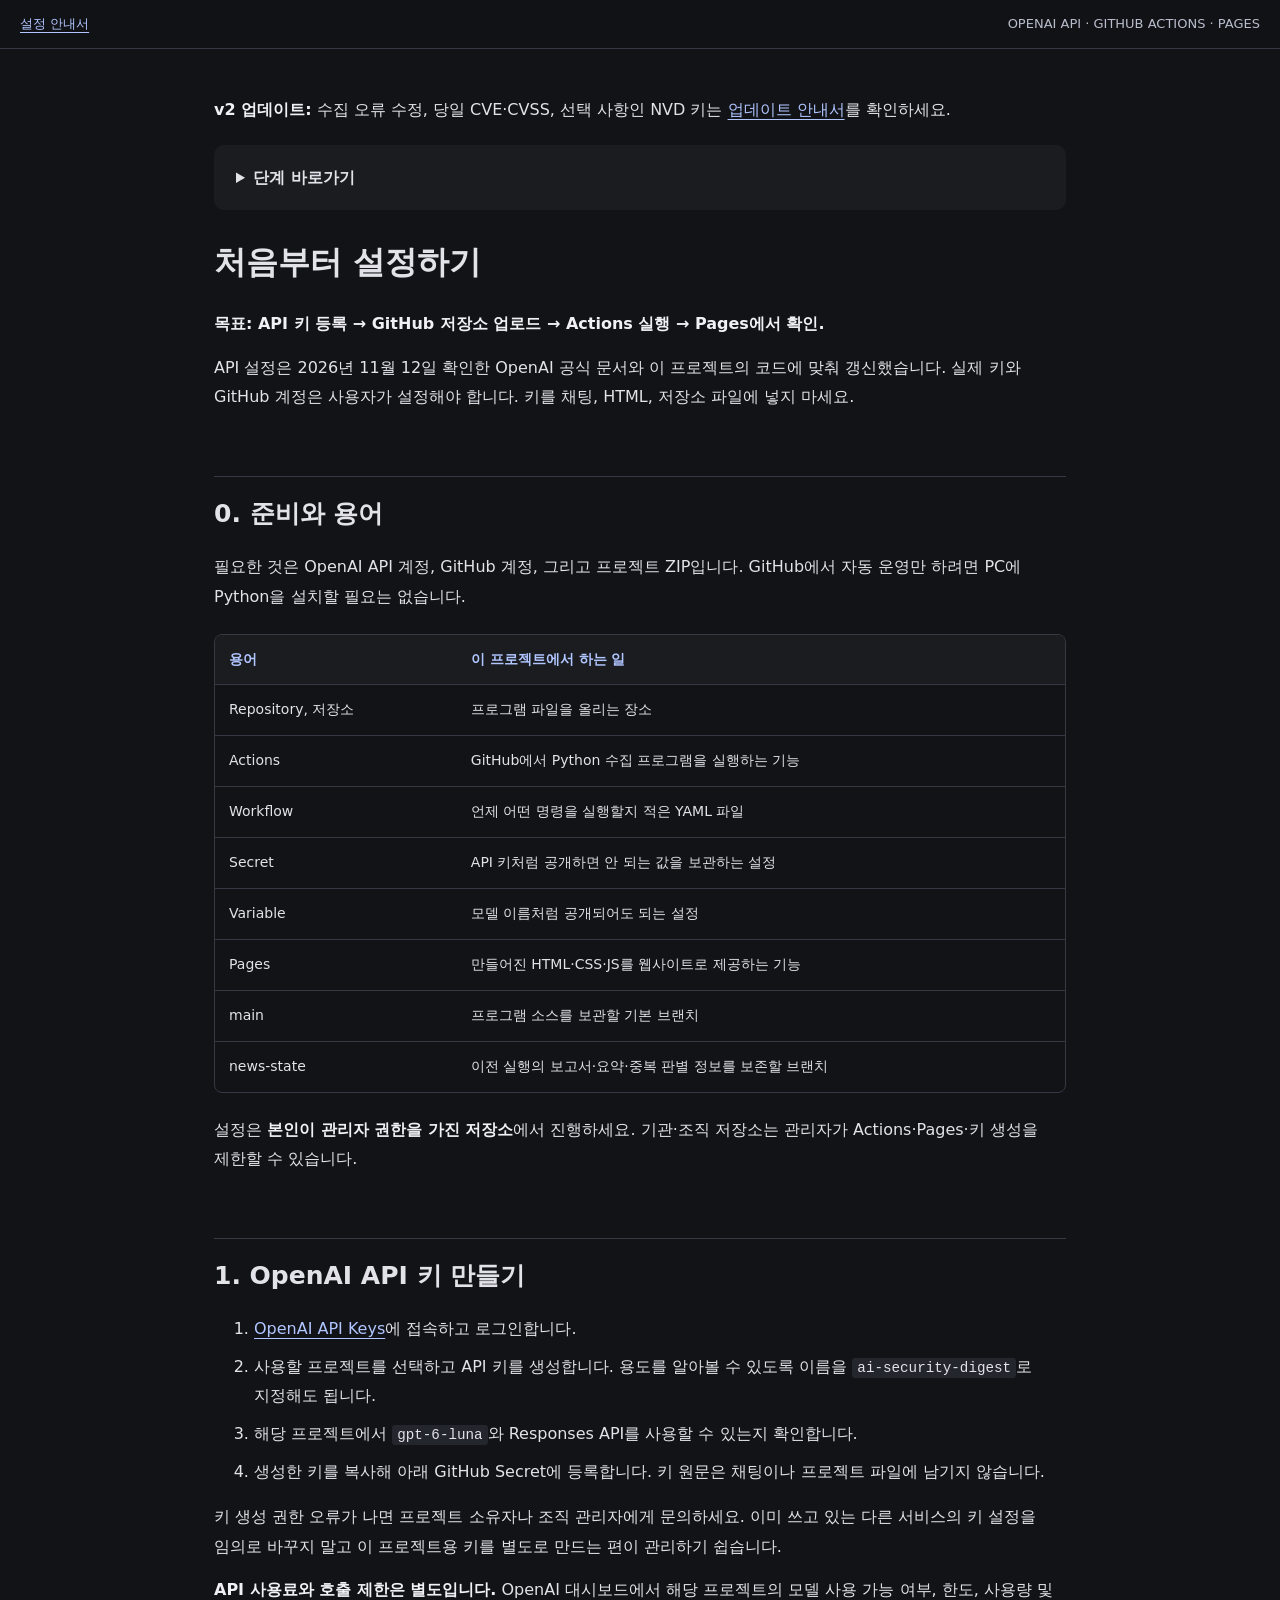
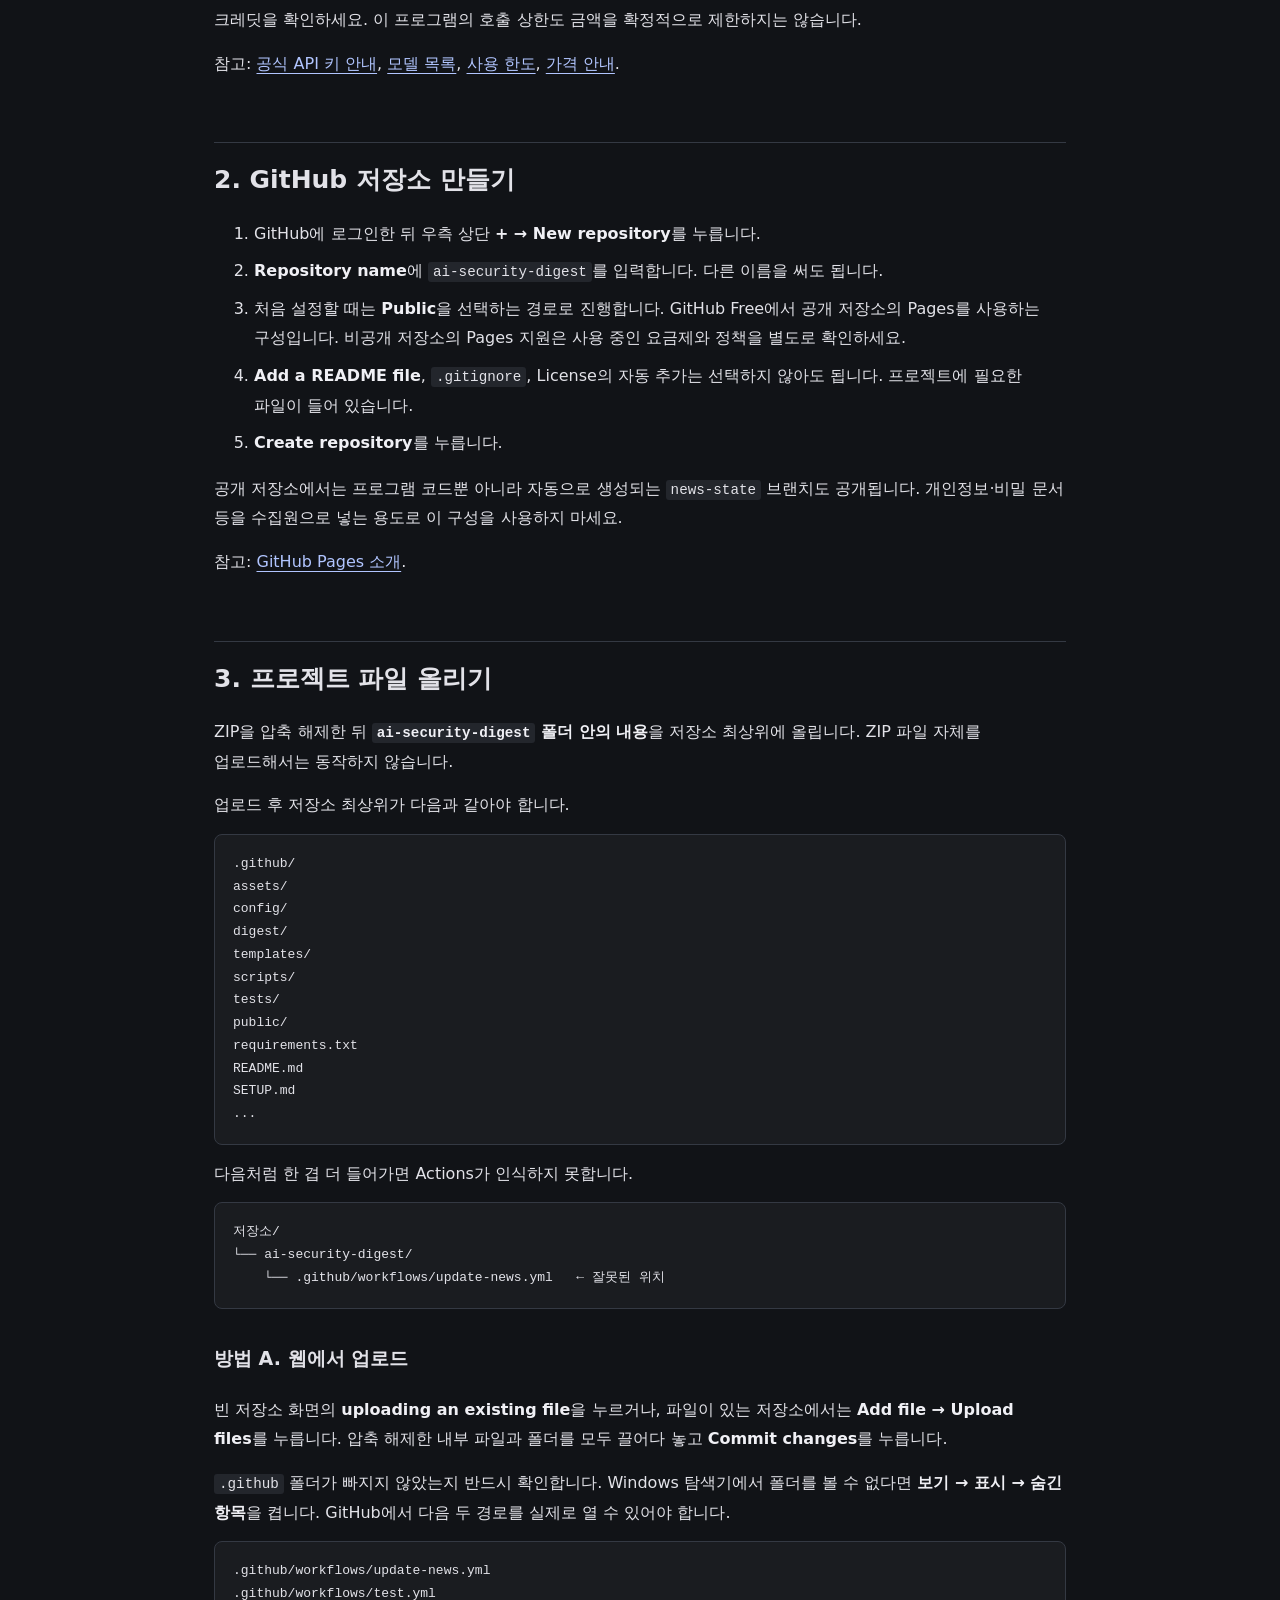
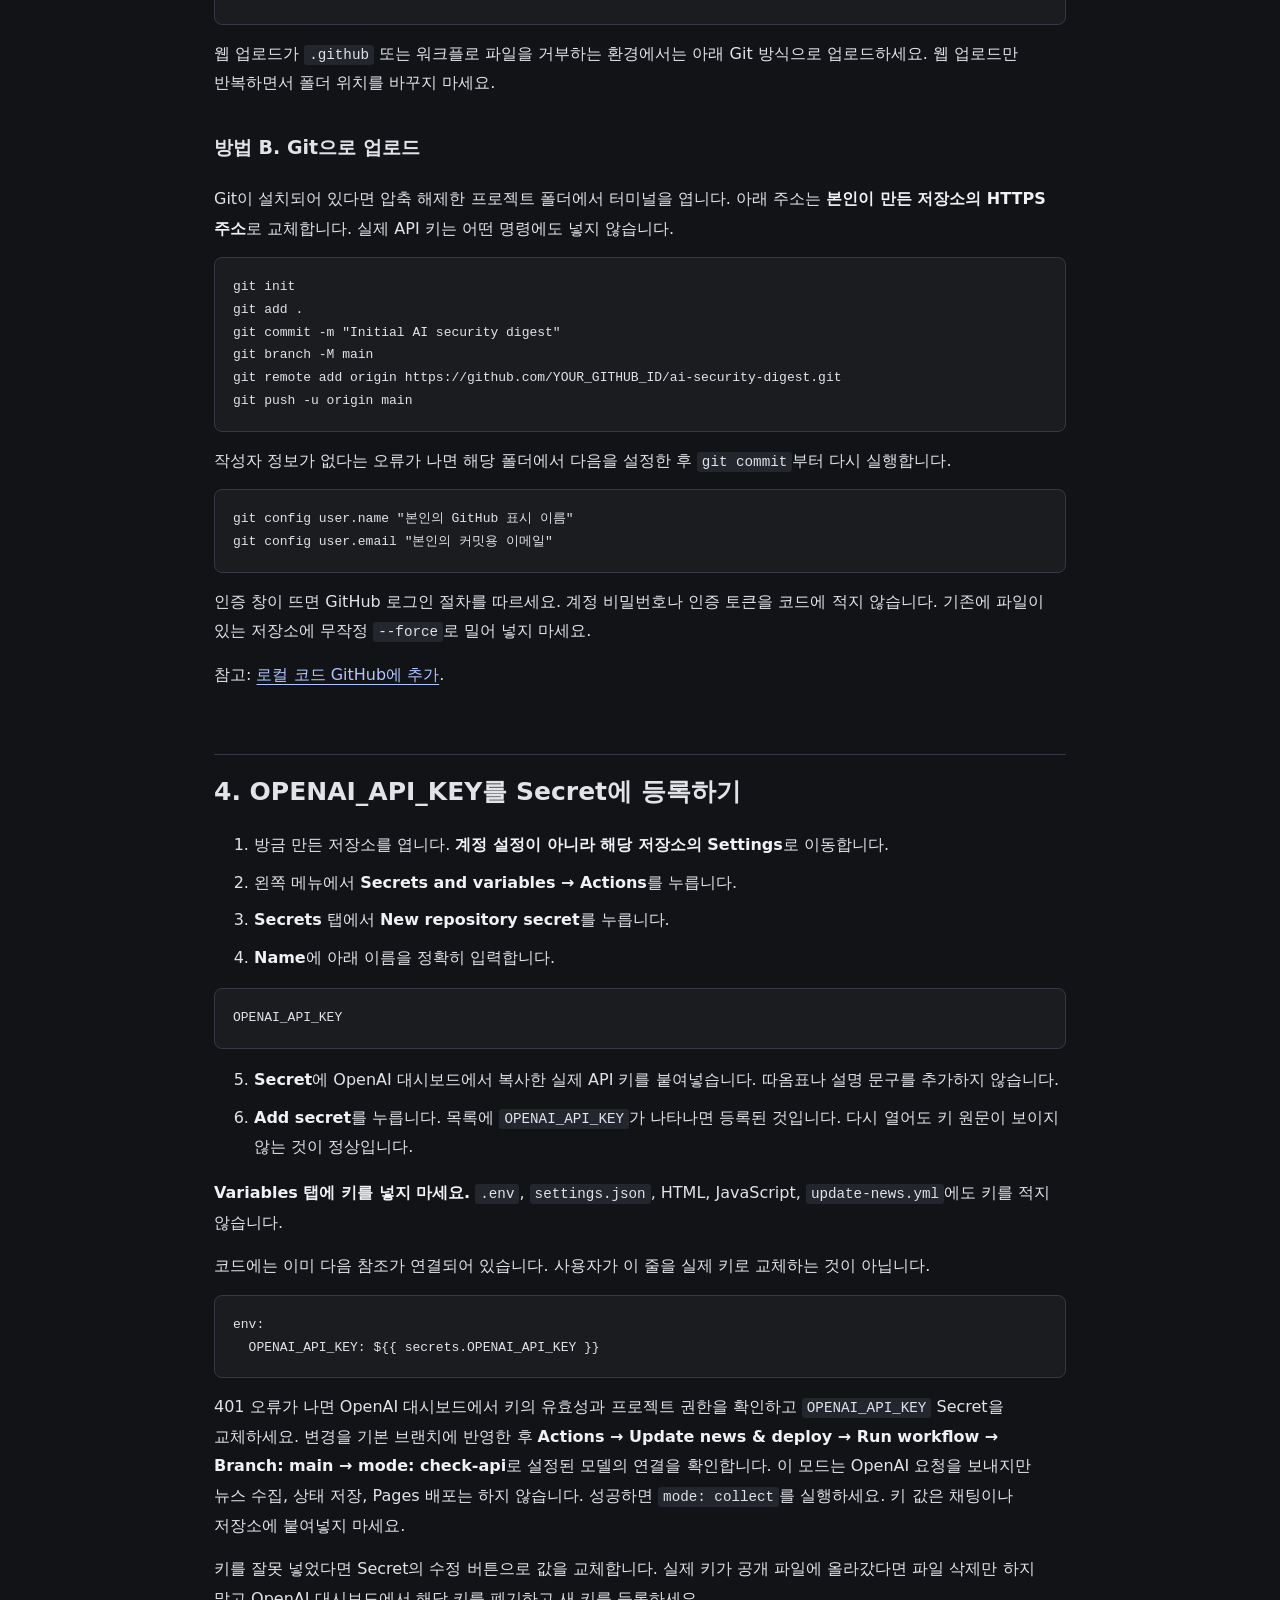
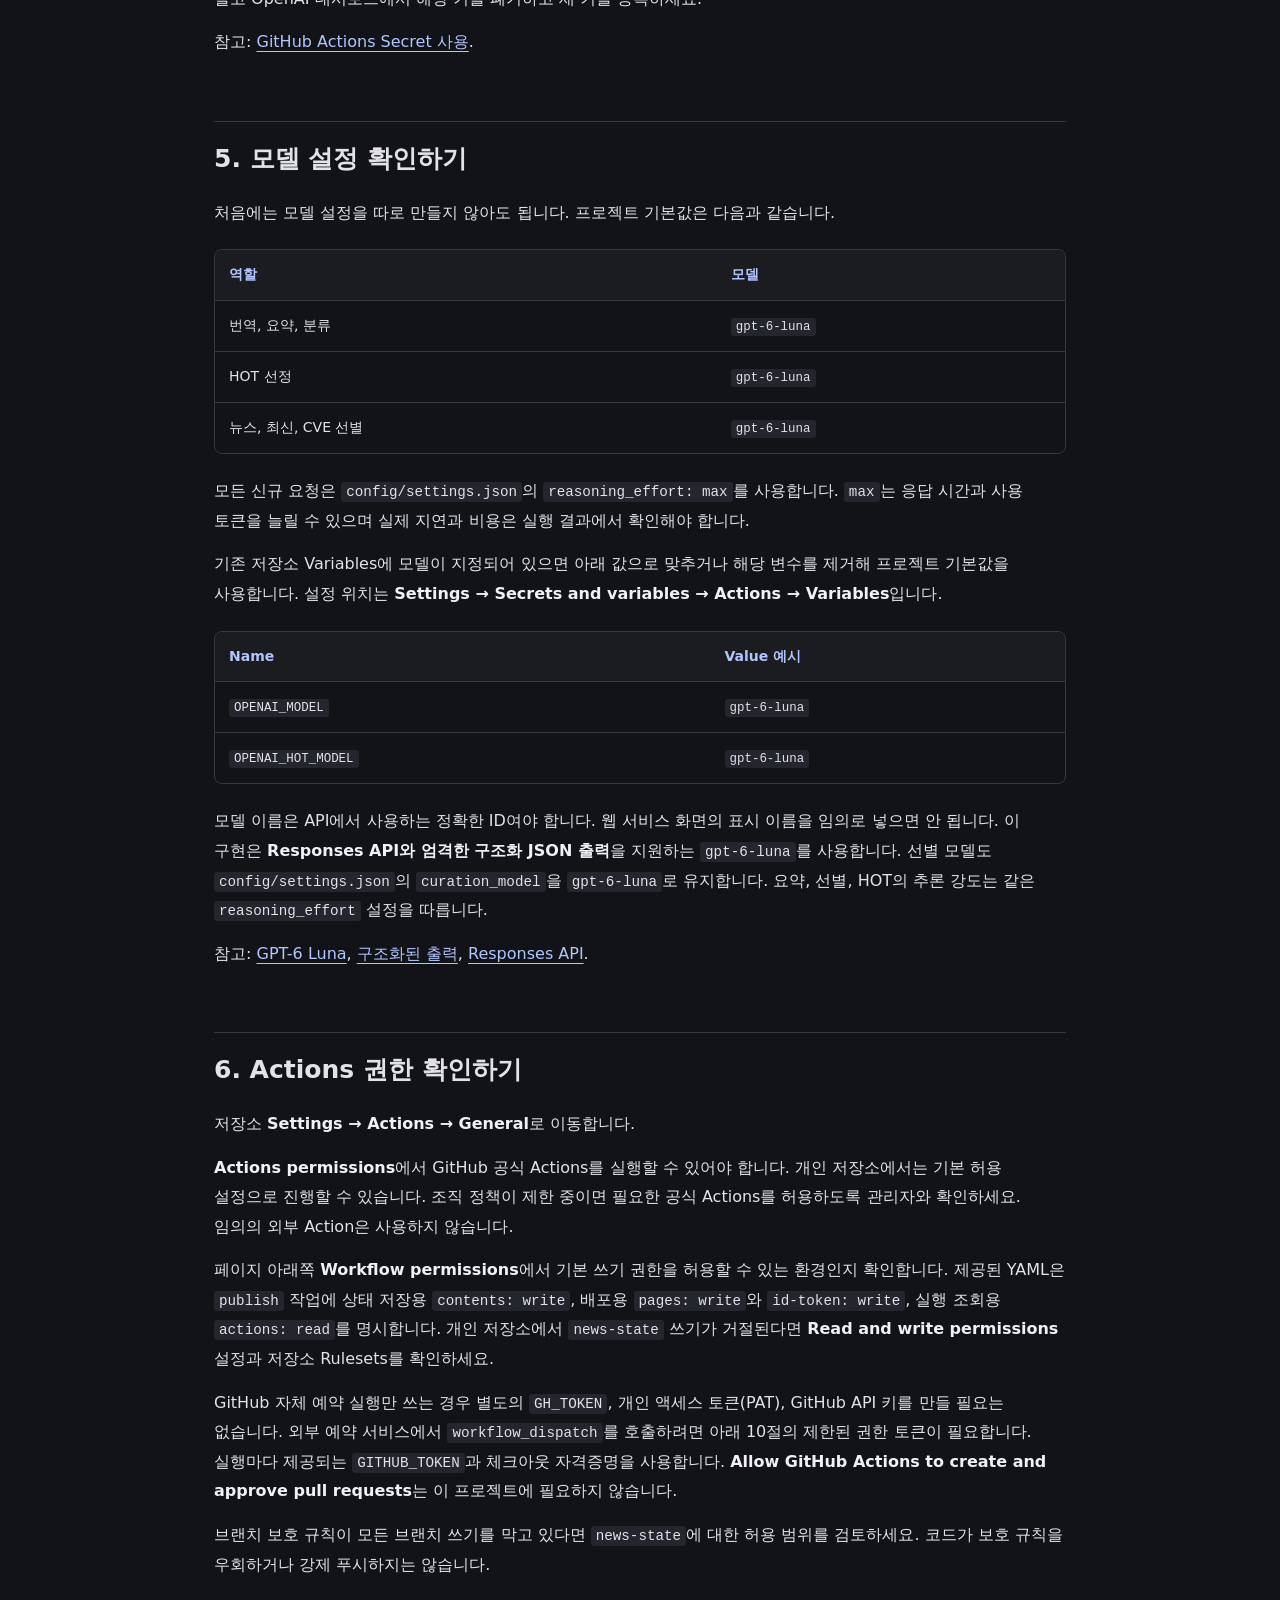
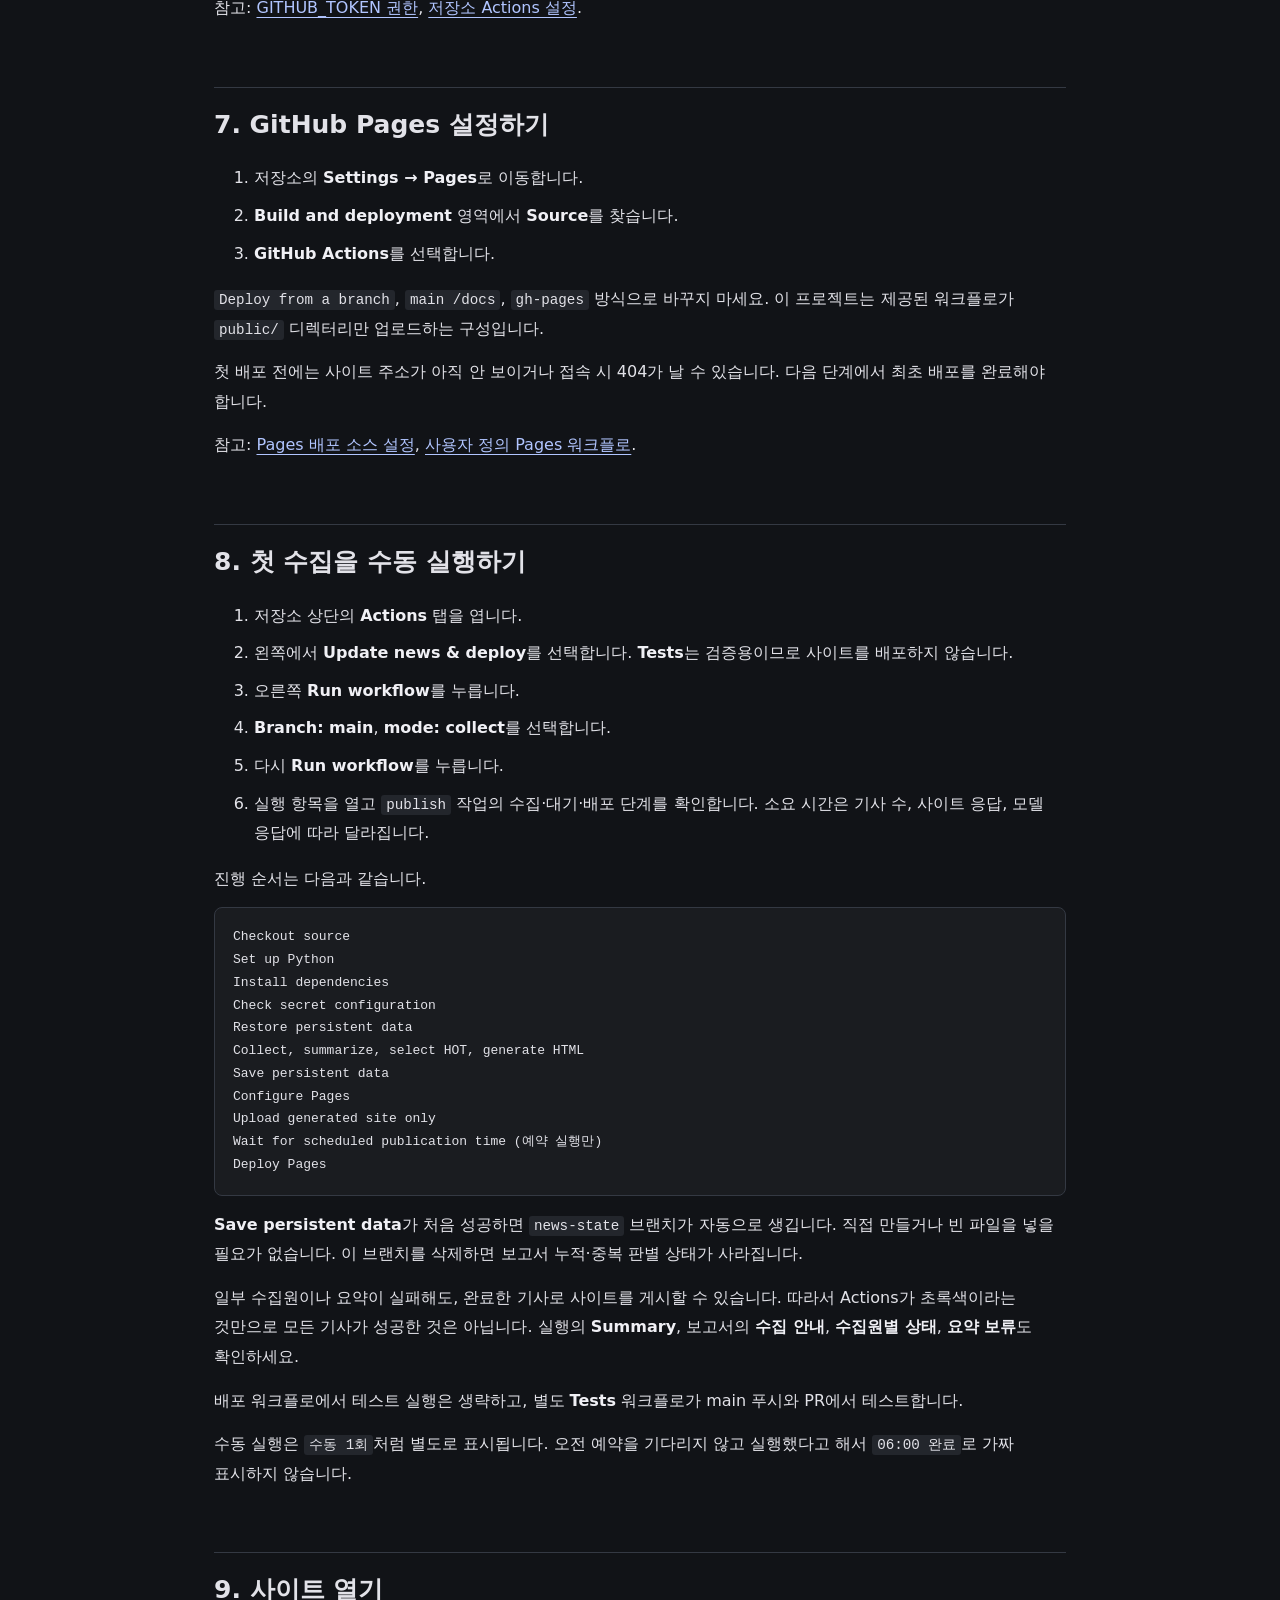
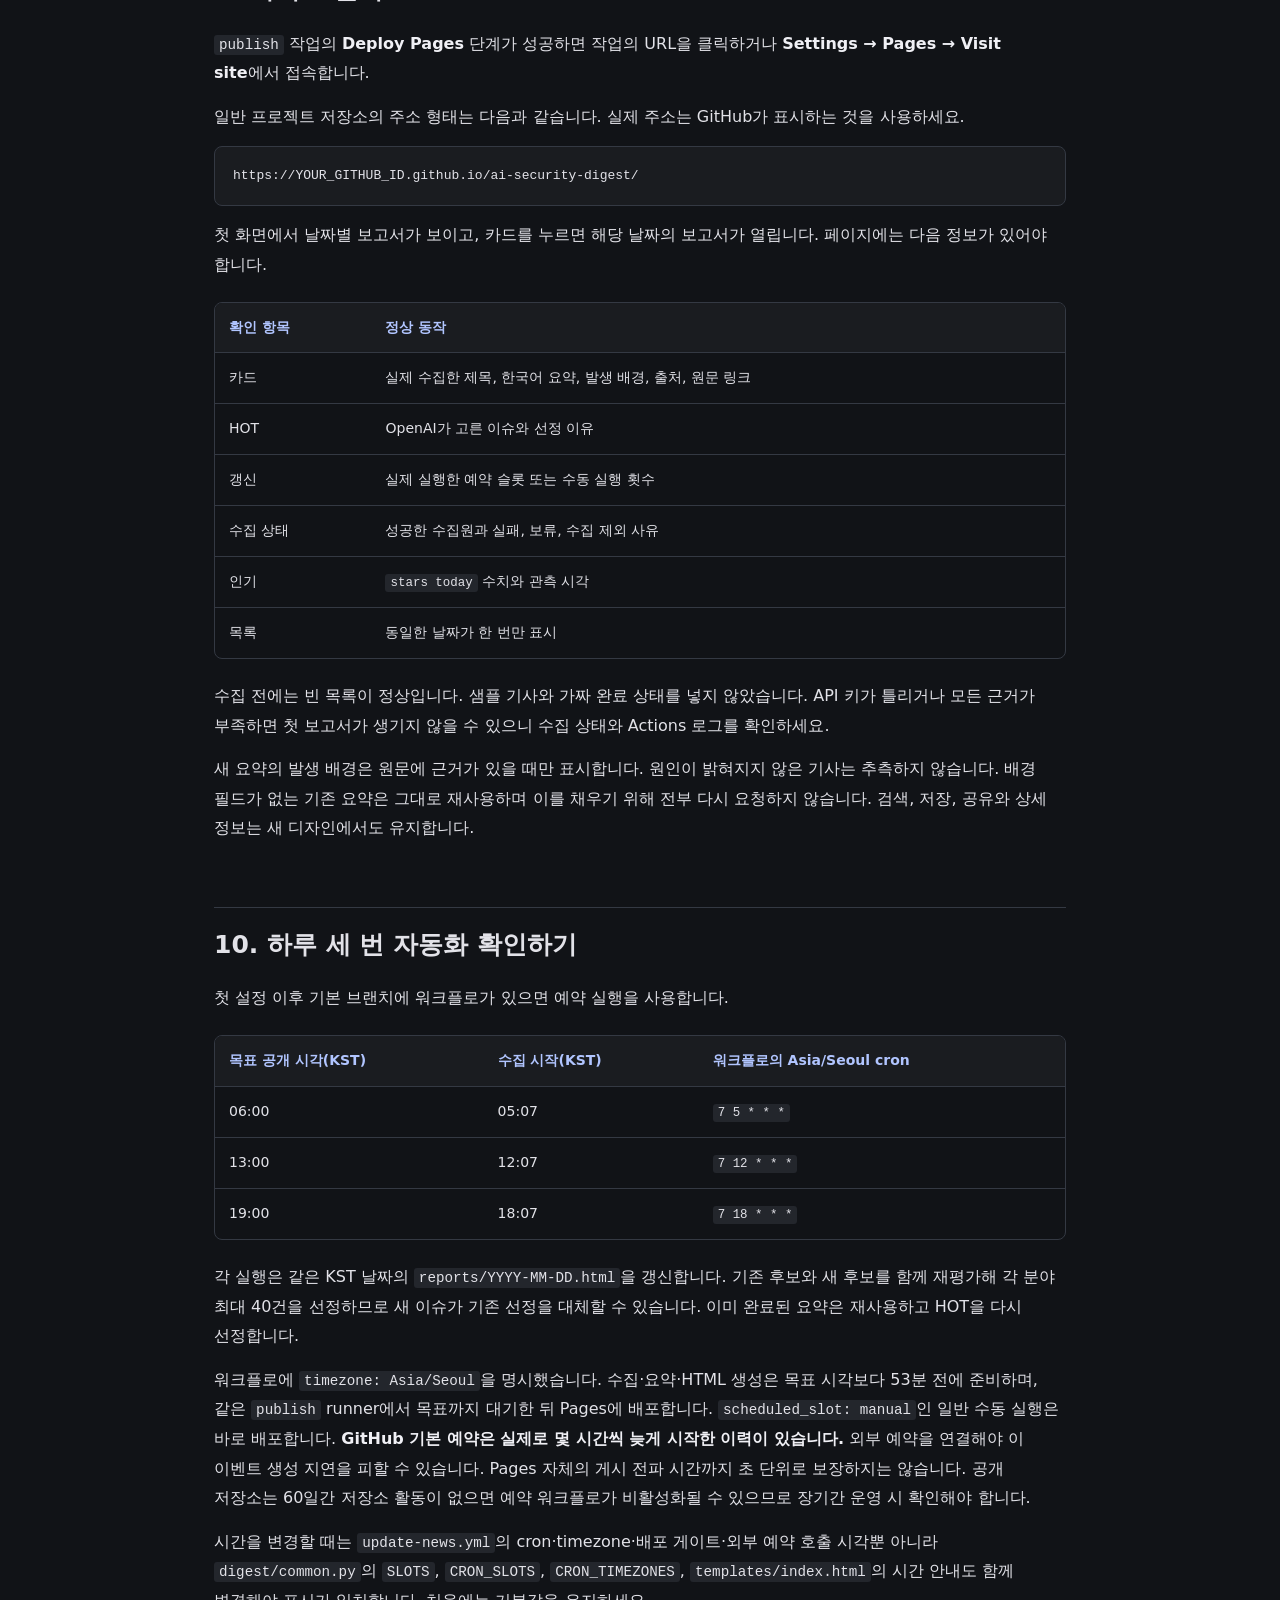
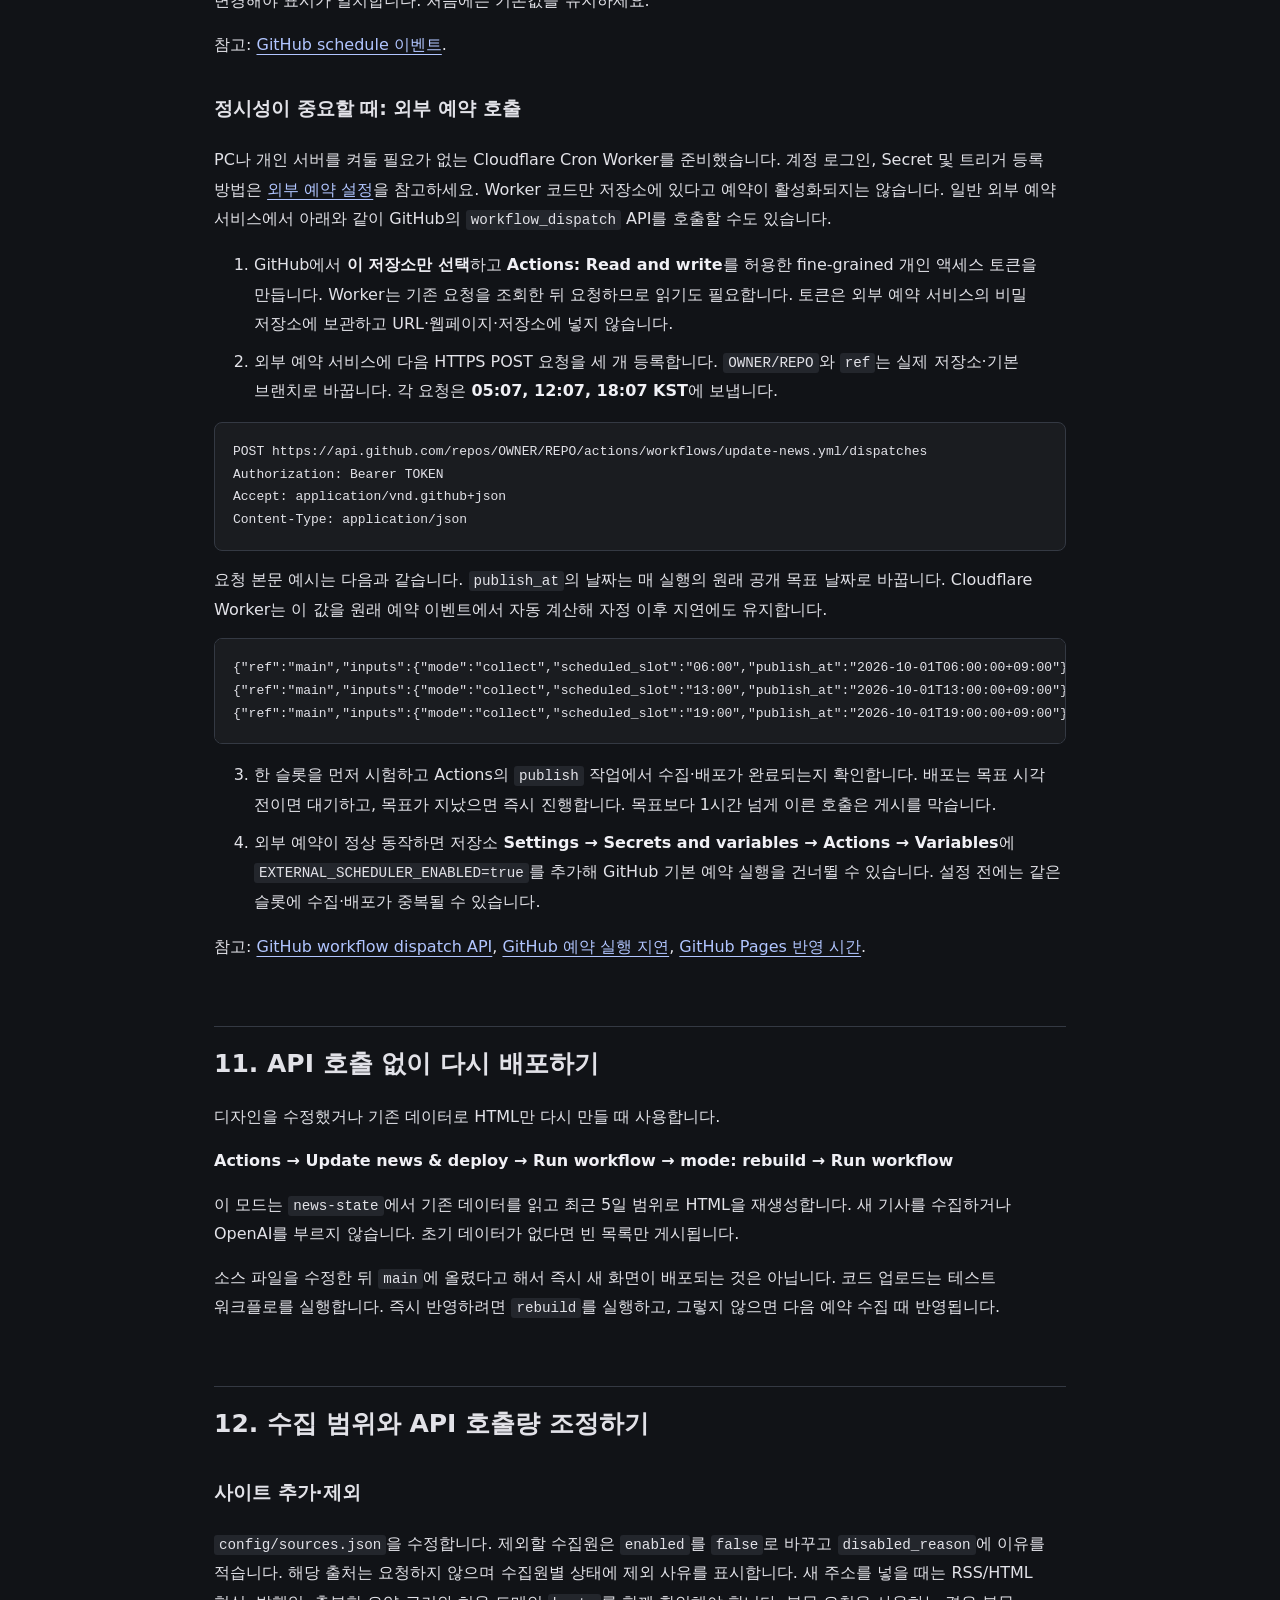
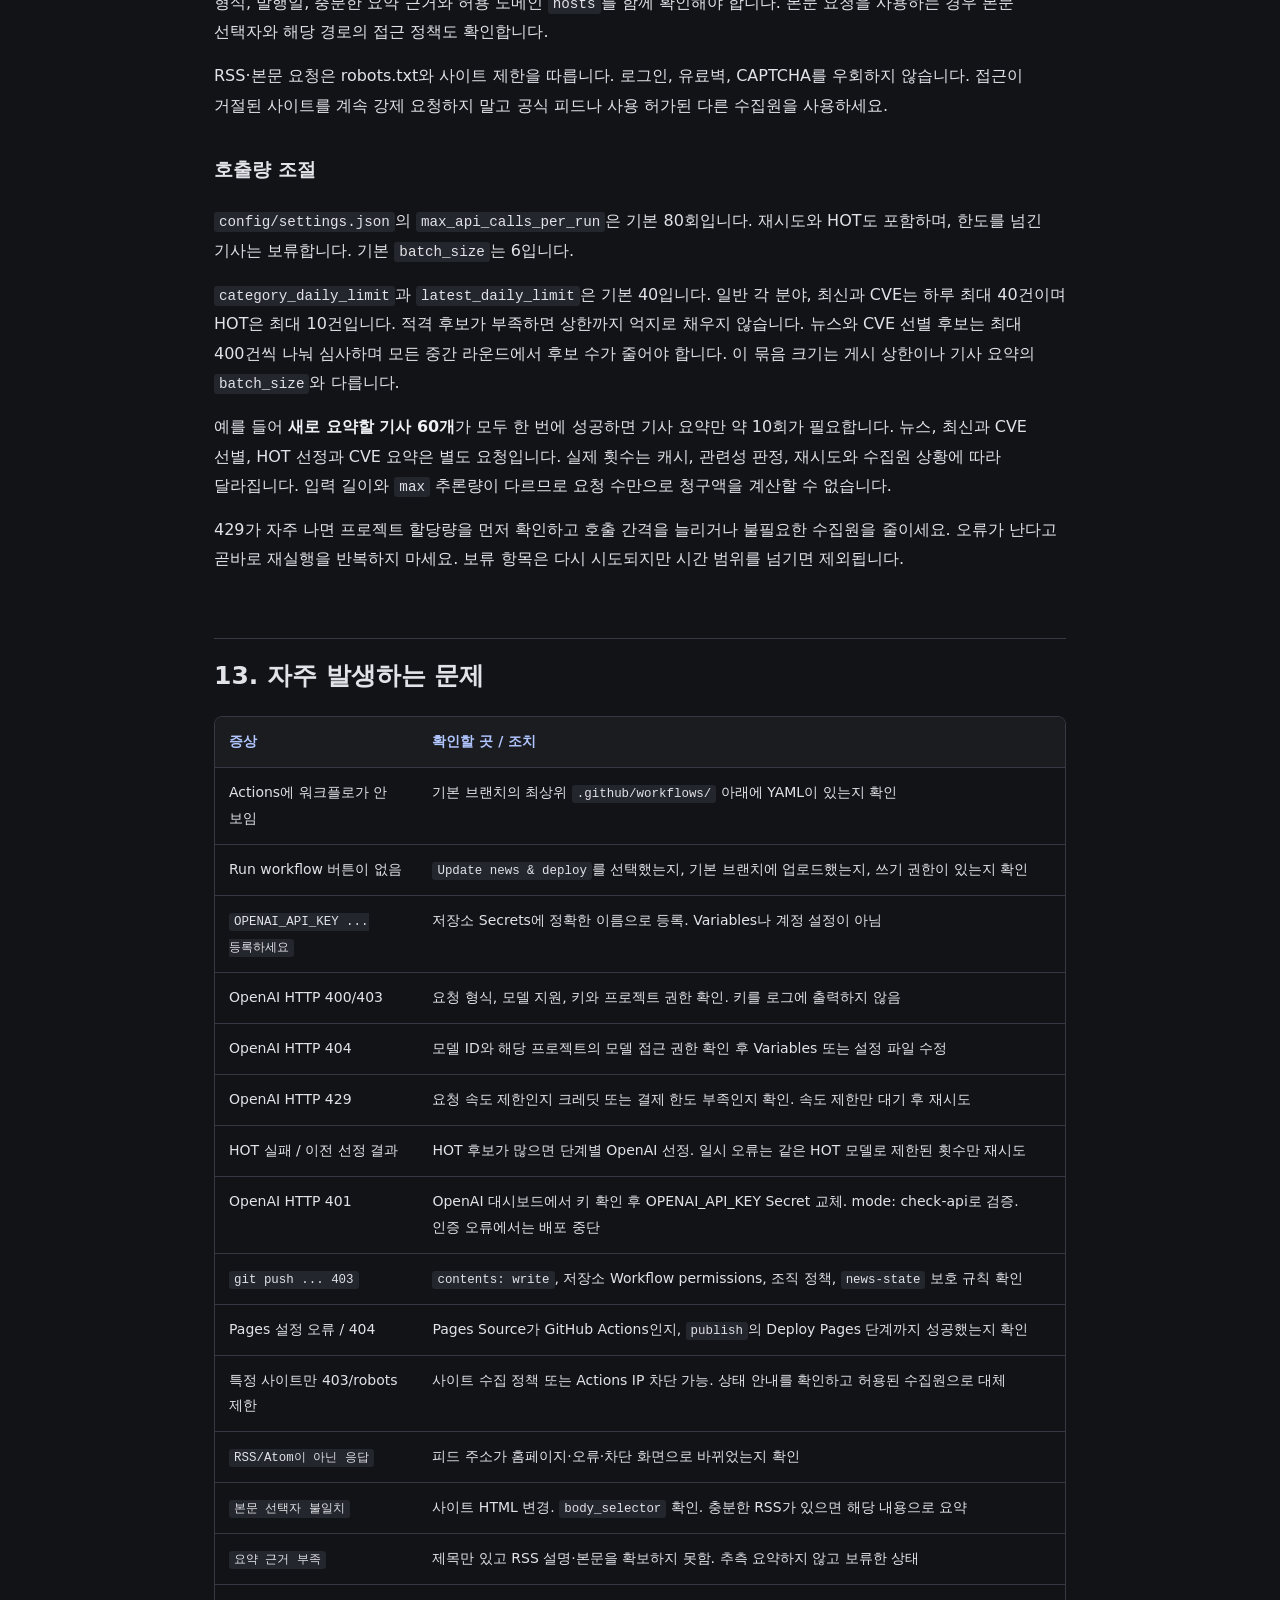
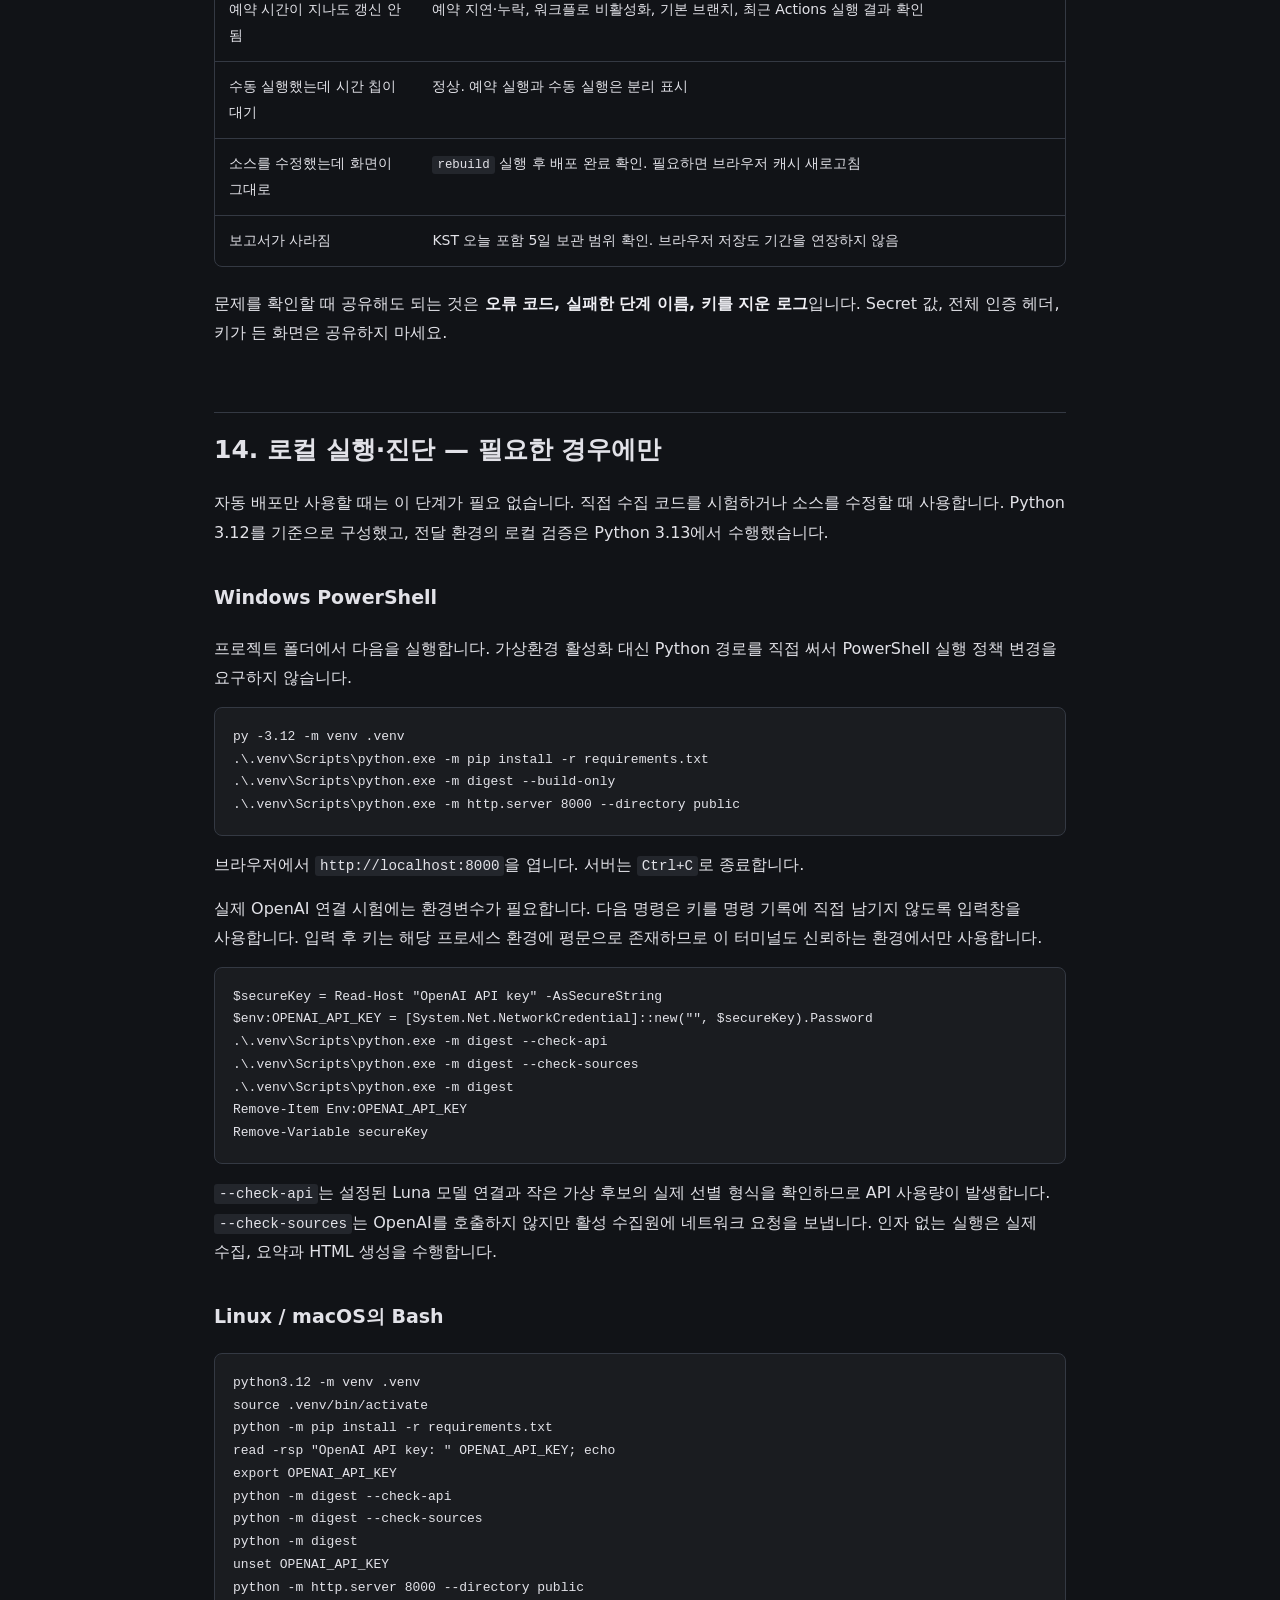
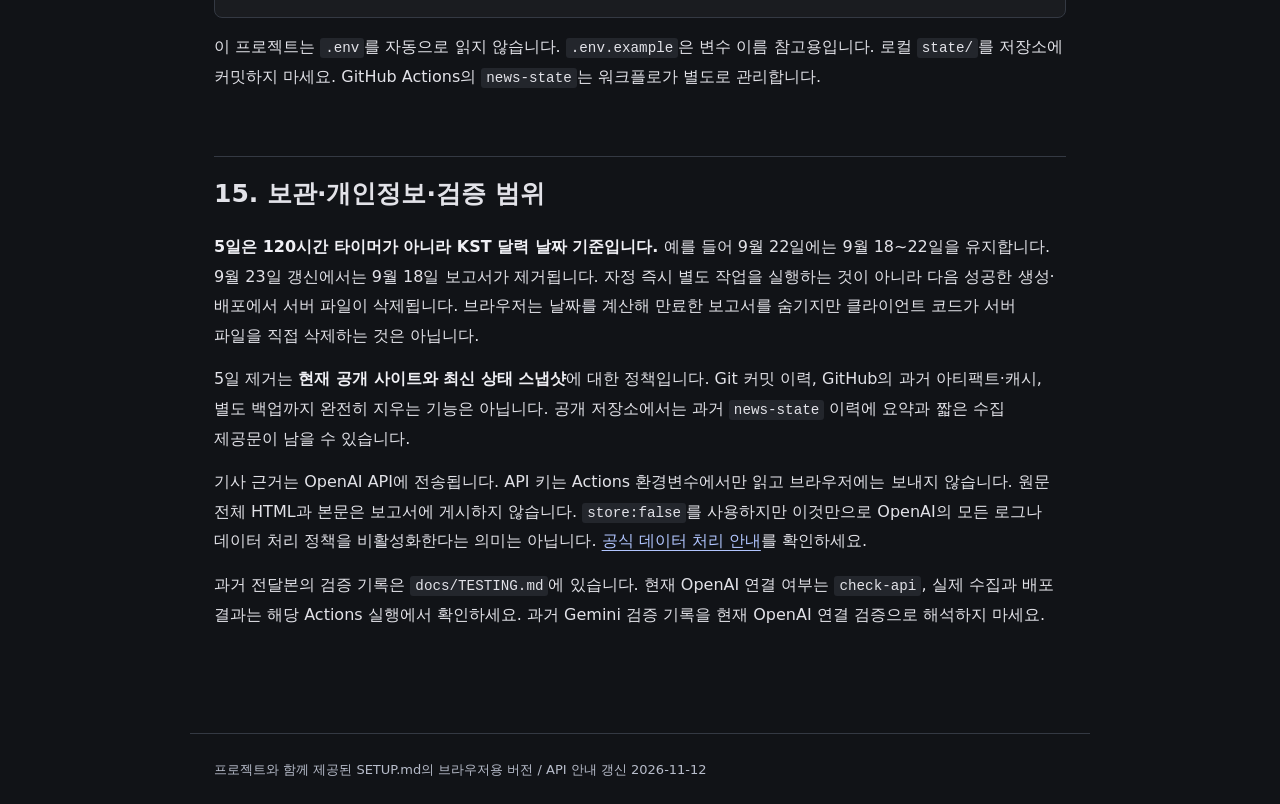
==== commit bb74fe10: "Expand security feeds and refresh briefing with Luna max" ====
--- a/SETUP.html
+++ b/SETUP.html
@@ -53,7 +53,7 @@
 <ol>
 <li><a href="https://platform.openai.com/api-keys" rel="noopener noreferrer" target="_blank">OpenAI API Keys</a>에 접속하고 로그인합니다.</li>
 <li>사용할 프로젝트를 선택하고 API 키를 생성합니다. 용도를 알아볼 수 있도록 이름을 <code>ai-security-digest</code>로 지정해도 됩니다.</li>
-<li>해당 프로젝트에서 <code>gpt-6-luna</code>, <code>gpt-6.1-sol</code>과 Responses API를 사용할 수 있는지 확인합니다.</li>
+<li>해당 프로젝트에서 <code>gpt-6-luna</code>와 Responses API를 사용할 수 있는지 확인합니다.</li>
 <li>생성한 키를 복사해 아래 GitHub Secret에 등록합니다. 키 원문은 채팅이나 프로젝트 파일에 남기지 않습니다.</li>
 </ol>
 <p>키 생성 권한 오류가 나면 프로젝트 소유자나 조직 관리자에게 문의하세요. 이미 쓰고 있는 다른 서비스의 키 설정을 임의로 바꾸지 말고 이 프로젝트용 키를 별도로 만드는 편이 관리하기 쉽습니다.</p>
@@ -137,17 +137,17 @@
 <p>처음에는 모델 설정을 따로 만들지 않아도 됩니다. 프로젝트 기본값은 다음과 같습니다.</p>
 <div class="table-wrap"><table><thead><tr><th>역할</th><th>모델</th></tr></thead><tbody>
 <tr><td>번역, 요약, 분류</td><td><code>gpt-6-luna</code></td></tr>
-<tr><td>HOT 선정</td><td><code>gpt-6.1-sol</code></td></tr>
-<tr><td>뉴스, 최신, CVE 선별</td><td><code>gpt-6.1-sol</code></td></tr>
+<tr><td>HOT 선정</td><td><code>gpt-6-luna</code></td></tr>
+<tr><td>뉴스, 최신, CVE 선별</td><td><code>gpt-6-luna</code></td></tr>
 </tbody></table></div>
-<p>두 모델 모두 <code>config/settings.json</code>의 <code>reasoning_effort: high</code>를 사용합니다. 추론 강도가 높으면 응답 시간과 사용 토큰이 늘 수 있습니다.</p>
-<p>사용 프로젝트에서 해당 모델이 제공되지 않거나 다른 모델로 운영하려면 <strong>Settings → Secrets and variables → Actions → Variables → New repository variable</strong>에서 설정합니다.</p>
+<p>모든 신규 요청은 <code>config/settings.json</code>의 <code>reasoning_effort: max</code>를 사용합니다. <code>max</code>는 응답 시간과 사용 토큰을 늘릴 수 있으며 실제 지연과 비용은 실행 결과에서 확인해야 합니다.</p>
+<p>기존 저장소 Variables에 모델이 지정되어 있으면 아래 값으로 맞추거나 해당 변수를 제거해 프로젝트 기본값을 사용합니다. 설정 위치는 <strong>Settings → Secrets and variables → Actions → Variables</strong>입니다.</p>
 <div class="table-wrap"><table><thead><tr><th>Name</th><th>Value 예시</th></tr></thead><tbody>
 <tr><td><code>OPENAI_MODEL</code></td><td><code>gpt-6-luna</code></td></tr>
-<tr><td><code>OPENAI_HOT_MODEL</code></td><td><code>gpt-6.1-sol</code></td></tr>
+<tr><td><code>OPENAI_HOT_MODEL</code></td><td><code>gpt-6-luna</code></td></tr>
 </tbody></table></div>
-<p>모델 이름은 API에서 사용하는 정확한 ID여야 합니다. 웹 서비스 화면의 표시 이름을 임의로 넣으면 안 됩니다. 이 구현은 <strong>Responses API와 엄격한 구조화 JSON 출력</strong>을 사용하므로 해당 기능과 <code>high</code> 추론을 지원하는 모델을 선택합니다. 선별 모델은 <code>config/settings.json</code>의 <code>curation_model</code>에서 설정합니다.</p>
-<p>참고: <a href="https://developers.openai.com/api/docs/models/gpt-6-luna" rel="noopener noreferrer" target="_blank">GPT-6 Luna</a>, <a href="https://developers.openai.com/api/docs/models/gpt-6.1-sol" rel="noopener noreferrer" target="_blank">GPT-6.1 Sol</a>, <a href="https://developers.openai.com/api/docs/guides/structured-outputs" rel="noopener noreferrer" target="_blank">구조화된 출력</a>, <a href="https://developers.openai.com/api/docs/guides/migrate-to-responses" rel="noopener noreferrer" target="_blank">Responses API</a>.</p>
+<p>모델 이름은 API에서 사용하는 정확한 ID여야 합니다. 웹 서비스 화면의 표시 이름을 임의로 넣으면 안 됩니다. 이 구현은 <strong>Responses API와 엄격한 구조화 JSON 출력</strong>을 지원하는 <code>gpt-6-luna</code>를 사용합니다. 선별 모델도 <code>config/settings.json</code>의 <code>curation_model</code>을 <code>gpt-6-luna</code>로 유지합니다. 요약, 선별, HOT의 추론 강도는 같은 <code>reasoning_effort</code> 설정을 따릅니다.</p>
+<p>참고: <a href="https://developers.openai.com/api/docs/models/gpt-6-luna" rel="noopener noreferrer" target="_blank">GPT-6 Luna</a>, <a href="https://developers.openai.com/api/docs/guides/structured-outputs" rel="noopener noreferrer" target="_blank">구조화된 출력</a>, <a href="https://developers.openai.com/api/docs/guides/migrate-to-responses" rel="noopener noreferrer" target="_blank">Responses API</a>.</p>
 <h2 id="step-6">6. Actions 권한 확인하기</h2>
 <p>저장소 <strong>Settings → Actions → General</strong>로 이동합니다.</p>
 <p><strong>Actions permissions</strong>에서 GitHub 공식 Actions를 실행할 수 있어야 합니다. 개인 저장소에서는 기본 허용 설정으로 진행할 수 있습니다. 조직 정책이 제한 중이면 필요한 공식 Actions를 허용하도록 관리자와 확인하세요. 임의의 외부 Action은 사용하지 않습니다.</p>
@@ -206,7 +206,7 @@
 <tbody>
 <tr>
 <td>카드</td>
-<td>실제 수집된 제목·한국어 요약·출처·원문 링크</td>
+<td>실제 수집한 제목, 한국어 요약, 발생 배경, 출처, 원문 링크</td>
 </tr>
 <tr>
 <td>HOT</td>
@@ -218,7 +218,7 @@
 </tr>
 <tr>
 <td>수집 상태</td>
-<td>성공한 수집원과 실패·보류 사유</td>
+<td>성공한 수집원과 실패, 보류, 수집 제외 사유</td>
 </tr>
 <tr>
 <td>인기</td>
@@ -231,6 +231,7 @@
 </tbody>
 </table></div>
 <p>수집 전에는 빈 목록이 정상입니다. 샘플 기사와 가짜 완료 상태를 넣지 않았습니다. API 키가 틀리거나 모든 근거가 부족하면 첫 보고서가 생기지 않을 수 있으니 수집 상태와 Actions 로그를 확인하세요.</p>
+<p>새 요약의 발생 배경은 원문에 근거가 있을 때만 표시합니다. 원인이 밝혀지지 않은 기사는 추측하지 않습니다. 배경 필드가 없는 기존 요약은 그대로 재사용하며 이를 채우기 위해 전부 다시 요청하지 않습니다. 검색, 저장, 공유와 상세 정보는 새 디자인에서도 유지합니다.</p>
 <h2 id="step-10">10. 하루 세 번 자동화 확인하기</h2>
 <p>첫 설정 이후 기본 브랜치에 워크플로가 있으면 예약 실행을 사용합니다.</p>
 <div class="table-wrap"><table>
@@ -255,7 +256,7 @@
 </tr>
 </tbody>
 </table></div>
-<p>각 실행은 같은 KST 날짜의 <code>reports/YYYY-MM-DD.html</code>을 갱신합니다. 오전 기사를 지우고 오후 기사로만 교체하는 방식이 아니라, 이미 요약한 기사에 새 기사를 추가하고 HOT을 다시 선정합니다.</p>
+<p>각 실행은 같은 KST 날짜의 <code>reports/YYYY-MM-DD.html</code>을 갱신합니다. 기존 후보와 새 후보를 함께 재평가해 각 분야 최대 40건을 선정하므로 새 이슈가 기존 선정을 대체할 수 있습니다. 이미 완료된 요약은 재사용하고 HOT을 다시 선정합니다.</p>
 <p>워크플로에 <code>timezone: Asia/Seoul</code>을 명시했습니다. 수집·요약·HTML 생성은 목표 시각보다 53분 전에 준비하며, 같은 <code>publish</code> runner에서 목표까지 대기한 뒤 Pages에 배포합니다. <code>scheduled_slot: manual</code>인 일반 수동 실행은 바로 배포합니다. <strong>GitHub 기본 예약은 실제로 몇 시간씩 늦게 시작한 이력이 있습니다.</strong> 외부 예약을 연결해야 이 이벤트 생성 지연을 피할 수 있습니다. Pages 자체의 게시 전파 시간까지 초 단위로 보장하지는 않습니다. 공개 저장소는 60일간 저장소 활동이 없으면 예약 워크플로가 비활성화될 수 있으므로 장기간 운영 시 확인해야 합니다.</p>
 <p>시간을 변경할 때는 <code>update-news.yml</code>의 cron·timezone·배포 게이트·외부 예약 호출 시각뿐 아니라 <code>digest/common.py</code>의 <code>SLOTS</code>, <code>CRON_SLOTS</code>, <code>CRON_TIMEZONES</code>, <code>templates/index.html</code>의 시간 안내도 함께 변경해야 표시가 일치합니다. 처음에는 기본값을 유지하세요.</p>
 <p>참고: <a href="https://docs.github.com/en/actions/reference/workflows-and-actions/events-that-trigger-workflows#schedule" rel="noopener noreferrer" target="_blank">GitHub schedule 이벤트</a>.</p>
@@ -286,11 +287,12 @@
 <p>소스 파일을 수정한 뒤 <code>main</code>에 올렸다고 해서 즉시 새 화면이 배포되는 것은 아닙니다. 코드 업로드는 테스트 워크플로를 실행합니다. 즉시 반영하려면 <code>rebuild</code>를 실행하고, 그렇지 않으면 다음 예약 수집 때 반영됩니다.</p>
 <h2 id="step-12">12. 수집 범위와 API 호출량 조정하기</h2>
 <h3>사이트 추가·제외</h3>
-<p><code>config/sources.json</code>을 수정합니다. 필요 없는 수집원은 <code>enabled</code>를 <code>false</code>로 바꿉니다. 새 주소를 넣을 때는 RSS/HTML 형식, 본문 선택자와 허용 도메인 <code>hosts</code>를 함께 확인해야 합니다.</p>
+<p><code>config/sources.json</code>을 수정합니다. 제외할 수집원은 <code>enabled</code>를 <code>false</code>로 바꾸고 <code>disabled_reason</code>에 이유를 적습니다. 해당 출처는 요청하지 않으며 수집원별 상태에 제외 사유를 표시합니다. 새 주소를 넣을 때는 RSS/HTML 형식, 발행일, 충분한 요약 근거와 허용 도메인 <code>hosts</code>를 함께 확인해야 합니다. 본문 요청을 사용하는 경우 본문 선택자와 해당 경로의 접근 정책도 확인합니다.</p>
 <p>RSS·본문 요청은 robots.txt와 사이트 제한을 따릅니다. 로그인, 유료벽, CAPTCHA를 우회하지 않습니다. 접근이 거절된 사이트를 계속 강제 요청하지 말고 공식 피드나 사용 허가된 다른 수집원을 사용하세요.</p>
 <h3>호출량 조절</h3>
 <p><code>config/settings.json</code>의 <code>max_api_calls_per_run</code>은 기본 80회입니다. 재시도와 HOT도 포함하며, 한도를 넘긴 기사는 보류합니다. 기본 <code>batch_size</code>는 6입니다.</p>
-<p>예를 들어 <strong>새로 요약할 기사 60개</strong>가 모두 한 번에 성공하면 요약 약 10회와 HOT 1회가 필요합니다. 실제 횟수는 캐시, 관련성 판정, 실패·재시도, 수집원 상황에 따라 달라집니다. 입력 길이가 다르므로 요청 수만으로 청구액을 계산할 수 없습니다.</p>
+<p><code>category_daily_limit</code>과 <code>latest_daily_limit</code>은 기본 40입니다. 일반 각 분야, 최신과 CVE는 하루 최대 40건이며 HOT은 최대 10건입니다. 적격 후보가 부족하면 상한까지 억지로 채우지 않습니다. 뉴스와 CVE 선별 후보는 최대 400건씩 나눠 심사하며 모든 중간 라운드에서 후보 수가 줄어야 합니다. 이 묶음 크기는 게시 상한이나 기사 요약의 <code>batch_size</code>와 다릅니다.</p>
+<p>예를 들어 <strong>새로 요약할 기사 60개</strong>가 모두 한 번에 성공하면 기사 요약만 약 10회가 필요합니다. 뉴스, 최신과 CVE 선별, HOT 선정과 CVE 요약은 별도 요청입니다. 실제 횟수는 캐시, 관련성 판정, 재시도와 수집원 상황에 따라 달라집니다. 입력 길이와 <code>max</code> 추론량이 다르므로 요청 수만으로 청구액을 계산할 수 없습니다.</p>
 <p>429가 자주 나면 프로젝트 할당량을 먼저 확인하고 호출 간격을 늘리거나 불필요한 수집원을 줄이세요. 오류가 난다고 곧바로 재실행을 반복하지 마세요. 보류 항목은 다시 시도되지만 시간 범위를 넘기면 제외됩니다.</p>
 <h2 id="step-13">13. 자주 발생하는 문제</h2>
 <div class="table-wrap"><table>
@@ -392,7 +394,7 @@
 Remove-Item Env:OPENAI_API_KEY
 Remove-Variable secureKey
 </code></pre>
-<p><code>--check-api</code>는 두 모델 연결과 작은 가상 후보의 실제 선별 형식을 확인하므로 API 사용량이 발생합니다. <code>--check-sources</code>는 OpenAI를 호출하지 않지만 수집원 네트워크 요청을 보냅니다. 인자 없는 실행은 실제 수집·요약·HTML 생성을 수행합니다.</p>
+<p><code>--check-api</code>는 설정된 Luna 모델 연결과 작은 가상 후보의 실제 선별 형식을 확인하므로 API 사용량이 발생합니다. <code>--check-sources</code>는 OpenAI를 호출하지 않지만 활성 수집원에 네트워크 요청을 보냅니다. 인자 없는 실행은 실제 수집, 요약과 HTML 생성을 수행합니다.</p>
 <h3>Linux / macOS의 Bash</h3>
 <pre><code class="language-bash">python3.12 -m venv .venv
 source .venv/bin/activate
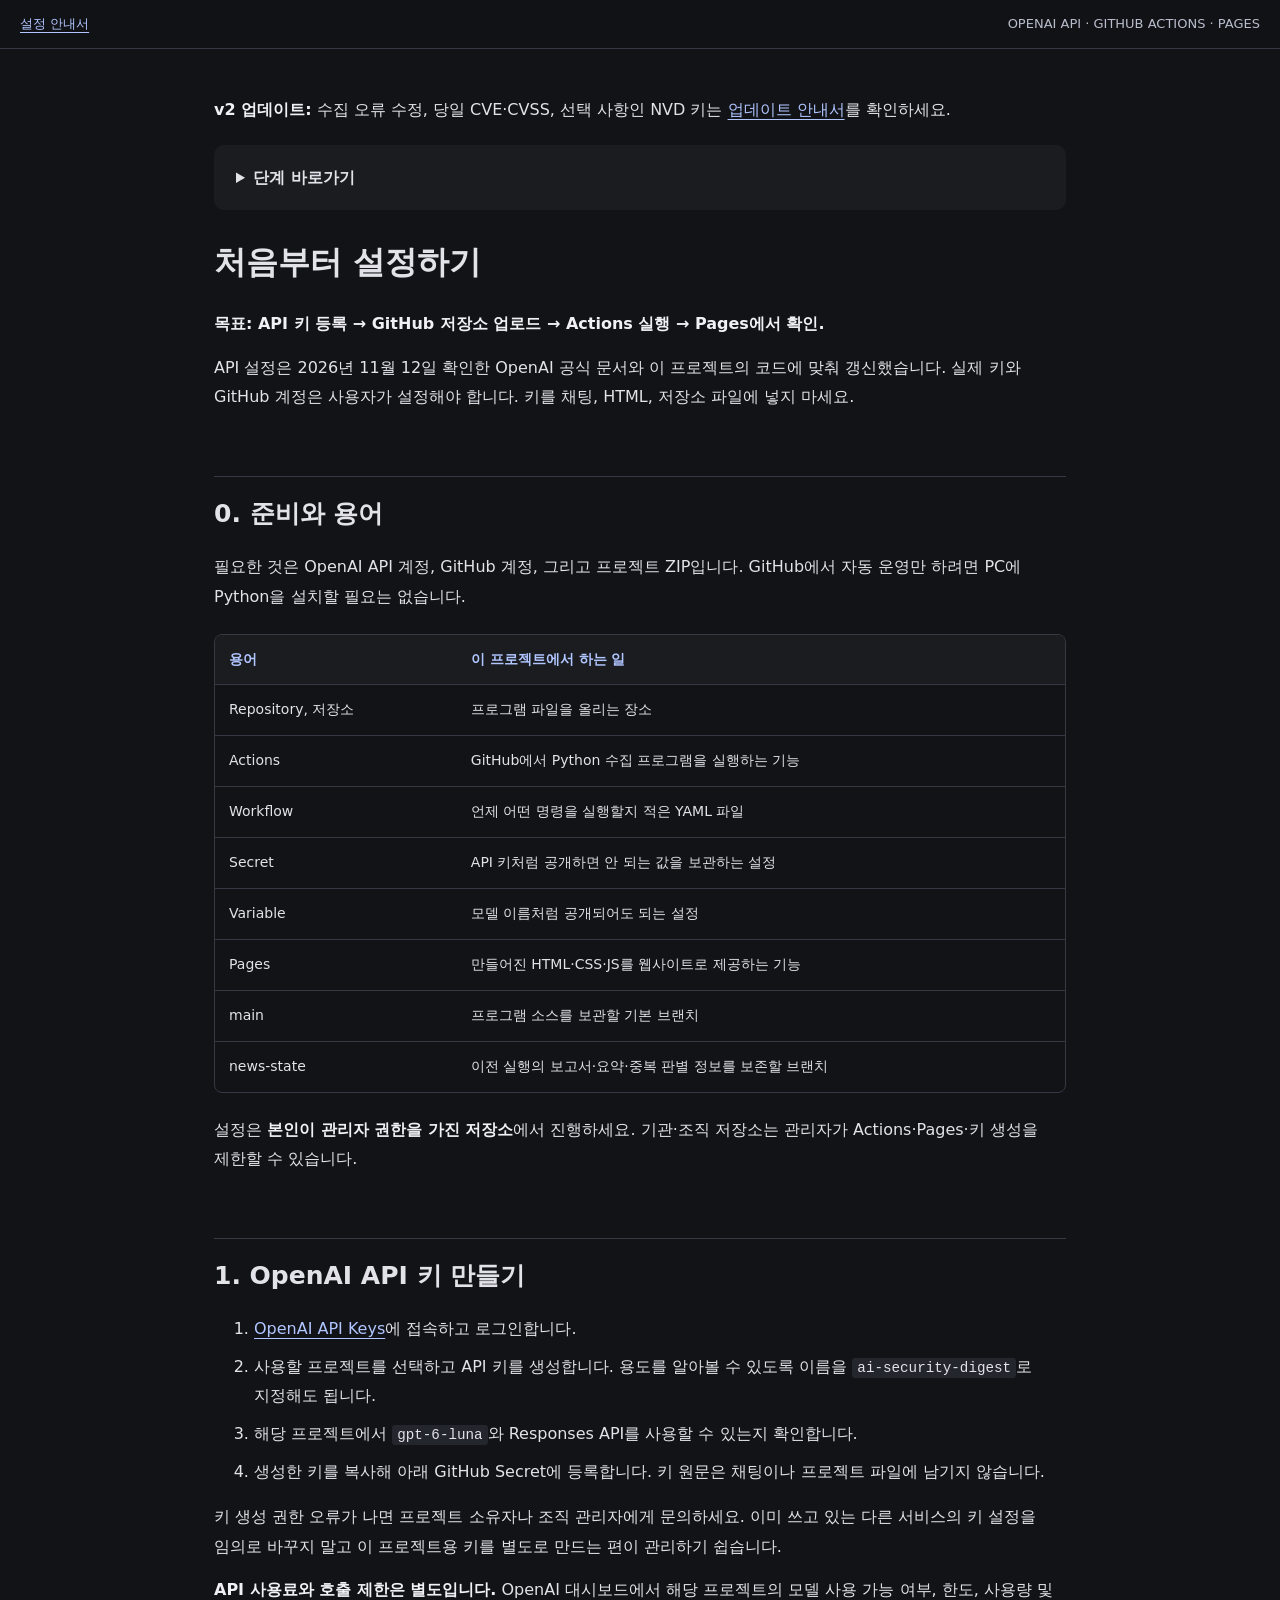
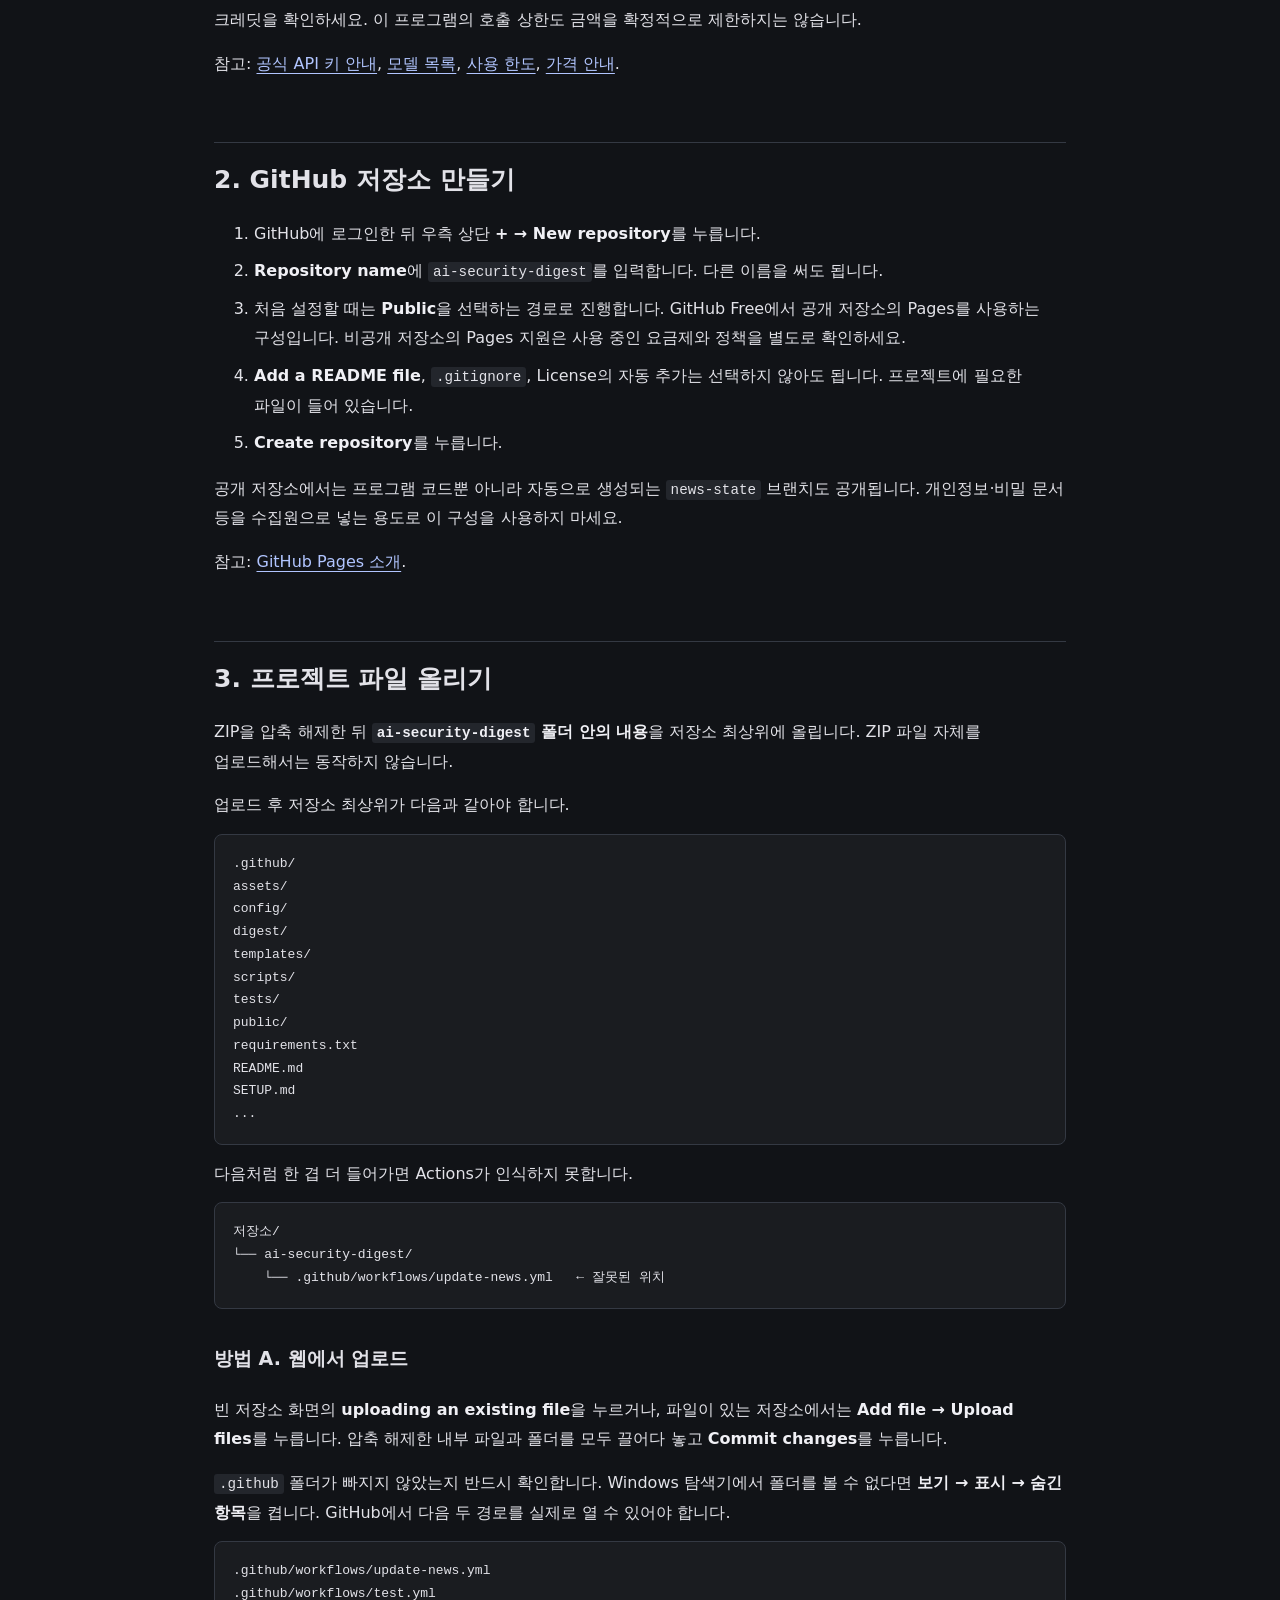
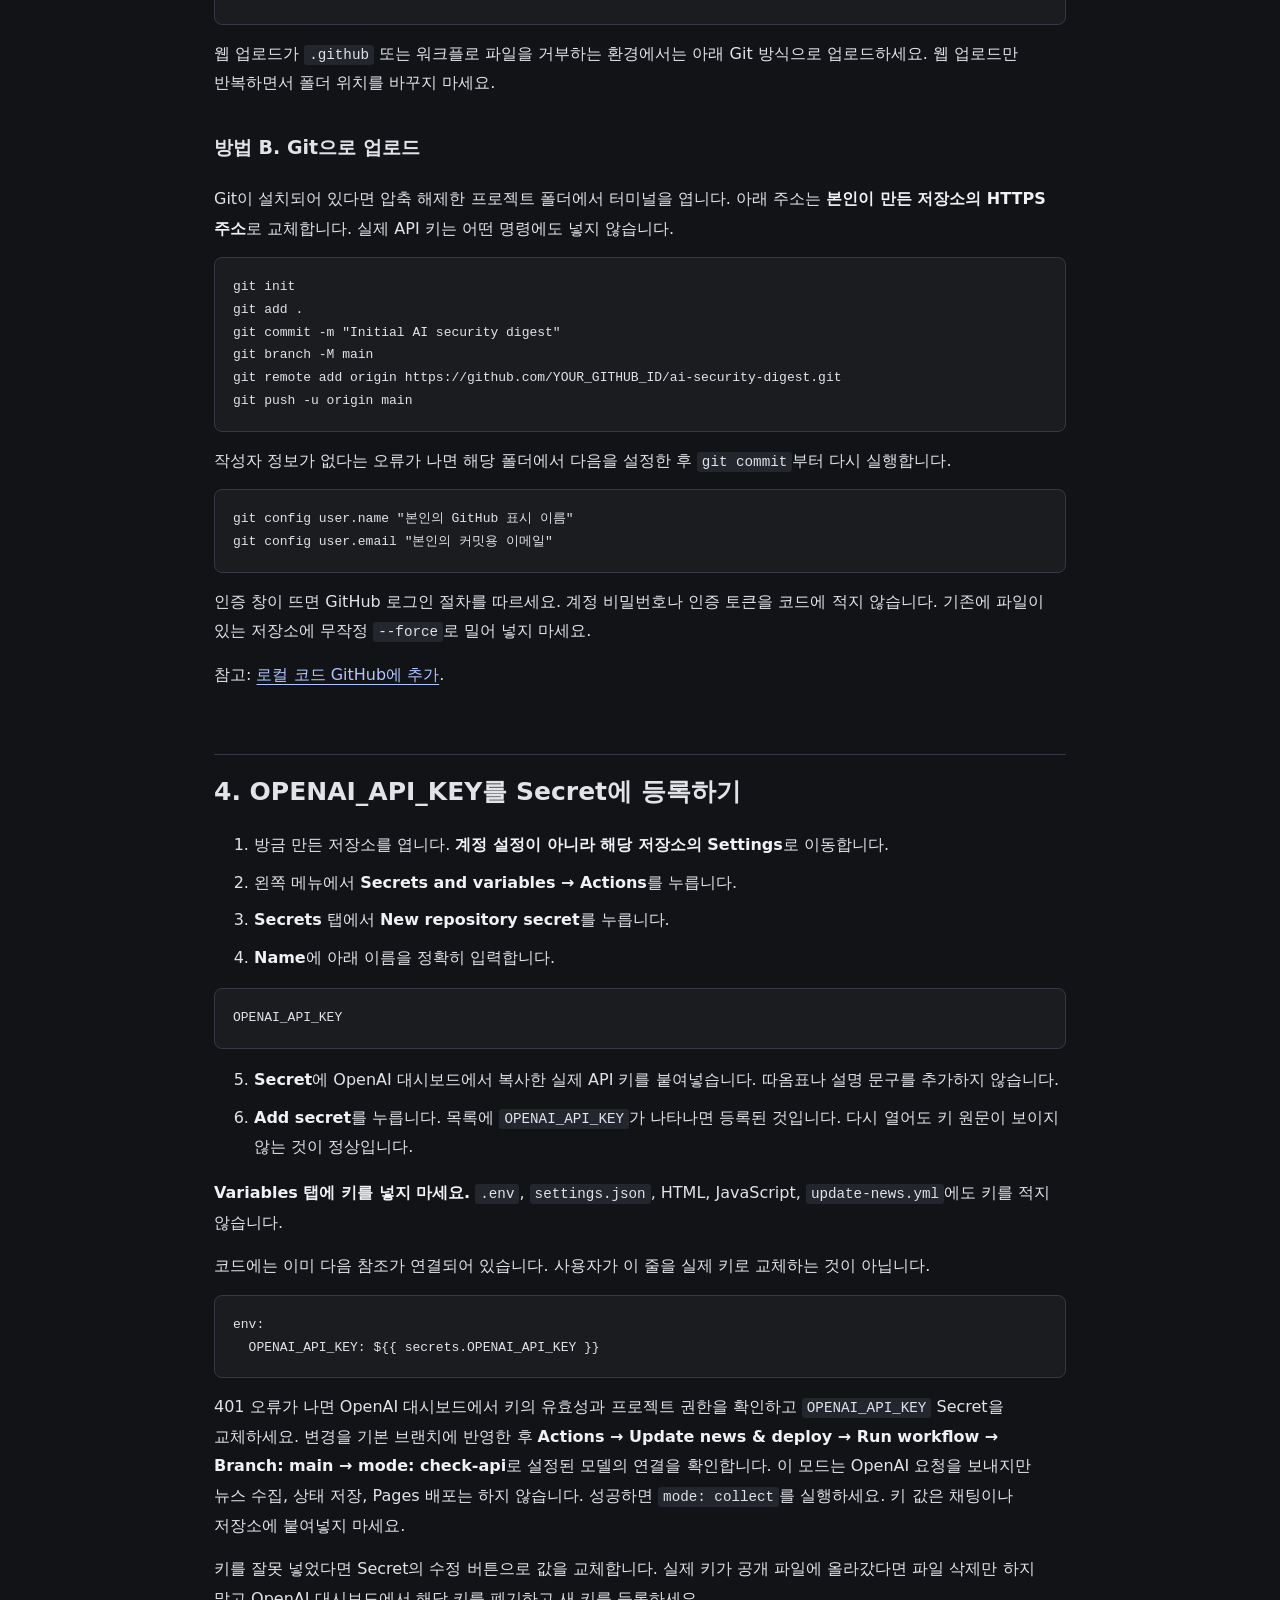
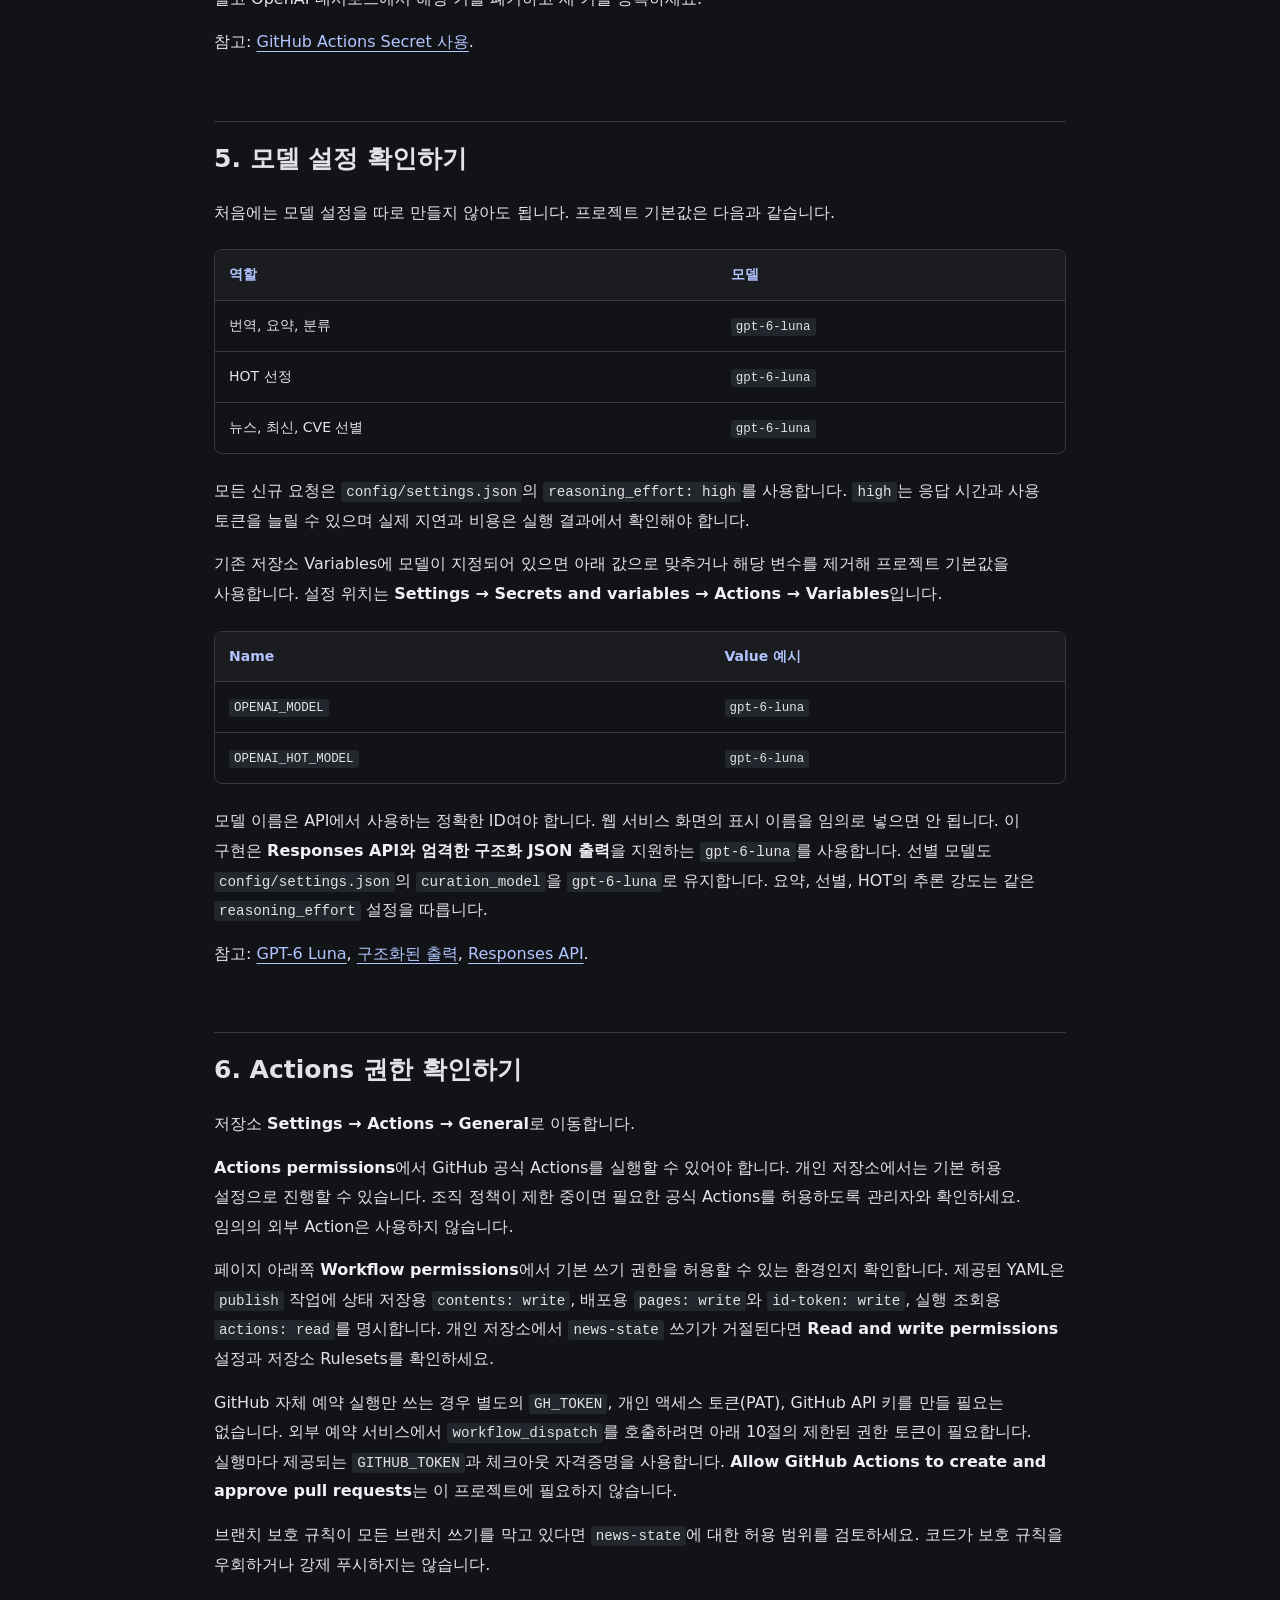
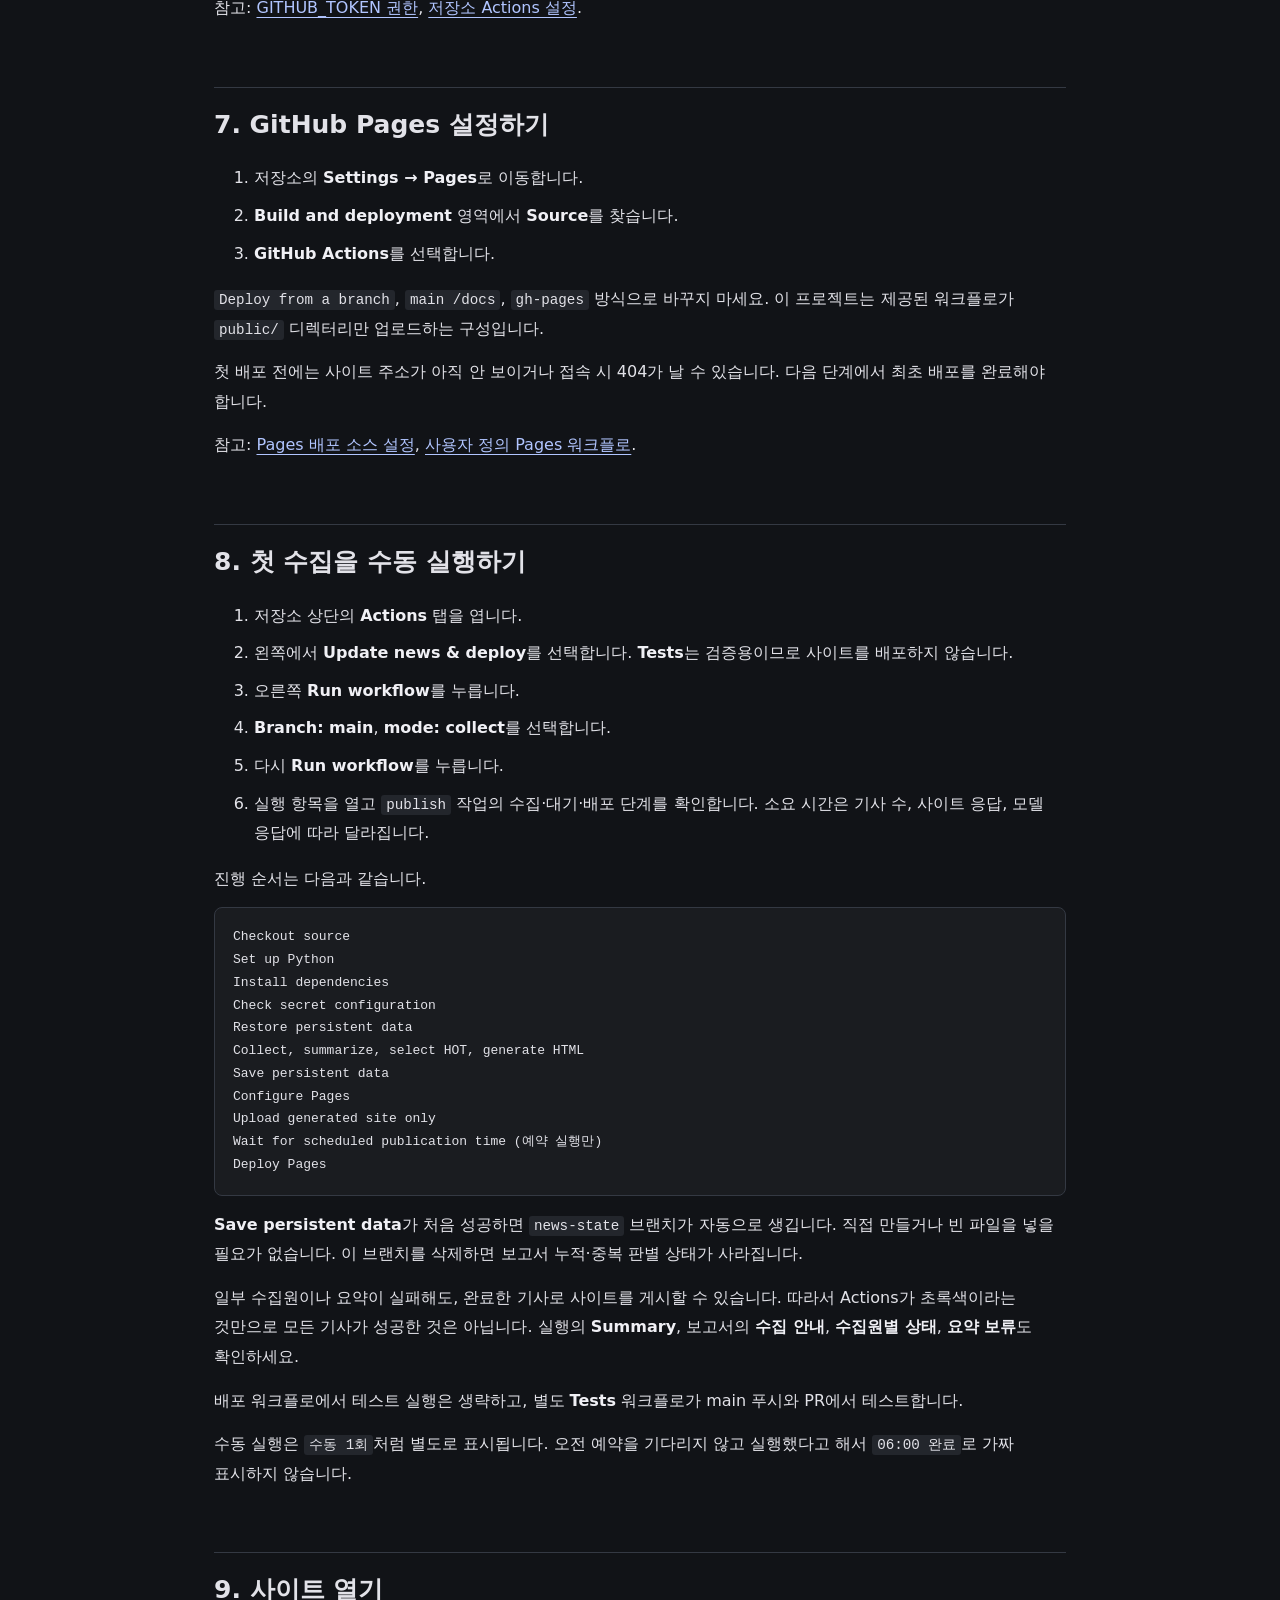
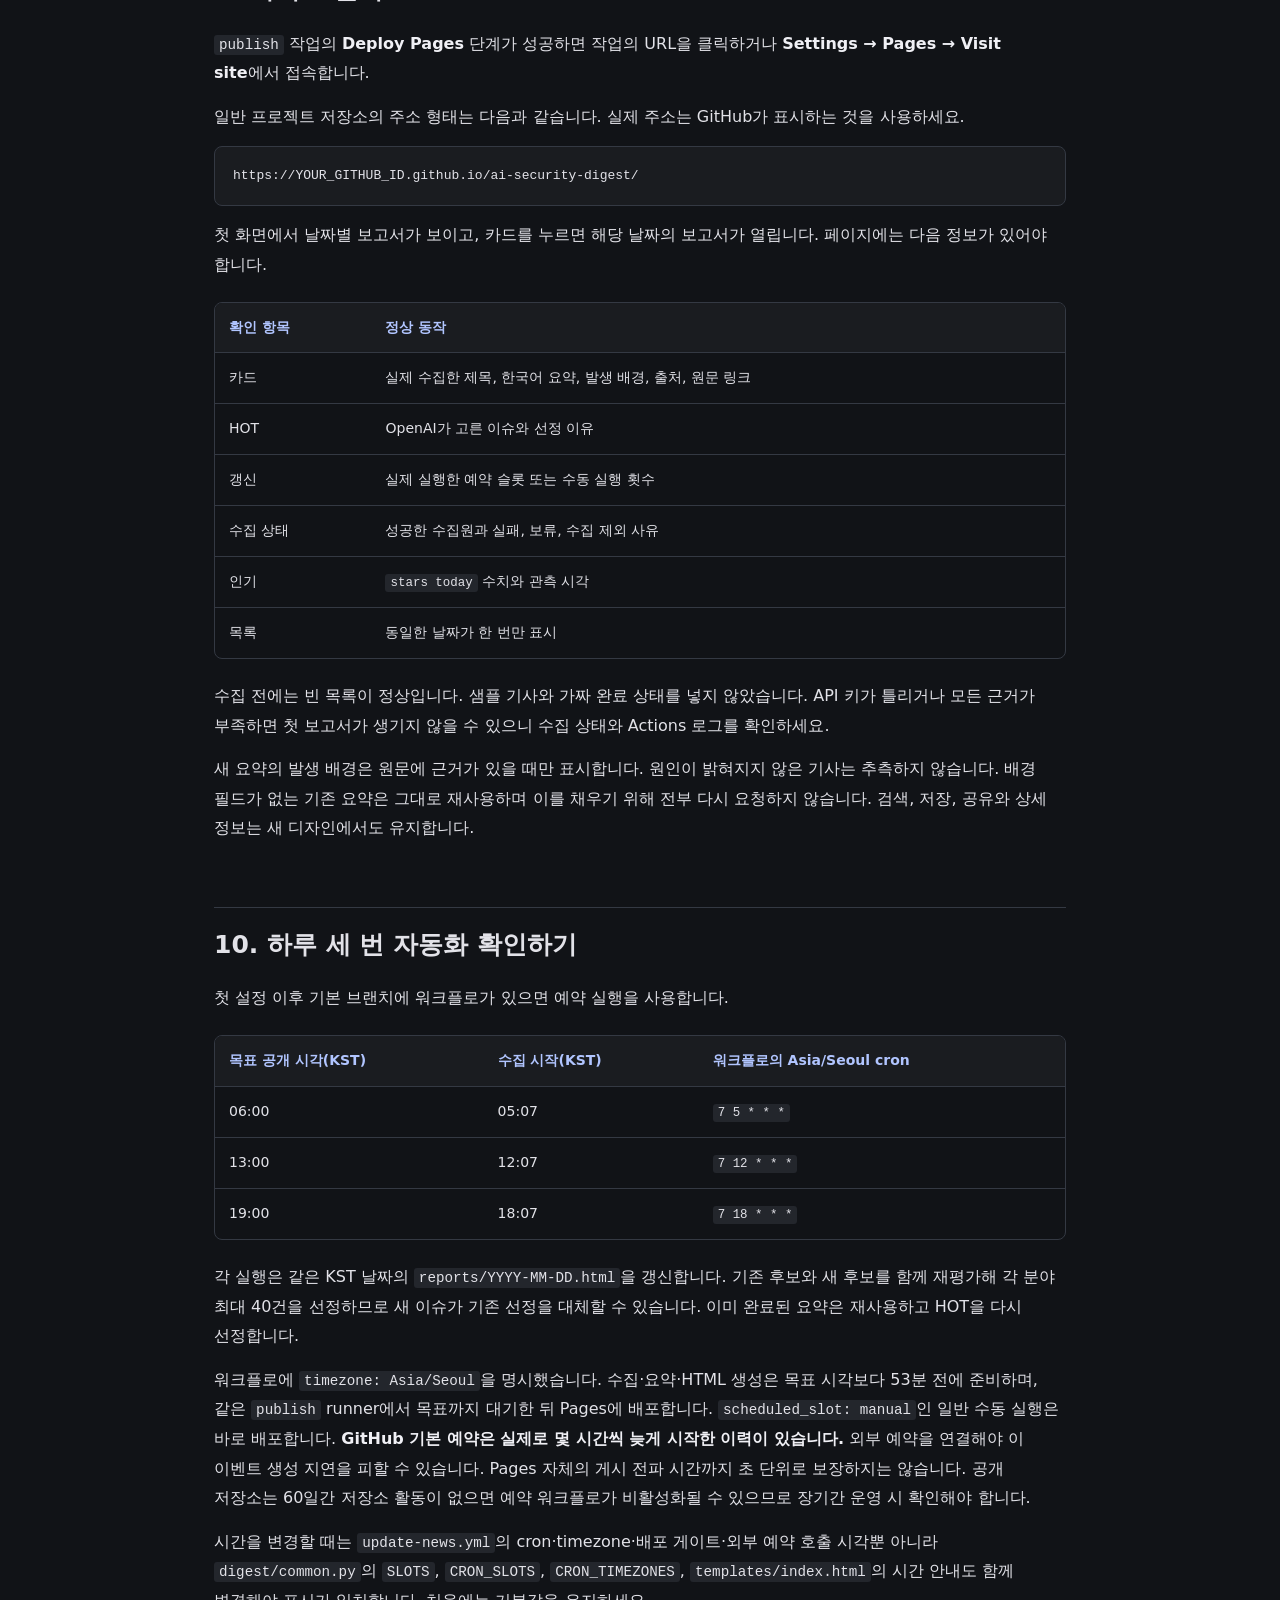
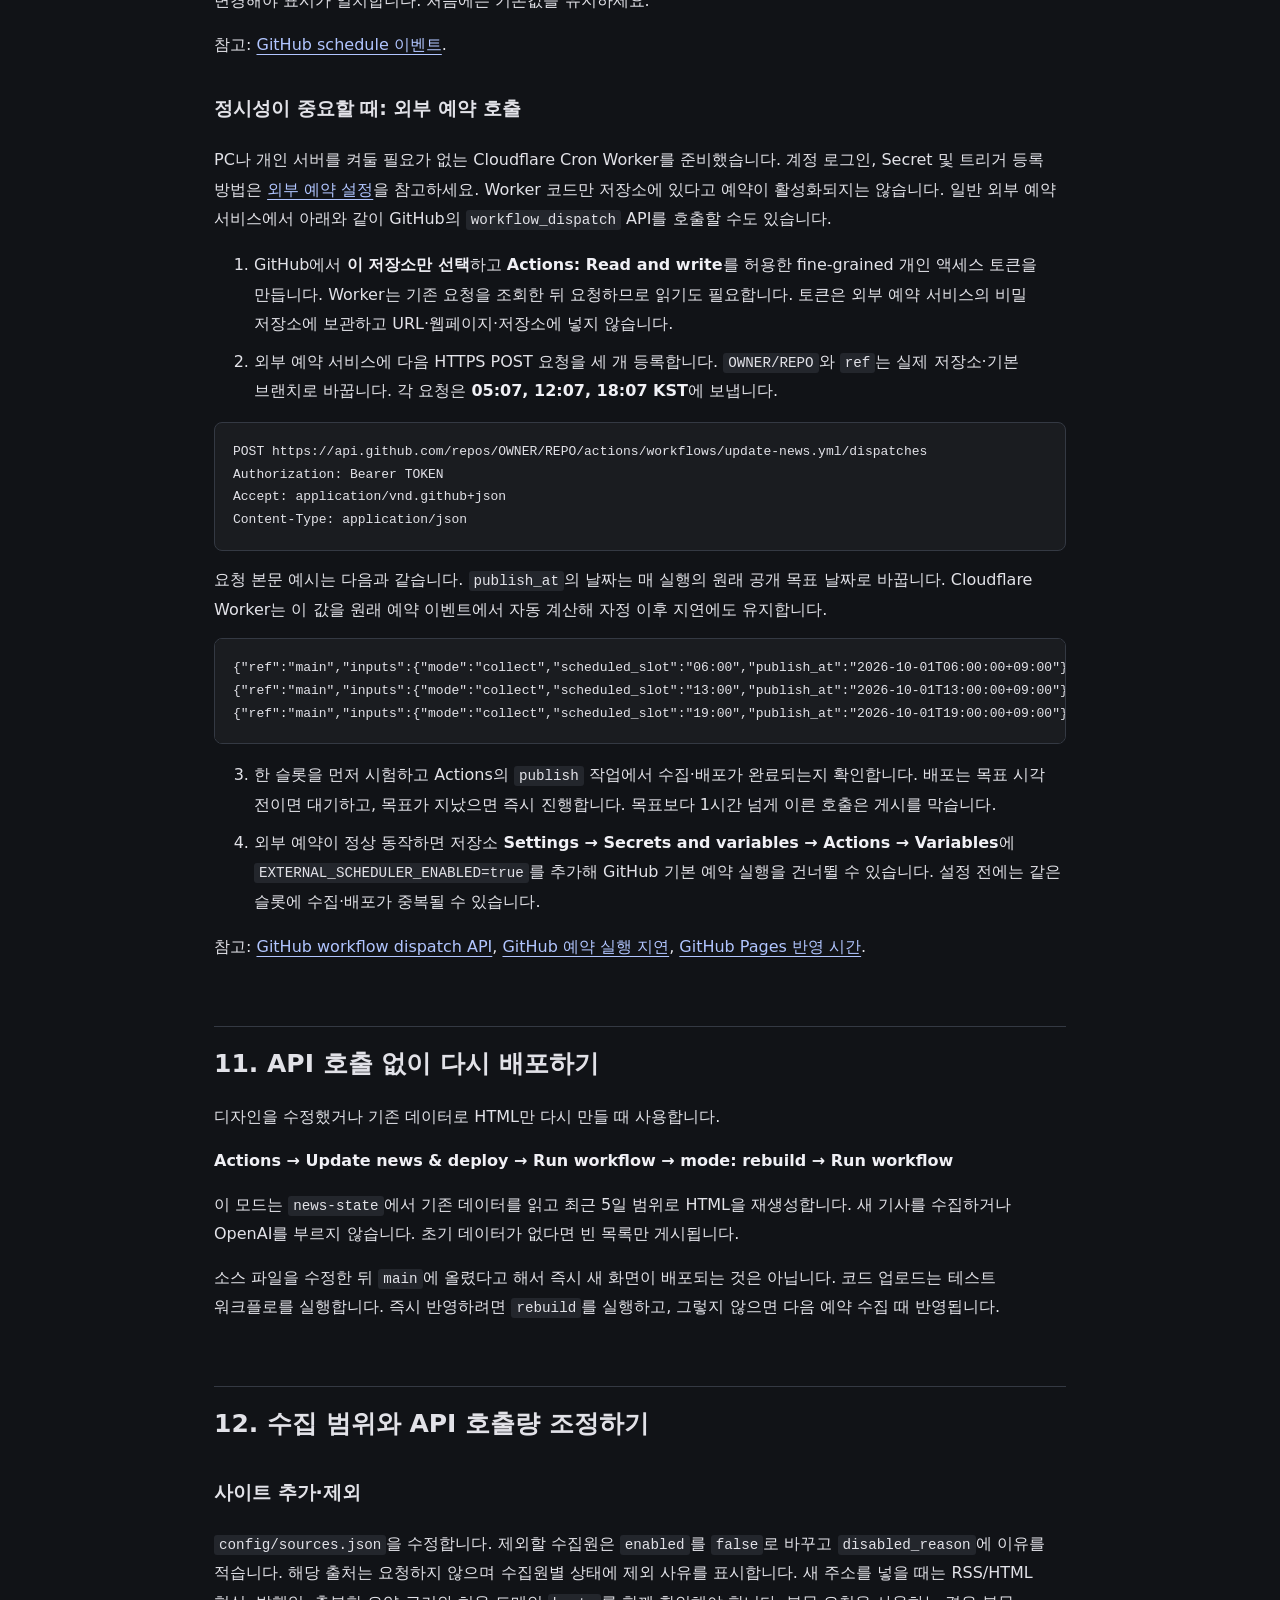
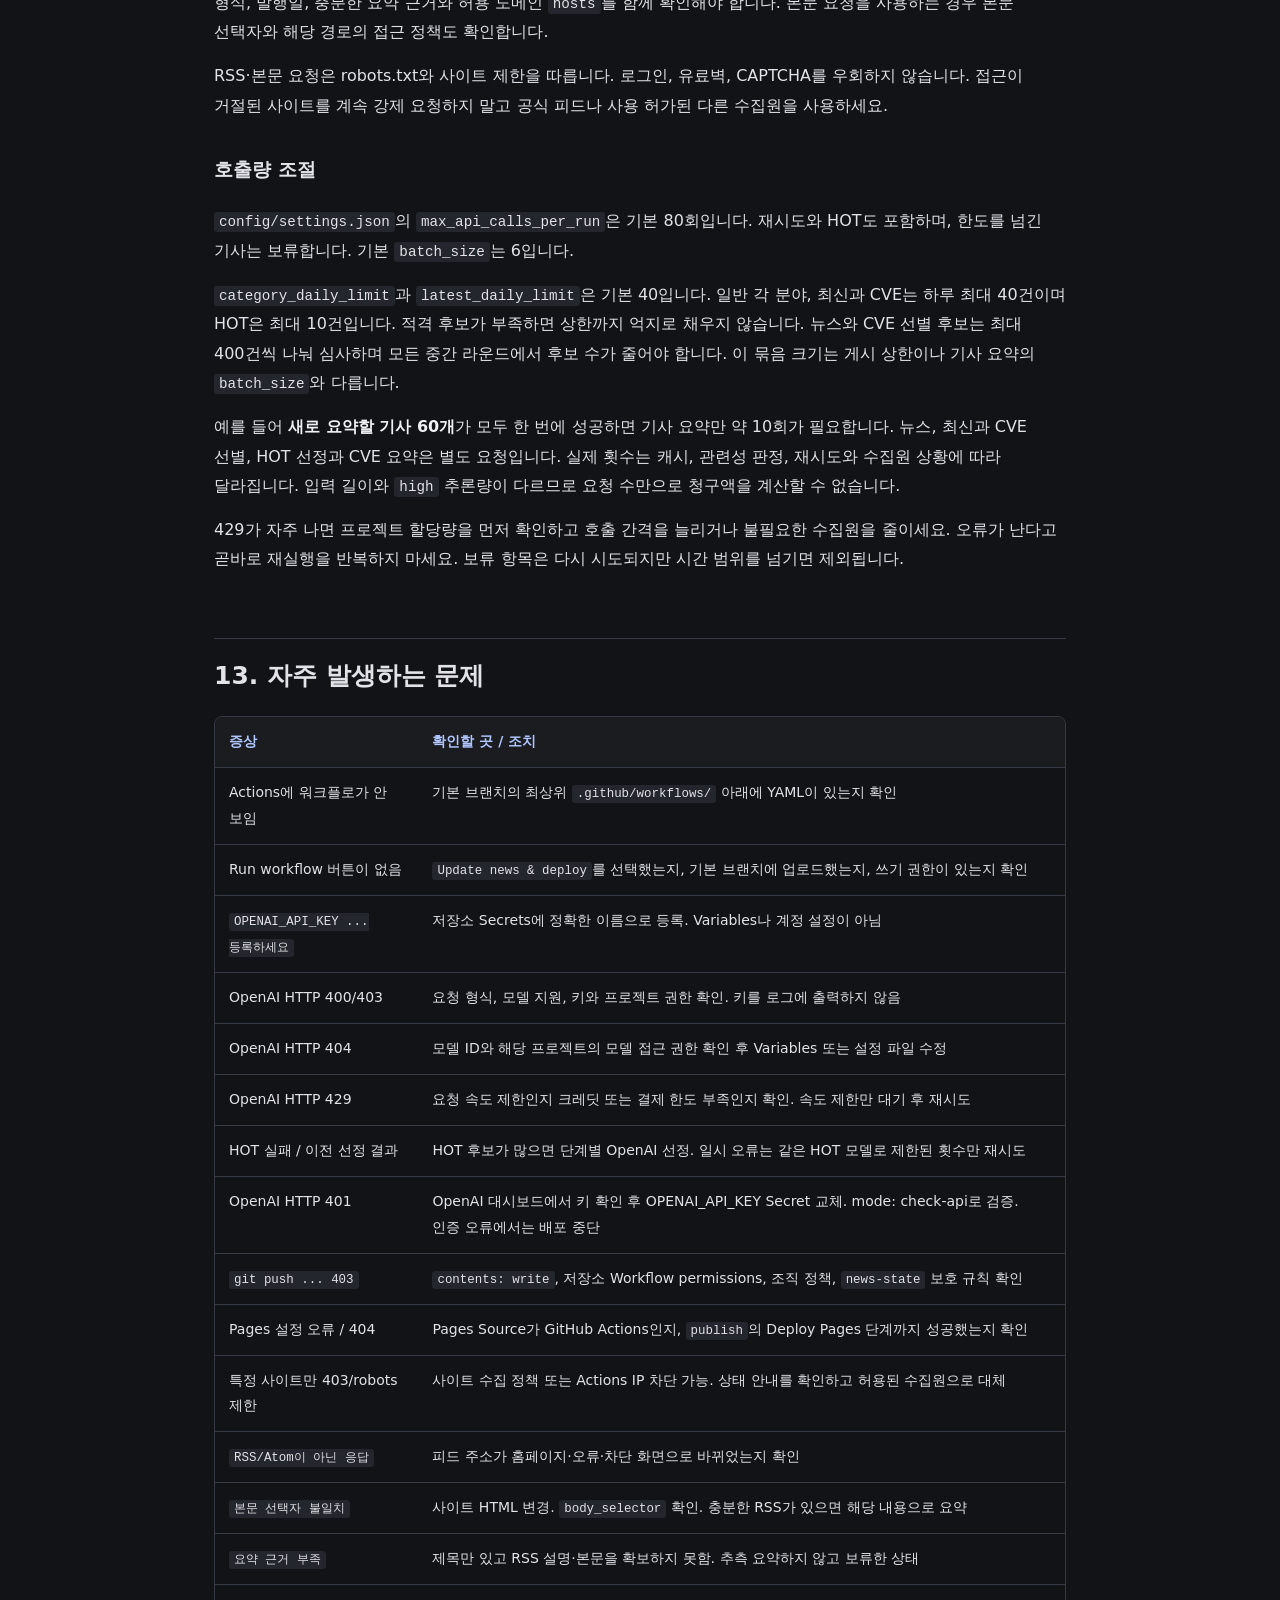
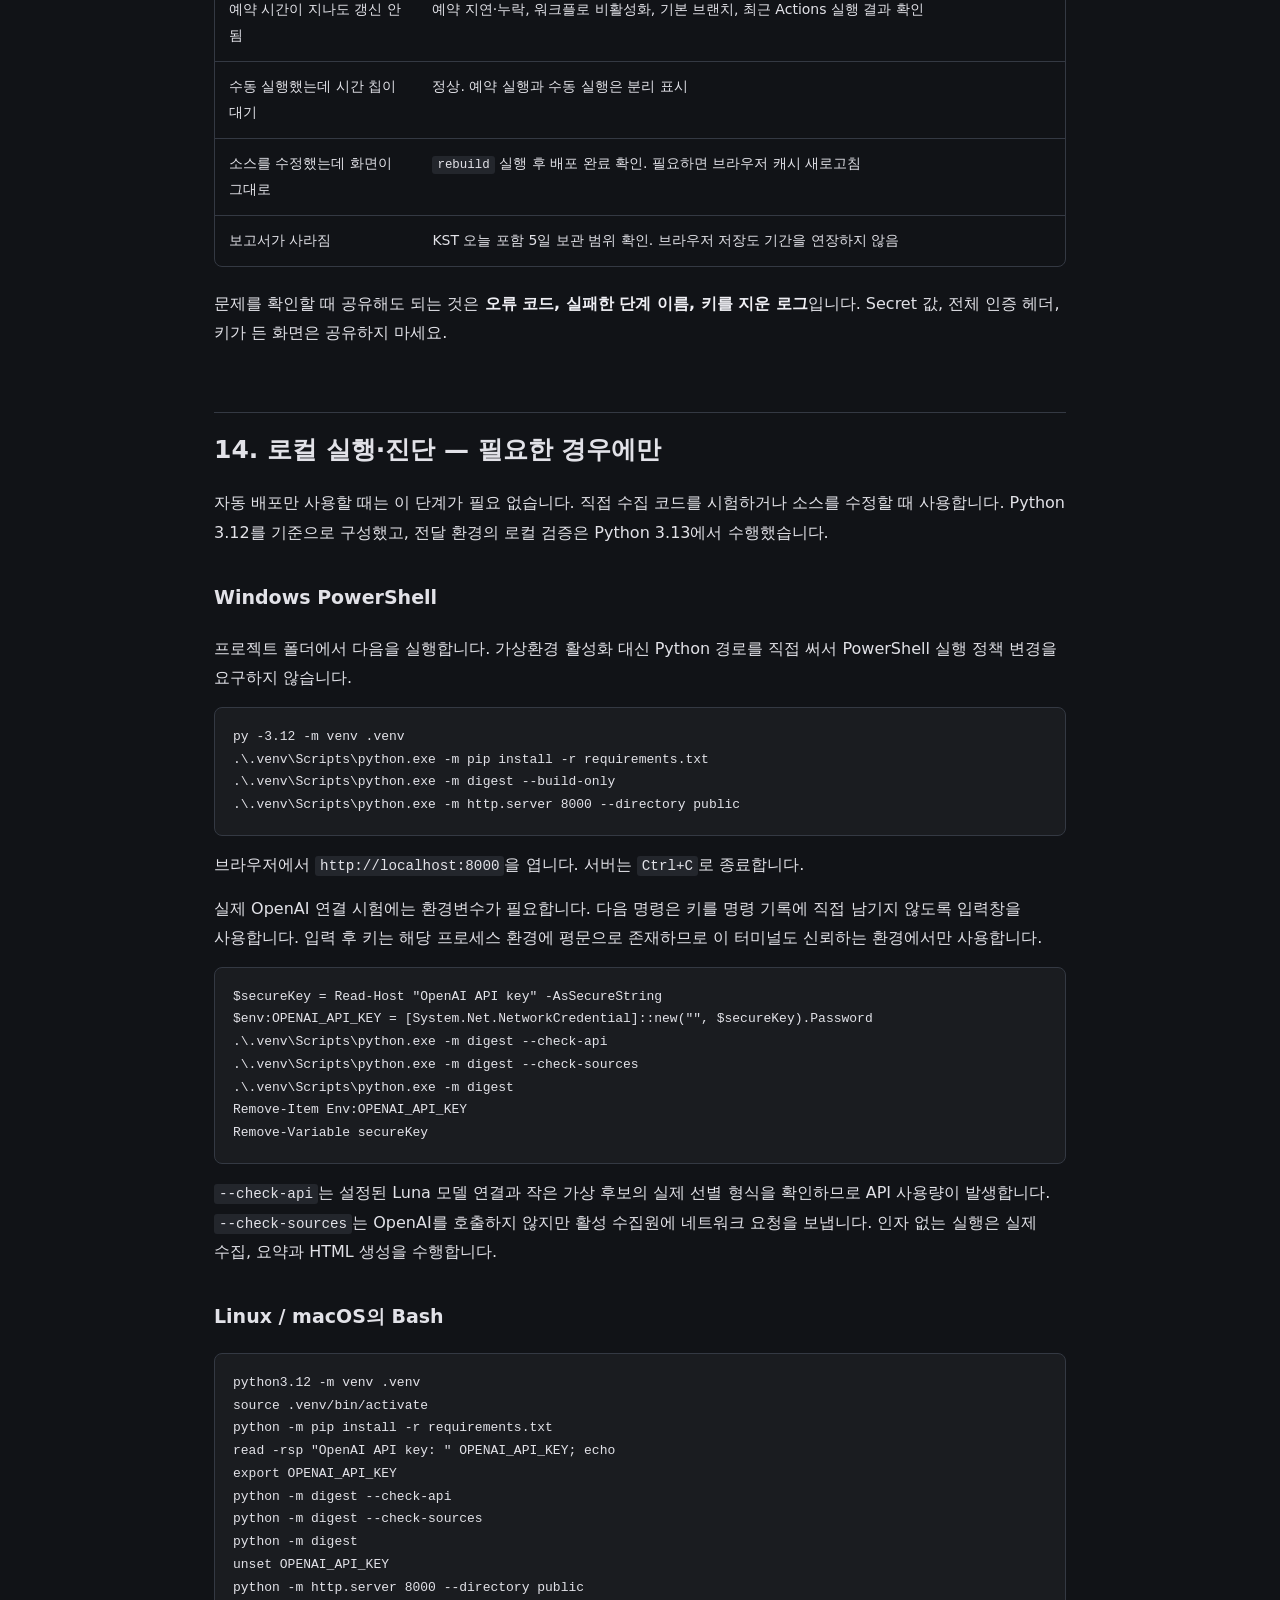
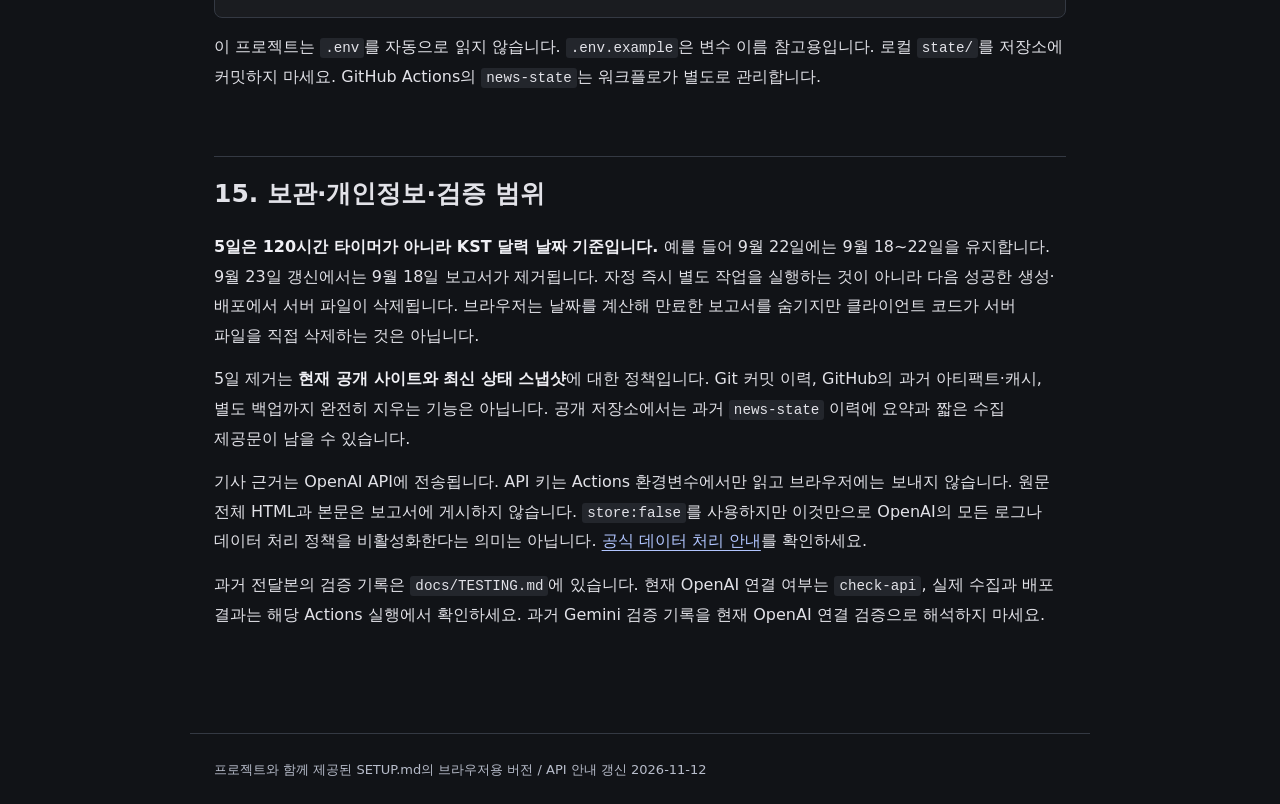
==== commit 0636db7e: "Use Luna high and fix Rapid7 feed parsing with request timing" ====
--- a/SETUP.html
+++ b/SETUP.html
@@ -140,7 +140,7 @@
 <tr><td>HOT 선정</td><td><code>gpt-6-luna</code></td></tr>
 <tr><td>뉴스, 최신, CVE 선별</td><td><code>gpt-6-luna</code></td></tr>
 </tbody></table></div>
-<p>모든 신규 요청은 <code>config/settings.json</code>의 <code>reasoning_effort: max</code>를 사용합니다. <code>max</code>는 응답 시간과 사용 토큰을 늘릴 수 있으며 실제 지연과 비용은 실행 결과에서 확인해야 합니다.</p>
+<p>모든 신규 요청은 <code>config/settings.json</code>의 <code>reasoning_effort: high</code>를 사용합니다. <code>high</code>는 응답 시간과 사용 토큰을 늘릴 수 있으며 실제 지연과 비용은 실행 결과에서 확인해야 합니다.</p>
 <p>기존 저장소 Variables에 모델이 지정되어 있으면 아래 값으로 맞추거나 해당 변수를 제거해 프로젝트 기본값을 사용합니다. 설정 위치는 <strong>Settings → Secrets and variables → Actions → Variables</strong>입니다.</p>
 <div class="table-wrap"><table><thead><tr><th>Name</th><th>Value 예시</th></tr></thead><tbody>
 <tr><td><code>OPENAI_MODEL</code></td><td><code>gpt-6-luna</code></td></tr>
@@ -292,7 +292,7 @@
 <h3>호출량 조절</h3>
 <p><code>config/settings.json</code>의 <code>max_api_calls_per_run</code>은 기본 80회입니다. 재시도와 HOT도 포함하며, 한도를 넘긴 기사는 보류합니다. 기본 <code>batch_size</code>는 6입니다.</p>
 <p><code>category_daily_limit</code>과 <code>latest_daily_limit</code>은 기본 40입니다. 일반 각 분야, 최신과 CVE는 하루 최대 40건이며 HOT은 최대 10건입니다. 적격 후보가 부족하면 상한까지 억지로 채우지 않습니다. 뉴스와 CVE 선별 후보는 최대 400건씩 나눠 심사하며 모든 중간 라운드에서 후보 수가 줄어야 합니다. 이 묶음 크기는 게시 상한이나 기사 요약의 <code>batch_size</code>와 다릅니다.</p>
-<p>예를 들어 <strong>새로 요약할 기사 60개</strong>가 모두 한 번에 성공하면 기사 요약만 약 10회가 필요합니다. 뉴스, 최신과 CVE 선별, HOT 선정과 CVE 요약은 별도 요청입니다. 실제 횟수는 캐시, 관련성 판정, 재시도와 수집원 상황에 따라 달라집니다. 입력 길이와 <code>max</code> 추론량이 다르므로 요청 수만으로 청구액을 계산할 수 없습니다.</p>
+<p>예를 들어 <strong>새로 요약할 기사 60개</strong>가 모두 한 번에 성공하면 기사 요약만 약 10회가 필요합니다. 뉴스, 최신과 CVE 선별, HOT 선정과 CVE 요약은 별도 요청입니다. 실제 횟수는 캐시, 관련성 판정, 재시도와 수집원 상황에 따라 달라집니다. 입력 길이와 <code>high</code> 추론량이 다르므로 요청 수만으로 청구액을 계산할 수 없습니다.</p>
 <p>429가 자주 나면 프로젝트 할당량을 먼저 확인하고 호출 간격을 늘리거나 불필요한 수집원을 줄이세요. 오류가 난다고 곧바로 재실행을 반복하지 마세요. 보류 항목은 다시 시도되지만 시간 범위를 넘기면 제외됩니다.</p>
 <h2 id="step-13">13. 자주 발생하는 문제</h2>
 <div class="table-wrap"><table>
